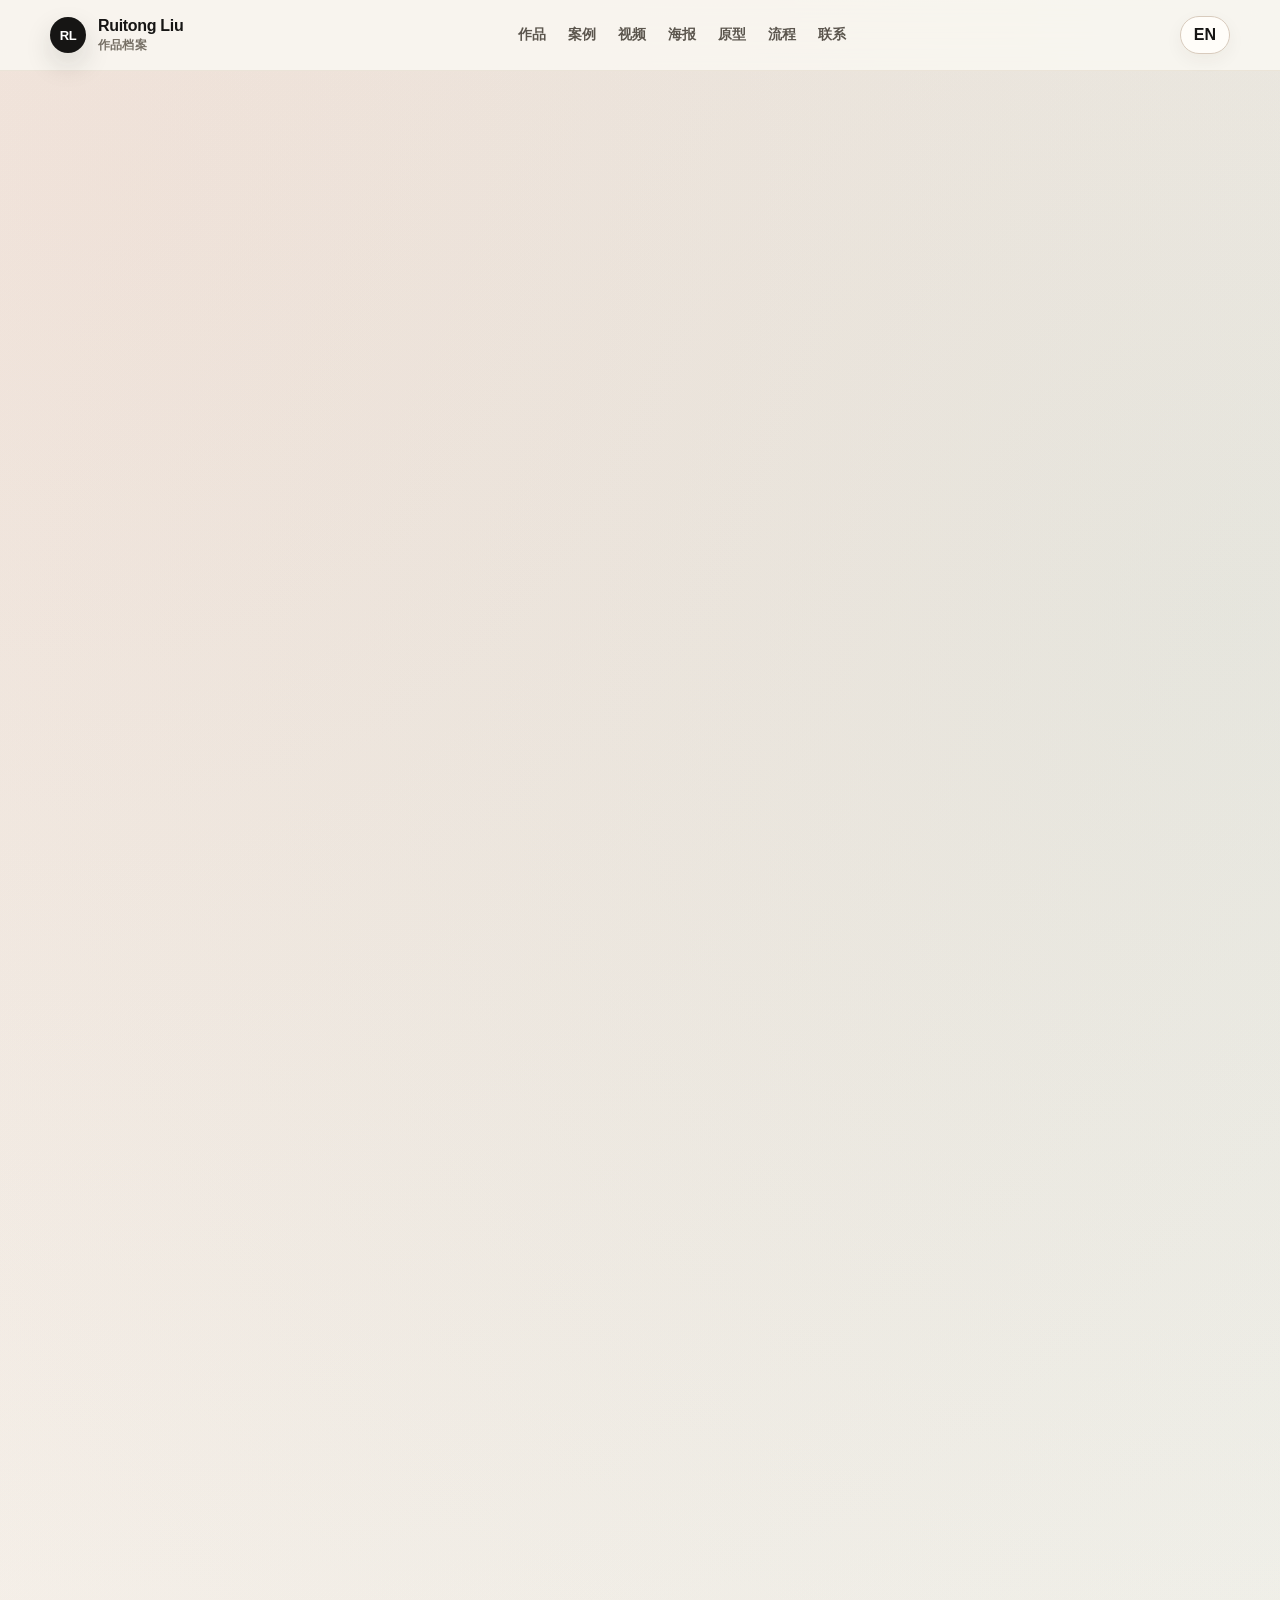
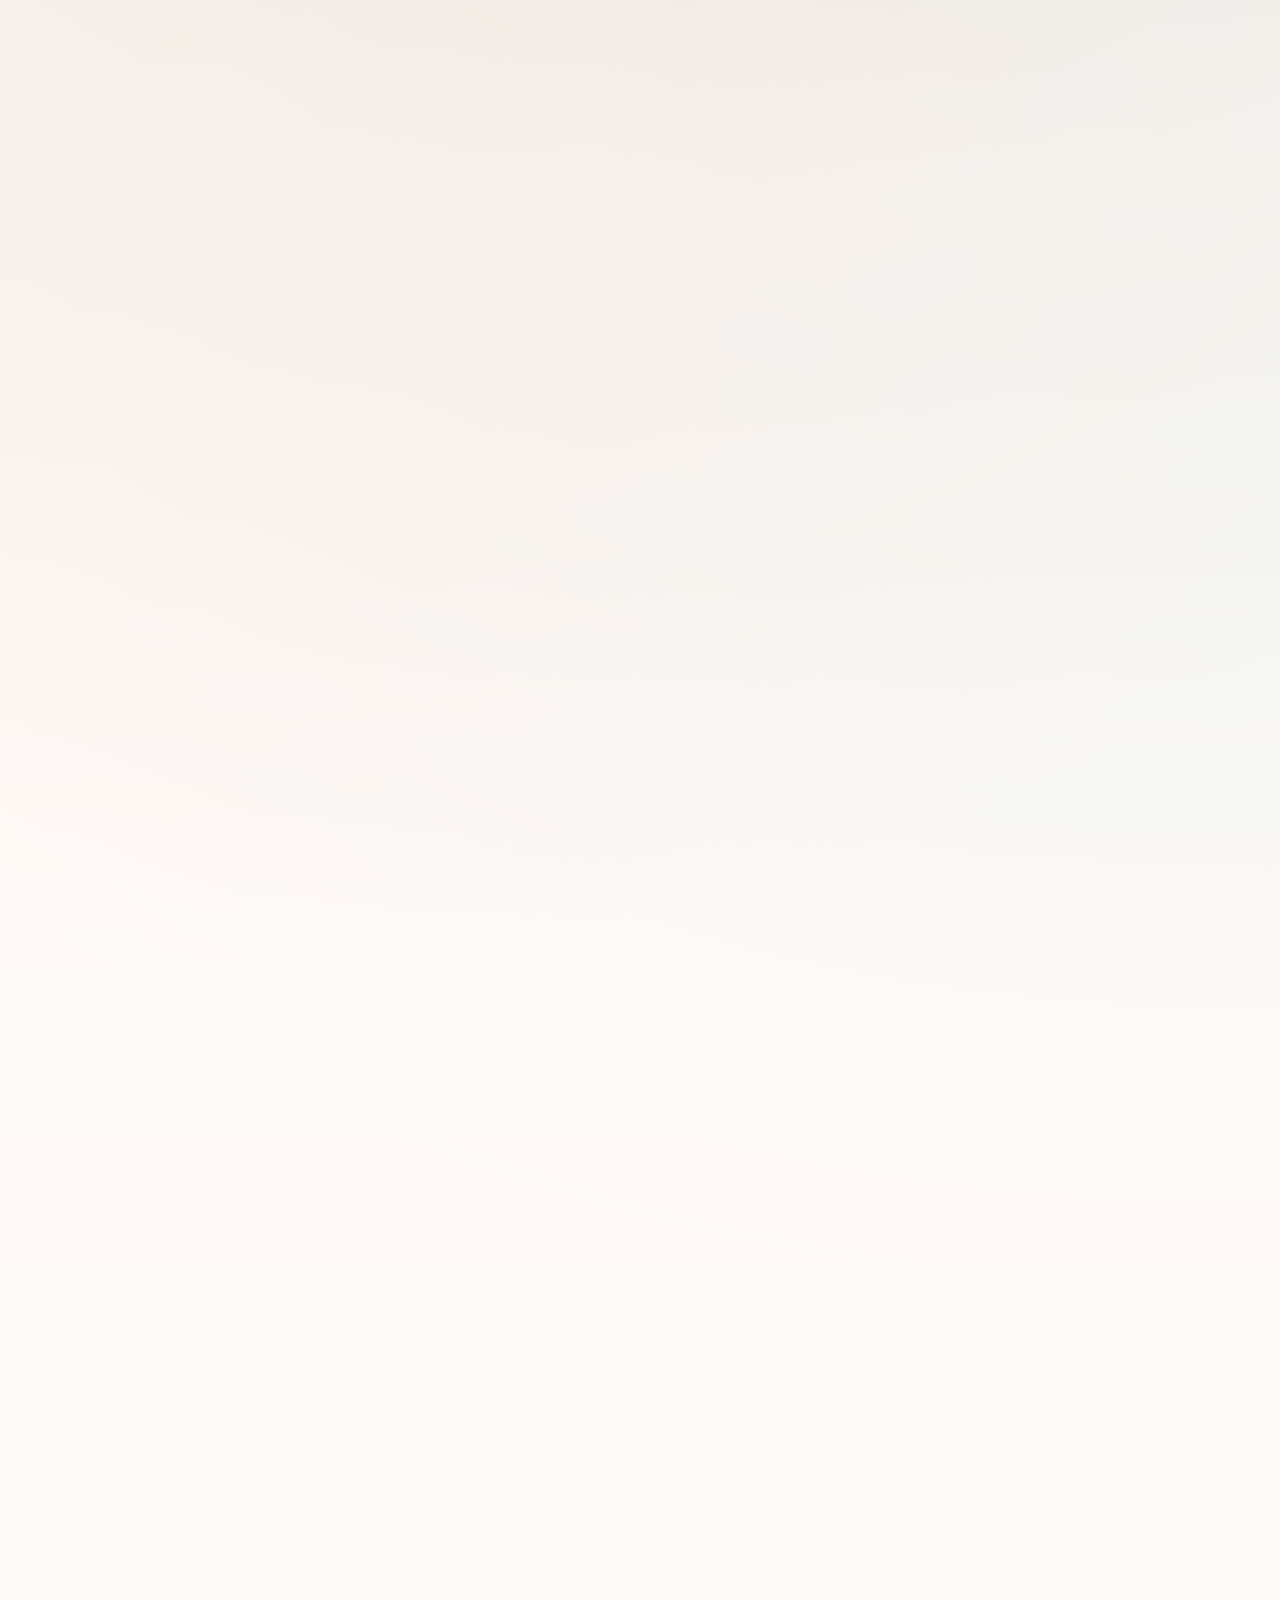
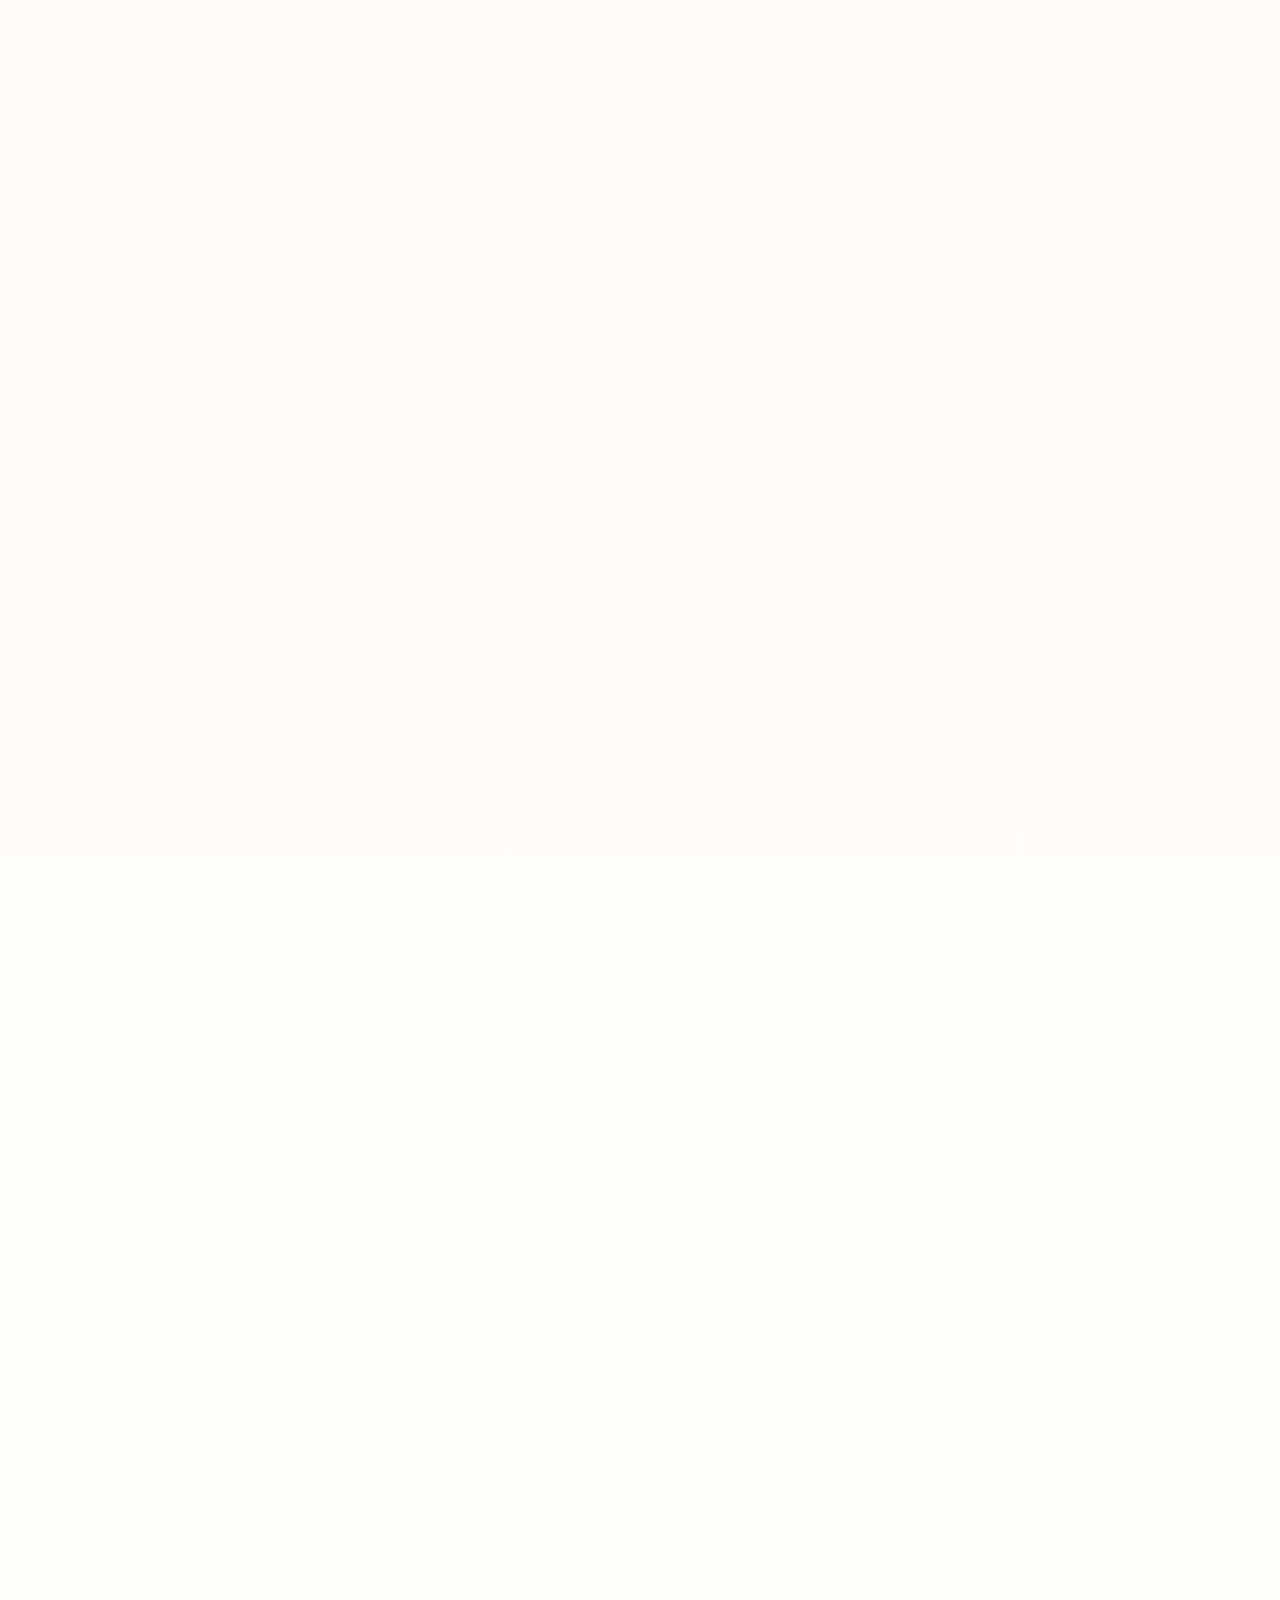
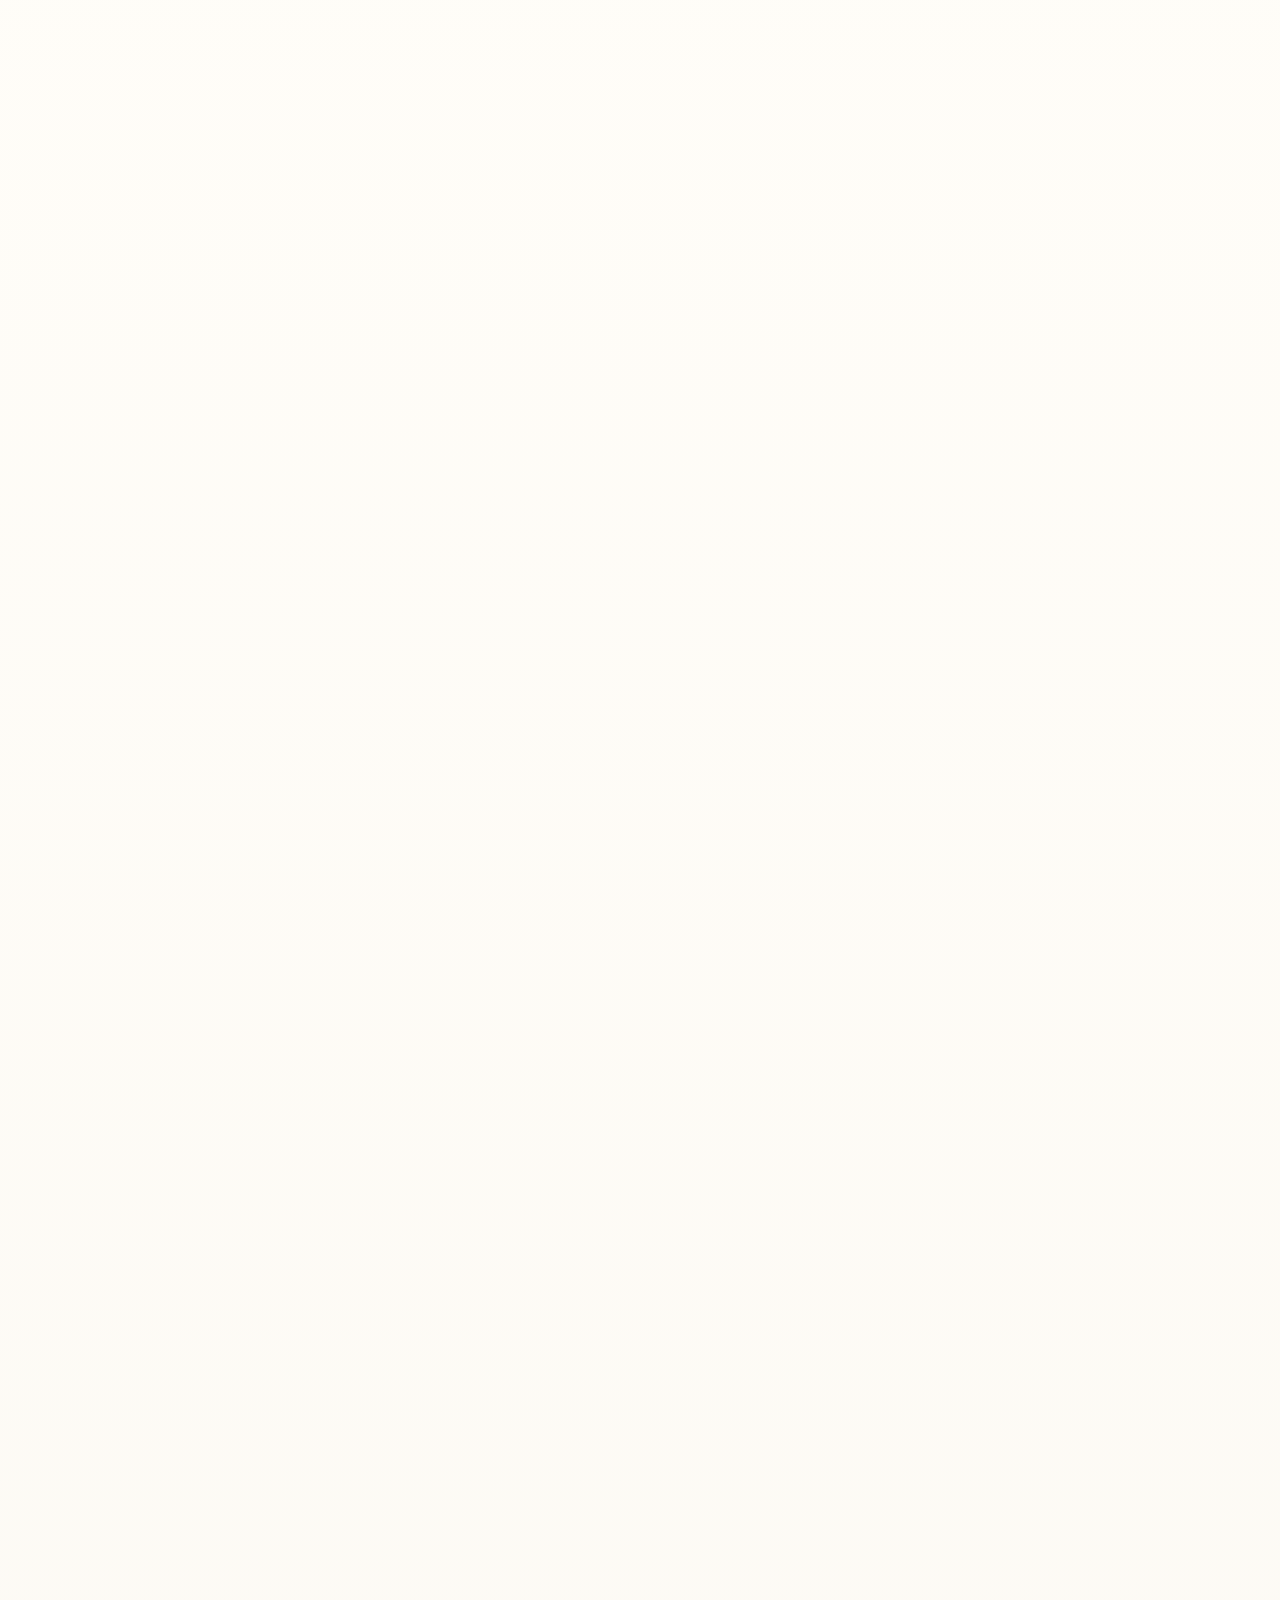
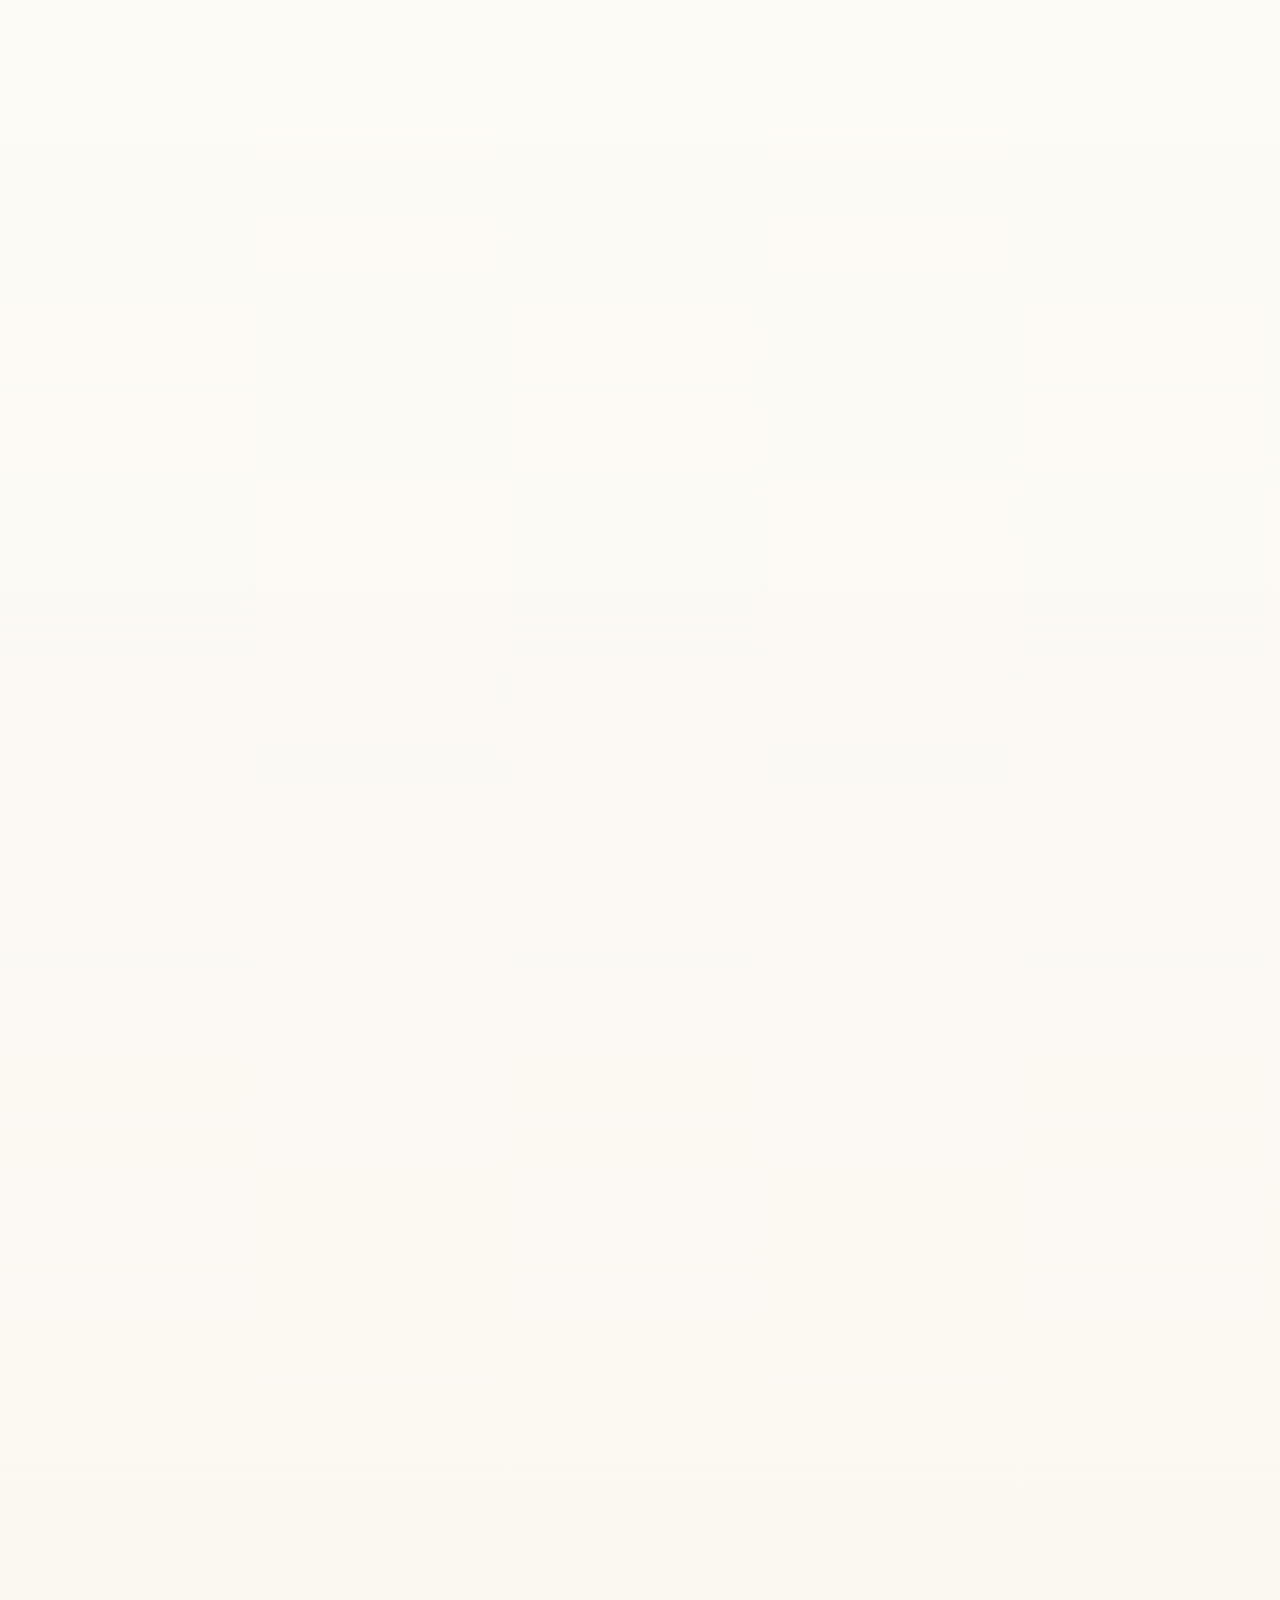
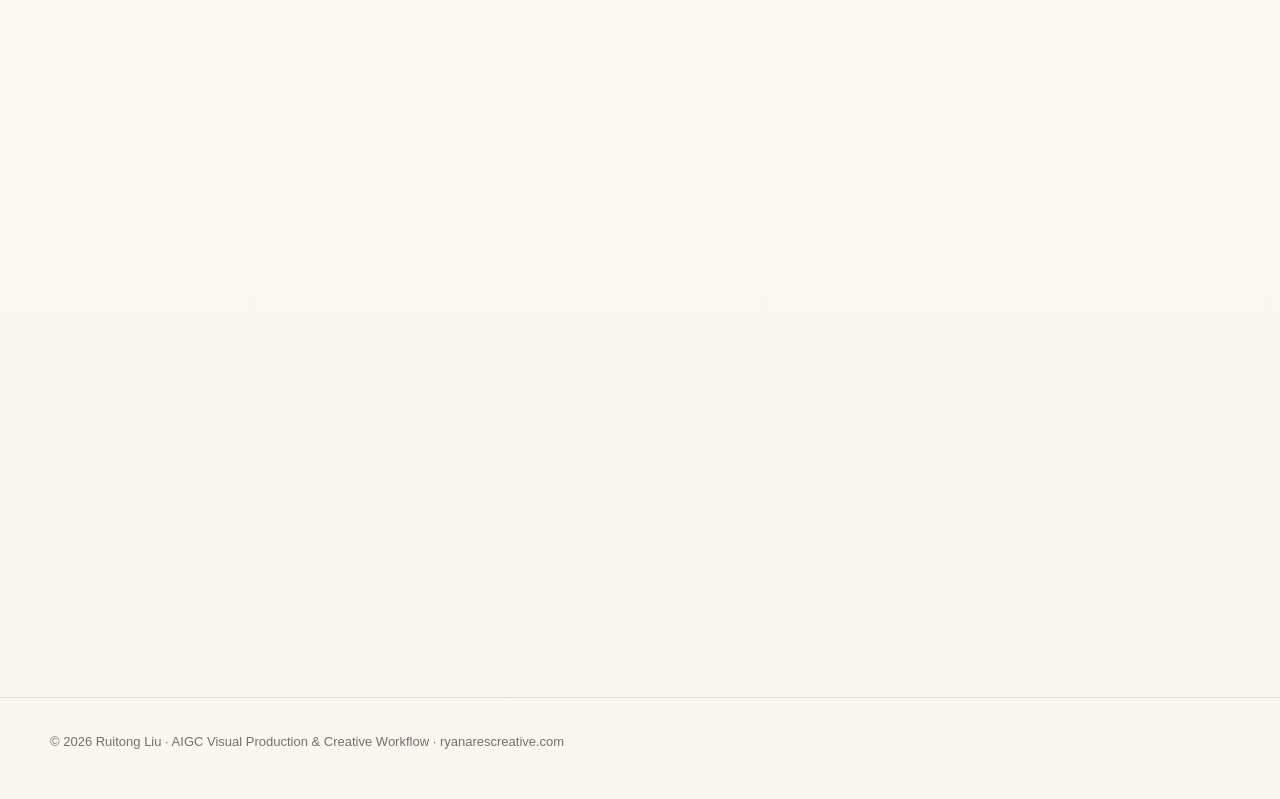
==== index.html @ 3baeb50f "Add files via upload" ====
<!doctype html>
<html lang="zh-CN">
<head>
  <meta charset="utf-8">
  <meta name="viewport" content="width=device-width, initial-scale=1">
  <title>刘瑞彤｜AIGC 视觉制作与创意工作流</title>
  <meta name="description" content="刘瑞彤的 AIGC 视觉制作个人作品档案：出海短剧视觉素材、海报 KV、视频片段、本地工具原型、桌宠 Demo 与制作流程记录。">
  <link rel="stylesheet" href="assets/css/main.css">
</head>
<body class="cn">
  <nav class="nav">
    <div class="wrap nav-inner">
      <a class="brand" href="#top" aria-label="Ruitong Liu home"><span class="brand-mark">RL</span><span>Ruitong Liu<small data-cn>作品档案</small><small data-en>Portfolio</small></span></a>
      <div class="links" aria-label="Primary navigation">
        <a data-nav href="#work" data-cn>作品</a><a data-nav href="#work" data-en>Work</a>
        <a data-nav href="#cases" data-cn>案例</a><a data-nav href="#cases" data-en>Cases</a>
        <a data-nav href="#video" data-cn>视频</a><a data-nav href="#video" data-en>Video</a>
        <a data-nav href="#visuals" data-cn>海报</a><a data-nav href="#visuals" data-en>Visuals</a>
        <a data-nav href="#tools" data-cn>原型</a><a data-nav href="#tools" data-en>Prototypes</a>
        <a data-nav href="#workflow" data-cn>流程</a><a data-nav href="#workflow" data-en>Workflow</a>
        <a data-nav href="#resume" data-cn>联系</a><a data-nav href="#resume" data-en>Contact</a>
      </div>
      <div class="nav-actions"><button class="mobile-toggle" id="menuBtn">Menu</button><button class="lang" id="langBtn">EN</button></div>
      <div class="mobile-menu" id="mobileMenu">
        <a href="#work" data-cn>作品</a><a href="#work" data-en>Work</a><a href="#cases" data-cn>案例</a><a href="#cases" data-en>Cases</a><a href="#video" data-cn>视频</a><a href="#video" data-en>Video</a><a href="#visuals" data-cn>海报</a><a href="#visuals" data-en>Visuals</a><a href="#tools" data-cn>原型</a><a href="#tools" data-en>Prototypes</a><a href="#resume" data-cn>联系</a><a href="#resume" data-en>Contact</a>
      </div>
    </div>
  </nav>

  <main id="top">
    <section class="hero">
      <div class="wrap hero-grid">
        <div class="reveal">
          <div class="kicker"><span data-cn>个人作品档案</span><span data-en>Selected Portfolio</span></div>
          <h1><span data-cn>刘瑞彤</span><span data-en>Ruitong Liu</span><span class="hero-title-sub" data-cn>AIGC 视觉制作与创意工作流</span><span class="hero-title-sub" data-en>AIGC Visual Production & Creative Workflow</span></h1>
          <p class="hero-copy" data-cn>这里整理了一组近期参与和完成的 AIGC 内容项目：出海短剧视觉素材、海报 KV、视频片段、本地工具原型，以及正在推进的 3D 桌宠工作流实验。</p>
          <p class="hero-copy" data-en>A selected archive of recent AIGC content work: global short-drama visuals, campaign posters, video clips, local tool prototypes, and an ongoing 3D desktop pet workflow experiment.</p>
          <p class="microline" data-cn>AIGC Visual Production · Short Drama Assets · Campaign Visuals · Workflow Notes</p>
          <p class="microline" data-en>Visual assets · Video materials · Campaign visuals · Lightweight prototypes</p>
          <div class="cta"><a class="btn primary" href="#work" data-cn>查看作品</a><a class="btn primary" href="#work" data-en>View Work</a><a class="btn" href="assets/downloads/resume-cn.pdf" download data-cn>下载简历</a><a class="btn" href="assets/downloads/resume-en.pdf" download data-en>Download CV</a><a class="btn ghost" href="mailto:m13126880852@163.com" data-cn>联系我</a><a class="btn ghost" href="mailto:m13126880852@163.com" data-en>Contact</a></div>
        </div>
        <div class="hero-board reveal" aria-label="作品拼贴板">
          <div class="board-note" data-cn>真实项目截图 / Demo / 视觉资产</div><div class="board-note" data-en>Project frames / demos / visuals</div>
          <div class="pin-card pin-1 float"><img src="assets/images/posters/bloodbound-fire-wide.webp" alt="血色契约横版海报"><span class="label" data-cn>《血色契约》海报视觉</span><span class="label" data-en>Bloodbound visual</span></div>
          <div class="pin-card pin-2 float"><img src="assets/images/posters/bloodbound-moon-vertical.webp" alt="血色契约竖版封面"><span class="label" data-cn>竖版封面适配</span><span class="label" data-en>Vertical cover</span></div>
          <div class="pin-card pin-3 float"><img src="assets/images/video-blood10-cover.jpg" alt="血色契约视频帧"><span class="label" data-cn>视频素材帧</span><span class="label" data-en>Video frame</span></div>
          <div class="pin-card pin-4 float"><img src="assets/images/tools/local-image-deduper.webp" alt="本地图片查重工具"><span class="label" data-cn>本地图片查重工具</span><span class="label" data-en>Local image tool</span></div>
          <div class="pin-card pin-5 float"><img src="assets/images/pets/desktop-pet-showcase.webp" alt="桌宠展示图"><span class="label" data-cn>桌宠互动 Demo</span><span class="label" data-en>Desktop pet demos</span></div>
          <div class="pin-card pin-6 float"><img src="assets/images/tools/hardware-glass.webp" alt="桌面监控组件"><span class="label" data-cn>桌面监控组件</span><span class="label" data-en>Hardware widget</span></div>
        </div>
      </div>
    </section>

    <section id="work">
      <div class="wrap">
        <div class="section-head reveal"><div><div class="kicker">Selected Work</div><h2 class="section-title" data-cn>精选作品入口</h2><h2 class="section-title" data-en>Selected Work</h2></div><p class="section-desc" data-cn>首页只保留五个主要入口：商业项目在前，个人实验在后。每个入口对应一种可迁移能力，而不是单纯把素材堆在一起。</p><p class="section-desc" data-en>Five entry points: commercial work first, personal experiments later. Each item points to a transferable production capability.</p></div>
        <div class="work-grid">
          <a class="card work-card reveal" href="#cases"><span class="work-no">01</span><h3 data-cn>出海短剧视觉制作</h3><h3 data-en>Short Drama Visuals</h3><p data-cn>剧本、分镜、角色、场景与镜头素材的视觉拆解和交付整理。</p><p data-en>Visual breakdown and delivery of characters, scenes, props, and shots.</p></a>
          <a class="card work-card reveal" href="#bloodbound"><span class="work-no">02</span><h3 data-cn>《血色契约》视觉资产</h3><h3 data-en>Bloodbound Vengeance</h3><p data-cn>哥特吸血鬼题材的海报、封面和视频素材，横竖版完整展示。</p><p data-en>Posters, covers, and video assets for a gothic vampire drama.</p></a>
          <a class="card work-card reveal" href="#video"><span class="work-no">03</span><h3 data-cn>视频素材与成片片段</h3><h3 data-en>Video Clips</h3><p data-cn>独立剧集片段、素材预览和镜头整理，保留两排六个展示位。</p><p data-en>Episode clips, video previews, and shot-material organization.</p></a>
          <a class="card work-card reveal" href="#pets"><span class="work-no">04</span><h3 data-cn>桌宠和互动 Demo</h3><h3 data-en>Desktop Pet Demos</h3><p data-cn>角色精灵图、动作配置和本地 EXE 的轻量互动验证。</p><p data-en>Sprite-based character demos with local EXE interaction tests.</p></a>
          <a class="card work-card reveal" href="#tools"><span class="work-no">05</span><h3 data-cn>本地工具原型</h3><h3 data-en>Local Tool Prototypes</h3><p data-cn>面向素材整理、运行监控和创作效率的本地小工具。</p><p data-en>Local utilities for asset sorting, desktop monitoring, and workflow support.</p></a>
        </div>
      </div>
    </section>

    <section id="capabilities">
      <div class="wrap">
        <div class="section-head reveal"><div><div class="kicker">Production Notes</div><h2 class="section-title" data-cn>能力不是工具清单</h2><h2 class="section-title" data-en>Beyond a Tool List</h2></div><p class="section-desc" data-cn>这部分不放“技能百分比条”。更重要的是：能把需求拆成素材、把素材整理成可用版本、把重复问题沉淀成流程或小工具。</p><p class="section-desc" data-en>No skill bars here. The focus is turning requirements into assets, assets into usable versions, and repeated problems into workflow notes or small tools.</p></div>
        <div class="cap-grid">
          <div class="card cap-card reveal"><div class="icon">C</div><h3 data-cn>创意生产</h3><h3 data-en>Creative Production</h3><div class="cap-list"><span data-cn>剧本 / brief 到视觉素材拆解</span><span data-en>Brief-to-visual breakdown</span><span data-cn>AIGC 镜头提示词与参考图锚定</span><span data-en>AIGC shot prompt and reference anchoring</span><span data-cn>海报 KV、封面与视频素材适配</span><span data-en>Poster, cover, and video asset adaptation</span></div></div>
          <div class="card cap-card reveal"><div class="icon">Q</div><h3 data-cn>工作流与质检</h3><h3 data-en>Workflow & QA</h3><div class="cap-list"><span data-cn>角色、场景、道具的一致性检查</span><span data-en>Consistency check for characters, scenes, and props</span><span data-cn>素材版本、返修记录与交付归档</span><span data-en>Version tracking, iteration notes, and delivery archive</span><span data-cn>把高频问题整理成可复用规则</span><span data-en>Turning repeated issues into reusable rules</span></div></div>
          <div class="card cap-card reveal"><div class="icon">P</div><h3 data-cn>原型思维</h3><h3 data-en>Prototype Thinking</h3><div class="cap-list"><span data-cn>本地图片查重与素材清理工具</span><span data-en>Local image dedupe and sorting tool</span><span data-cn>桌面监控组件与桌宠 Demo</span><span data-en>Desktop widget and pet demos</span><span data-cn>Meshy 到桌面互动 Demo 的工作流实验</span><span data-en>Meshy-to-desktop interaction workflow experiment</span></div></div>
        </div>
      </div>
    </section>

    <section id="cases">
      <div class="wrap">
        <div class="section-head reveal"><div><div class="kicker">Case Studies</div><h2 class="section-title" data-cn>案例档案</h2><h2 class="section-title" data-en>Case Notes</h2></div><p class="section-desc" data-cn>案例部分不写成长篇自我介绍，只保留项目背景、视觉重点和可展示产出。商业项目以安全预览和作品说明为主。</p><p class="section-desc" data-en>Case notes focus on project context, visual focus, and safe previews instead of long self-introductions.</p></div>
        <article class="card case-block reveal" id="bloodbound">
          <div class="case-text"><div class="kicker">Bloodbound Vengeance</div><h3 data-cn>《血色契约》海报与视频素材</h3><h3 data-en>Bloodbound Vengeance Visual Assets</h3><p data-cn>哥特吸血鬼题材短剧视觉资产，包含横版主视觉、竖版封面和视频素材。画面围绕暗夜、复仇、亲密关系和城堡空间展开，重点处理人物关系、标题安全区、横竖版适配和统一氛围。</p><p data-en>Visual assets for a gothic vampire short drama, including horizontal key visuals, vertical covers, and video materials. The work focuses on mood, character tension, title-safe layout, and format adaptation.</p><div class="note-list"><div class="note" data-cn>重点：同一题材下的多比例视觉适配，横版主视觉和竖版封面完整展示。</div><div class="note" data-en>Focus: format adaptation across horizontal key visuals and vertical covers.</div><div class="note" data-cn>产出：海报 KV、宣发封面、视频素材预览。</div><div class="note" data-en>Outputs: posters, campaign covers, and video previews.</div></div></div>
          <div class="case-visual"><div class="poster-frame wide poster-open" data-full="assets/images/posters/bloodbound-fire-wide.webp"><img src="assets/images/posters/bloodbound-fire-wide.webp" alt="血色契约火焰横版海报"></div><div class="poster-frame tall poster-open" data-full="assets/images/posters/bloodbound-fire-vertical.webp"><img src="assets/images/posters/bloodbound-fire-vertical.webp" alt="血色契约火焰竖版海报"></div></div>
        </article>
      </div>
    </section>

    <section id="video">
      <div class="wrap">
        <div class="section-head reveal"><div><div class="kicker">Video Assets & Episode Clips</div><h2 class="section-title" data-cn>视频素材与成片片段</h2><h2 class="section-title" data-en>Video Clips</h2></div><p class="section-desc" data-cn>两排六个视频位。当前放入《从课桌到王座》《夜囚她影》《血色契约》的安全预览，最后一个位置预留给周一补充素材。</p><p class="section-desc" data-en>A two-row grid reserved for six video items. Current previews include Desk to Throne, Night Prison Her Shadow, and Bloodbound Vengeance.</p></div>
        <div class="video-grid">
          <article class="card video-card reveal" data-video="assets/videos/desk-to-throne-preview.mp4" data-poster="assets/images/video-desk-cover.jpg"><img class="video-cover" src="assets/images/video-desk-cover.jpg" alt="从课桌到王座视频封面"><span class="play-badge">▶</span><div class="video-meta"><h3 data-cn>《从课桌到王座》成片片段</h3><h3 data-en>Desk to Throne Episode Clip</h3><p data-cn>独立短剧片段，展示视频素材整合、短剧节奏和结尾海报替换后的成片效果。</p><p data-en>Episode clip showing edited pacing, video-material integration, and ending poster replacement.</p></div></article>
          <article class="card video-card reveal" data-video="assets/videos/night-prison-17-preview.mp4" data-poster="assets/images/video-night17-cover.jpg"><img class="video-cover" src="assets/images/video-night17-cover.jpg" alt="夜囚她影视频素材1"><span class="play-badge">▶</span><div class="video-meta"><h3 data-cn>《夜囚她影》视频素材 01</h3><h3 data-en>Night Prison Her Shadow 01</h3><p data-cn>都市言情类短剧素材片段，重点展示人物情绪、场景氛围和镜头素材整理。</p><p data-en>Short-drama material focusing on character emotion, scene mood, and shot organization.</p></div></article>
          <article class="card video-card reveal" data-video="assets/videos/night-prison-21-preview.mp4" data-poster="assets/images/video-night21-cover.jpg"><img class="video-cover" src="assets/images/video-night21-cover.jpg" alt="夜囚她影视频素材2"><span class="play-badge">▶</span><div class="video-meta"><h3 data-cn>《夜囚她影》视频素材 02</h3><h3 data-en>Night Prison Her Shadow 02</h3><p data-cn>补充展示同一项目下的不同镜头氛围和短剧素材可用性。</p><p data-en>Additional preview showing different shot mood and production usability.</p></div></article>
          <article class="card video-card reveal" data-video="assets/videos/bloodbound-ep10-preview.mp4" data-poster="assets/images/video-blood10-cover.jpg"><img class="video-cover" src="assets/images/video-blood10-cover.jpg" alt="血色契约EP10"><span class="play-badge">▶</span><div class="video-meta"><h3 data-cn>《血色契约》EP10</h3><h3 data-en>Bloodbound Vengeance EP10</h3><p data-cn>哥特吸血鬼题材视频片段，包含暗色场景、动作镜头和奇幻氛围素材。</p><p data-en>Gothic vampire video preview with dark scenes, action shots, and fantasy mood.</p></div></article>
          <article class="card video-card reveal" data-video="assets/videos/bloodbound-ep19-preview.mp4" data-poster="assets/images/video-blood19-cover.jpg"><img class="video-cover" src="assets/images/video-blood19-cover.jpg" alt="血色契约EP19"><span class="play-badge">▶</span><div class="video-meta"><h3 data-cn>《血色契约》EP19</h3><h3 data-en>Bloodbound Vengeance EP19</h3><p data-cn>同一项目下的另一组视频素材，用于展示题材氛围和镜头风格延续。</p><p data-en>Another preview from the same project, showing continuity in genre mood and shot style.</p></div></article>
          <article class="card video-card reveal"><div class="placeholder"><span data-cn>预留：周一补充视频</span><span data-en>Reserved for next video</span></div><div class="video-meta"><h3 data-cn>更多视频素材</h3><h3 data-en>More Video Materials</h3><p data-cn>后续补充公司电脑中的安全展示片段，保持两排六个视频位。</p><p data-en>Reserved for safe preview clips to be added later.</p></div></article>
        </div>
      </div>
    </section>

    <section id="visuals">
      <div class="wrap">
        <div class="section-head reveal"><div><div class="kicker">Posters & Campaign Visuals</div><h2 class="section-title" data-cn>海报与宣发视觉</h2><h2 class="section-title" data-en>Posters & Campaign Visuals</h2></div><p class="section-desc" data-cn>海报区以“完整视觉展示”为主，不做裁切图墙。同一系列横版和竖版成组出现，方便直接看出排版、标题区和移动端适配。</p><p class="section-desc" data-en>Poster work is shown as complete visual pairs, not cropped masonry images, so layout and format adaptation remain visible.</p></div>
        <div class="visual-series">
          <article class="card series-card reveal"><div class="series-top"><h3 data-cn>月夜亲密关系主视觉</h3><h3 data-en>Moonlit Character Tension</h3><p data-cn>横版主视觉与竖版封面成组展示，重点在人物靠近、暗夜氛围和标题安全区。</p><p data-en>Horizontal and vertical versions focusing on character tension, night mood, and title-safe layout.</p></div><div class="poster-pair"><div class="poster-frame wide poster-open" data-full="assets/images/posters/bloodbound-moon-wide.webp"><img src="assets/images/posters/bloodbound-moon-wide.webp" alt="月夜横版海报"></div><div class="poster-frame tall poster-open" data-full="assets/images/posters/bloodbound-moon-vertical.webp"><img src="assets/images/posters/bloodbound-moon-vertical.webp" alt="月夜竖版海报"></div></div></article>
          <article class="card series-card reveal"><div class="series-top"><h3 data-cn>火焰城堡复仇主视觉</h3><h3 data-en>Burning Castle Revenge Visual</h3><p data-cn>火焰、城堡和人物站位形成更强的题材辨识度，横竖版保持同一视觉情绪。</p><p data-en>Fire, castle space, and character placement create a stronger genre identity across formats.</p></div><div class="poster-pair"><div class="poster-frame wide poster-open" data-full="assets/images/posters/bloodbound-fire-wide.webp"><img src="assets/images/posters/bloodbound-fire-wide.webp" alt="火焰横版海报"></div><div class="poster-frame tall poster-open" data-full="assets/images/posters/bloodbound-fire-vertical.webp"><img src="assets/images/posters/bloodbound-fire-vertical.webp" alt="火焰竖版海报"></div></div></article>
          <article class="card series-card reveal"><div class="series-top"><h3 data-cn>蓝调拱门角色视觉</h3><h3 data-en>Blue Gothic Character Visual</h3><p data-cn>补充展示偏角色海报和横版 banner 的另一组排版样式，用于体现同一项目下的视觉探索。</p><p data-en>Additional character-focused layout exploration, including poster and banner formats.</p></div><div class="poster-pair"><div class="poster-frame wide poster-open" data-full="assets/images/posters/bloodbound-banner.webp"><img src="assets/images/posters/bloodbound-banner.webp" alt="蓝调横版 banner"></div><div class="poster-frame tall poster-open" data-full="assets/images/posters/bloodbound-cover.webp"><img src="assets/images/posters/bloodbound-cover.webp" alt="蓝调竖版封面"></div></div></article>
        </div>
      </div>
    </section>

    <section id="tools">
      <div class="wrap">
        <div class="section-head reveal"><div><div class="kicker">Local Tool Prototypes</div><h2 class="section-title" data-cn>本地工具原型</h2><h2 class="section-title" data-en>Local Tool Prototypes</h2></div><p class="section-desc" data-cn>这部分作为“创作者侧原型思维”展示：不是工程师作品集，而是把素材整理、运行监控、互动 Demo 这类具体需求，做成可运行的小工具。</p><p class="section-desc" data-en>This section shows creator-side prototype thinking: small runnable tools for asset sorting, desktop monitoring, and interaction demos.</p></div>
        <div class="tools-grid">
          <article class="card reveal"><img class="cover tool-image" src="assets/images/tools/local-image-deduper.webp" alt="本地图片查重工具"><div class="card-body"><h3 data-cn>本地图片查重工具</h3><h3 data-en>Local Image Deduper</h3><p data-cn>面向 AIGC 批量素材整理的 Windows 本地工具原型，支持完全重复图与视觉相似图检测，适用于素材筛选、版本清理和项目归档前的初步整理。</p><p data-en>A local Windows tool for AIGC asset sorting, detecting exact duplicates and visually similar images before archiving.</p><div class="tags"><span class="tag">SHA256</span><span class="tag">dHash</span><span class="tag green">CSV</span></div><div class="tool-actions"><a class="btn" href="assets/downloads/local-image-deduper.zip" download data-cn>下载项目包</a><a class="btn" href="assets/downloads/local-image-deduper.zip" download data-en>Download</a></div></div></article>
          <article class="card reveal"><img class="cover tool-image" src="assets/images/tools/hardware-glass.webp" alt="Hardware Glass 桌面监控组件"><div class="card-body"><h3>Hardware Glass</h3><p data-cn>一款轻量桌面悬浮组件，用于在剪辑、游戏和 AI 工具运行场景中查看 CPU、GPU 与内存状态。支持置顶、锁定、透明度调节和鼠标穿透等桌面交互。</p><p data-en>A lightweight desktop monitor for CPU, GPU, and RAM status during editing, gaming, or AI tool usage.</p><div class="tags"><span class="tag blue">Windows</span><span class="tag">Widget</span><span class="tag green">EXE</span></div><div class="tool-actions"><a class="btn" href="assets/downloads/hardware-glass-note.txt" download data-cn>下载说明</a><a class="btn" href="assets/downloads/hardware-glass-note.txt" download data-en>Download Note</a></div></div></article>
          <article class="card reveal" id="pets"><img class="cover tool-image" src="assets/images/pets/desktop-pet-showcase.webp" alt="桌宠和互动 Demo"><div class="card-body"><h3 data-cn>桌宠和互动 Demo</h3><h3 data-en>Desktop Pet Demos</h3><p data-cn>基于角色精灵图和动作配置文件制作的 Windows 桌面宠物原型，支持拖拽、动作切换、随机动作和右键菜单，用于验证轻量互动角色从素材到本地 Demo 的落地方式。</p><p data-en>Windows desktop pet prototypes using sprite sheets and action config files, with drag, action switching, random actions, and right-click menus.</p><div class="tags"><span class="tag">EXE Demo</span><span class="tag green" data-cn>动作配置</span><span class="tag green" data-en>Action Config</span></div><div class="tool-actions"><a class="btn" href="assets/downloads/blocky-pig-desktop-pet.zip" download data-cn>下载小猪</a><a class="btn" href="assets/downloads/blocky-pig-desktop-pet.zip" download data-en>Download Pig</a><a class="btn" href="assets/downloads/siamese-cat-desktop-pet.zip" download data-cn>下载暹罗猫</a><a class="btn" href="assets/downloads/siamese-cat-desktop-pet.zip" download data-en>Download Cat</a></div></div></article>
        </div>
      </div>
    </section>

    <section id="meshy">
      <div class="wrap pet-showcase">
        <div class="reveal"><div class="kicker">Meshy 3D Workflow</div><h2 class="section-title" data-cn>Meshy 3D 桌宠实验</h2><h2 class="section-title" data-en>Meshy 3D Desktop Pet Experiment</h2><p class="section-desc" data-cn>面向 AI 3D 资产落地的个人实验项目，尝试将 Meshy 生成的 3D 模型经过文件整理、Blender 检查和 Godot 接入，推进到可互动桌面 Demo 的工作流验证。</p><p class="section-desc" data-en>A personal experiment for moving Meshy-generated 3D assets through file organization, Blender inspection, and Godot integration toward an interactive desktop demo.</p><div class="tags"><span class="tag blue">Meshy</span><span class="tag">Blender</span><span class="tag">Godot</span><span class="tag green" data-cn>进行中</span><span class="tag green" data-en>In Progress</span></div></div>
        <div class="card reveal"><div class="card-body"><h3 data-cn>当前记录方式</h3><h3 data-en>Current Record</h3><p data-cn>这里先保留工作流位置。周一补充 Meshy 模型截图、Blender 检查截图、Godot 接入截图后，会替换成完整案例板。</p><p data-en>This space is reserved for Meshy model screenshots, Blender inspection, and Godot integration screens to be added later.</p><div class="steps" style="margin-top:18px"><div class="step"><span class="num">1</span><div><b>Meshy</b><span data-cn>模型生成与文件整理</span><span data-en>Model generation and file organization</span></div></div><div class="step"><span class="num">2</span><div><b>Blender</b><span data-cn>材质、贴图、比例和导出检查</span><span data-en>Material, texture, scale, and export checks</span></div></div><div class="step"><span class="num">3</span><div><b>Godot</b><span data-cn>桌面互动 Demo 接入</span><span data-en>Desktop interaction demo integration</span></div></div></div></div></div>
      </div>
    </section>

    <section id="workflow">
      <div class="wrap workflow-grid">
        <div class="reveal"><div class="kicker">How I Work</div><h2 class="section-title" data-cn>制作流程</h2><h2 class="section-title" data-en>How I Work</h2><p class="section-desc" data-cn>这不是单张图或单条视频的展示。更重要的是把需求拆成能生成、能返修、能归档、能交付的步骤。</p><p class="section-desc" data-en>This is not just about one image or one video. The focus is turning requirements into steps that can be generated, refined, archived, and delivered.</p><div class="tags"><span class="tag">Brief</span><span class="tag">Prompt</span><span class="tag">QC</span><span class="tag">Version</span><span class="tag">Delivery</span></div></div>
        <div class="steps reveal"><div class="step"><span class="num">1</span><div><b data-cn>需求与画面拆解</b><b data-en>Brief Breakdown</b><span data-cn>先确认剧情、角色、场景、道具和交付比例。</span><span data-en>Clarify story, characters, scenes, props, and output formats.</span></div></div><div class="step"><span class="num">2</span><div><b data-cn>素材生成与版本整理</b><b data-en>Asset Generation</b><span data-cn>通过提示词、参考图和返修记录控制素材可用性。</span><span data-en>Use prompts, references, and iteration notes to keep assets usable.</span></div></div><div class="step"><span class="num">3</span><div><b data-cn>镜头返修与质量检查</b><b data-en>Shot Refinement</b><span data-cn>关注脸、动作、站位、光影、台词归属和正反打连续性。</span><span data-en>Check faces, actions, positions, lighting, dialogue alignment, and continuity.</span></div></div><div class="step"><span class="num">4</span><div><b data-cn>归档与后续复用</b><b data-en>Archive & Reuse</b><span data-cn>把资产、视频、海报和项目说明整理成后续可复用的档案。</span><span data-en>Archive assets, videos, posters, and notes for future reuse.</span></div></div></div>
      </div>
    </section>

    <section id="ip">
      <div class="wrap ip-panel">
        <div class="reveal"><div class="kicker">Other IP & Product Visuals</div><h2 class="section-title" data-cn>其他 IP 与产品视觉</h2><h2 class="section-title" data-en>Other IP & Product Visuals</h2><p class="section-desc" data-cn>给熊猫 IP、透明底角色图、产品图和后续补充素材预留的位置。这里作为视觉延展展示，不抢主案例位置。</p><p class="section-desc" data-en>A reserved section for Panda IP, transparent character assets, product visuals, and later updates.</p></div>
        <div class="ip-placeholder reveal"><div><strong data-cn>周一补充素材后更新</strong><strong data-en>To be updated with more assets</strong><p data-cn>建议放 4–8 张最完整、最能代表审美的 IP / 产品图。</p><p data-en>Recommended: 4–8 complete IP or product visuals with strong presentation value.</p></div></div>
      </div>
    </section>

    <section id="resume">
      <div class="wrap card resume-panel reveal"><div><h2 data-cn>简历与联系</h2><h2 data-en>Resume & Contact</h2><p data-cn>作品集持续更新中。商业项目仅展示安全预览和流程说明，完整作品或 Demo 可在面试沟通中进一步展示。</p><p data-en>This portfolio is still being updated. Commercial projects are shown through safe previews and workflow notes only.</p><p class="safety-note" data-cn>邮箱：m13126880852@163.com｜北京｜AIGC 视觉制作 / Creative Production 方向</p><p class="safety-note" data-en>Email: m13126880852@163.com · Beijing · AIGC Visual Production / Creative Production</p></div><div class="cta"><a class="btn primary" href="assets/downloads/resume-cn.pdf" download data-cn>下载中文简历</a><a class="btn primary" href="assets/downloads/resume-cn.pdf" download data-en>Download CN Resume</a><a class="btn" href="assets/downloads/resume-en.pdf" download>English Resume</a><a class="btn ghost" href="mailto:m13126880852@163.com" data-cn>发送邮件</a><a class="btn ghost" href="mailto:m13126880852@163.com" data-en>Email</a></div></div>
    </section>
  </main>

  <footer class="footer"><div class="wrap">© 2026 Ruitong Liu · AIGC Visual Production & Creative Workflow · ryanarescreative.com</div></footer>
  <div class="modal" id="modal" aria-hidden="true"><div class="modal-box"><button class="modal-close" id="modalClose">×</button><div id="modalContent"></div></div></div>
  <script src="assets/js/main.js"></script>
</body>
</html>
---- assets/css/main.css ----
:root{
  --bg:#faf7f1;
  --bg-2:#f4efe6;
  --paper:#fffdf9;
  --card:#ffffff;
  --ink:#161514;
  --text:#3e3932;
  --muted:#766f65;
  --line:#e7ded2;
  --line-strong:#d8cbbd;
  --accent:#e85d3f;
  --accent-dark:#b9432d;
  --green:#2f8f83;
  --blue:#3d5afe;
  --soft-orange:#fff0e9;
  --soft-green:#edf8f5;
  --soft-blue:#f0f2ff;
  --shadow:0 24px 70px rgba(65,45,25,.09);
  --shadow-soft:0 14px 34px rgba(65,45,25,.07);
  --radius:26px;
  --max:1180px;
}
*{box-sizing:border-box}
html{scroll-behavior:smooth}
body{
  margin:0;
  color:var(--ink);
  background:
    radial-gradient(circle at 9% 2%, rgba(232,93,63,.11), transparent 28%),
    radial-gradient(circle at 96% 7%, rgba(47,143,131,.10), transparent 28%),
    linear-gradient(180deg,var(--bg),#fffdf8 52%,var(--bg));
  font-family:"PingFang SC","HarmonyOS Sans SC","MiSans","Noto Sans SC","Microsoft YaHei",-apple-system,BlinkMacSystemFont,"Segoe UI",Arial,sans-serif;
  -webkit-font-smoothing:antialiased;
  text-rendering:optimizeLegibility;
}
a{color:inherit;text-decoration:none}
img,video{display:block;max-width:100%}
button,input{font:inherit}
.wrap{width:min(var(--max),calc(100% - 42px));margin:0 auto}
.cn [data-en]{display:none!important}
.en [data-cn]{display:none!important}
::selection{background:#ffd5c8;color:#111}
.nav{
  position:sticky;top:0;z-index:80;
  background:rgba(250,247,241,.86);
  backdrop-filter:blur(18px);
  border-bottom:1px solid rgba(231,222,210,.76);
}
.nav-inner{height:70px;display:flex;align-items:center;justify-content:space-between;gap:20px}
.brand{display:flex;align-items:center;gap:12px;font-weight:800;letter-spacing:-.02em}
.brand-mark{width:36px;height:36px;border-radius:50%;display:grid;place-items:center;background:var(--ink);color:#fff;font-size:13px;box-shadow:0 12px 28px rgba(22,21,20,.14)}
.brand small{display:block;font-weight:650;color:var(--muted);font-size:12px;letter-spacing:.02em;margin-top:2px}
.links{display:flex;align-items:center;gap:22px;font-size:14px;color:#5b554d}
.links a{position:relative;padding:25px 0;font-weight:650}
.links a:after{content:"";position:absolute;left:0;right:0;bottom:18px;height:2px;border-radius:99px;background:var(--accent);transform:scaleX(0);transform-origin:left;transition:.22s}
.links a:hover,.links a.active{color:var(--ink)}
.links a:hover:after,.links a.active:after{transform:scaleX(1)}
.nav-actions{display:flex;align-items:center;gap:10px}
.lang{border:1px solid var(--line-strong);background:#fffdf9;border-radius:999px;padding:9px 13px;font-weight:800;cursor:pointer;color:var(--ink);box-shadow:0 6px 18px rgba(65,45,25,.05)}
.lang:hover{border-color:var(--accent);color:var(--accent)}
.mobile-toggle{display:none;border:1px solid var(--line);background:var(--card);border-radius:999px;padding:8px 12px;cursor:pointer}
.hero{padding:86px 0 68px}
.hero-grid{display:grid;grid-template-columns:minmax(0,1fr) 500px;gap:58px;align-items:center}
.kicker{display:inline-flex;gap:9px;align-items:center;font-size:12px;text-transform:uppercase;letter-spacing:.11em;color:var(--accent-dark);font-weight:900}
.kicker:before{content:"";width:8px;height:8px;border-radius:50%;background:var(--accent)}
h1{font-family:"Inter","Geist","Satoshi","Manrope","PingFang SC","Microsoft YaHei",sans-serif;font-size:clamp(42px,6vw,76px);line-height:.96;margin:18px 0 18px;letter-spacing:-.065em;font-weight:900}
.hero-title-sub{display:block;color:#6b6258;font-size:clamp(32px,4.8vw,61px)}
.hero-copy{font-size:18px;line-height:1.86;color:var(--text);max-width:720px;margin:0 0 16px}
.microline{font-size:14px;color:var(--muted);line-height:1.65;margin:0;max-width:720px}
.cta{display:flex;gap:12px;flex-wrap:wrap;margin-top:28px}
.btn{display:inline-flex;align-items:center;justify-content:center;gap:8px;border:1px solid var(--line-strong);border-radius:999px;background:#fffdf9;color:var(--ink);font-weight:800;font-size:14px;padding:12px 18px;box-shadow:0 8px 20px rgba(65,45,25,.04);transition:.2s transform,.2s box-shadow,.2s border-color,.2s background}
.btn:hover{transform:translateY(-1px);border-color:var(--accent);box-shadow:0 12px 26px rgba(65,45,25,.08)}
.btn.primary{background:var(--ink);color:white;border-color:var(--ink)}
.btn.primary:hover{background:#2a2927}
.btn.accent{background:var(--accent);color:white;border-color:var(--accent)}
.btn.ghost{background:transparent}
.hero-board{position:relative;min-height:560px}
.pin-card{position:absolute;background:var(--card);border:1px solid var(--line);border-radius:24px;box-shadow:var(--shadow-soft);overflow:hidden;transition:.35s transform,.35s box-shadow}
.pin-card:hover{transform:translateY(-5px) rotate(0deg)!important;box-shadow:var(--shadow)}
.pin-card img{width:100%;height:100%;object-fit:cover}
.pin-card .label{position:absolute;left:12px;bottom:12px;right:12px;background:rgba(255,253,249,.88);border:1px solid rgba(231,222,210,.8);backdrop-filter:blur(10px);border-radius:14px;padding:8px 10px;font-size:12px;font-weight:800;color:var(--text)}
.pin-1{left:40px;top:0;width:300px;height:170px;transform:rotate(-2.5deg)}
.pin-2{right:12px;top:64px;width:205px;height:290px;transform:rotate(2.6deg)}
.pin-3{left:0;top:210px;width:236px;height:172px;transform:rotate(1.8deg)}
.pin-4{left:250px;top:250px;width:250px;height:152px;transform:rotate(-1.2deg)}
.pin-5{left:72px;bottom:0;width:250px;height:154px;transform:rotate(-2deg)}
.pin-6{right:34px;bottom:22px;width:185px;height:138px;transform:rotate(2.5deg)}
.board-note{position:absolute;right:0;top:0;background:var(--ink);color:#fff;border-radius:999px;padding:10px 14px;font-size:12px;font-weight:850;box-shadow:0 14px 34px rgba(22,21,20,.18);z-index:5}
section{padding:72px 0}.section-head{display:grid;grid-template-columns:.84fr 1.16fr;gap:42px;align-items:end;margin-bottom:30px}
.section-title{font-size:clamp(30px,4.2vw,54px);line-height:1.04;letter-spacing:-.045em;margin:10px 0 0;font-weight:900}
.section-desc{margin:0;color:var(--text);font-size:16px;line-height:1.9;max-width:790px}.muted{color:var(--muted)}
.card{background:rgba(255,255,255,.9);border:1px solid var(--line);border-radius:var(--radius);box-shadow:var(--shadow-soft);overflow:hidden;transition:.25s transform,.25s box-shadow,.25s border-color}
.card:hover{transform:translateY(-4px);box-shadow:var(--shadow);border-color:#decfbe}.card-body{padding:22px}.card h3{font-size:22px;line-height:1.26;margin:0 0 8px;letter-spacing:-.02em}.card p{font-size:14.5px;line-height:1.75;color:var(--text);margin:10px 0 0}.sub{font-size:13px;color:var(--muted);font-weight:760}.cover{width:100%;aspect-ratio:16/10;object-fit:cover;background:#eee7dc}.cover.contain{object-fit:contain;background:#161514}.tags{display:flex;gap:8px;flex-wrap:wrap;margin:14px 0 0}.tag{display:inline-flex;align-items:center;border-radius:999px;padding:6px 10px;font-size:12px;font-weight:800;border:1px solid #eadbcf;background:#fff5ee;color:#80402f}.tag.green{background:#eef8f5;border-color:#cfe9e4;color:#1f6d63}.tag.blue{background:#f1f2ff;border-color:#daddff;color:#3440a2}.tag.neutral{background:#faf7f1;border-color:#e7ded2;color:#6b6258}
.work-grid{display:grid;grid-template-columns:repeat(5,1fr);gap:16px}.work-card{min-height:230px;display:flex;flex-direction:column;justify-content:space-between;padding:20px;background:linear-gradient(180deg,#fff,#fffaf4)}.work-no{font-size:13px;color:var(--accent);font-weight:950}.work-card h3{font-size:20px;margin:12px 0 10px}.work-card p{font-size:14px;line-height:1.7;color:var(--text);margin:0}.cap-grid{display:grid;grid-template-columns:repeat(3,1fr);gap:20px}.cap-card{padding:26px}.cap-card .icon{width:42px;height:42px;border-radius:16px;display:grid;place-items:center;background:var(--soft-orange);color:var(--accent);font-weight:950;margin-bottom:16px}.cap-card:nth-child(2) .icon{background:var(--soft-green);color:var(--green)}.cap-card:nth-child(3) .icon{background:var(--soft-blue);color:var(--blue)}.cap-list{display:grid;gap:10px;margin-top:16px}.cap-list span{font-size:14px;color:var(--text);line-height:1.45;display:flex;gap:8px}.cap-list span:before{content:"—";color:var(--muted)}
.case-block{display:grid;grid-template-columns:.9fr 1.1fr;gap:28px;align-items:center;margin-bottom:26px}.case-text{padding:28px}.case-text h3{font-size:31px;letter-spacing:-.035em;margin:0 0 12px}.note-list{display:grid;gap:10px;margin-top:18px}.note{background:#fff7f0;border:1px solid #f0d7c8;border-radius:16px;padding:12px 14px;font-size:14px;color:#5f3d31;line-height:1.55}.case-visual{display:grid;grid-template-columns:1.25fr .72fr;gap:16px;padding:16px}.poster-frame{background:#171514;border-radius:22px;border:1px solid #282520;padding:10px;display:grid;place-items:center;overflow:hidden}.poster-frame img{width:100%;height:100%;object-fit:contain;border-radius:14px}.poster-frame.wide{aspect-ratio:16/9}.poster-frame.tall{aspect-ratio:9/16}.video-grid{display:grid;grid-template-columns:repeat(3,1fr);gap:20px}.video-card{position:relative;overflow:hidden}.video-cover{width:100%;aspect-ratio:16/10;object-fit:cover;background:#1b1a18}.video-meta{padding:18px}.play-badge{position:absolute;top:14px;right:14px;width:42px;height:42px;border-radius:50%;display:grid;place-items:center;background:rgba(255,253,249,.92);border:1px solid rgba(231,222,210,.8);box-shadow:0 12px 28px rgba(0,0,0,.14);font-size:15px}.video-card:hover .video-cover{transform:scale(1.035)}.video-cover{transition:.35s transform}.placeholder{display:grid;place-items:center;aspect-ratio:16/10;background:linear-gradient(135deg,#fff7f0,#edf8f5);border-bottom:1px solid var(--line);font-weight:850;color:var(--muted)}
.visual-series{display:grid;gap:24px}.series-card{padding:20px}.series-top{display:flex;justify-content:space-between;gap:24px;align-items:flex-end;margin-bottom:18px}.series-top h3{font-size:25px;letter-spacing:-.025em;margin:0}.series-top p{margin:0;max-width:680px;color:var(--muted);line-height:1.7}.poster-pair{display:grid;grid-template-columns:1.42fr .72fr;gap:18px}.poster-open{cursor:zoom-in}.tools-grid{display:grid;grid-template-columns:repeat(3,1fr);gap:20px}.tool-image{height:235px;object-fit:cover}.tool-actions{display:flex;flex-wrap:wrap;gap:10px;margin-top:16px}.pet-showcase{display:grid;grid-template-columns:1.05fr .95fr;gap:26px;align-items:center}.pet-image{border-radius:26px;border:1px solid var(--line);box-shadow:var(--shadow-soft);background:#fff}.workflow-grid{display:grid;grid-template-columns:.9fr 1.1fr;gap:26px;align-items:start}.steps{display:grid;gap:12px}.step{display:grid;grid-template-columns:42px 1fr;gap:14px;background:#fff;border:1px solid var(--line);border-radius:18px;padding:15px}.step b{font-size:15px}.step span{display:block;color:var(--muted);font-size:13.5px;line-height:1.6;margin-top:4px}.num{width:42px;height:42px;border-radius:15px;display:grid;place-items:center;background:var(--ink);color:#fff;font-weight:950}.ip-panel{display:grid;grid-template-columns:1fr 1fr;gap:24px;align-items:center}.ip-placeholder{min-height:290px;border:1px dashed var(--line-strong);border-radius:26px;background:linear-gradient(135deg,#fff,#f7f1e8);display:grid;place-items:center;text-align:center;color:var(--muted);padding:34px}.resume-panel{padding:32px;display:grid;grid-template-columns:1fr auto;gap:24px;align-items:center}.resume-panel h2{margin:0 0 10px;font-size:36px;letter-spacing:-.035em}.resume-panel p{margin:0;color:var(--muted);line-height:1.75}.footer{padding:36px 0 50px;color:var(--muted);font-size:13px;border-top:1px solid var(--line);margin-top:30px}
.reveal{opacity:0;transform:translateY(18px);transition:opacity .7s ease,transform .7s ease}.reveal.in{opacity:1;transform:none}.float{animation:float 7s ease-in-out infinite}.float:nth-child(2n){animation-delay:-2s}@keyframes float{0%,100%{translate:0 0}50%{translate:0 -8px}}
.modal{position:fixed;inset:0;z-index:200;display:none;align-items:center;justify-content:center;padding:24px;background:rgba(22,21,20,.72);backdrop-filter:blur(10px)}.modal.open{display:flex}.modal-box{max-width:min(1040px,96vw);max-height:92vh;background:#111;border-radius:24px;position:relative;box-shadow:0 30px 90px rgba(0,0,0,.35);overflow:hidden}.modal-box img,.modal-box video{max-width:96vw;max-height:92vh;object-fit:contain}.modal-close{position:absolute;right:12px;top:12px;z-index:3;background:rgba(255,255,255,.9);border:0;border-radius:999px;width:38px;height:38px;cursor:pointer;font-weight:900}.mobile-menu{display:none}.safety-note{font-size:12.5px;color:var(--muted);line-height:1.75;margin-top:18px}
@media(max-width:1080px){.hero-grid{grid-template-columns:1fr}.hero-board{max-width:560px;margin:20px auto 0}.work-grid{grid-template-columns:repeat(2,1fr)}.case-block,.workflow-grid,.ip-panel,.pet-showcase,.resume-panel{grid-template-columns:1fr}.section-head{grid-template-columns:1fr}.cap-grid,.tools-grid{grid-template-columns:1fr}.case-visual{grid-template-columns:1fr}.poster-pair{grid-template-columns:1fr}.links{display:none}.mobile-toggle{display:inline-flex}.mobile-menu{display:none;position:absolute;left:16px;right:16px;top:72px;background:var(--card);border:1px solid var(--line);border-radius:20px;padding:12px;box-shadow:var(--shadow)}.mobile-menu.open{display:grid;gap:8px}.mobile-menu a{padding:12px;border-radius:12px}.mobile-menu a:hover{background:var(--bg-2)}}
@media(max-width:720px){.wrap{width:min(100% - 28px,var(--max))}.hero{padding:54px 0 42px}section{padding:48px 0}h1{font-size:44px}.hero-title-sub{font-size:34px}.hero-board{min-height:470px;scale:.86;transform-origin:top center;margin-bottom:-54px}.pin-1{left:24px}.pin-2{right:28px}.pin-4{left:220px}.work-grid,.video-grid{grid-template-columns:1fr}.cta .btn,.resume-panel .btn{width:100%}.resume-panel{padding:24px}.series-top{display:block}.poster-frame.tall{max-height:620px}.card-body{padding:18px}}
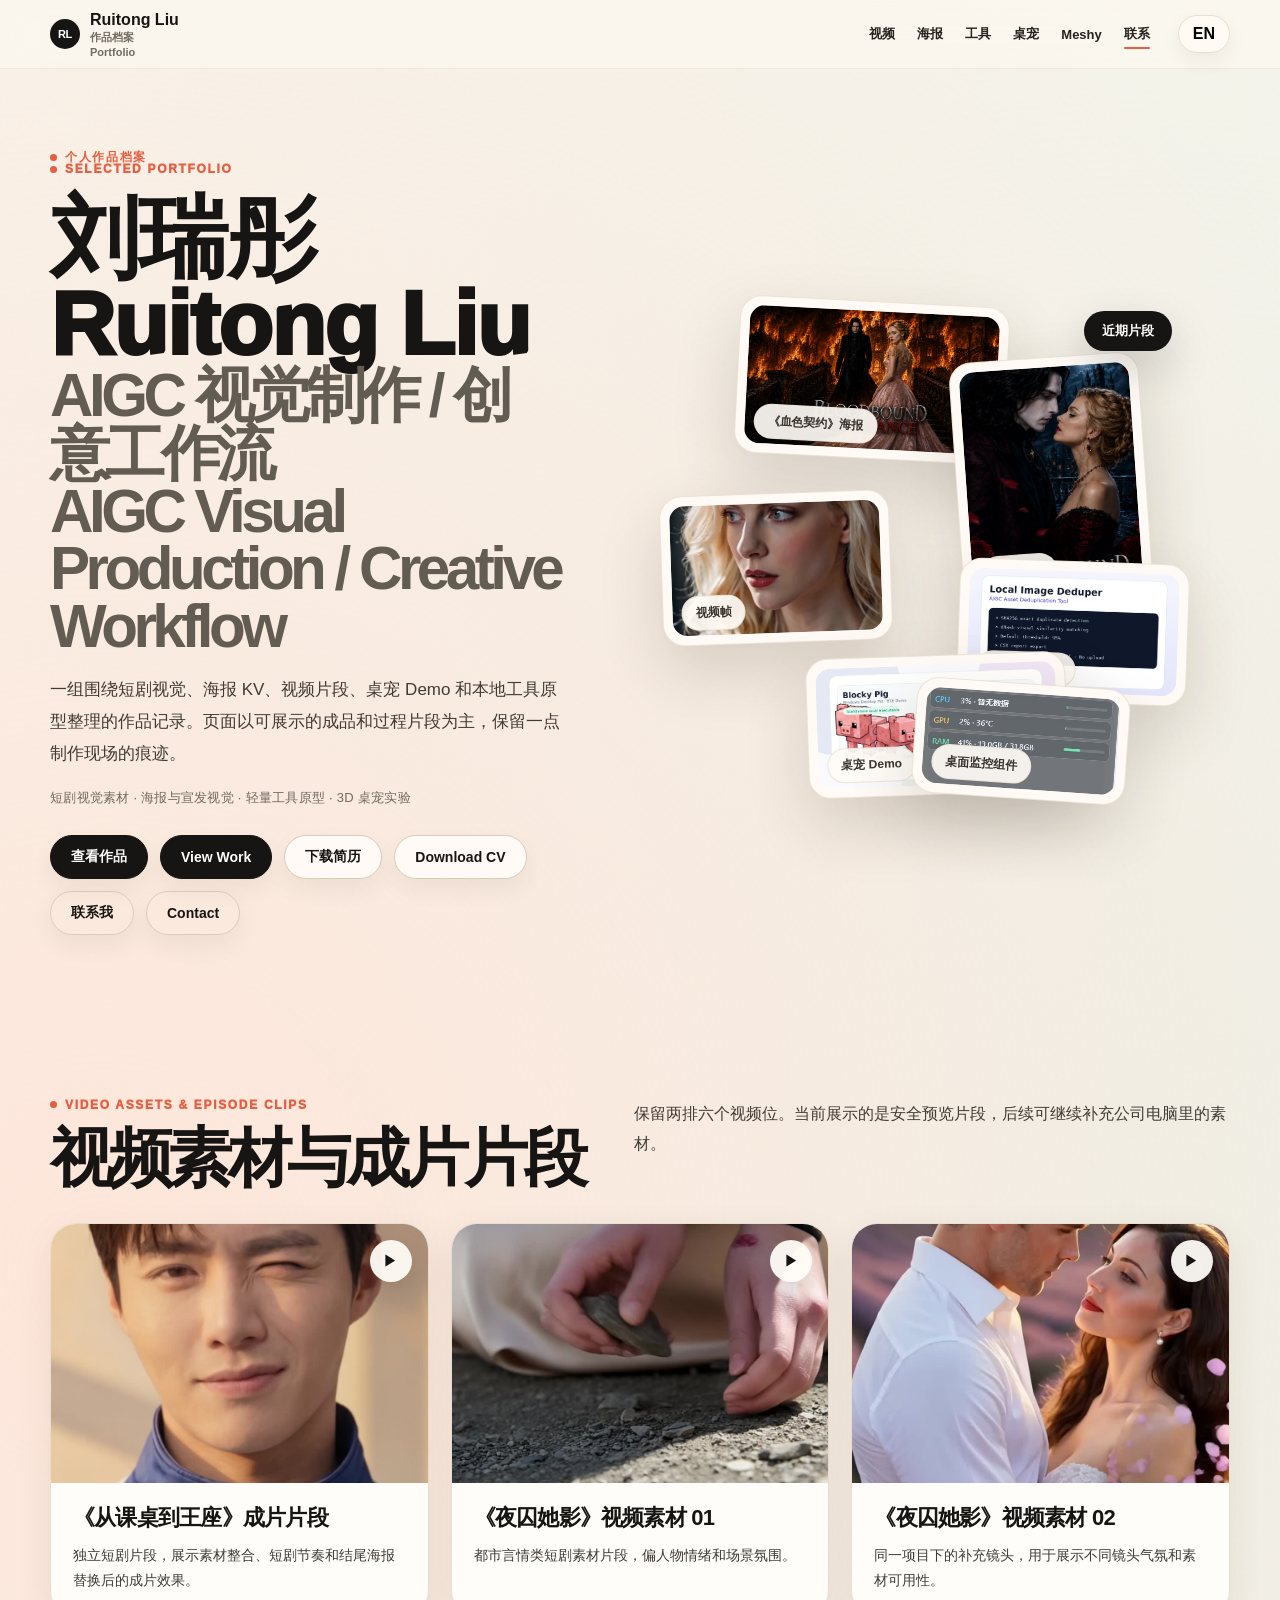
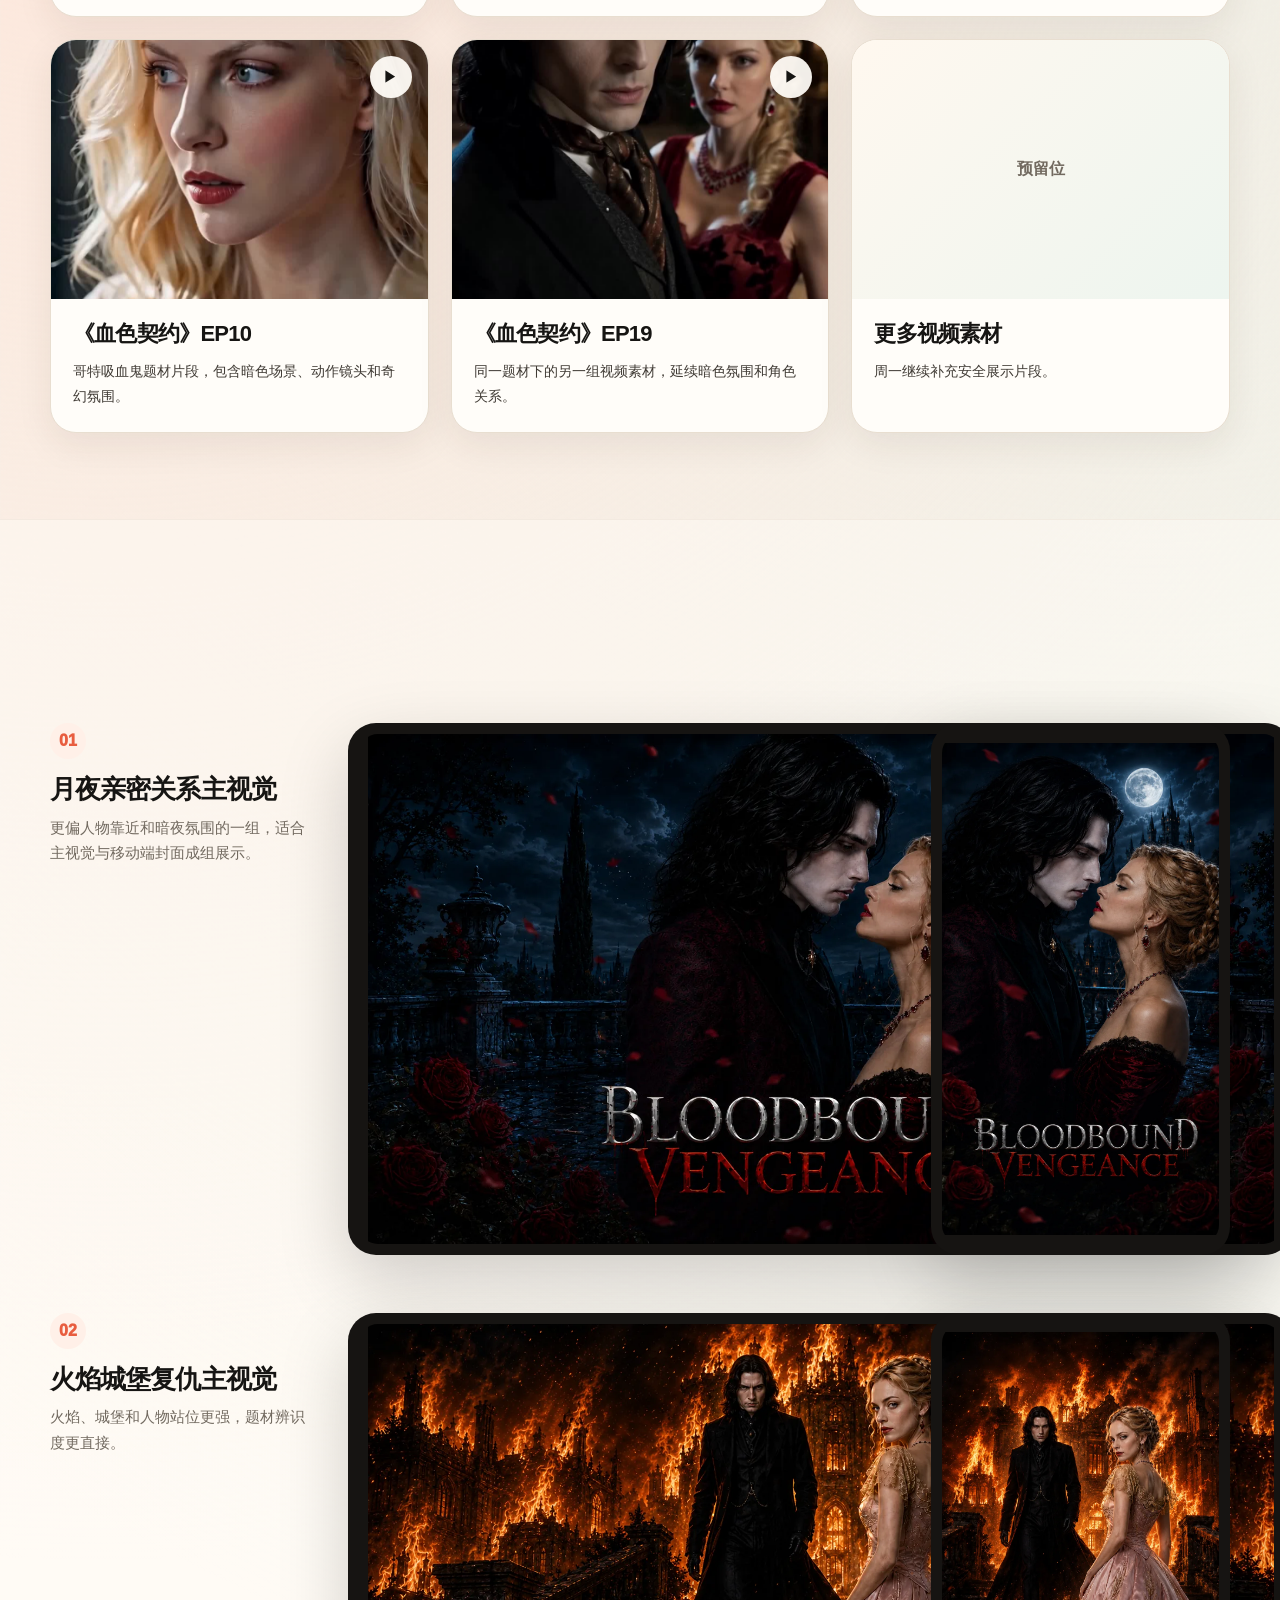
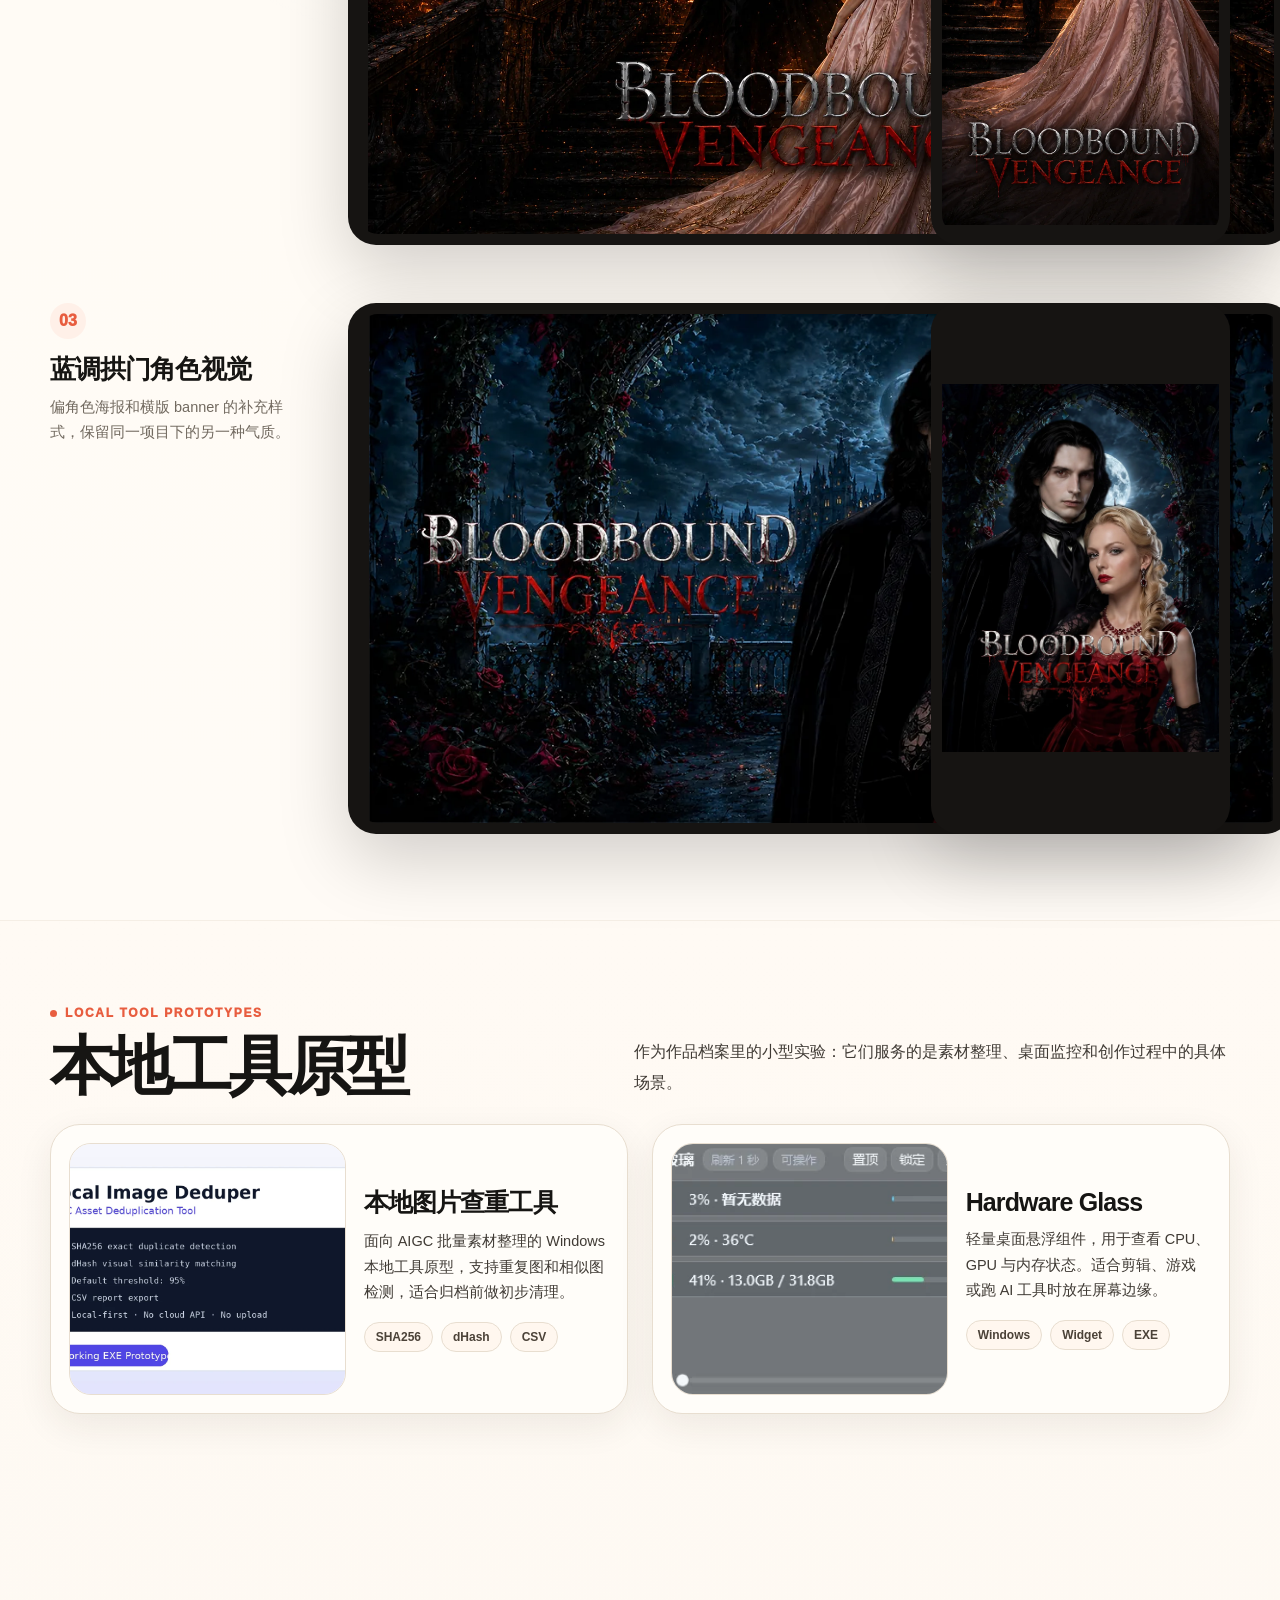
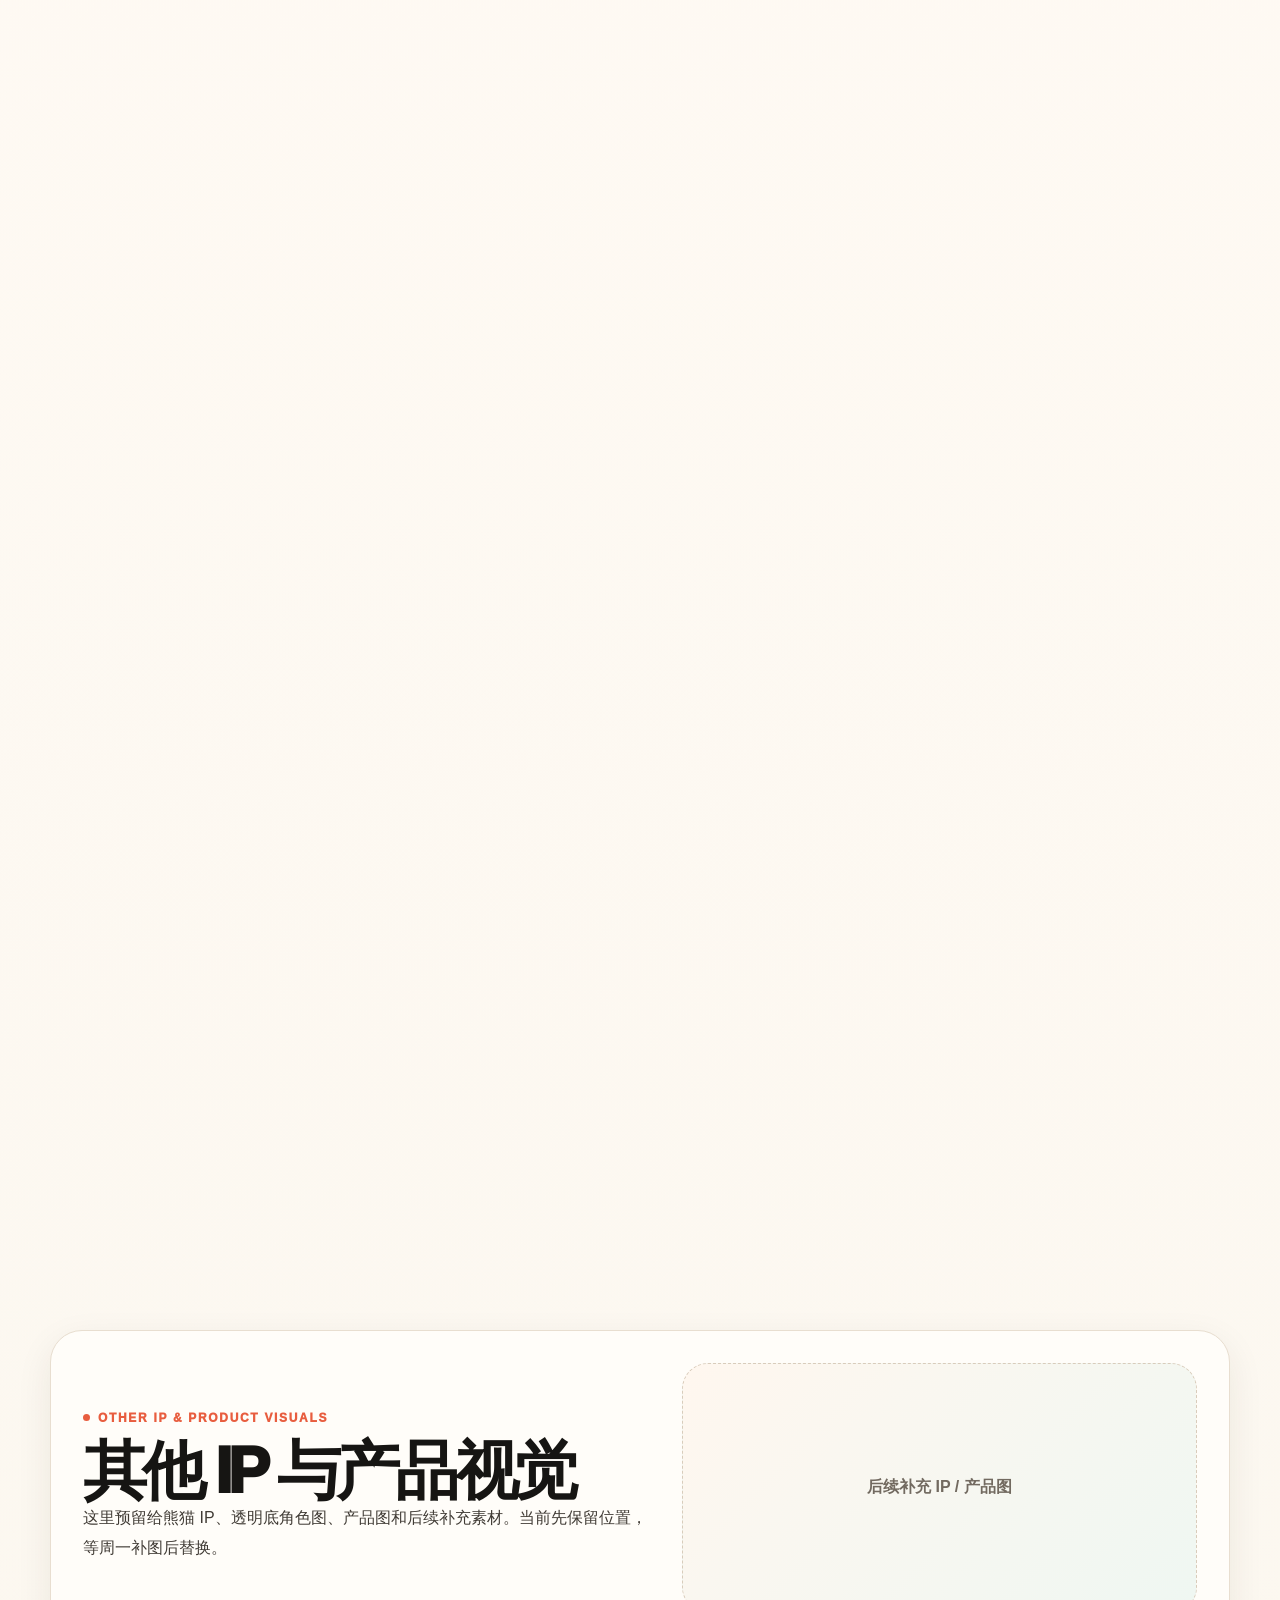
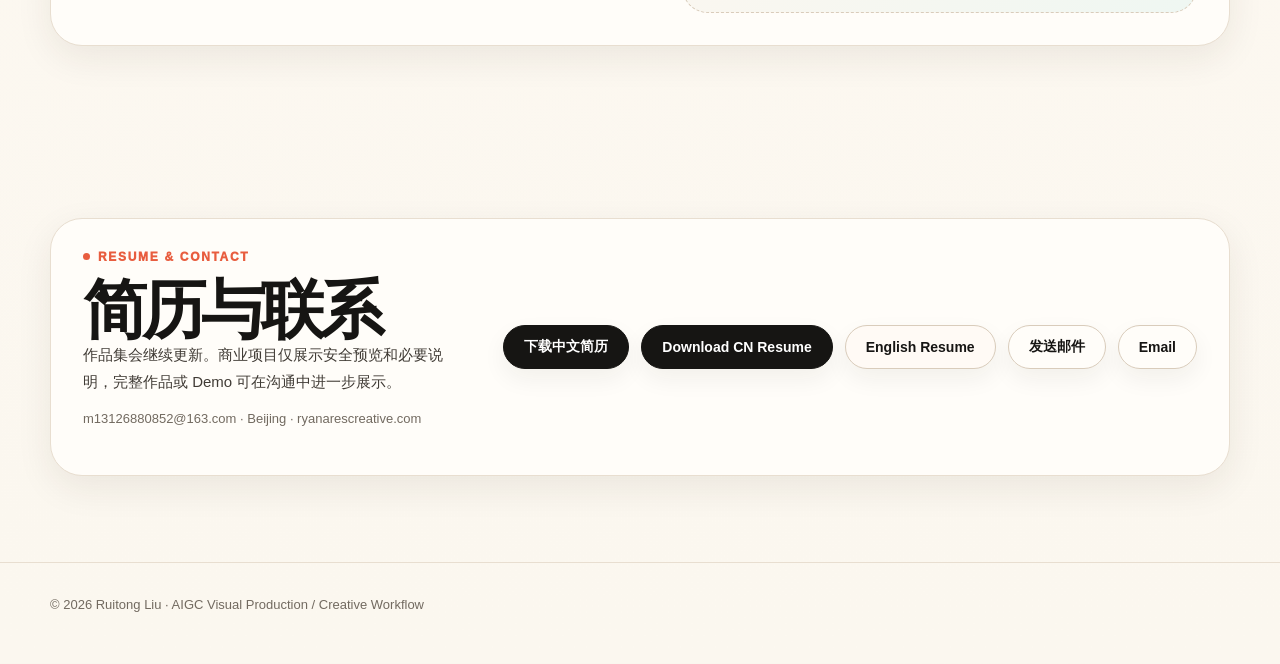
==== commit 538a872a: "Add files via upload" ====
--- a/index.html
+++ b/index.html
@@ -3,26 +3,31 @@
 <head>
   <meta charset="utf-8">
   <meta name="viewport" content="width=device-width, initial-scale=1">
-  <title>刘瑞彤｜AIGC 视觉制作与创意工作流</title>
-  <meta name="description" content="刘瑞彤的 AIGC 视觉制作个人作品档案：出海短剧视觉素材、海报 KV、视频片段、本地工具原型、桌宠 Demo 与制作流程记录。">
+  <title>刘瑞彤｜AIGC 视觉制作 / 创意工作流</title>
+  <meta name="description" content="刘瑞彤的 AIGC 作品档案：短剧视觉素材、海报 KV、视频片段、本地工具原型、桌宠 Demo 与 3D 工作流实验。">
   <link rel="stylesheet" href="assets/css/main.css">
 </head>
 <body class="cn">
-  <nav class="nav">
+  <nav class="nav" aria-label="Primary navigation">
     <div class="wrap nav-inner">
-      <a class="brand" href="#top" aria-label="Ruitong Liu home"><span class="brand-mark">RL</span><span>Ruitong Liu<small data-cn>作品档案</small><small data-en>Portfolio</small></span></a>
-      <div class="links" aria-label="Primary navigation">
-        <a data-nav href="#work" data-cn>作品</a><a data-nav href="#work" data-en>Work</a>
-        <a data-nav href="#cases" data-cn>案例</a><a data-nav href="#cases" data-en>Cases</a>
+      <a class="brand" href="#top" aria-label="Ruitong Liu portfolio"><span class="brand-mark">RL</span><span><b>Ruitong Liu</b><small data-cn>作品档案</small><small data-en>Portfolio</small></span></a>
+      <div class="links">
         <a data-nav href="#video" data-cn>视频</a><a data-nav href="#video" data-en>Video</a>
-        <a data-nav href="#visuals" data-cn>海报</a><a data-nav href="#visuals" data-en>Visuals</a>
-        <a data-nav href="#tools" data-cn>原型</a><a data-nav href="#tools" data-en>Prototypes</a>
-        <a data-nav href="#workflow" data-cn>流程</a><a data-nav href="#workflow" data-en>Workflow</a>
-        <a data-nav href="#resume" data-cn>联系</a><a data-nav href="#resume" data-en>Contact</a>
+        <a data-nav href="#visuals" data-cn>海报</a><a data-nav href="#visuals" data-en>Posters</a>
+        <a data-nav href="#tools" data-cn>工具</a><a data-nav href="#tools" data-en>Tools</a>
+        <a data-nav href="#pets" data-cn>桌宠</a><a data-nav href="#pets" data-en>Pets</a>
+        <a data-nav href="#meshy" data-cn>Meshy</a><a data-nav href="#meshy" data-en>Meshy</a>
+        <a data-nav href="#contact" data-cn>联系</a><a data-nav href="#contact" data-en>Contact</a>
       </div>
-      <div class="nav-actions"><button class="mobile-toggle" id="menuBtn">Menu</button><button class="lang" id="langBtn">EN</button></div>
+      <button class="mobile-toggle" id="menuBtn" type="button">Menu</button>
+      <button class="lang" id="langBtn" type="button">EN</button>
       <div class="mobile-menu" id="mobileMenu">
-        <a href="#work" data-cn>作品</a><a href="#work" data-en>Work</a><a href="#cases" data-cn>案例</a><a href="#cases" data-en>Cases</a><a href="#video" data-cn>视频</a><a href="#video" data-en>Video</a><a href="#visuals" data-cn>海报</a><a href="#visuals" data-en>Visuals</a><a href="#tools" data-cn>原型</a><a href="#tools" data-en>Prototypes</a><a href="#resume" data-cn>联系</a><a href="#resume" data-en>Contact</a>
+        <a href="#video" data-cn>视频</a><a href="#video" data-en>Video</a>
+        <a href="#visuals" data-cn>海报</a><a href="#visuals" data-en>Posters</a>
+        <a href="#tools" data-cn>工具</a><a href="#tools" data-en>Tools</a>
+        <a href="#pets" data-cn>桌宠</a><a href="#pets" data-en>Pets</a>
+        <a href="#meshy">Meshy</a>
+        <a href="#contact" data-cn>联系</a><a href="#contact" data-en>Contact</a>
       </div>
     </div>
   </nav>
@@ -30,125 +35,125 @@
   <main id="top">
     <section class="hero">
       <div class="wrap hero-grid">
-        <div class="reveal">
-          <div class="kicker"><span data-cn>个人作品档案</span><span data-en>Selected Portfolio</span></div>
-          <h1><span data-cn>刘瑞彤</span><span data-en>Ruitong Liu</span><span class="hero-title-sub" data-cn>AIGC 视觉制作与创意工作流</span><span class="hero-title-sub" data-en>AIGC Visual Production & Creative Workflow</span></h1>
-          <p class="hero-copy" data-cn>这里整理了一组近期参与和完成的 AIGC 内容项目：出海短剧视觉素材、海报 KV、视频片段、本地工具原型，以及正在推进的 3D 桌宠工作流实验。</p>
-          <p class="hero-copy" data-en>A selected archive of recent AIGC content work: global short-drama visuals, campaign posters, video clips, local tool prototypes, and an ongoing 3D desktop pet workflow experiment.</p>
-          <p class="microline" data-cn>AIGC Visual Production · Short Drama Assets · Campaign Visuals · Workflow Notes</p>
-          <p class="microline" data-en>Visual assets · Video materials · Campaign visuals · Lightweight prototypes</p>
-          <div class="cta"><a class="btn primary" href="#work" data-cn>查看作品</a><a class="btn primary" href="#work" data-en>View Work</a><a class="btn" href="assets/downloads/resume-cn.pdf" download data-cn>下载简历</a><a class="btn" href="assets/downloads/resume-en.pdf" download data-en>Download CV</a><a class="btn ghost" href="mailto:m13126880852@163.com" data-cn>联系我</a><a class="btn ghost" href="mailto:m13126880852@163.com" data-en>Contact</a></div>
+        <div class="hero-copy-block reveal">
+          <div class="kicker" data-cn>个人作品档案</div><div class="kicker" data-en>Selected Portfolio</div>
+          <h1>
+            <span class="name" data-cn>刘瑞彤</span><span class="name" data-en>Ruitong Liu</span>
+            <span class="title-line" data-cn>AIGC 视觉制作 / 创意工作流</span>
+            <span class="title-line" data-en>AIGC Visual Production / Creative Workflow</span>
+          </h1>
+          <p class="hero-copy" data-cn>一组围绕短剧视觉、海报 KV、视频片段、桌宠 Demo 和本地工具原型整理的作品记录。页面以可展示的成品和过程片段为主，保留一点制作现场的痕迹。</p>
+          <p class="hero-copy" data-en>A compact archive of short-drama visuals, posters, video clips, desktop pet demos, and local workflow prototypes. The page keeps the work visible and the notes practical.</p>
+          <p class="microline" data-cn>短剧视觉素材 · 海报与宣发视觉 · 轻量工具原型 · 3D 桌宠实验</p>
+          <p class="microline" data-en>Short-drama visuals · Campaign posters · Small tools · 3D desktop pet experiment</p>
+          <div class="cta">
+            <a class="btn primary" href="#video" data-cn>查看作品</a><a class="btn primary" href="#video" data-en>View Work</a>
+            <a class="btn" href="assets/downloads/resume-cn.pdf" download data-cn>下载简历</a><a class="btn" href="assets/downloads/resume-en.pdf" download data-en>Download CV</a>
+            <a class="btn ghost" href="mailto:m13126880852@163.com" data-cn>联系我</a><a class="btn ghost" href="mailto:m13126880852@163.com" data-en>Contact</a>
+          </div>
         </div>
+
         <div class="hero-board reveal" aria-label="作品拼贴板">
-          <div class="board-note" data-cn>真实项目截图 / Demo / 视觉资产</div><div class="board-note" data-en>Project frames / demos / visuals</div>
-          <div class="pin-card pin-1 float"><img src="assets/images/posters/bloodbound-fire-wide.webp" alt="血色契约横版海报"><span class="label" data-cn>《血色契约》海报视觉</span><span class="label" data-en>Bloodbound visual</span></div>
-          <div class="pin-card pin-2 float"><img src="assets/images/posters/bloodbound-moon-vertical.webp" alt="血色契约竖版封面"><span class="label" data-cn>竖版封面适配</span><span class="label" data-en>Vertical cover</span></div>
-          <div class="pin-card pin-3 float"><img src="assets/images/video-blood10-cover.jpg" alt="血色契约视频帧"><span class="label" data-cn>视频素材帧</span><span class="label" data-en>Video frame</span></div>
-          <div class="pin-card pin-4 float"><img src="assets/images/tools/local-image-deduper.webp" alt="本地图片查重工具"><span class="label" data-cn>本地图片查重工具</span><span class="label" data-en>Local image tool</span></div>
-          <div class="pin-card pin-5 float"><img src="assets/images/pets/desktop-pet-showcase.webp" alt="桌宠展示图"><span class="label" data-cn>桌宠互动 Demo</span><span class="label" data-en>Desktop pet demos</span></div>
-          <div class="pin-card pin-6 float"><img src="assets/images/tools/hardware-glass.webp" alt="桌面监控组件"><span class="label" data-cn>桌面监控组件</span><span class="label" data-en>Hardware widget</span></div>
+          <div class="board-note" data-cn>近期片段</div><div class="board-note" data-en>Recent pieces</div>
+          <figure class="pin-card pin-1 float"><img src="assets/images/posters/bloodbound-fire-wide.webp" alt="血色契约横版海报"><figcaption data-cn>《血色契约》海报</figcaption><figcaption data-en>Bloodbound poster</figcaption></figure>
+          <figure class="pin-card pin-2 float"><img src="assets/images/posters/bloodbound-moon-vertical.webp" alt="血色契约竖版封面"><figcaption data-cn>竖版封面</figcaption><figcaption data-en>Vertical cover</figcaption></figure>
+          <figure class="pin-card pin-3 float"><img src="assets/images/video-blood10-cover.jpg" alt="视频素材帧"><figcaption data-cn>视频帧</figcaption><figcaption data-en>Video frame</figcaption></figure>
+          <figure class="pin-card pin-4 float"><img src="assets/images/tools/local-image-deduper.webp" alt="本地图片查重工具"><figcaption data-cn>图片查重工具</figcaption><figcaption data-en>Image dedupe tool</figcaption></figure>
+          <figure class="pin-card pin-5 float"><img src="assets/images/pets/desktop-pet-showcase.webp" alt="桌宠展示图"><figcaption data-cn>桌宠 Demo</figcaption><figcaption data-en>Desktop pet demo</figcaption></figure>
+          <figure class="pin-card pin-6 float"><img src="assets/images/tools/hardware-glass.webp" alt="桌面监控组件"><figcaption data-cn>桌面监控组件</figcaption><figcaption data-en>Desktop widget</figcaption></figure>
         </div>
       </div>
     </section>
 
-    <section id="work">
+    <section id="video" class="section-video">
       <div class="wrap">
-        <div class="section-head reveal"><div><div class="kicker">Selected Work</div><h2 class="section-title" data-cn>精选作品入口</h2><h2 class="section-title" data-en>Selected Work</h2></div><p class="section-desc" data-cn>首页只保留五个主要入口：商业项目在前，个人实验在后。每个入口对应一种可迁移能力，而不是单纯把素材堆在一起。</p><p class="section-desc" data-en>Five entry points: commercial work first, personal experiments later. Each item points to a transferable production capability.</p></div>
-        <div class="work-grid">
-          <a class="card work-card reveal" href="#cases"><span class="work-no">01</span><h3 data-cn>出海短剧视觉制作</h3><h3 data-en>Short Drama Visuals</h3><p data-cn>剧本、分镜、角色、场景与镜头素材的视觉拆解和交付整理。</p><p data-en>Visual breakdown and delivery of characters, scenes, props, and shots.</p></a>
-          <a class="card work-card reveal" href="#bloodbound"><span class="work-no">02</span><h3 data-cn>《血色契约》视觉资产</h3><h3 data-en>Bloodbound Vengeance</h3><p data-cn>哥特吸血鬼题材的海报、封面和视频素材，横竖版完整展示。</p><p data-en>Posters, covers, and video assets for a gothic vampire drama.</p></a>
-          <a class="card work-card reveal" href="#video"><span class="work-no">03</span><h3 data-cn>视频素材与成片片段</h3><h3 data-en>Video Clips</h3><p data-cn>独立剧集片段、素材预览和镜头整理，保留两排六个展示位。</p><p data-en>Episode clips, video previews, and shot-material organization.</p></a>
-          <a class="card work-card reveal" href="#pets"><span class="work-no">04</span><h3 data-cn>桌宠和互动 Demo</h3><h3 data-en>Desktop Pet Demos</h3><p data-cn>角色精灵图、动作配置和本地 EXE 的轻量互动验证。</p><p data-en>Sprite-based character demos with local EXE interaction tests.</p></a>
-          <a class="card work-card reveal" href="#tools"><span class="work-no">05</span><h3 data-cn>本地工具原型</h3><h3 data-en>Local Tool Prototypes</h3><p data-cn>面向素材整理、运行监控和创作效率的本地小工具。</p><p data-en>Local utilities for asset sorting, desktop monitoring, and workflow support.</p></a>
+        <div class="section-head simple reveal">
+          <div>
+            <div class="kicker">Video Assets & Episode Clips</div>
+            <h2 class="section-title" data-cn>视频素材与成片片段</h2><h2 class="section-title" data-en>Video Clips</h2>
+          </div>
+          <p class="section-desc" data-cn>保留两排六个视频位。当前展示的是安全预览片段，后续可继续补充公司电脑里的素材。</p>
+          <p class="section-desc" data-en>Six slots are reserved for safe preview clips. More items can be added later without changing the layout.</p>
+        </div>
+        <div class="video-grid">
+          <article class="video-card reveal" data-video="assets/videos/desk-to-throne-preview.mp4" data-poster="assets/images/video-desk-cover.jpg"><div class="video-thumb"><img src="assets/images/video-desk-cover.jpg" alt="从课桌到王座视频封面"><span class="play-badge">▶</span></div><div class="video-meta"><h3 data-cn>《从课桌到王座》成片片段</h3><h3 data-en>Desk to Throne</h3><p data-cn>独立短剧片段，展示素材整合、短剧节奏和结尾海报替换后的成片效果。</p><p data-en>Edited episode clip with pacing, material integration, and ending poster replacement.</p></div></article>
+          <article class="video-card reveal" data-video="assets/videos/night-prison-17-preview.mp4" data-poster="assets/images/video-night17-cover.jpg"><div class="video-thumb"><img src="assets/images/video-night17-cover.jpg" alt="夜囚她影视频素材1"><span class="play-badge">▶</span></div><div class="video-meta"><h3 data-cn>《夜囚她影》视频素材 01</h3><h3 data-en>Night Prison Her Shadow 01</h3><p data-cn>都市言情类短剧素材片段，偏人物情绪和场景氛围。</p><p data-en>Short-drama material focused on character emotion and scene mood.</p></div></article>
+          <article class="video-card reveal" data-video="assets/videos/night-prison-21-preview.mp4" data-poster="assets/images/video-night21-cover.jpg"><div class="video-thumb"><img src="assets/images/video-night21-cover.jpg" alt="夜囚她影视频素材2"><span class="play-badge">▶</span></div><div class="video-meta"><h3 data-cn>《夜囚她影》视频素材 02</h3><h3 data-en>Night Prison Her Shadow 02</h3><p data-cn>同一项目下的补充镜头，用于展示不同镜头气氛和素材可用性。</p><p data-en>Additional shot preview from the same project, showing a different mood and use case.</p></div></article>
+          <article class="video-card reveal" data-video="assets/videos/bloodbound-ep10-preview.mp4" data-poster="assets/images/video-blood10-cover.jpg"><div class="video-thumb"><img src="assets/images/video-blood10-cover.jpg" alt="血色契约EP10"><span class="play-badge">▶</span></div><div class="video-meta"><h3 data-cn>《血色契约》EP10</h3><h3 data-en>Bloodbound Vengeance EP10</h3><p data-cn>哥特吸血鬼题材片段，包含暗色场景、动作镜头和奇幻氛围。</p><p data-en>Gothic vampire preview with dark scenes, action shots, and fantasy mood.</p></div></article>
+          <article class="video-card reveal" data-video="assets/videos/bloodbound-ep19-preview.mp4" data-poster="assets/images/video-blood19-cover.jpg"><div class="video-thumb"><img src="assets/images/video-blood19-cover.jpg" alt="血色契约EP19"><span class="play-badge">▶</span></div><div class="video-meta"><h3 data-cn>《血色契约》EP19</h3><h3 data-en>Bloodbound Vengeance EP19</h3><p data-cn>同一题材下的另一组视频素材，延续暗色氛围和角色关系。</p><p data-en>Another preview from the same project, keeping the dark mood and character tension.</p></div></article>
+          <article class="video-card reserved reveal"><div class="reserved-box"><span data-cn>预留位</span><span data-en>Reserved</span></div><div class="video-meta"><h3 data-cn>更多视频素材</h3><h3 data-en>More Video Materials</h3><p data-cn>周一继续补充安全展示片段。</p><p data-en>More safe preview clips can be added later.</p></div></article>
         </div>
       </div>
     </section>
 
-    <section id="capabilities">
+    <section id="visuals" class="section-visuals">
       <div class="wrap">
-        <div class="section-head reveal"><div><div class="kicker">Production Notes</div><h2 class="section-title" data-cn>能力不是工具清单</h2><h2 class="section-title" data-en>Beyond a Tool List</h2></div><p class="section-desc" data-cn>这部分不放“技能百分比条”。更重要的是：能把需求拆成素材、把素材整理成可用版本、把重复问题沉淀成流程或小工具。</p><p class="section-desc" data-en>No skill bars here. The focus is turning requirements into assets, assets into usable versions, and repeated problems into workflow notes or small tools.</p></div>
-        <div class="cap-grid">
-          <div class="card cap-card reveal"><div class="icon">C</div><h3 data-cn>创意生产</h3><h3 data-en>Creative Production</h3><div class="cap-list"><span data-cn>剧本 / brief 到视觉素材拆解</span><span data-en>Brief-to-visual breakdown</span><span data-cn>AIGC 镜头提示词与参考图锚定</span><span data-en>AIGC shot prompt and reference anchoring</span><span data-cn>海报 KV、封面与视频素材适配</span><span data-en>Poster, cover, and video asset adaptation</span></div></div>
-          <div class="card cap-card reveal"><div class="icon">Q</div><h3 data-cn>工作流与质检</h3><h3 data-en>Workflow & QA</h3><div class="cap-list"><span data-cn>角色、场景、道具的一致性检查</span><span data-en>Consistency check for characters, scenes, and props</span><span data-cn>素材版本、返修记录与交付归档</span><span data-en>Version tracking, iteration notes, and delivery archive</span><span data-cn>把高频问题整理成可复用规则</span><span data-en>Turning repeated issues into reusable rules</span></div></div>
-          <div class="card cap-card reveal"><div class="icon">P</div><h3 data-cn>原型思维</h3><h3 data-en>Prototype Thinking</h3><div class="cap-list"><span data-cn>本地图片查重与素材清理工具</span><span data-en>Local image dedupe and sorting tool</span><span data-cn>桌面监控组件与桌宠 Demo</span><span data-en>Desktop widget and pet demos</span><span data-cn>Meshy 到桌面互动 Demo 的工作流实验</span><span data-en>Meshy-to-desktop interaction workflow experiment</span></div></div>
+        <div class="section-head compact reveal">
+          <div>
+            <div class="kicker">Posters & Campaign Visuals</div>
+            <h2 class="section-title" data-cn>海报与宣发视觉</h2><h2 class="section-title" data-en>Posters & Campaign Visuals</h2>
+          </div>
+          <p class="section-desc" data-cn>这里以完整图展示为主。横版和竖版成组出现，重点看同一题材下的画面气质、标题区和移动端适配。</p>
+          <p class="section-desc" data-en>Complete visuals are shown in horizontal / vertical pairs, with attention to mood, title area, and mobile adaptation.</p>
+        </div>
+        <div class="visual-series">
+          <article class="series reveal">
+            <div class="series-copy"><span class="series-no">01</span><h3 data-cn>月夜亲密关系主视觉</h3><h3 data-en>Moonlit Character Tension</h3><p data-cn>更偏人物靠近和暗夜氛围的一组，适合主视觉与移动端封面成组展示。</p><p data-en>A pair focused on close character tension and night atmosphere.</p></div>
+            <div class="poster-pair moon"><button class="poster-frame wide" data-full="assets/images/posters/bloodbound-moon-wide.webp"><img src="assets/images/posters/bloodbound-moon-wide.webp" alt="月夜横版海报"></button><button class="poster-frame tall" data-full="assets/images/posters/bloodbound-moon-vertical.webp"><img src="assets/images/posters/bloodbound-moon-vertical.webp" alt="月夜竖版海报"></button></div>
+          </article>
+          <article class="series reveal">
+            <div class="series-copy"><span class="series-no">02</span><h3 data-cn>火焰城堡复仇主视觉</h3><h3 data-en>Burning Castle Visual</h3><p data-cn>火焰、城堡和人物站位更强，题材辨识度更直接。</p><p data-en>A stronger genre visual built around fire, castle space, and character placement.</p></div>
+            <div class="poster-pair fire"><button class="poster-frame wide" data-full="assets/images/posters/bloodbound-fire-wide.webp"><img src="assets/images/posters/bloodbound-fire-wide.webp" alt="火焰横版海报"></button><button class="poster-frame tall" data-full="assets/images/posters/bloodbound-fire-vertical.webp"><img src="assets/images/posters/bloodbound-fire-vertical.webp" alt="火焰竖版海报"></button></div>
+          </article>
+          <article class="series reveal">
+            <div class="series-copy"><span class="series-no">03</span><h3 data-cn>蓝调拱门角色视觉</h3><h3 data-en>Blue Gothic Character Visual</h3><p data-cn>偏角色海报和横版 banner 的补充样式，保留同一项目下的另一种气质。</p><p data-en>A character-focused poster and banner set with a cooler gothic tone.</p></div>
+            <div class="poster-pair blue"><button class="poster-frame wide" data-full="assets/images/posters/bloodbound-banner.webp"><img src="assets/images/posters/bloodbound-banner.webp" alt="蓝调横版 banner"></button><button class="poster-frame tall" data-full="assets/images/posters/bloodbound-cover.webp"><img src="assets/images/posters/bloodbound-cover.webp" alt="蓝调竖版封面"></button></div>
+          </article>
         </div>
       </div>
     </section>
 
-    <section id="cases">
+    <section id="tools" class="section-tools">
       <div class="wrap">
-        <div class="section-head reveal"><div><div class="kicker">Case Studies</div><h2 class="section-title" data-cn>案例档案</h2><h2 class="section-title" data-en>Case Notes</h2></div><p class="section-desc" data-cn>案例部分不写成长篇自我介绍，只保留项目背景、视觉重点和可展示产出。商业项目以安全预览和作品说明为主。</p><p class="section-desc" data-en>Case notes focus on project context, visual focus, and safe previews instead of long self-introductions.</p></div>
-        <article class="card case-block reveal" id="bloodbound">
-          <div class="case-text"><div class="kicker">Bloodbound Vengeance</div><h3 data-cn>《血色契约》海报与视频素材</h3><h3 data-en>Bloodbound Vengeance Visual Assets</h3><p data-cn>哥特吸血鬼题材短剧视觉资产，包含横版主视觉、竖版封面和视频素材。画面围绕暗夜、复仇、亲密关系和城堡空间展开，重点处理人物关系、标题安全区、横竖版适配和统一氛围。</p><p data-en>Visual assets for a gothic vampire short drama, including horizontal key visuals, vertical covers, and video materials. The work focuses on mood, character tension, title-safe layout, and format adaptation.</p><div class="note-list"><div class="note" data-cn>重点：同一题材下的多比例视觉适配，横版主视觉和竖版封面完整展示。</div><div class="note" data-en>Focus: format adaptation across horizontal key visuals and vertical covers.</div><div class="note" data-cn>产出：海报 KV、宣发封面、视频素材预览。</div><div class="note" data-en>Outputs: posters, campaign covers, and video previews.</div></div></div>
-          <div class="case-visual"><div class="poster-frame wide poster-open" data-full="assets/images/posters/bloodbound-fire-wide.webp"><img src="assets/images/posters/bloodbound-fire-wide.webp" alt="血色契约火焰横版海报"></div><div class="poster-frame tall poster-open" data-full="assets/images/posters/bloodbound-fire-vertical.webp"><img src="assets/images/posters/bloodbound-fire-vertical.webp" alt="血色契约火焰竖版海报"></div></div>
-        </article>
-      </div>
-    </section>
-
-    <section id="video">
-      <div class="wrap">
-        <div class="section-head reveal"><div><div class="kicker">Video Assets & Episode Clips</div><h2 class="section-title" data-cn>视频素材与成片片段</h2><h2 class="section-title" data-en>Video Clips</h2></div><p class="section-desc" data-cn>两排六个视频位。当前放入《从课桌到王座》《夜囚她影》《血色契约》的安全预览，最后一个位置预留给周一补充素材。</p><p class="section-desc" data-en>A two-row grid reserved for six video items. Current previews include Desk to Throne, Night Prison Her Shadow, and Bloodbound Vengeance.</p></div>
-        <div class="video-grid">
-          <article class="card video-card reveal" data-video="assets/videos/desk-to-throne-preview.mp4" data-poster="assets/images/video-desk-cover.jpg"><img class="video-cover" src="assets/images/video-desk-cover.jpg" alt="从课桌到王座视频封面"><span class="play-badge">▶</span><div class="video-meta"><h3 data-cn>《从课桌到王座》成片片段</h3><h3 data-en>Desk to Throne Episode Clip</h3><p data-cn>独立短剧片段，展示视频素材整合、短剧节奏和结尾海报替换后的成片效果。</p><p data-en>Episode clip showing edited pacing, video-material integration, and ending poster replacement.</p></div></article>
-          <article class="card video-card reveal" data-video="assets/videos/night-prison-17-preview.mp4" data-poster="assets/images/video-night17-cover.jpg"><img class="video-cover" src="assets/images/video-night17-cover.jpg" alt="夜囚她影视频素材1"><span class="play-badge">▶</span><div class="video-meta"><h3 data-cn>《夜囚她影》视频素材 01</h3><h3 data-en>Night Prison Her Shadow 01</h3><p data-cn>都市言情类短剧素材片段，重点展示人物情绪、场景氛围和镜头素材整理。</p><p data-en>Short-drama material focusing on character emotion, scene mood, and shot organization.</p></div></article>
-          <article class="card video-card reveal" data-video="assets/videos/night-prison-21-preview.mp4" data-poster="assets/images/video-night21-cover.jpg"><img class="video-cover" src="assets/images/video-night21-cover.jpg" alt="夜囚她影视频素材2"><span class="play-badge">▶</span><div class="video-meta"><h3 data-cn>《夜囚她影》视频素材 02</h3><h3 data-en>Night Prison Her Shadow 02</h3><p data-cn>补充展示同一项目下的不同镜头氛围和短剧素材可用性。</p><p data-en>Additional preview showing different shot mood and production usability.</p></div></article>
-          <article class="card video-card reveal" data-video="assets/videos/bloodbound-ep10-preview.mp4" data-poster="assets/images/video-blood10-cover.jpg"><img class="video-cover" src="assets/images/video-blood10-cover.jpg" alt="血色契约EP10"><span class="play-badge">▶</span><div class="video-meta"><h3 data-cn>《血色契约》EP10</h3><h3 data-en>Bloodbound Vengeance EP10</h3><p data-cn>哥特吸血鬼题材视频片段，包含暗色场景、动作镜头和奇幻氛围素材。</p><p data-en>Gothic vampire video preview with dark scenes, action shots, and fantasy mood.</p></div></article>
-          <article class="card video-card reveal" data-video="assets/videos/bloodbound-ep19-preview.mp4" data-poster="assets/images/video-blood19-cover.jpg"><img class="video-cover" src="assets/images/video-blood19-cover.jpg" alt="血色契约EP19"><span class="play-badge">▶</span><div class="video-meta"><h3 data-cn>《血色契约》EP19</h3><h3 data-en>Bloodbound Vengeance EP19</h3><p data-cn>同一项目下的另一组视频素材，用于展示题材氛围和镜头风格延续。</p><p data-en>Another preview from the same project, showing continuity in genre mood and shot style.</p></div></article>
-          <article class="card video-card reveal"><div class="placeholder"><span data-cn>预留：周一补充视频</span><span data-en>Reserved for next video</span></div><div class="video-meta"><h3 data-cn>更多视频素材</h3><h3 data-en>More Video Materials</h3><p data-cn>后续补充公司电脑中的安全展示片段，保持两排六个视频位。</p><p data-en>Reserved for safe preview clips to be added later.</p></div></article>
+        <div class="section-head compact reveal"><div><div class="kicker">Local Tool Prototypes</div><h2 class="section-title" data-cn>本地工具原型</h2><h2 class="section-title" data-en>Local Tool Prototypes</h2></div><p class="section-desc" data-cn>作为作品档案里的小型实验：它们服务的是素材整理、桌面监控和创作过程中的具体场景。</p><p class="section-desc" data-en>Small experiments for asset sorting, desktop monitoring, and practical production scenarios.</p></div>
+        <div class="tool-duo">
+          <article class="tool-card reveal"><div class="tool-shot"><img src="assets/images/tools/local-image-deduper.webp" alt="本地图片查重工具"></div><div class="tool-copy"><h3 data-cn>本地图片查重工具</h3><h3 data-en>Local Image Deduper</h3><p data-cn>面向 AIGC 批量素材整理的 Windows 本地工具原型，支持重复图和相似图检测，适合归档前做初步清理。</p><p data-en>A local Windows prototype for detecting duplicate and visually similar images before archiving.</p><div class="tags"><span>SHA256</span><span>dHash</span><span>CSV</span></div></div></article>
+          <article class="tool-card reveal"><div class="tool-shot"><img src="assets/images/tools/hardware-glass.webp" alt="Hardware Glass 桌面监控组件"></div><div class="tool-copy"><h3>Hardware Glass</h3><p data-cn>轻量桌面悬浮组件，用于查看 CPU、GPU 与内存状态。适合剪辑、游戏或跑 AI 工具时放在屏幕边缘。</p><p data-en>A lightweight floating widget for CPU, GPU, and RAM status during editing, gaming, or AI tool usage.</p><div class="tags"><span>Windows</span><span>Widget</span><span>EXE</span></div></div></article>
         </div>
       </div>
     </section>
 
-    <section id="visuals">
-      <div class="wrap">
-        <div class="section-head reveal"><div><div class="kicker">Posters & Campaign Visuals</div><h2 class="section-title" data-cn>海报与宣发视觉</h2><h2 class="section-title" data-en>Posters & Campaign Visuals</h2></div><p class="section-desc" data-cn>海报区以“完整视觉展示”为主，不做裁切图墙。同一系列横版和竖版成组出现，方便直接看出排版、标题区和移动端适配。</p><p class="section-desc" data-en>Poster work is shown as complete visual pairs, not cropped masonry images, so layout and format adaptation remain visible.</p></div>
-        <div class="visual-series">
-          <article class="card series-card reveal"><div class="series-top"><h3 data-cn>月夜亲密关系主视觉</h3><h3 data-en>Moonlit Character Tension</h3><p data-cn>横版主视觉与竖版封面成组展示，重点在人物靠近、暗夜氛围和标题安全区。</p><p data-en>Horizontal and vertical versions focusing on character tension, night mood, and title-safe layout.</p></div><div class="poster-pair"><div class="poster-frame wide poster-open" data-full="assets/images/posters/bloodbound-moon-wide.webp"><img src="assets/images/posters/bloodbound-moon-wide.webp" alt="月夜横版海报"></div><div class="poster-frame tall poster-open" data-full="assets/images/posters/bloodbound-moon-vertical.webp"><img src="assets/images/posters/bloodbound-moon-vertical.webp" alt="月夜竖版海报"></div></div></article>
-          <article class="card series-card reveal"><div class="series-top"><h3 data-cn>火焰城堡复仇主视觉</h3><h3 data-en>Burning Castle Revenge Visual</h3><p data-cn>火焰、城堡和人物站位形成更强的题材辨识度，横竖版保持同一视觉情绪。</p><p data-en>Fire, castle space, and character placement create a stronger genre identity across formats.</p></div><div class="poster-pair"><div class="poster-frame wide poster-open" data-full="assets/images/posters/bloodbound-fire-wide.webp"><img src="assets/images/posters/bloodbound-fire-wide.webp" alt="火焰横版海报"></div><div class="poster-frame tall poster-open" data-full="assets/images/posters/bloodbound-fire-vertical.webp"><img src="assets/images/posters/bloodbound-fire-vertical.webp" alt="火焰竖版海报"></div></div></article>
-          <article class="card series-card reveal"><div class="series-top"><h3 data-cn>蓝调拱门角色视觉</h3><h3 data-en>Blue Gothic Character Visual</h3><p data-cn>补充展示偏角色海报和横版 banner 的另一组排版样式，用于体现同一项目下的视觉探索。</p><p data-en>Additional character-focused layout exploration, including poster and banner formats.</p></div><div class="poster-pair"><div class="poster-frame wide poster-open" data-full="assets/images/posters/bloodbound-banner.webp"><img src="assets/images/posters/bloodbound-banner.webp" alt="蓝调横版 banner"></div><div class="poster-frame tall poster-open" data-full="assets/images/posters/bloodbound-cover.webp"><img src="assets/images/posters/bloodbound-cover.webp" alt="蓝调竖版封面"></div></div></article>
-        </div>
+    <section id="pets" class="section-pets">
+      <div class="wrap pet-grid">
+        <div class="pet-copy reveal"><div class="kicker">Desktop Pet Demos</div><h2 class="section-title" data-cn>桌宠与互动 Demo</h2><h2 class="section-title" data-en>Desktop Pet Demos</h2><p class="section-desc" data-cn>基于角色精灵图和动作配置文件制作的 Windows 桌宠 Demo。重点在“角色素材如何变成可拖拽、可互动的桌面小程序”。</p><p class="section-desc" data-en>Windows desktop pet demos made from sprite sheets and action config files, focused on turning character assets into small interactive programs.</p><div class="mini-list"><span data-cn>拖拽互动</span><span data-en>Drag interaction</span><span data-cn>动作切换</span><span data-en>Action switching</span><span data-cn>右键菜单</span><span data-en>Right-click menu</span><span data-cn>本地 EXE</span><span data-en>Local EXE</span></div></div>
+        <div class="pet-board reveal"><img src="assets/images/pets/desktop-pet-showcase.webp" alt="桌宠展示图"><div class="pet-thumbs"><img src="assets/images/pets/blocky-pig.webp" alt="方块小猪桌宠"><img src="assets/images/pets/sapphire-siamese.webp" alt="暹罗猫桌宠"></div></div>
       </div>
     </section>
 
-    <section id="tools">
-      <div class="wrap">
-        <div class="section-head reveal"><div><div class="kicker">Local Tool Prototypes</div><h2 class="section-title" data-cn>本地工具原型</h2><h2 class="section-title" data-en>Local Tool Prototypes</h2></div><p class="section-desc" data-cn>这部分作为“创作者侧原型思维”展示：不是工程师作品集，而是把素材整理、运行监控、互动 Demo 这类具体需求，做成可运行的小工具。</p><p class="section-desc" data-en>This section shows creator-side prototype thinking: small runnable tools for asset sorting, desktop monitoring, and interaction demos.</p></div>
-        <div class="tools-grid">
-          <article class="card reveal"><img class="cover tool-image" src="assets/images/tools/local-image-deduper.webp" alt="本地图片查重工具"><div class="card-body"><h3 data-cn>本地图片查重工具</h3><h3 data-en>Local Image Deduper</h3><p data-cn>面向 AIGC 批量素材整理的 Windows 本地工具原型，支持完全重复图与视觉相似图检测，适用于素材筛选、版本清理和项目归档前的初步整理。</p><p data-en>A local Windows tool for AIGC asset sorting, detecting exact duplicates and visually similar images before archiving.</p><div class="tags"><span class="tag">SHA256</span><span class="tag">dHash</span><span class="tag green">CSV</span></div><div class="tool-actions"><a class="btn" href="assets/downloads/local-image-deduper.zip" download data-cn>下载项目包</a><a class="btn" href="assets/downloads/local-image-deduper.zip" download data-en>Download</a></div></div></article>
-          <article class="card reveal"><img class="cover tool-image" src="assets/images/tools/hardware-glass.webp" alt="Hardware Glass 桌面监控组件"><div class="card-body"><h3>Hardware Glass</h3><p data-cn>一款轻量桌面悬浮组件，用于在剪辑、游戏和 AI 工具运行场景中查看 CPU、GPU 与内存状态。支持置顶、锁定、透明度调节和鼠标穿透等桌面交互。</p><p data-en>A lightweight desktop monitor for CPU, GPU, and RAM status during editing, gaming, or AI tool usage.</p><div class="tags"><span class="tag blue">Windows</span><span class="tag">Widget</span><span class="tag green">EXE</span></div><div class="tool-actions"><a class="btn" href="assets/downloads/hardware-glass-note.txt" download data-cn>下载说明</a><a class="btn" href="assets/downloads/hardware-glass-note.txt" download data-en>Download Note</a></div></div></article>
-          <article class="card reveal" id="pets"><img class="cover tool-image" src="assets/images/pets/desktop-pet-showcase.webp" alt="桌宠和互动 Demo"><div class="card-body"><h3 data-cn>桌宠和互动 Demo</h3><h3 data-en>Desktop Pet Demos</h3><p data-cn>基于角色精灵图和动作配置文件制作的 Windows 桌面宠物原型，支持拖拽、动作切换、随机动作和右键菜单，用于验证轻量互动角色从素材到本地 Demo 的落地方式。</p><p data-en>Windows desktop pet prototypes using sprite sheets and action config files, with drag, action switching, random actions, and right-click menus.</p><div class="tags"><span class="tag">EXE Demo</span><span class="tag green" data-cn>动作配置</span><span class="tag green" data-en>Action Config</span></div><div class="tool-actions"><a class="btn" href="assets/downloads/blocky-pig-desktop-pet.zip" download data-cn>下载小猪</a><a class="btn" href="assets/downloads/blocky-pig-desktop-pet.zip" download data-en>Download Pig</a><a class="btn" href="assets/downloads/siamese-cat-desktop-pet.zip" download data-cn>下载暹罗猫</a><a class="btn" href="assets/downloads/siamese-cat-desktop-pet.zip" download data-en>Download Cat</a></div></div></article>
-        </div>
+    <section id="meshy" class="section-meshy">
+      <div class="wrap meshy-grid">
+        <div class="meshy-card reveal"><div class="kicker">Meshy 3D Workflow</div><h2 class="section-title" data-cn>Meshy 3D 桌宠实验</h2><h2 class="section-title" data-en>Meshy 3D Desktop Pet Experiment</h2><p class="section-desc" data-cn>面向 AI 3D 资产落地的实验项目。目标是把 Meshy 生成的 3D 模型经过 Blender 检查与 Godot 接入，推进到可互动桌面 Demo。</p><p class="section-desc" data-en>An experiment for moving Meshy-generated 3D assets through Blender checks and Godot integration toward an interactive desktop demo.</p></div>
+        <div class="pipeline reveal"><div><b>Meshy</b><span data-cn>模型生成与文件整理</span><span data-en>Model generation and file organization</span></div><div><b>Blender</b><span data-cn>材质、贴图与比例检查</span><span data-en>Material, texture, and scale checks</span></div><div><b>Godot</b><span data-cn>桌面互动 Demo 接入</span><span data-en>Desktop interaction demo integration</span></div></div>
       </div>
     </section>
 
-    <section id="meshy">
-      <div class="wrap pet-showcase">
-        <div class="reveal"><div class="kicker">Meshy 3D Workflow</div><h2 class="section-title" data-cn>Meshy 3D 桌宠实验</h2><h2 class="section-title" data-en>Meshy 3D Desktop Pet Experiment</h2><p class="section-desc" data-cn>面向 AI 3D 资产落地的个人实验项目，尝试将 Meshy 生成的 3D 模型经过文件整理、Blender 检查和 Godot 接入，推进到可互动桌面 Demo 的工作流验证。</p><p class="section-desc" data-en>A personal experiment for moving Meshy-generated 3D assets through file organization, Blender inspection, and Godot integration toward an interactive desktop demo.</p><div class="tags"><span class="tag blue">Meshy</span><span class="tag">Blender</span><span class="tag">Godot</span><span class="tag green" data-cn>进行中</span><span class="tag green" data-en>In Progress</span></div></div>
-        <div class="card reveal"><div class="card-body"><h3 data-cn>当前记录方式</h3><h3 data-en>Current Record</h3><p data-cn>这里先保留工作流位置。周一补充 Meshy 模型截图、Blender 检查截图、Godot 接入截图后，会替换成完整案例板。</p><p data-en>This space is reserved for Meshy model screenshots, Blender inspection, and Godot integration screens to be added later.</p><div class="steps" style="margin-top:18px"><div class="step"><span class="num">1</span><div><b>Meshy</b><span data-cn>模型生成与文件整理</span><span data-en>Model generation and file organization</span></div></div><div class="step"><span class="num">2</span><div><b>Blender</b><span data-cn>材质、贴图、比例和导出检查</span><span data-en>Material, texture, scale, and export checks</span></div></div><div class="step"><span class="num">3</span><div><b>Godot</b><span data-cn>桌面互动 Demo 接入</span><span data-en>Desktop interaction demo integration</span></div></div></div></div></div>
+    <section id="ip" class="section-ip">
+      <div class="wrap ip-panel reveal">
+        <div><div class="kicker">Other IP & Product Visuals</div><h2 class="section-title" data-cn>其他 IP 与产品视觉</h2><h2 class="section-title" data-en>Other IP & Product Visuals</h2><p class="section-desc" data-cn>这里预留给熊猫 IP、透明底角色图、产品图和后续补充素材。当前先保留位置，等周一补图后替换。</p><p class="section-desc" data-en>Reserved for Panda IP, transparent character assets, product visuals, and later updates.</p></div>
+        <div class="ip-placeholder"><span data-cn>后续补充 IP / 产品图</span><span data-en>IP / product visuals to be added</span></div>
       </div>
     </section>
 
-    <section id="workflow">
-      <div class="wrap workflow-grid">
-        <div class="reveal"><div class="kicker">How I Work</div><h2 class="section-title" data-cn>制作流程</h2><h2 class="section-title" data-en>How I Work</h2><p class="section-desc" data-cn>这不是单张图或单条视频的展示。更重要的是把需求拆成能生成、能返修、能归档、能交付的步骤。</p><p class="section-desc" data-en>This is not just about one image or one video. The focus is turning requirements into steps that can be generated, refined, archived, and delivered.</p><div class="tags"><span class="tag">Brief</span><span class="tag">Prompt</span><span class="tag">QC</span><span class="tag">Version</span><span class="tag">Delivery</span></div></div>
-        <div class="steps reveal"><div class="step"><span class="num">1</span><div><b data-cn>需求与画面拆解</b><b data-en>Brief Breakdown</b><span data-cn>先确认剧情、角色、场景、道具和交付比例。</span><span data-en>Clarify story, characters, scenes, props, and output formats.</span></div></div><div class="step"><span class="num">2</span><div><b data-cn>素材生成与版本整理</b><b data-en>Asset Generation</b><span data-cn>通过提示词、参考图和返修记录控制素材可用性。</span><span data-en>Use prompts, references, and iteration notes to keep assets usable.</span></div></div><div class="step"><span class="num">3</span><div><b data-cn>镜头返修与质量检查</b><b data-en>Shot Refinement</b><span data-cn>关注脸、动作、站位、光影、台词归属和正反打连续性。</span><span data-en>Check faces, actions, positions, lighting, dialogue alignment, and continuity.</span></div></div><div class="step"><span class="num">4</span><div><b data-cn>归档与后续复用</b><b data-en>Archive & Reuse</b><span data-cn>把资产、视频、海报和项目说明整理成后续可复用的档案。</span><span data-en>Archive assets, videos, posters, and notes for future reuse.</span></div></div></div>
+    <section id="contact" class="section-contact">
+      <div class="wrap contact-panel reveal">
+        <div><div class="kicker">Resume & Contact</div><h2 class="section-title" data-cn>简历与联系</h2><h2 class="section-title" data-en>Resume & Contact</h2><p data-cn>作品集会继续更新。商业项目仅展示安全预览和必要说明，完整作品或 Demo 可在沟通中进一步展示。</p><p data-en>This portfolio will keep being updated. Commercial work is shown through safe previews and short notes only.</p><p class="contact-line">m13126880852@163.com · Beijing · ryanarescreative.com</p></div>
+        <div class="cta stacked"><a class="btn primary" href="assets/downloads/resume-cn.pdf" download data-cn>下载中文简历</a><a class="btn primary" href="assets/downloads/resume-cn.pdf" download data-en>Download CN Resume</a><a class="btn" href="assets/downloads/resume-en.pdf" download>English Resume</a><a class="btn ghost" href="mailto:m13126880852@163.com" data-cn>发送邮件</a><a class="btn ghost" href="mailto:m13126880852@163.com" data-en>Email</a></div>
       </div>
-    </section>
-
-    <section id="ip">
-      <div class="wrap ip-panel">
-        <div class="reveal"><div class="kicker">Other IP & Product Visuals</div><h2 class="section-title" data-cn>其他 IP 与产品视觉</h2><h2 class="section-title" data-en>Other IP & Product Visuals</h2><p class="section-desc" data-cn>给熊猫 IP、透明底角色图、产品图和后续补充素材预留的位置。这里作为视觉延展展示，不抢主案例位置。</p><p class="section-desc" data-en>A reserved section for Panda IP, transparent character assets, product visuals, and later updates.</p></div>
-        <div class="ip-placeholder reveal"><div><strong data-cn>周一补充素材后更新</strong><strong data-en>To be updated with more assets</strong><p data-cn>建议放 4–8 张最完整、最能代表审美的 IP / 产品图。</p><p data-en>Recommended: 4–8 complete IP or product visuals with strong presentation value.</p></div></div>
-      </div>
-    </section>
-
-    <section id="resume">
-      <div class="wrap card resume-panel reveal"><div><h2 data-cn>简历与联系</h2><h2 data-en>Resume & Contact</h2><p data-cn>作品集持续更新中。商业项目仅展示安全预览和流程说明，完整作品或 Demo 可在面试沟通中进一步展示。</p><p data-en>This portfolio is still being updated. Commercial projects are shown through safe previews and workflow notes only.</p><p class="safety-note" data-cn>邮箱：m13126880852@163.com｜北京｜AIGC 视觉制作 / Creative Production 方向</p><p class="safety-note" data-en>Email: m13126880852@163.com · Beijing · AIGC Visual Production / Creative Production</p></div><div class="cta"><a class="btn primary" href="assets/downloads/resume-cn.pdf" download data-cn>下载中文简历</a><a class="btn primary" href="assets/downloads/resume-cn.pdf" download data-en>Download CN Resume</a><a class="btn" href="assets/downloads/resume-en.pdf" download>English Resume</a><a class="btn ghost" href="mailto:m13126880852@163.com" data-cn>发送邮件</a><a class="btn ghost" href="mailto:m13126880852@163.com" data-en>Email</a></div></div>
     </section>
   </main>
 
-  <footer class="footer"><div class="wrap">© 2026 Ruitong Liu · AIGC Visual Production & Creative Workflow · ryanarescreative.com</div></footer>
-  <div class="modal" id="modal" aria-hidden="true"><div class="modal-box"><button class="modal-close" id="modalClose">×</button><div id="modalContent"></div></div></div>
+  <footer class="footer"><div class="wrap">© 2026 Ruitong Liu · AIGC Visual Production / Creative Workflow</div></footer>
+  <div class="modal" id="modal" aria-hidden="true"><div class="modal-box"><button class="modal-close" id="modalClose" type="button">×</button><div id="modalContent"></div></div></div>
   <script src="assets/js/main.js"></script>
 </body>
 </html>
--- a/assets/css/main.css
+++ b/assets/css/main.css
@@ -1,100 +1,3 @@
 :root{
-  --bg:#faf7f1;
-  --bg-2:#f4efe6;
-  --paper:#fffdf9;
-  --card:#ffffff;
-  --ink:#161514;
-  --text:#3e3932;
-  --muted:#766f65;
-  --line:#e7ded2;
-  --line-strong:#d8cbbd;
-  --accent:#e85d3f;
-  --accent-dark:#b9432d;
-  --green:#2f8f83;
-  --blue:#3d5afe;
-  --soft-orange:#fff0e9;
-  --soft-green:#edf8f5;
-  --soft-blue:#f0f2ff;
-  --shadow:0 24px 70px rgba(65,45,25,.09);
-  --shadow-soft:0 14px 34px rgba(65,45,25,.07);
-  --radius:26px;
-  --max:1180px;
-}
-*{box-sizing:border-box}
-html{scroll-behavior:smooth}
-body{
-  margin:0;
-  color:var(--ink);
-  background:
-    radial-gradient(circle at 9% 2%, rgba(232,93,63,.11), transparent 28%),
-    radial-gradient(circle at 96% 7%, rgba(47,143,131,.10), transparent 28%),
-    linear-gradient(180deg,var(--bg),#fffdf8 52%,var(--bg));
-  font-family:"PingFang SC","HarmonyOS Sans SC","MiSans","Noto Sans SC","Microsoft YaHei",-apple-system,BlinkMacSystemFont,"Segoe UI",Arial,sans-serif;
-  -webkit-font-smoothing:antialiased;
-  text-rendering:optimizeLegibility;
-}
-a{color:inherit;text-decoration:none}
-img,video{display:block;max-width:100%}
-button,input{font:inherit}
-.wrap{width:min(var(--max),calc(100% - 42px));margin:0 auto}
-.cn [data-en]{display:none!important}
-.en [data-cn]{display:none!important}
-::selection{background:#ffd5c8;color:#111}
-.nav{
-  position:sticky;top:0;z-index:80;
-  background:rgba(250,247,241,.86);
-  backdrop-filter:blur(18px);
-  border-bottom:1px solid rgba(231,222,210,.76);
-}
-.nav-inner{height:70px;display:flex;align-items:center;justify-content:space-between;gap:20px}
-.brand{display:flex;align-items:center;gap:12px;font-weight:800;letter-spacing:-.02em}
-.brand-mark{width:36px;height:36px;border-radius:50%;display:grid;place-items:center;background:var(--ink);color:#fff;font-size:13px;box-shadow:0 12px 28px rgba(22,21,20,.14)}
-.brand small{display:block;font-weight:650;color:var(--muted);font-size:12px;letter-spacing:.02em;margin-top:2px}
-.links{display:flex;align-items:center;gap:22px;font-size:14px;color:#5b554d}
-.links a{position:relative;padding:25px 0;font-weight:650}
-.links a:after{content:"";position:absolute;left:0;right:0;bottom:18px;height:2px;border-radius:99px;background:var(--accent);transform:scaleX(0);transform-origin:left;transition:.22s}
-.links a:hover,.links a.active{color:var(--ink)}
-.links a:hover:after,.links a.active:after{transform:scaleX(1)}
-.nav-actions{display:flex;align-items:center;gap:10px}
-.lang{border:1px solid var(--line-strong);background:#fffdf9;border-radius:999px;padding:9px 13px;font-weight:800;cursor:pointer;color:var(--ink);box-shadow:0 6px 18px rgba(65,45,25,.05)}
-.lang:hover{border-color:var(--accent);color:var(--accent)}
-.mobile-toggle{display:none;border:1px solid var(--line);background:var(--card);border-radius:999px;padding:8px 12px;cursor:pointer}
-.hero{padding:86px 0 68px}
-.hero-grid{display:grid;grid-template-columns:minmax(0,1fr) 500px;gap:58px;align-items:center}
-.kicker{display:inline-flex;gap:9px;align-items:center;font-size:12px;text-transform:uppercase;letter-spacing:.11em;color:var(--accent-dark);font-weight:900}
-.kicker:before{content:"";width:8px;height:8px;border-radius:50%;background:var(--accent)}
-h1{font-family:"Inter","Geist","Satoshi","Manrope","PingFang SC","Microsoft YaHei",sans-serif;font-size:clamp(42px,6vw,76px);line-height:.96;margin:18px 0 18px;letter-spacing:-.065em;font-weight:900}
-.hero-title-sub{display:block;color:#6b6258;font-size:clamp(32px,4.8vw,61px)}
-.hero-copy{font-size:18px;line-height:1.86;color:var(--text);max-width:720px;margin:0 0 16px}
-.microline{font-size:14px;color:var(--muted);line-height:1.65;margin:0;max-width:720px}
-.cta{display:flex;gap:12px;flex-wrap:wrap;margin-top:28px}
-.btn{display:inline-flex;align-items:center;justify-content:center;gap:8px;border:1px solid var(--line-strong);border-radius:999px;background:#fffdf9;color:var(--ink);font-weight:800;font-size:14px;padding:12px 18px;box-shadow:0 8px 20px rgba(65,45,25,.04);transition:.2s transform,.2s box-shadow,.2s border-color,.2s background}
-.btn:hover{transform:translateY(-1px);border-color:var(--accent);box-shadow:0 12px 26px rgba(65,45,25,.08)}
-.btn.primary{background:var(--ink);color:white;border-color:var(--ink)}
-.btn.primary:hover{background:#2a2927}
-.btn.accent{background:var(--accent);color:white;border-color:var(--accent)}
-.btn.ghost{background:transparent}
-.hero-board{position:relative;min-height:560px}
-.pin-card{position:absolute;background:var(--card);border:1px solid var(--line);border-radius:24px;box-shadow:var(--shadow-soft);overflow:hidden;transition:.35s transform,.35s box-shadow}
-.pin-card:hover{transform:translateY(-5px) rotate(0deg)!important;box-shadow:var(--shadow)}
-.pin-card img{width:100%;height:100%;object-fit:cover}
-.pin-card .label{position:absolute;left:12px;bottom:12px;right:12px;background:rgba(255,253,249,.88);border:1px solid rgba(231,222,210,.8);backdrop-filter:blur(10px);border-radius:14px;padding:8px 10px;font-size:12px;font-weight:800;color:var(--text)}
-.pin-1{left:40px;top:0;width:300px;height:170px;transform:rotate(-2.5deg)}
-.pin-2{right:12px;top:64px;width:205px;height:290px;transform:rotate(2.6deg)}
-.pin-3{left:0;top:210px;width:236px;height:172px;transform:rotate(1.8deg)}
-.pin-4{left:250px;top:250px;width:250px;height:152px;transform:rotate(-1.2deg)}
-.pin-5{left:72px;bottom:0;width:250px;height:154px;transform:rotate(-2deg)}
-.pin-6{right:34px;bottom:22px;width:185px;height:138px;transform:rotate(2.5deg)}
-.board-note{position:absolute;right:0;top:0;background:var(--ink);color:#fff;border-radius:999px;padding:10px 14px;font-size:12px;font-weight:850;box-shadow:0 14px 34px rgba(22,21,20,.18);z-index:5}
-section{padding:72px 0}.section-head{display:grid;grid-template-columns:.84fr 1.16fr;gap:42px;align-items:end;margin-bottom:30px}
-.section-title{font-size:clamp(30px,4.2vw,54px);line-height:1.04;letter-spacing:-.045em;margin:10px 0 0;font-weight:900}
-.section-desc{margin:0;color:var(--text);font-size:16px;line-height:1.9;max-width:790px}.muted{color:var(--muted)}
-.card{background:rgba(255,255,255,.9);border:1px solid var(--line);border-radius:var(--radius);box-shadow:var(--shadow-soft);overflow:hidden;transition:.25s transform,.25s box-shadow,.25s border-color}
-.card:hover{transform:translateY(-4px);box-shadow:var(--shadow);border-color:#decfbe}.card-body{padding:22px}.card h3{font-size:22px;line-height:1.26;margin:0 0 8px;letter-spacing:-.02em}.card p{font-size:14.5px;line-height:1.75;color:var(--text);margin:10px 0 0}.sub{font-size:13px;color:var(--muted);font-weight:760}.cover{width:100%;aspect-ratio:16/10;object-fit:cover;background:#eee7dc}.cover.contain{object-fit:contain;background:#161514}.tags{display:flex;gap:8px;flex-wrap:wrap;margin:14px 0 0}.tag{display:inline-flex;align-items:center;border-radius:999px;padding:6px 10px;font-size:12px;font-weight:800;border:1px solid #eadbcf;background:#fff5ee;color:#80402f}.tag.green{background:#eef8f5;border-color:#cfe9e4;color:#1f6d63}.tag.blue{background:#f1f2ff;border-color:#daddff;color:#3440a2}.tag.neutral{background:#faf7f1;border-color:#e7ded2;color:#6b6258}
-.work-grid{display:grid;grid-template-columns:repeat(5,1fr);gap:16px}.work-card{min-height:230px;display:flex;flex-direction:column;justify-content:space-between;padding:20px;background:linear-gradient(180deg,#fff,#fffaf4)}.work-no{font-size:13px;color:var(--accent);font-weight:950}.work-card h3{font-size:20px;margin:12px 0 10px}.work-card p{font-size:14px;line-height:1.7;color:var(--text);margin:0}.cap-grid{display:grid;grid-template-columns:repeat(3,1fr);gap:20px}.cap-card{padding:26px}.cap-card .icon{width:42px;height:42px;border-radius:16px;display:grid;place-items:center;background:var(--soft-orange);color:var(--accent);font-weight:950;margin-bottom:16px}.cap-card:nth-child(2) .icon{background:var(--soft-green);color:var(--green)}.cap-card:nth-child(3) .icon{background:var(--soft-blue);color:var(--blue)}.cap-list{display:grid;gap:10px;margin-top:16px}.cap-list span{font-size:14px;color:var(--text);line-height:1.45;display:flex;gap:8px}.cap-list span:before{content:"—";color:var(--muted)}
-.case-block{display:grid;grid-template-columns:.9fr 1.1fr;gap:28px;align-items:center;margin-bottom:26px}.case-text{padding:28px}.case-text h3{font-size:31px;letter-spacing:-.035em;margin:0 0 12px}.note-list{display:grid;gap:10px;margin-top:18px}.note{background:#fff7f0;border:1px solid #f0d7c8;border-radius:16px;padding:12px 14px;font-size:14px;color:#5f3d31;line-height:1.55}.case-visual{display:grid;grid-template-columns:1.25fr .72fr;gap:16px;padding:16px}.poster-frame{background:#171514;border-radius:22px;border:1px solid #282520;padding:10px;display:grid;place-items:center;overflow:hidden}.poster-frame img{width:100%;height:100%;object-fit:contain;border-radius:14px}.poster-frame.wide{aspect-ratio:16/9}.poster-frame.tall{aspect-ratio:9/16}.video-grid{display:grid;grid-template-columns:repeat(3,1fr);gap:20px}.video-card{position:relative;overflow:hidden}.video-cover{width:100%;aspect-ratio:16/10;object-fit:cover;background:#1b1a18}.video-meta{padding:18px}.play-badge{position:absolute;top:14px;right:14px;width:42px;height:42px;border-radius:50%;display:grid;place-items:center;background:rgba(255,253,249,.92);border:1px solid rgba(231,222,210,.8);box-shadow:0 12px 28px rgba(0,0,0,.14);font-size:15px}.video-card:hover .video-cover{transform:scale(1.035)}.video-cover{transition:.35s transform}.placeholder{display:grid;place-items:center;aspect-ratio:16/10;background:linear-gradient(135deg,#fff7f0,#edf8f5);border-bottom:1px solid var(--line);font-weight:850;color:var(--muted)}
-.visual-series{display:grid;gap:24px}.series-card{padding:20px}.series-top{display:flex;justify-content:space-between;gap:24px;align-items:flex-end;margin-bottom:18px}.series-top h3{font-size:25px;letter-spacing:-.025em;margin:0}.series-top p{margin:0;max-width:680px;color:var(--muted);line-height:1.7}.poster-pair{display:grid;grid-template-columns:1.42fr .72fr;gap:18px}.poster-open{cursor:zoom-in}.tools-grid{display:grid;grid-template-columns:repeat(3,1fr);gap:20px}.tool-image{height:235px;object-fit:cover}.tool-actions{display:flex;flex-wrap:wrap;gap:10px;margin-top:16px}.pet-showcase{display:grid;grid-template-columns:1.05fr .95fr;gap:26px;align-items:center}.pet-image{border-radius:26px;border:1px solid var(--line);box-shadow:var(--shadow-soft);background:#fff}.workflow-grid{display:grid;grid-template-columns:.9fr 1.1fr;gap:26px;align-items:start}.steps{display:grid;gap:12px}.step{display:grid;grid-template-columns:42px 1fr;gap:14px;background:#fff;border:1px solid var(--line);border-radius:18px;padding:15px}.step b{font-size:15px}.step span{display:block;color:var(--muted);font-size:13.5px;line-height:1.6;margin-top:4px}.num{width:42px;height:42px;border-radius:15px;display:grid;place-items:center;background:var(--ink);color:#fff;font-weight:950}.ip-panel{display:grid;grid-template-columns:1fr 1fr;gap:24px;align-items:center}.ip-placeholder{min-height:290px;border:1px dashed var(--line-strong);border-radius:26px;background:linear-gradient(135deg,#fff,#f7f1e8);display:grid;place-items:center;text-align:center;color:var(--muted);padding:34px}.resume-panel{padding:32px;display:grid;grid-template-columns:1fr auto;gap:24px;align-items:center}.resume-panel h2{margin:0 0 10px;font-size:36px;letter-spacing:-.035em}.resume-panel p{margin:0;color:var(--muted);line-height:1.75}.footer{padding:36px 0 50px;color:var(--muted);font-size:13px;border-top:1px solid var(--line);margin-top:30px}
-.reveal{opacity:0;transform:translateY(18px);transition:opacity .7s ease,transform .7s ease}.reveal.in{opacity:1;transform:none}.float{animation:float 7s ease-in-out infinite}.float:nth-child(2n){animation-delay:-2s}@keyframes float{0%,100%{translate:0 0}50%{translate:0 -8px}}
-.modal{position:fixed;inset:0;z-index:200;display:none;align-items:center;justify-content:center;padding:24px;background:rgba(22,21,20,.72);backdrop-filter:blur(10px)}.modal.open{display:flex}.modal-box{max-width:min(1040px,96vw);max-height:92vh;background:#111;border-radius:24px;position:relative;box-shadow:0 30px 90px rgba(0,0,0,.35);overflow:hidden}.modal-box img,.modal-box video{max-width:96vw;max-height:92vh;object-fit:contain}.modal-close{position:absolute;right:12px;top:12px;z-index:3;background:rgba(255,255,255,.9);border:0;border-radius:999px;width:38px;height:38px;cursor:pointer;font-weight:900}.mobile-menu{display:none}.safety-note{font-size:12.5px;color:var(--muted);line-height:1.75;margin-top:18px}
-@media(max-width:1080px){.hero-grid{grid-template-columns:1fr}.hero-board{max-width:560px;margin:20px auto 0}.work-grid{grid-template-columns:repeat(2,1fr)}.case-block,.workflow-grid,.ip-panel,.pet-showcase,.resume-panel{grid-template-columns:1fr}.section-head{grid-template-columns:1fr}.cap-grid,.tools-grid{grid-template-columns:1fr}.case-visual{grid-template-columns:1fr}.poster-pair{grid-template-columns:1fr}.links{display:none}.mobile-toggle{display:inline-flex}.mobile-menu{display:none;position:absolute;left:16px;right:16px;top:72px;background:var(--card);border:1px solid var(--line);border-radius:20px;padding:12px;box-shadow:var(--shadow)}.mobile-menu.open{display:grid;gap:8px}.mobile-menu a{padding:12px;border-radius:12px}.mobile-menu a:hover{background:var(--bg-2)}}
-@media(max-width:720px){.wrap{width:min(100% - 28px,var(--max))}.hero{padding:54px 0 42px}section{padding:48px 0}h1{font-size:44px}.hero-title-sub{font-size:34px}.hero-board{min-height:470px;scale:.86;transform-origin:top center;margin-bottom:-54px}.pin-1{left:24px}.pin-2{right:28px}.pin-4{left:220px}.work-grid,.video-grid{grid-template-columns:1fr}.cta .btn,.resume-panel .btn{width:100%}.resume-panel{padding:24px}.series-top{display:block}.poster-frame.tall{max-height:620px}.card-body{padding:18px}}
+  --bg:#fbf7ef;--bg2:#f4efe6;--ink:#161513;--text:#403b35;--muted:#726a60;--line:#e8ded0;--line2:#d9ccbb;--card:#fffdf9;--accent:#e85d3f;--green:#2f8f83;--blue:#4757d8;--shadow:0 22px 70px rgba(49,38,25,.10);--soft:0 12px 36px rgba(49,38,25,.08);--max:1180px
+}*{box-sizing:border-box}html{scroll-behavior:smooth}body{margin:0;background:radial-gradient(circle at 8% 18%,#fee6da 0,transparent 32%),radial-gradient(circle at 90% 18%,#e6f2ea 0,transparent 36%),linear-gradient(180deg,var(--bg),#fffaf4 58%,#fbf7ef);color:var(--ink);font-family:"PingFang SC","HarmonyOS Sans SC","MiSans","Noto Sans SC","Microsoft YaHei",-apple-system,BlinkMacSystemFont,"Segoe UI",sans-serif}a{color:inherit;text-decoration:none}img{display:block;max-width:100%}button{font:inherit}[data-en]{display:none}body.en [data-cn]{display:none!important}body.en [data-en]{display:revert!important}.wrap{width:min(100% - 56px,var(--max));margin:auto}.nav{position:sticky;top:0;z-index:80;background:rgba(251,247,239,.86);backdrop-filter:blur(18px);border-bottom:1px solid rgba(232,222,208,.72)}.nav-inner{height:68px;display:flex;align-items:center;gap:28px}.brand{display:flex;align-items:center;gap:10px;font-weight:900}.brand-mark{width:30px;height:30px;border-radius:50%;background:#171514;color:#fff;display:grid;place-items:center;font-size:11px;letter-spacing:-.02em}.brand small{display:block;font-size:11px;color:var(--muted);font-weight:650;margin-top:1px}.links{margin-left:auto;display:flex;align-items:center;gap:22px;font-size:13px;font-weight:750;color:#26231f}.links a{position:relative;padding:8px 0}.links a.active:after,.links a:hover:after{content:"";position:absolute;left:0;right:0;bottom:2px;height:2px;border-radius:999px;background:var(--accent)}.lang,.mobile-toggle{border:1px solid var(--line);background:#fffaf4;border-radius:999px;height:38px;padding:0 14px;font-weight:850;box-shadow:0 8px 20px rgba(46,37,27,.06);cursor:pointer}.mobile-toggle{display:none}.mobile-menu{display:none}.hero{min-height:680px;display:flex;align-items:center;padding:82px 0 78px}.hero-grid{display:grid;grid-template-columns:.92fr 1.08fr;gap:64px;align-items:center}.kicker{font-size:12px;line-height:1;letter-spacing:.14em;text-transform:uppercase;font-weight:950;color:var(--accent);display:flex;align-items:center;gap:8px}.kicker:before{content:"";width:7px;height:7px;background:var(--accent);border-radius:50%}h1{margin:20px 0 18px;letter-spacing:-.07em;line-height:.96}.name{display:block;font-size:clamp(56px,7vw,96px);font-weight:950}.title-line{display:block;max-width:780px;font-size:clamp(38px,4.7vw,68px);font-weight:900;color:#625c53;letter-spacing:-.075em}.hero-copy{max-width:620px;color:var(--text);font-size:17px;line-height:1.9;margin:0 0 16px}.microline{color:var(--muted);font-size:13px;margin:18px 0 28px;letter-spacing:.02em}.cta{display:flex;gap:12px;flex-wrap:wrap}.btn{height:44px;display:inline-flex;align-items:center;justify-content:center;border:1px solid var(--line2);background:#fffaf5;border-radius:999px;padding:0 20px;font-weight:900;font-size:14px;box-shadow:0 10px 24px rgba(35,28,21,.06);cursor:pointer}.btn.primary{background:var(--ink);color:#fff;border-color:var(--ink)}.btn.ghost{background:transparent}.btn:hover{transform:translateY(-2px);box-shadow:0 16px 30px rgba(35,28,21,.1)}.hero-board{position:relative;min-height:520px}.board-note{position:absolute;z-index:8;right:58px;top:28px;background:#171514;color:#fff;border-radius:999px;padding:11px 18px;font-size:13px;font-weight:900;box-shadow:0 18px 44px rgba(0,0,0,.18)}.pin-card{position:absolute;margin:0;background:#fffaf5;border:1px solid rgba(232,222,208,.82);border-radius:22px;padding:9px;box-shadow:0 26px 64px rgba(49,38,25,.16);overflow:hidden}.pin-card img{width:100%;height:100%;object-fit:cover;border-radius:15px}.pin-card figcaption{position:absolute;left:18px;bottom:14px;background:rgba(255,252,247,.92);border:1px solid rgba(232,222,208,.76);border-radius:999px;padding:8px 13px;font-size:12px;font-weight:900;color:#38332d}.pin-1{width:270px;height:158px;left:110px;top:18px;transform:rotate(3deg)}.pin-2{width:190px;height:245px;right:84px;top:74px;transform:rotate(-4deg)}.pin-3{width:230px;height:150px;left:34px;top:210px;transform:rotate(-2deg)}.pin-4{width:230px;height:142px;right:42px;top:278px;transform:rotate(2deg)}.pin-5{width:260px;height:140px;left:180px;bottom:8px;transform:rotate(-2deg)}.pin-6{width:214px;height:116px;right:102px;bottom:4px;transform:rotate(4deg)}section{padding:86px 0}.section-head{display:grid;grid-template-columns:.9fr 1fr;gap:48px;align-items:end;margin-bottom:34px}.section-head.simple{align-items:start}.section-head.compact{margin-bottom:26px}.section-title{font-size:clamp(38px,5vw,70px);line-height:.98;letter-spacing:-.075em;margin:16px 0 0;font-weight:950}.section-desc{font-size:16px;line-height:1.9;color:var(--text);max-width:650px;margin:0}.video-grid{display:grid;grid-template-columns:repeat(3,1fr);gap:22px}.video-card{background:var(--card);border:1px solid var(--line);border-radius:26px;overflow:hidden;box-shadow:var(--soft);cursor:pointer;transition:.28s ease}.video-card:hover{transform:translateY(-6px);box-shadow:var(--shadow)}.video-thumb{position:relative;aspect-ratio:16/11;background:#171514;overflow:hidden}.video-thumb img{width:100%;height:100%;object-fit:cover;transition:.35s ease}.video-card:hover .video-thumb img{transform:scale(1.045)}.play-badge{position:absolute;right:16px;top:16px;width:42px;height:42px;border-radius:50%;background:rgba(255,252,247,.94);display:grid;place-items:center;font-size:15px;box-shadow:0 14px 30px rgba(0,0,0,.16)}.video-meta{padding:20px 22px 24px}.video-meta h3{font-size:22px;letter-spacing:-.035em;margin:0 0 10px}.video-meta p{font-size:14px;line-height:1.75;color:var(--text);margin:0}.reserved-box{aspect-ratio:16/11;background:linear-gradient(135deg,#fff8ef,#edf5ef);display:grid;place-items:center;color:var(--muted);font-weight:900}.section-visuals{background:rgba(255,253,248,.4);border-top:1px solid rgba(232,222,208,.45);border-bottom:1px solid rgba(232,222,208,.45)}.visual-series{display:grid;gap:58px}.series{display:grid;grid-template-columns:260px 1fr;gap:38px;align-items:start}.series-copy{position:sticky;top:92px}.series-no{display:inline-grid;place-items:center;width:36px;height:36px;border-radius:50%;background:#fff0e8;color:var(--accent);font-weight:950;margin-bottom:16px}.series-copy h3{font-size:26px;line-height:1.1;letter-spacing:-.035em;margin:0 0 12px}.series-copy p{font-size:14.5px;line-height:1.75;color:var(--muted);margin:0}.poster-pair{display:grid;grid-template-columns:minmax(0,1.35fr) minmax(240px,.72fr);gap:22px;align-items:stretch}.poster-frame{border:0;background:#161412;border-radius:28px;padding:11px;box-shadow:0 26px 70px rgba(0,0,0,.18);cursor:zoom-in;overflow:hidden}.poster-frame img{width:100%;height:100%;object-fit:contain;border-radius:19px}.poster-frame.wide{aspect-ratio:16/9}.poster-frame.tall{aspect-ratio:9/16}.poster-frame:hover img{transform:scale(1.012)}.poster-frame img{transition:.25s ease}.tool-duo{display:grid;grid-template-columns:1fr 1fr;gap:24px}.tool-card{background:var(--card);border:1px solid var(--line);border-radius:30px;padding:18px;box-shadow:var(--soft);display:grid;grid-template-columns:1.06fr .94fr;gap:18px;align-items:center}.tool-shot{border-radius:22px;background:#f5eee4;overflow:hidden;border:1px solid var(--line)}.tool-shot img{width:100%;height:250px;object-fit:cover}.tool-copy h3{font-size:25px;margin:0 0 10px;letter-spacing:-.035em}.tool-copy p{font-size:14.5px;line-height:1.75;color:var(--text);margin:0 0 16px}.tags{display:flex;flex-wrap:wrap;gap:8px}.tags span{border:1px solid var(--line);background:#fff7ef;border-radius:999px;padding:7px 11px;font-size:12px;font-weight:850;color:#4b4238}.pet-grid{display:grid;grid-template-columns:.85fr 1.15fr;gap:48px;align-items:center}.mini-list{display:flex;flex-wrap:wrap;gap:10px;margin-top:22px}.mini-list span{background:#fff;border:1px solid var(--line);border-radius:999px;padding:9px 13px;font-weight:850;font-size:13px}.pet-board{position:relative;background:linear-gradient(135deg,#fff,#fff7ec);border:1px solid var(--line);border-radius:34px;box-shadow:var(--shadow);padding:20px;overflow:hidden}.pet-board>img{border-radius:24px;border:1px solid var(--line)}.pet-thumbs{display:grid;grid-template-columns:1fr 1fr;gap:14px;margin-top:14px}.pet-thumbs img{height:170px;width:100%;object-fit:cover;border-radius:20px;border:1px solid var(--line);background:#fff}.section-meshy{padding-top:60px}.meshy-grid{display:grid;grid-template-columns:.9fr 1.1fr;gap:28px;align-items:stretch}.meshy-card,.pipeline,.ip-panel,.contact-panel{background:var(--card);border:1px solid var(--line);border-radius:32px;box-shadow:var(--soft);padding:32px}.pipeline{display:grid;gap:14px}.pipeline div{border:1px solid var(--line);border-radius:22px;background:#fffaf5;padding:20px}.pipeline b{display:block;font-size:22px;margin-bottom:8px}.pipeline span{display:block;color:var(--muted);font-size:14px;line-height:1.6}.ip-panel{display:grid;grid-template-columns:1fr .9fr;gap:26px;align-items:center}.ip-placeholder{min-height:250px;border-radius:26px;border:1px dashed var(--line2);background:linear-gradient(135deg,#fff7ef,#eff7f2);display:grid;place-items:center;color:var(--muted);font-weight:900}.contact-panel{display:grid;grid-template-columns:1fr auto;gap:32px;align-items:center}.contact-panel p{font-size:15px;line-height:1.8;color:var(--text);margin:0 0 12px}.contact-line{color:var(--muted)!important;font-size:13px!important}.stacked{justify-content:flex-end}.footer{padding:34px 0 52px;border-top:1px solid var(--line);color:var(--muted);font-size:13px}.reveal{opacity:1;transform:none;transition:opacity .7s ease,transform .7s ease}.js-ready .reveal{opacity:0;transform:translateY(18px)}.js-ready .reveal.in{opacity:1;transform:none}.float{animation:float 7s ease-in-out infinite}.float:nth-child(2n){animation-delay:-2s}@keyframes float{0%,100%{translate:0 0}50%{translate:0 -8px}}.modal{position:fixed;inset:0;z-index:200;display:none;align-items:center;justify-content:center;padding:24px;background:rgba(22,21,20,.72);backdrop-filter:blur(10px)}.modal.open{display:flex}.modal-box{max-width:min(1100px,96vw);max-height:92vh;background:#111;border-radius:24px;position:relative;box-shadow:0 30px 90px rgba(0,0,0,.35);overflow:hidden}.modal-box img,.modal-box video{max-width:96vw;max-height:92vh;object-fit:contain}.modal-close{position:absolute;right:12px;top:12px;z-index:3;background:rgba(255,255,255,.94);border:0;border-radius:999px;width:38px;height:38px;cursor:pointer;font-weight:900}@media(max-width:1080px){.wrap{width:min(100% - 34px,var(--max))}.hero-grid,.section-head,.series,.tool-duo,.pet-grid,.meshy-grid,.ip-panel,.contact-panel{grid-template-columns:1fr}.hero-board{max-width:620px;margin:auto}.series-copy{position:static}.poster-pair{grid-template-columns:1fr}.video-grid{grid-template-columns:repeat(2,1fr)}.tool-card{grid-template-columns:1fr}.links{display:none}.mobile-toggle{display:inline-flex;margin-left:auto}.mobile-menu{display:none;position:absolute;top:74px;left:16px;right:16px;border:1px solid var(--line);border-radius:22px;background:var(--card);box-shadow:var(--shadow);padding:12px}.mobile-menu.open{display:grid;grid-template-columns:1fr 1fr;gap:8px}.mobile-menu a{padding:12px;border-radius:14px}.mobile-menu a:hover{background:#fff3ea}}@media(max-width:720px){.hero{padding:58px 0 44px;min-height:auto}.name{font-size:56px}.title-line{font-size:34px;line-height:1.06}.hero-copy{font-size:15px}.hero-board{min-height:480px;transform:scale(.82);transform-origin:top center;margin-bottom:-70px}.pin-1{left:30px}.pin-2{right:20px}.pin-4{right:18px}.pin-5{left:140px}.pin-6{right:84px}.section-title{font-size:42px}.video-grid{grid-template-columns:1fr}.poster-frame.tall{max-height:720px}.cta .btn{width:100%}.contact-panel{padding:24px}.pet-thumbs img{height:130px}}
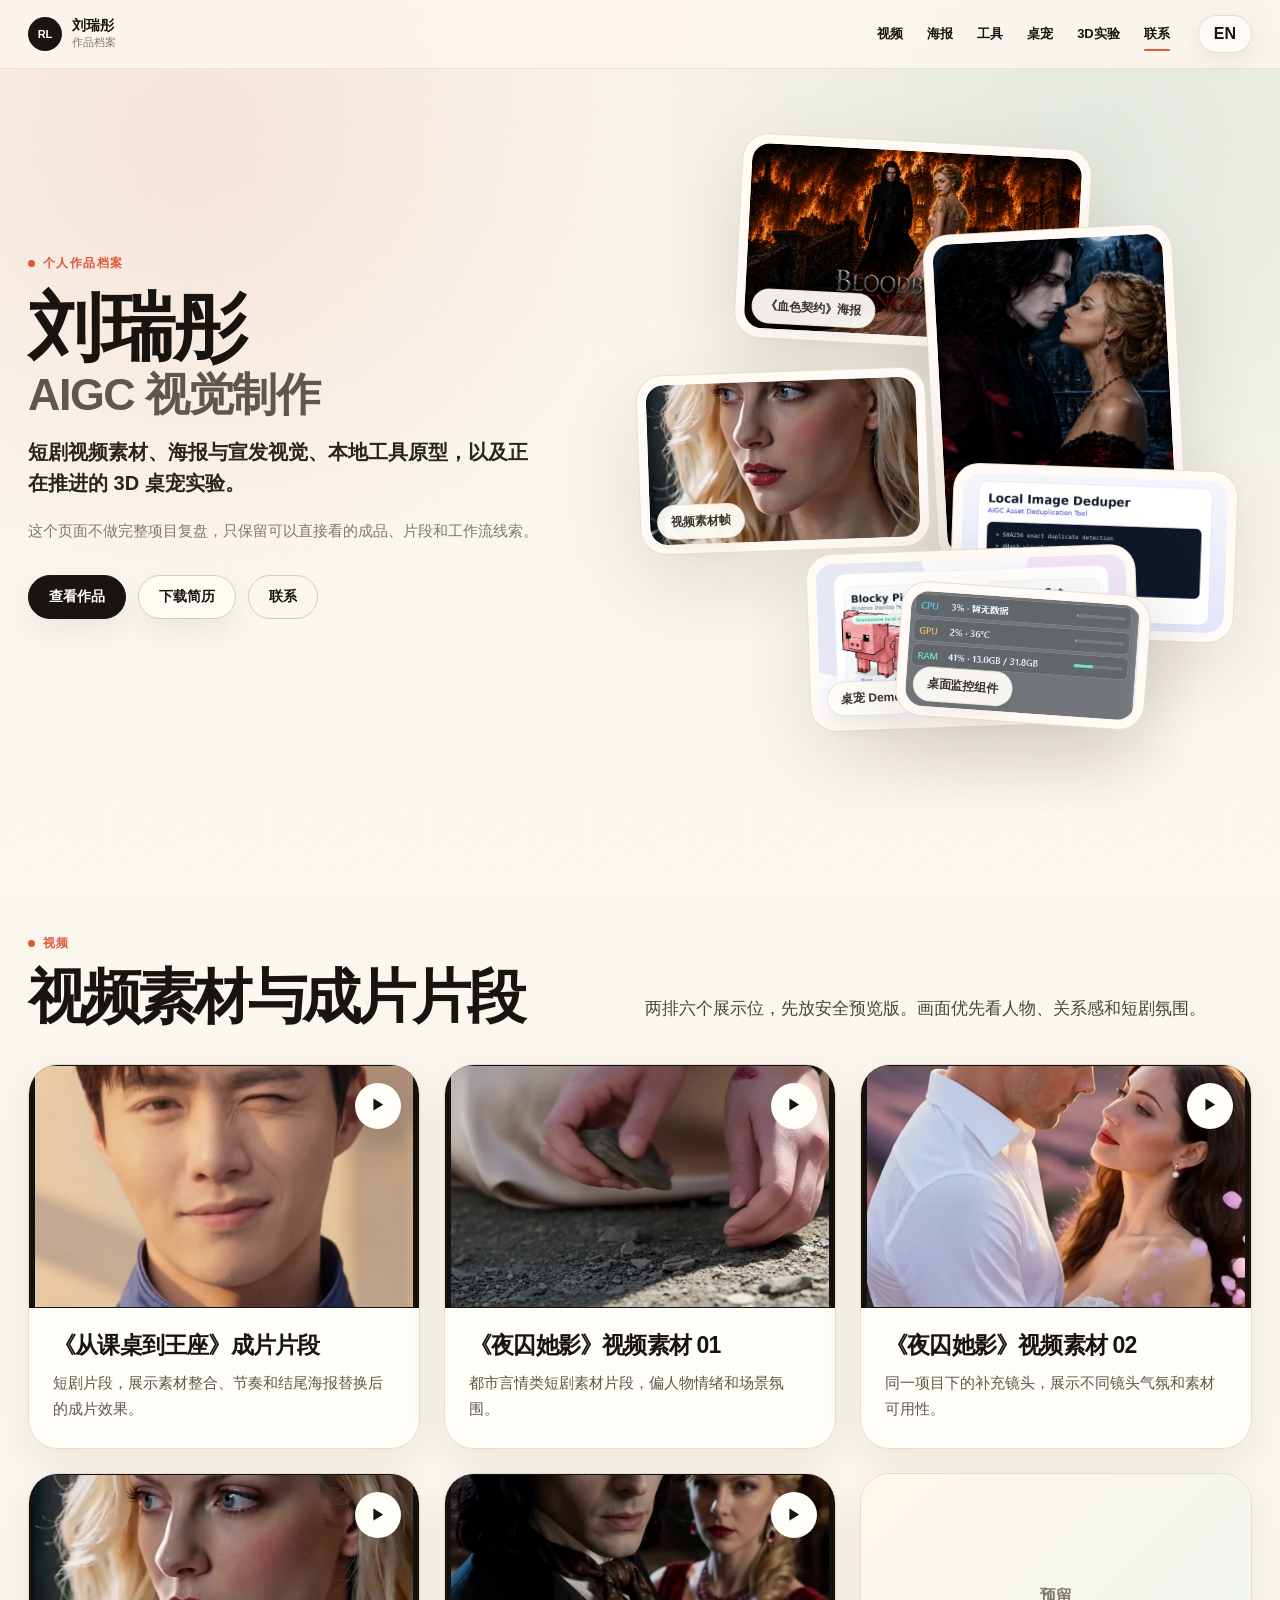
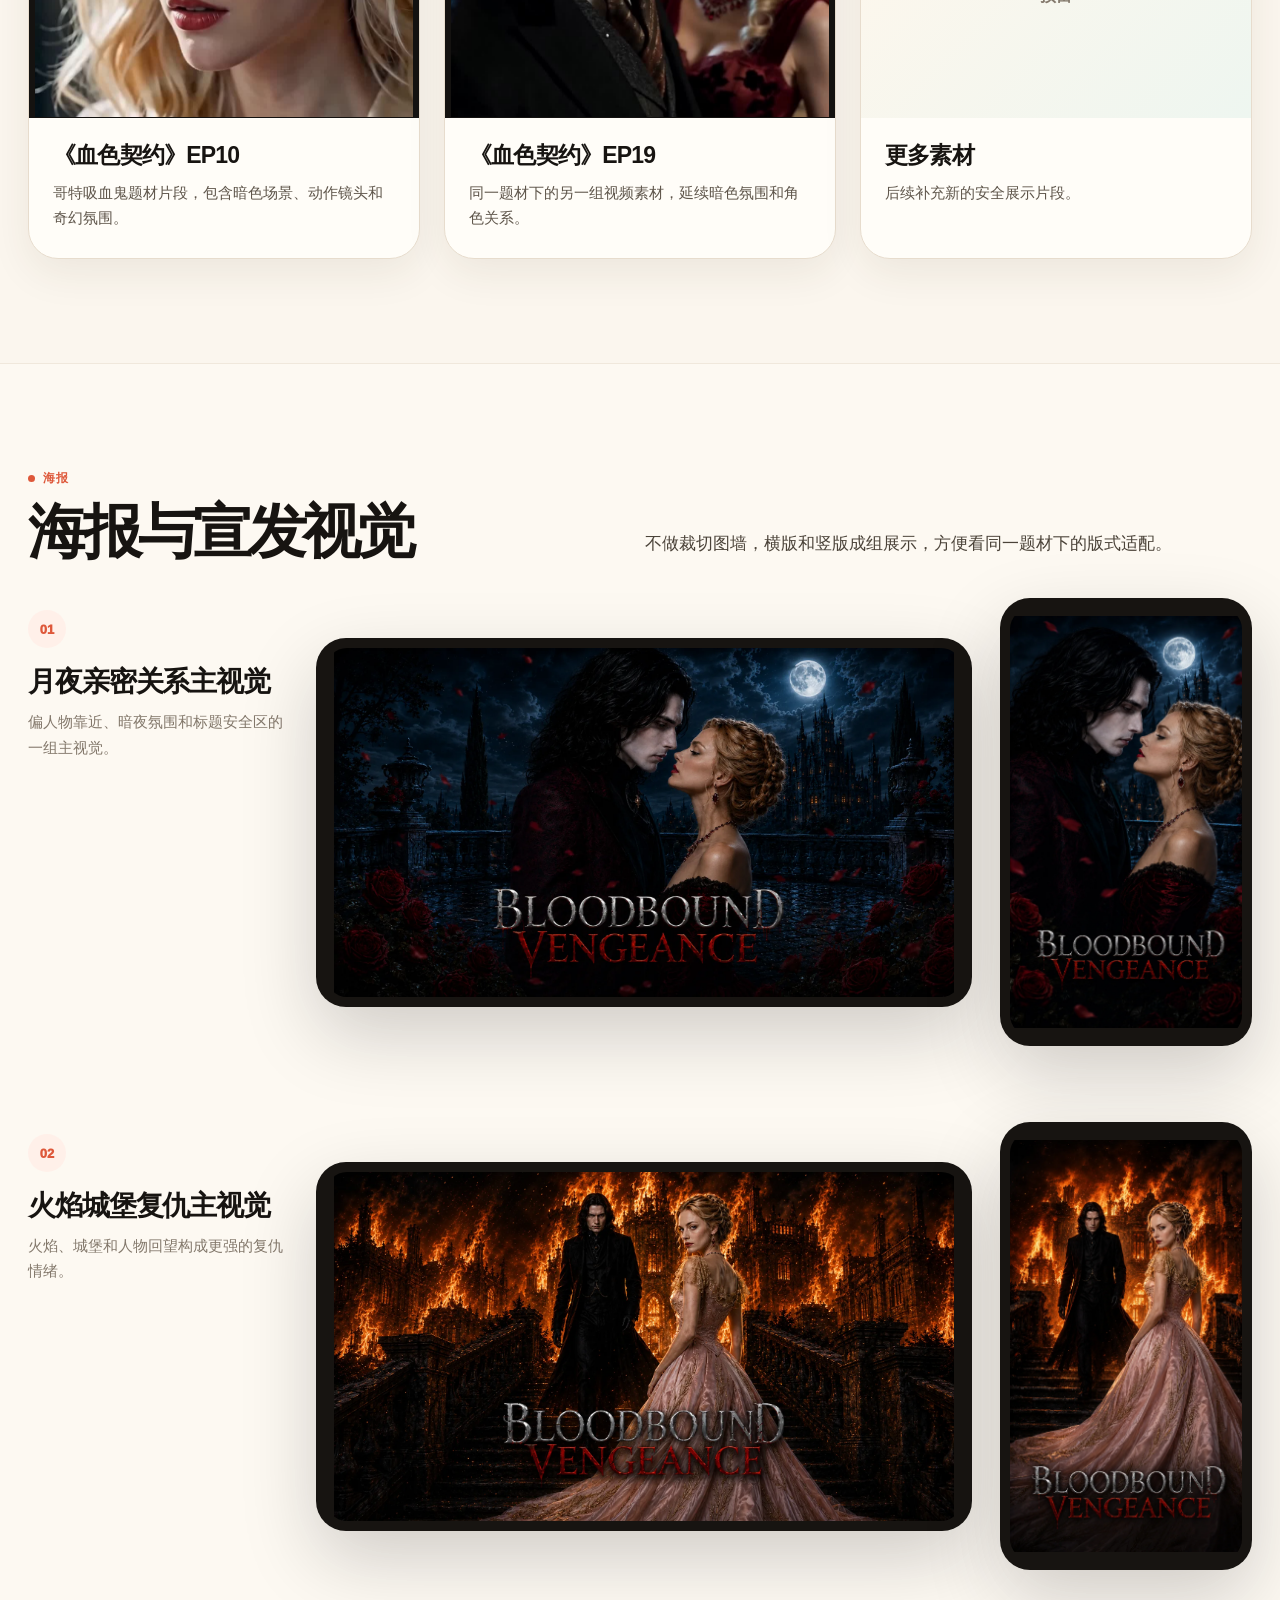
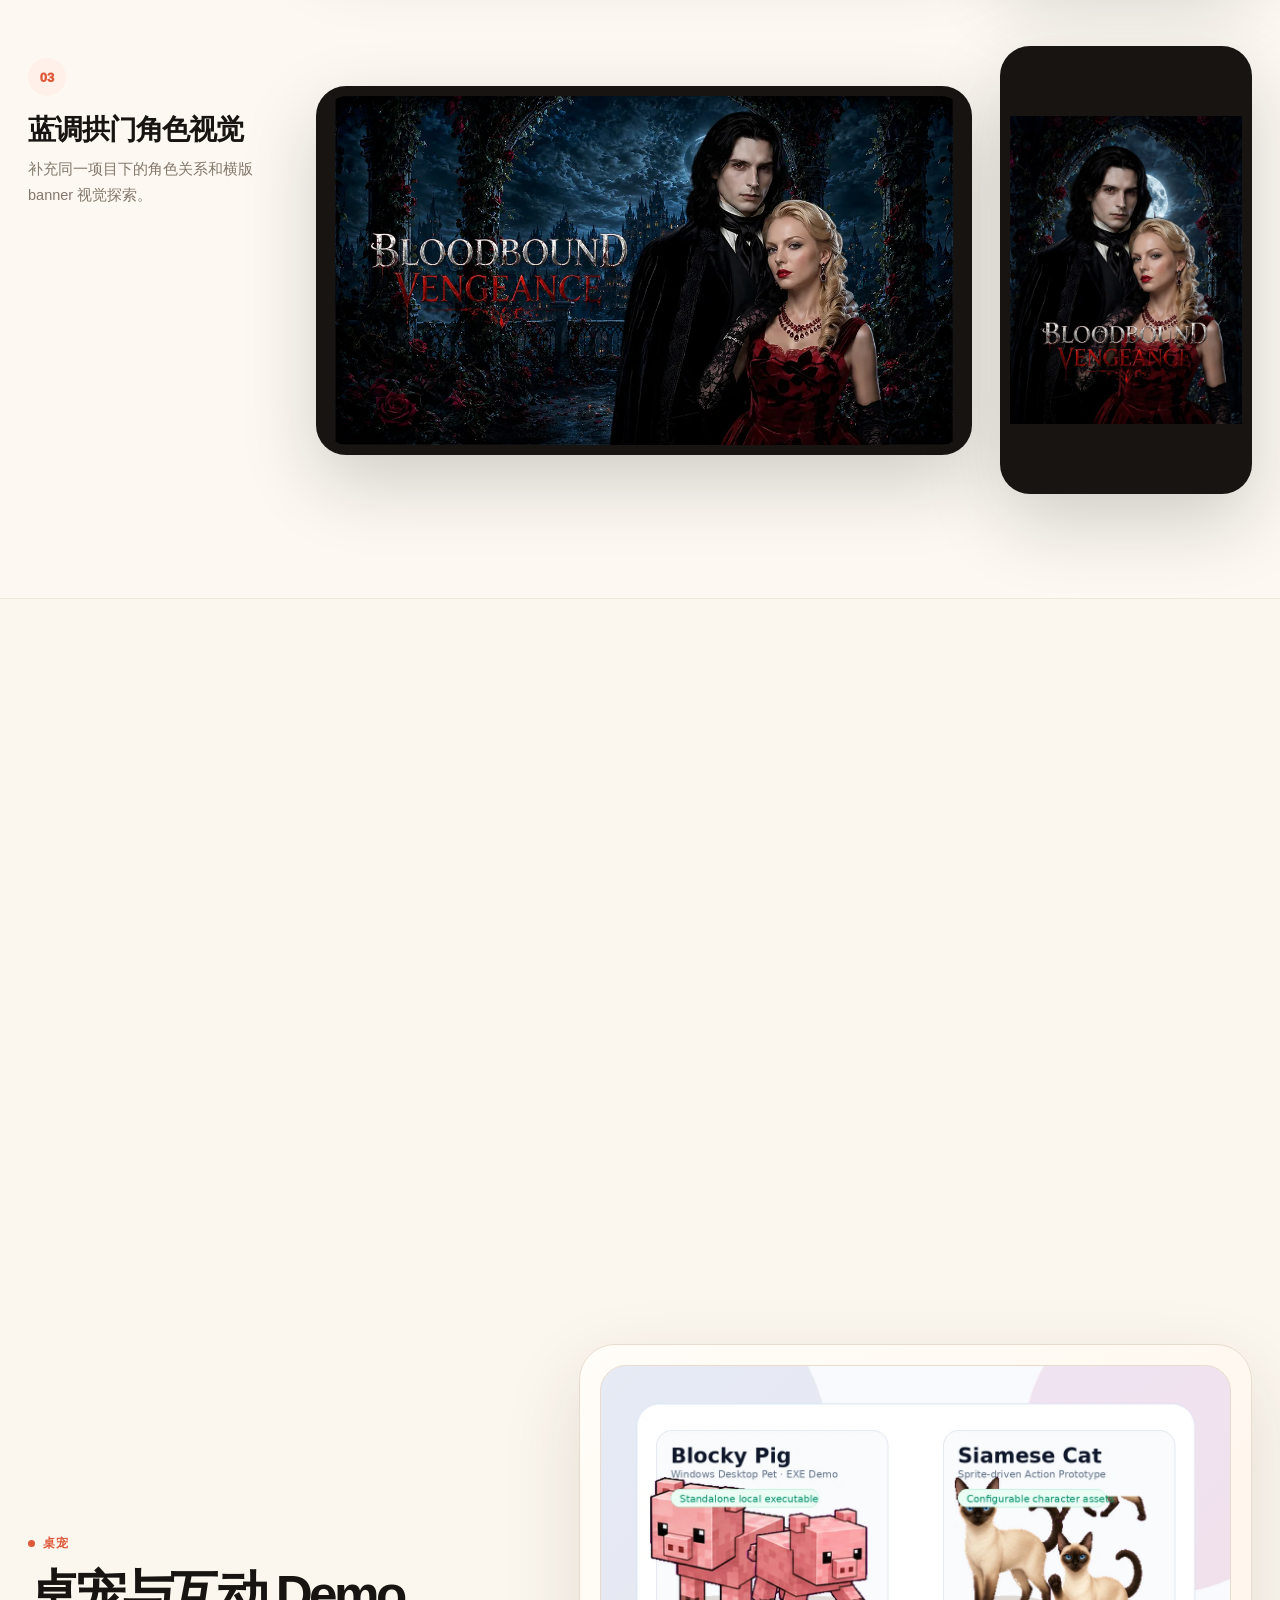
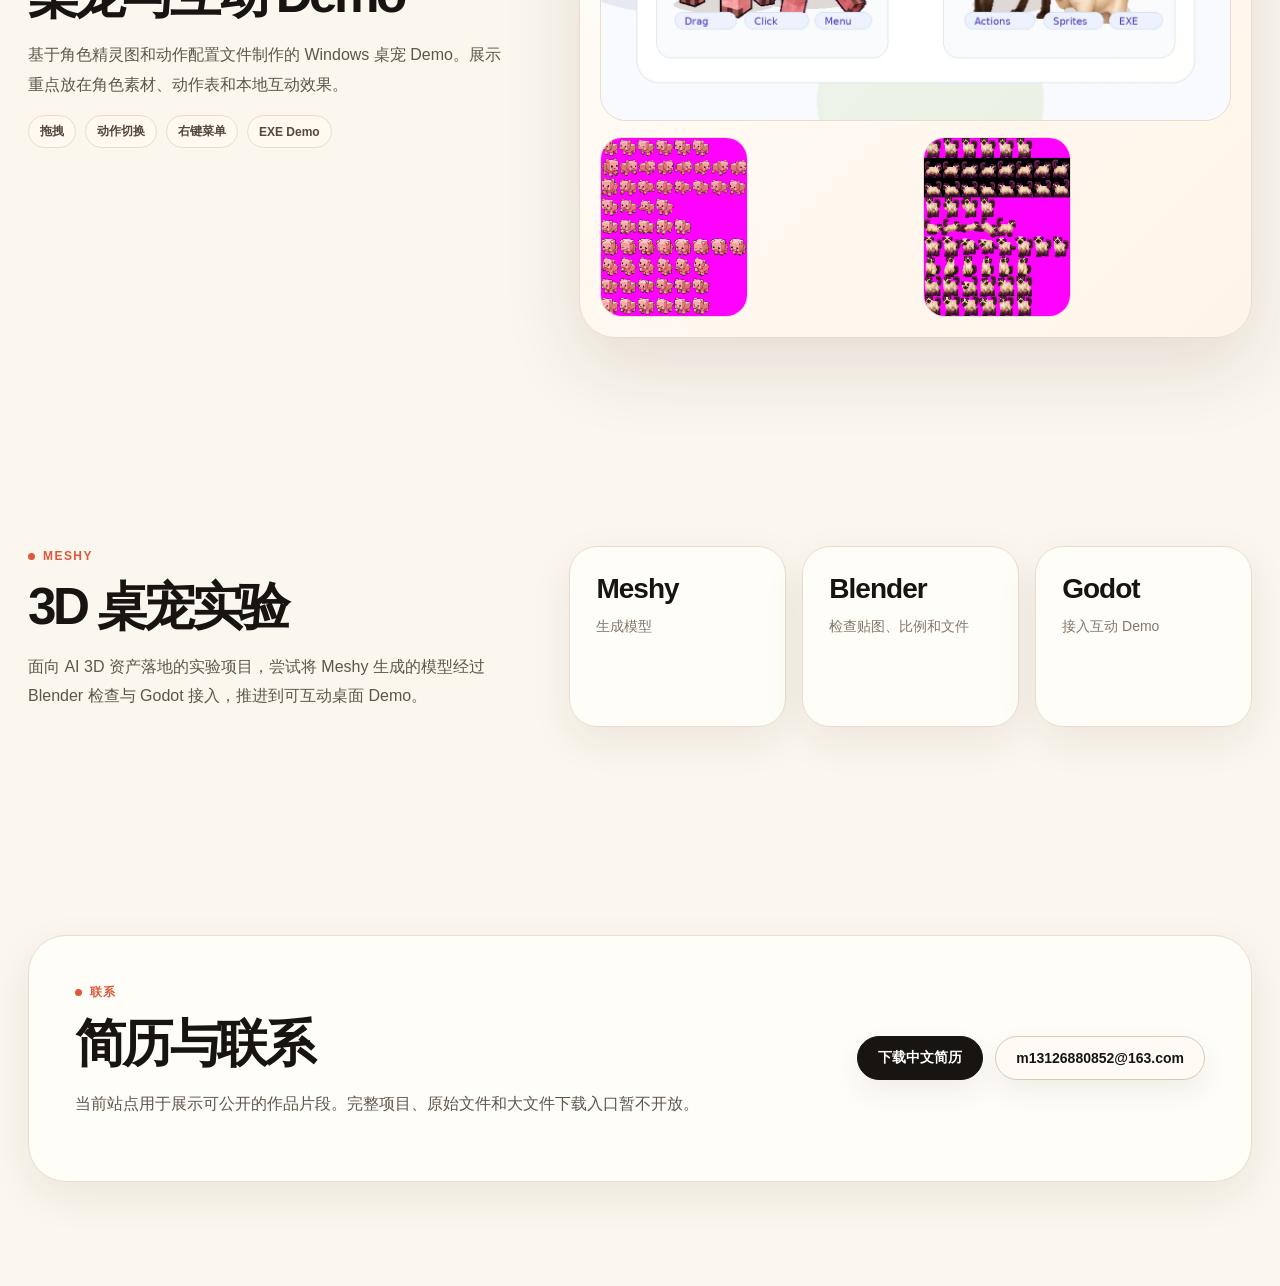
==== commit 2ae4fa6c: "Add files via upload" ====
--- a/index.html
+++ b/index.html
@@ -3,157 +3,149 @@
 <head>
   <meta charset="utf-8">
   <meta name="viewport" content="width=device-width, initial-scale=1">
-  <title>刘瑞彤｜AIGC 视觉制作 / 创意工作流</title>
-  <meta name="description" content="刘瑞彤的 AIGC 作品档案：短剧视觉素材、海报 KV、视频片段、本地工具原型、桌宠 Demo 与 3D 工作流实验。">
+  <title>刘瑞彤｜AIGC 视觉制作作品档案</title>
+  <meta name="description" content="刘瑞彤的 AIGC 视觉制作作品档案：短剧视频素材、海报与宣发视觉、本地工具原型、桌宠 Demo 与 Meshy 3D 实验。">
   <link rel="stylesheet" href="assets/css/main.css">
 </head>
 <body class="cn">
-  <nav class="nav" aria-label="Primary navigation">
-    <div class="wrap nav-inner">
-      <a class="brand" href="#top" aria-label="Ruitong Liu portfolio"><span class="brand-mark">RL</span><span><b>Ruitong Liu</b><small data-cn>作品档案</small><small data-en>Portfolio</small></span></a>
-      <div class="links">
-        <a data-nav href="#video" data-cn>视频</a><a data-nav href="#video" data-en>Video</a>
-        <a data-nav href="#visuals" data-cn>海报</a><a data-nav href="#visuals" data-en>Posters</a>
-        <a data-nav href="#tools" data-cn>工具</a><a data-nav href="#tools" data-en>Tools</a>
-        <a data-nav href="#pets" data-cn>桌宠</a><a data-nav href="#pets" data-en>Pets</a>
-        <a data-nav href="#meshy" data-cn>Meshy</a><a data-nav href="#meshy" data-en>Meshy</a>
-        <a data-nav href="#contact" data-cn>联系</a><a data-nav href="#contact" data-en>Contact</a>
+  <nav class="nav" aria-label="primary">
+    <div class="nav-wrap">
+      <a class="brand" href="#top" aria-label="刘瑞彤作品档案">
+        <span class="brand-dot">RL</span>
+        <span><b data-cn>刘瑞彤</b><b data-en>Ruitong Liu</b><small data-cn>作品档案</small><small data-en>Portfolio</small></span>
+      </a>
+      <div class="nav-links">
+        <a href="#video" data-nav data-cn>视频</a><a href="#video" data-nav data-en>Video</a>
+        <a href="#posters" data-nav data-cn>海报</a><a href="#posters" data-nav data-en>Posters</a>
+        <a href="#tools" data-nav data-cn>工具</a><a href="#tools" data-nav data-en>Tools</a>
+        <a href="#pets" data-nav data-cn>桌宠</a><a href="#pets" data-nav data-en>Pets</a>
+        <a href="#meshy" data-nav data-cn>3D实验</a><a href="#meshy" data-nav data-en>3D Lab</a>
+        <a href="#contact" data-nav data-cn>联系</a><a href="#contact" data-nav data-en>Contact</a>
       </div>
-      <button class="mobile-toggle" id="menuBtn" type="button">Menu</button>
-      <button class="lang" id="langBtn" type="button">EN</button>
-      <div class="mobile-menu" id="mobileMenu">
-        <a href="#video" data-cn>视频</a><a href="#video" data-en>Video</a>
-        <a href="#visuals" data-cn>海报</a><a href="#visuals" data-en>Posters</a>
-        <a href="#tools" data-cn>工具</a><a href="#tools" data-en>Tools</a>
-        <a href="#pets" data-cn>桌宠</a><a href="#pets" data-en>Pets</a>
-        <a href="#meshy">Meshy</a>
-        <a href="#contact" data-cn>联系</a><a href="#contact" data-en>Contact</a>
-      </div>
+      <button class="lang" id="langBtn" type="button" aria-label="toggle language">EN</button>
     </div>
   </nav>
 
   <main id="top">
-    <section class="hero">
-      <div class="wrap hero-grid">
-        <div class="hero-copy-block reveal">
-          <div class="kicker" data-cn>个人作品档案</div><div class="kicker" data-en>Selected Portfolio</div>
-          <h1>
-            <span class="name" data-cn>刘瑞彤</span><span class="name" data-en>Ruitong Liu</span>
-            <span class="title-line" data-cn>AIGC 视觉制作 / 创意工作流</span>
-            <span class="title-line" data-en>AIGC Visual Production / Creative Workflow</span>
-          </h1>
-          <p class="hero-copy" data-cn>一组围绕短剧视觉、海报 KV、视频片段、桌宠 Demo 和本地工具原型整理的作品记录。页面以可展示的成品和过程片段为主，保留一点制作现场的痕迹。</p>
-          <p class="hero-copy" data-en>A compact archive of short-drama visuals, posters, video clips, desktop pet demos, and local workflow prototypes. The page keeps the work visible and the notes practical.</p>
-          <p class="microline" data-cn>短剧视觉素材 · 海报与宣发视觉 · 轻量工具原型 · 3D 桌宠实验</p>
-          <p class="microline" data-en>Short-drama visuals · Campaign posters · Small tools · 3D desktop pet experiment</p>
-          <div class="cta">
-            <a class="btn primary" href="#video" data-cn>查看作品</a><a class="btn primary" href="#video" data-en>View Work</a>
-            <a class="btn" href="assets/downloads/resume-cn.pdf" download data-cn>下载简历</a><a class="btn" href="assets/downloads/resume-en.pdf" download data-en>Download CV</a>
-            <a class="btn ghost" href="mailto:m13126880852@163.com" data-cn>联系我</a><a class="btn ghost" href="mailto:m13126880852@163.com" data-en>Contact</a>
+    <section class="hero section-full">
+      <div class="hero-inner page-grid">
+        <div class="hero-copy reveal">
+          <div class="eyebrow" data-cn>个人作品档案</div><div class="eyebrow" data-en>Selected Portfolio</div>
+          <h1 data-cn><span>刘瑞彤</span><strong>AIGC 视觉制作</strong></h1>
+          <h1 data-en><span>Ruitong Liu</span><strong>AIGC Visual Production</strong></h1>
+          <p class="hero-lead" data-cn>短剧视频素材、海报与宣发视觉、本地工具原型，以及正在推进的 3D 桌宠实验。</p>
+          <p class="hero-lead" data-en>Short-drama video assets, campaign visuals, local tool prototypes, and an ongoing 3D desktop pet experiment.</p>
+          <p class="hero-sub" data-cn>这个页面不做完整项目复盘，只保留可以直接看的成品、片段和工作流线索。</p>
+          <p class="hero-sub" data-en>This page keeps the work visible: final visuals, preview clips, and practical workflow traces.</p>
+          <div class="hero-actions">
+            <a class="btn dark" href="#video" data-cn>查看作品</a><a class="btn dark" href="#video" data-en>View Work</a>
+            <a class="btn light" href="assets/downloads/resume-cn.pdf" download data-cn>下载简历</a><a class="btn light" href="assets/downloads/resume-en.pdf" download data-en>Download CV</a>
+            <a class="btn link" href="mailto:m13126880852@163.com" data-cn>联系</a><a class="btn link" href="mailto:m13126880852@163.com" data-en>Contact</a>
           </div>
         </div>
 
-        <div class="hero-board reveal" aria-label="作品拼贴板">
-          <div class="board-note" data-cn>近期片段</div><div class="board-note" data-en>Recent pieces</div>
-          <figure class="pin-card pin-1 float"><img src="assets/images/posters/bloodbound-fire-wide.webp" alt="血色契约横版海报"><figcaption data-cn>《血色契约》海报</figcaption><figcaption data-en>Bloodbound poster</figcaption></figure>
-          <figure class="pin-card pin-2 float"><img src="assets/images/posters/bloodbound-moon-vertical.webp" alt="血色契约竖版封面"><figcaption data-cn>竖版封面</figcaption><figcaption data-en>Vertical cover</figcaption></figure>
-          <figure class="pin-card pin-3 float"><img src="assets/images/video-blood10-cover.jpg" alt="视频素材帧"><figcaption data-cn>视频帧</figcaption><figcaption data-en>Video frame</figcaption></figure>
-          <figure class="pin-card pin-4 float"><img src="assets/images/tools/local-image-deduper.webp" alt="本地图片查重工具"><figcaption data-cn>图片查重工具</figcaption><figcaption data-en>Image dedupe tool</figcaption></figure>
-          <figure class="pin-card pin-5 float"><img src="assets/images/pets/desktop-pet-showcase.webp" alt="桌宠展示图"><figcaption data-cn>桌宠 Demo</figcaption><figcaption data-en>Desktop pet demo</figcaption></figure>
-          <figure class="pin-card pin-6 float"><img src="assets/images/tools/hardware-glass.webp" alt="桌面监控组件"><figcaption data-cn>桌面监控组件</figcaption><figcaption data-en>Desktop widget</figcaption></figure>
+        <div class="work-collage reveal" aria-label="作品拼贴">
+          <figure class="tile tile-a" data-depth="12"><img src="assets/images/posters/bloodbound-fire-wide.webp" alt="血色契约横版海报"><figcaption data-cn>《血色契约》海报</figcaption><figcaption data-en>Bloodbound poster</figcaption></figure>
+          <figure class="tile tile-b" data-depth="22"><img src="assets/images/posters/bloodbound-moon-vertical.webp" alt="血色契约竖版海报"><figcaption data-cn>竖版封面</figcaption><figcaption data-en>Vertical cover</figcaption></figure>
+          <figure class="tile tile-c" data-depth="18"><img src="assets/images/video-blood10-cover.jpg" alt="视频素材帧"><figcaption data-cn>视频素材帧</figcaption><figcaption data-en>Video frame</figcaption></figure>
+          <figure class="tile tile-d" data-depth="10"><img src="assets/images/tools/local-image-deduper.webp" alt="本地图片查重工具"><figcaption data-cn>本地图片查重</figcaption><figcaption data-en>Image dedupe</figcaption></figure>
+          <figure class="tile tile-e" data-depth="16"><img src="assets/images/pets/desktop-pet-showcase.webp" alt="桌宠展示"><figcaption data-cn>桌宠 Demo</figcaption><figcaption data-en>Desktop pet</figcaption></figure>
+          <figure class="tile tile-f" data-depth="14"><img src="assets/images/tools/hardware-glass.webp" alt="桌面监控组件"><figcaption data-cn>桌面监控组件</figcaption><figcaption data-en>Desktop widget</figcaption></figure>
         </div>
       </div>
     </section>
 
-    <section id="video" class="section-video">
-      <div class="wrap">
-        <div class="section-head simple reveal">
-          <div>
-            <div class="kicker">Video Assets & Episode Clips</div>
-            <h2 class="section-title" data-cn>视频素材与成片片段</h2><h2 class="section-title" data-en>Video Clips</h2>
-          </div>
-          <p class="section-desc" data-cn>保留两排六个视频位。当前展示的是安全预览片段，后续可继续补充公司电脑里的素材。</p>
-          <p class="section-desc" data-en>Six slots are reserved for safe preview clips. More items can be added later without changing the layout.</p>
+    <section id="video" class="section-pad">
+      <div class="section-shell">
+        <div class="section-title-row reveal">
+          <div><span class="label" data-cn>视频</span><span class="label" data-en>Video</span><h2 data-cn>视频素材与成片片段</h2><h2 data-en>Video Assets & Episode Clips</h2></div>
+          <p data-cn>两排六个展示位，先放安全预览版。画面优先看人物、关系感和短剧氛围。</p>
+          <p data-en>Six preview slots, focused on characters, mood, and usable short-drama shots.</p>
         </div>
         <div class="video-grid">
-          <article class="video-card reveal" data-video="assets/videos/desk-to-throne-preview.mp4" data-poster="assets/images/video-desk-cover.jpg"><div class="video-thumb"><img src="assets/images/video-desk-cover.jpg" alt="从课桌到王座视频封面"><span class="play-badge">▶</span></div><div class="video-meta"><h3 data-cn>《从课桌到王座》成片片段</h3><h3 data-en>Desk to Throne</h3><p data-cn>独立短剧片段，展示素材整合、短剧节奏和结尾海报替换后的成片效果。</p><p data-en>Edited episode clip with pacing, material integration, and ending poster replacement.</p></div></article>
-          <article class="video-card reveal" data-video="assets/videos/night-prison-17-preview.mp4" data-poster="assets/images/video-night17-cover.jpg"><div class="video-thumb"><img src="assets/images/video-night17-cover.jpg" alt="夜囚她影视频素材1"><span class="play-badge">▶</span></div><div class="video-meta"><h3 data-cn>《夜囚她影》视频素材 01</h3><h3 data-en>Night Prison Her Shadow 01</h3><p data-cn>都市言情类短剧素材片段，偏人物情绪和场景氛围。</p><p data-en>Short-drama material focused on character emotion and scene mood.</p></div></article>
-          <article class="video-card reveal" data-video="assets/videos/night-prison-21-preview.mp4" data-poster="assets/images/video-night21-cover.jpg"><div class="video-thumb"><img src="assets/images/video-night21-cover.jpg" alt="夜囚她影视频素材2"><span class="play-badge">▶</span></div><div class="video-meta"><h3 data-cn>《夜囚她影》视频素材 02</h3><h3 data-en>Night Prison Her Shadow 02</h3><p data-cn>同一项目下的补充镜头，用于展示不同镜头气氛和素材可用性。</p><p data-en>Additional shot preview from the same project, showing a different mood and use case.</p></div></article>
-          <article class="video-card reveal" data-video="assets/videos/bloodbound-ep10-preview.mp4" data-poster="assets/images/video-blood10-cover.jpg"><div class="video-thumb"><img src="assets/images/video-blood10-cover.jpg" alt="血色契约EP10"><span class="play-badge">▶</span></div><div class="video-meta"><h3 data-cn>《血色契约》EP10</h3><h3 data-en>Bloodbound Vengeance EP10</h3><p data-cn>哥特吸血鬼题材片段，包含暗色场景、动作镜头和奇幻氛围。</p><p data-en>Gothic vampire preview with dark scenes, action shots, and fantasy mood.</p></div></article>
-          <article class="video-card reveal" data-video="assets/videos/bloodbound-ep19-preview.mp4" data-poster="assets/images/video-blood19-cover.jpg"><div class="video-thumb"><img src="assets/images/video-blood19-cover.jpg" alt="血色契约EP19"><span class="play-badge">▶</span></div><div class="video-meta"><h3 data-cn>《血色契约》EP19</h3><h3 data-en>Bloodbound Vengeance EP19</h3><p data-cn>同一题材下的另一组视频素材，延续暗色氛围和角色关系。</p><p data-en>Another preview from the same project, keeping the dark mood and character tension.</p></div></article>
-          <article class="video-card reserved reveal"><div class="reserved-box"><span data-cn>预留位</span><span data-en>Reserved</span></div><div class="video-meta"><h3 data-cn>更多视频素材</h3><h3 data-en>More Video Materials</h3><p data-cn>周一继续补充安全展示片段。</p><p data-en>More safe preview clips can be added later.</p></div></article>
+          <article class="video-card reveal" data-video="assets/videos/desk-to-throne-preview.mp4"><button class="video-cover"><img src="assets/images/video-desk-cover.jpg" alt="从课桌到王座"><span>▶</span></button><div><h3 data-cn>《从课桌到王座》成片片段</h3><h3 data-en>Desk to Throne</h3><p data-cn>短剧片段，展示素材整合、节奏和结尾海报替换后的成片效果。</p><p data-en>Edited episode clip with material integration and ending poster replacement.</p></div></article>
+          <article class="video-card reveal" data-video="assets/videos/night-prison-17-preview.mp4"><button class="video-cover"><img src="assets/images/video-night17-cover.jpg" alt="夜囚她影 01"><span>▶</span></button><div><h3 data-cn>《夜囚她影》视频素材 01</h3><h3 data-en>Night Prison Her Shadow 01</h3><p data-cn>都市言情类短剧素材片段，偏人物情绪和场景氛围。</p><p data-en>Short-drama material focused on emotion and scene mood.</p></div></article>
+          <article class="video-card reveal" data-video="assets/videos/night-prison-21-preview.mp4"><button class="video-cover"><img src="assets/images/video-night21-cover.jpg" alt="夜囚她影 02"><span>▶</span></button><div><h3 data-cn>《夜囚她影》视频素材 02</h3><h3 data-en>Night Prison Her Shadow 02</h3><p data-cn>同一项目下的补充镜头，展示不同镜头气氛和素材可用性。</p><p data-en>Additional shot preview from the same project.</p></div></article>
+          <article class="video-card reveal" data-video="assets/videos/bloodbound-ep10-preview.mp4"><button class="video-cover"><img src="assets/images/video-blood10-cover.jpg" alt="血色契约 EP10"><span>▶</span></button><div><h3 data-cn>《血色契约》EP10</h3><h3 data-en>Bloodbound Vengeance EP10</h3><p data-cn>哥特吸血鬼题材片段，包含暗色场景、动作镜头和奇幻氛围。</p><p data-en>Gothic vampire preview with dark scenes and fantasy mood.</p></div></article>
+          <article class="video-card reveal" data-video="assets/videos/bloodbound-ep19-preview.mp4"><button class="video-cover"><img src="assets/images/video-blood19-cover.jpg" alt="血色契约 EP19"><span>▶</span></button><div><h3 data-cn>《血色契约》EP19</h3><h3 data-en>Bloodbound Vengeance EP19</h3><p data-cn>同一题材下的另一组视频素材，延续暗色氛围和角色关系。</p><p data-en>Another preview from the same project.</p></div></article>
+          <article class="video-card placeholder reveal"><div class="placeholder-box"><span data-cn>预留</span><span data-en>Reserved</span></div><div><h3 data-cn>更多素材</h3><h3 data-en>More Clips</h3><p data-cn>后续补充新的安全展示片段。</p><p data-en>More safe preview clips can be added later.</p></div></article>
         </div>
       </div>
     </section>
 
-    <section id="visuals" class="section-visuals">
-      <div class="wrap">
-        <div class="section-head compact reveal">
-          <div>
-            <div class="kicker">Posters & Campaign Visuals</div>
-            <h2 class="section-title" data-cn>海报与宣发视觉</h2><h2 class="section-title" data-en>Posters & Campaign Visuals</h2>
-          </div>
-          <p class="section-desc" data-cn>这里以完整图展示为主。横版和竖版成组出现，重点看同一题材下的画面气质、标题区和移动端适配。</p>
-          <p class="section-desc" data-en>Complete visuals are shown in horizontal / vertical pairs, with attention to mood, title area, and mobile adaptation.</p>
+    <section id="posters" class="section-pad posters-section">
+      <div class="section-shell">
+        <div class="section-title-row reveal">
+          <div><span class="label" data-cn>海报</span><span class="label" data-en>Posters</span><h2 data-cn>海报与宣发视觉</h2><h2 data-en>Posters & Campaign Visuals</h2></div>
+          <p data-cn>不做裁切图墙，横版和竖版成组展示，方便看同一题材下的版式适配。</p>
+          <p data-en>Horizontal and vertical visuals are shown together to keep the layout adaptation clear.</p>
         </div>
-        <div class="visual-series">
-          <article class="series reveal">
-            <div class="series-copy"><span class="series-no">01</span><h3 data-cn>月夜亲密关系主视觉</h3><h3 data-en>Moonlit Character Tension</h3><p data-cn>更偏人物靠近和暗夜氛围的一组，适合主视觉与移动端封面成组展示。</p><p data-en>A pair focused on close character tension and night atmosphere.</p></div>
-            <div class="poster-pair moon"><button class="poster-frame wide" data-full="assets/images/posters/bloodbound-moon-wide.webp"><img src="assets/images/posters/bloodbound-moon-wide.webp" alt="月夜横版海报"></button><button class="poster-frame tall" data-full="assets/images/posters/bloodbound-moon-vertical.webp"><img src="assets/images/posters/bloodbound-moon-vertical.webp" alt="月夜竖版海报"></button></div>
+        <div class="poster-showcase">
+          <article class="poster-row reveal">
+            <div class="poster-text"><span>01</span><h3 data-cn>月夜亲密关系主视觉</h3><h3 data-en>Moonlit Character Tension</h3><p data-cn>偏人物靠近、暗夜氛围和标题安全区的一组主视觉。</p><p data-en>A pair focused on character tension, night mood, and title-safe layout.</p></div>
+            <button class="poster-frame wide" data-full="assets/images/posters/bloodbound-moon-wide.webp"><img src="assets/images/posters/bloodbound-moon-wide.webp" alt="月夜横版"></button>
+            <button class="poster-frame tall" data-full="assets/images/posters/bloodbound-moon-vertical.webp"><img src="assets/images/posters/bloodbound-moon-vertical.webp" alt="月夜竖版"></button>
           </article>
-          <article class="series reveal">
-            <div class="series-copy"><span class="series-no">02</span><h3 data-cn>火焰城堡复仇主视觉</h3><h3 data-en>Burning Castle Visual</h3><p data-cn>火焰、城堡和人物站位更强，题材辨识度更直接。</p><p data-en>A stronger genre visual built around fire, castle space, and character placement.</p></div>
-            <div class="poster-pair fire"><button class="poster-frame wide" data-full="assets/images/posters/bloodbound-fire-wide.webp"><img src="assets/images/posters/bloodbound-fire-wide.webp" alt="火焰横版海报"></button><button class="poster-frame tall" data-full="assets/images/posters/bloodbound-fire-vertical.webp"><img src="assets/images/posters/bloodbound-fire-vertical.webp" alt="火焰竖版海报"></button></div>
+          <article class="poster-row reveal reverse">
+            <div class="poster-text"><span>02</span><h3 data-cn>火焰城堡复仇主视觉</h3><h3 data-en>Burning Castle Visuals</h3><p data-cn>火焰、城堡和人物回望构成更强的复仇情绪。</p><p data-en>A stronger revenge mood built around fire, castle space, and character posture.</p></div>
+            <button class="poster-frame wide" data-full="assets/images/posters/bloodbound-fire-wide.webp"><img src="assets/images/posters/bloodbound-fire-wide.webp" alt="火焰横版"></button>
+            <button class="poster-frame tall" data-full="assets/images/posters/bloodbound-fire-vertical.webp"><img src="assets/images/posters/bloodbound-fire-vertical.webp" alt="火焰竖版"></button>
           </article>
-          <article class="series reveal">
-            <div class="series-copy"><span class="series-no">03</span><h3 data-cn>蓝调拱门角色视觉</h3><h3 data-en>Blue Gothic Character Visual</h3><p data-cn>偏角色海报和横版 banner 的补充样式，保留同一项目下的另一种气质。</p><p data-en>A character-focused poster and banner set with a cooler gothic tone.</p></div>
-            <div class="poster-pair blue"><button class="poster-frame wide" data-full="assets/images/posters/bloodbound-banner.webp"><img src="assets/images/posters/bloodbound-banner.webp" alt="蓝调横版 banner"></button><button class="poster-frame tall" data-full="assets/images/posters/bloodbound-cover.webp"><img src="assets/images/posters/bloodbound-cover.webp" alt="蓝调竖版封面"></button></div>
+          <article class="poster-row reveal">
+            <div class="poster-text"><span>03</span><h3 data-cn>蓝调拱门角色视觉</h3><h3 data-en>Blue Gothic Character Visuals</h3><p data-cn>补充同一项目下的角色关系和横版 banner 视觉探索。</p><p data-en>Additional banner and cover exploration for the same visual world.</p></div>
+            <button class="poster-frame wide" data-full="assets/images/posters/bloodbound-banner.webp"><img src="assets/images/posters/bloodbound-banner.webp" alt="蓝调横版"></button>
+            <button class="poster-frame tall" data-full="assets/images/posters/bloodbound-cover.webp"><img src="assets/images/posters/bloodbound-cover.webp" alt="蓝调竖版"></button>
           </article>
         </div>
       </div>
     </section>
 
-    <section id="tools" class="section-tools">
-      <div class="wrap">
-        <div class="section-head compact reveal"><div><div class="kicker">Local Tool Prototypes</div><h2 class="section-title" data-cn>本地工具原型</h2><h2 class="section-title" data-en>Local Tool Prototypes</h2></div><p class="section-desc" data-cn>作为作品档案里的小型实验：它们服务的是素材整理、桌面监控和创作过程中的具体场景。</p><p class="section-desc" data-en>Small experiments for asset sorting, desktop monitoring, and practical production scenarios.</p></div>
-        <div class="tool-duo">
-          <article class="tool-card reveal"><div class="tool-shot"><img src="assets/images/tools/local-image-deduper.webp" alt="本地图片查重工具"></div><div class="tool-copy"><h3 data-cn>本地图片查重工具</h3><h3 data-en>Local Image Deduper</h3><p data-cn>面向 AIGC 批量素材整理的 Windows 本地工具原型，支持重复图和相似图检测，适合归档前做初步清理。</p><p data-en>A local Windows prototype for detecting duplicate and visually similar images before archiving.</p><div class="tags"><span>SHA256</span><span>dHash</span><span>CSV</span></div></div></article>
-          <article class="tool-card reveal"><div class="tool-shot"><img src="assets/images/tools/hardware-glass.webp" alt="Hardware Glass 桌面监控组件"></div><div class="tool-copy"><h3>Hardware Glass</h3><p data-cn>轻量桌面悬浮组件，用于查看 CPU、GPU 与内存状态。适合剪辑、游戏或跑 AI 工具时放在屏幕边缘。</p><p data-en>A lightweight floating widget for CPU, GPU, and RAM status during editing, gaming, or AI tool usage.</p><div class="tags"><span>Windows</span><span>Widget</span><span>EXE</span></div></div></article>
+    <section id="tools" class="section-pad tools-section">
+      <div class="section-shell">
+        <div class="section-title-row reveal">
+          <div><span class="label" data-cn>工具</span><span class="label" data-en>Tools</span><h2 data-cn>本地工具原型</h2><h2 data-en>Local Tool Prototypes</h2></div>
+          <p data-cn>这里保留工具的用途和界面，不做工程包装；除简历外暂不开放下载入口。</p>
+          <p data-en>Tool previews are shown as workflow prototypes. Downloads are closed except resumes.</p>
+        </div>
+        <div class="tool-layout">
+          <article class="tool-card reveal"><img src="assets/images/tools/local-image-deduper.webp" alt="本地图片查重工具"><div><h3 data-cn>本地图片查重工具</h3><h3 data-en>Local Image Deduper</h3><p data-cn>面向 AIGC 批量素材整理的本地工具原型，覆盖重复图检测、相似图筛选和项目归档前的初步清理。</p><p data-en>A local prototype for AIGC asset sorting, duplicate detection, and early-stage cleanup.</p><div class="chip-row"><span>SHA256</span><span>dHash</span><span>CSV</span></div></div></article>
+          <article class="tool-card reveal"><img src="assets/images/tools/hardware-glass.webp" alt="Hardware Glass"><div><h3 data-cn>Hardware Glass 桌面监控组件</h3><h3 data-en>Hardware Glass</h3><p data-cn>轻量桌面悬浮组件，用于在剪辑、游戏和 AI 工具运行场景中查看 CPU、GPU 与内存状态。</p><p data-en>A lightweight floating desktop widget for CPU, GPU, and memory status.</p><div class="chip-row"><span>Windows</span><span>悬浮窗口</span><span>Prototype</span></div></div></article>
         </div>
       </div>
     </section>
 
-    <section id="pets" class="section-pets">
-      <div class="wrap pet-grid">
-        <div class="pet-copy reveal"><div class="kicker">Desktop Pet Demos</div><h2 class="section-title" data-cn>桌宠与互动 Demo</h2><h2 class="section-title" data-en>Desktop Pet Demos</h2><p class="section-desc" data-cn>基于角色精灵图和动作配置文件制作的 Windows 桌宠 Demo。重点在“角色素材如何变成可拖拽、可互动的桌面小程序”。</p><p class="section-desc" data-en>Windows desktop pet demos made from sprite sheets and action config files, focused on turning character assets into small interactive programs.</p><div class="mini-list"><span data-cn>拖拽互动</span><span data-en>Drag interaction</span><span data-cn>动作切换</span><span data-en>Action switching</span><span data-cn>右键菜单</span><span data-en>Right-click menu</span><span data-cn>本地 EXE</span><span data-en>Local EXE</span></div></div>
-        <div class="pet-board reveal"><img src="assets/images/pets/desktop-pet-showcase.webp" alt="桌宠展示图"><div class="pet-thumbs"><img src="assets/images/pets/blocky-pig.webp" alt="方块小猪桌宠"><img src="assets/images/pets/sapphire-siamese.webp" alt="暹罗猫桌宠"></div></div>
+    <section id="pets" class="section-pad pets-section">
+      <div class="section-shell pet-shell">
+        <div class="pet-copy reveal">
+          <span class="label" data-cn>桌宠</span><span class="label" data-en>Pets</span>
+          <h2 data-cn>桌宠与互动 Demo</h2><h2 data-en>Desktop Pet Demos</h2>
+          <p data-cn>基于角色精灵图和动作配置文件制作的 Windows 桌宠 Demo。展示重点放在角色素材、动作表和本地互动效果。</p>
+          <p data-en>Windows desktop pet demos built from sprite sheets and action configs, focused on character assets and local interaction.</p>
+          <div class="chip-row"><span>拖拽</span><span>动作切换</span><span>右键菜单</span><span>EXE Demo</span></div>
+        </div>
+        <div class="pet-visual reveal">
+          <img class="pet-main" src="assets/images/pets/desktop-pet-showcase.webp" alt="桌宠展示图">
+          <div class="pet-mini"><img src="assets/images/pets/blocky-pig.webp" alt="方块小猪"><img src="assets/images/pets/sapphire-siamese.webp" alt="暹罗猫"></div>
+        </div>
       </div>
     </section>
 
-    <section id="meshy" class="section-meshy">
-      <div class="wrap meshy-grid">
-        <div class="meshy-card reveal"><div class="kicker">Meshy 3D Workflow</div><h2 class="section-title" data-cn>Meshy 3D 桌宠实验</h2><h2 class="section-title" data-en>Meshy 3D Desktop Pet Experiment</h2><p class="section-desc" data-cn>面向 AI 3D 资产落地的实验项目。目标是把 Meshy 生成的 3D 模型经过 Blender 检查与 Godot 接入，推进到可互动桌面 Demo。</p><p class="section-desc" data-en>An experiment for moving Meshy-generated 3D assets through Blender checks and Godot integration toward an interactive desktop demo.</p></div>
-        <div class="pipeline reveal"><div><b>Meshy</b><span data-cn>模型生成与文件整理</span><span data-en>Model generation and file organization</span></div><div><b>Blender</b><span data-cn>材质、贴图与比例检查</span><span data-en>Material, texture, and scale checks</span></div><div><b>Godot</b><span data-cn>桌面互动 Demo 接入</span><span data-en>Desktop interaction demo integration</span></div></div>
+    <section id="meshy" class="section-pad meshy-section">
+      <div class="section-shell split-shell">
+        <div class="reveal"><span class="label">Meshy</span><h2 data-cn>3D 桌宠实验</h2><h2 data-en>3D Desktop Pet Experiment</h2><p data-cn>面向 AI 3D 资产落地的实验项目，尝试将 Meshy 生成的模型经过 Blender 检查与 Godot 接入，推进到可互动桌面 Demo。</p><p data-en>An ongoing experiment to move Meshy-generated 3D assets through Blender inspection and Godot integration into an interactive desktop demo.</p></div>
+        <div class="workflow-line reveal"><div><b>Meshy</b><span data-cn>生成模型</span><span data-en>Model generation</span></div><div><b>Blender</b><span data-cn>检查贴图、比例和文件</span><span data-en>Inspect materials, scale, and files</span></div><div><b>Godot</b><span data-cn>接入互动 Demo</span><span data-en>Prototype desktop interaction</span></div></div>
       </div>
     </section>
 
-    <section id="ip" class="section-ip">
-      <div class="wrap ip-panel reveal">
-        <div><div class="kicker">Other IP & Product Visuals</div><h2 class="section-title" data-cn>其他 IP 与产品视觉</h2><h2 class="section-title" data-en>Other IP & Product Visuals</h2><p class="section-desc" data-cn>这里预留给熊猫 IP、透明底角色图、产品图和后续补充素材。当前先保留位置，等周一补图后替换。</p><p class="section-desc" data-en>Reserved for Panda IP, transparent character assets, product visuals, and later updates.</p></div>
-        <div class="ip-placeholder"><span data-cn>后续补充 IP / 产品图</span><span data-en>IP / product visuals to be added</span></div>
-      </div>
-    </section>
-
-    <section id="contact" class="section-contact">
-      <div class="wrap contact-panel reveal">
-        <div><div class="kicker">Resume & Contact</div><h2 class="section-title" data-cn>简历与联系</h2><h2 class="section-title" data-en>Resume & Contact</h2><p data-cn>作品集会继续更新。商业项目仅展示安全预览和必要说明，完整作品或 Demo 可在沟通中进一步展示。</p><p data-en>This portfolio will keep being updated. Commercial work is shown through safe previews and short notes only.</p><p class="contact-line">m13126880852@163.com · Beijing · ryanarescreative.com</p></div>
-        <div class="cta stacked"><a class="btn primary" href="assets/downloads/resume-cn.pdf" download data-cn>下载中文简历</a><a class="btn primary" href="assets/downloads/resume-cn.pdf" download data-en>Download CN Resume</a><a class="btn" href="assets/downloads/resume-en.pdf" download>English Resume</a><a class="btn ghost" href="mailto:m13126880852@163.com" data-cn>发送邮件</a><a class="btn ghost" href="mailto:m13126880852@163.com" data-en>Email</a></div>
+    <section id="contact" class="section-pad contact-section">
+      <div class="section-shell contact-shell reveal">
+        <div><span class="label" data-cn>联系</span><span class="label" data-en>Contact</span><h2 data-cn>简历与联系</h2><h2 data-en>Resume & Contact</h2><p data-cn>当前站点用于展示可公开的作品片段。完整项目、原始文件和大文件下载入口暂不开放。</p><p data-en>This site shows public-safe previews. Full projects, source files, and large downloads are not public.</p></div>
+        <div class="contact-actions"><a class="btn dark" href="assets/downloads/resume-cn.pdf" download data-cn>下载中文简历</a><a class="btn dark" href="assets/downloads/resume-en.pdf" download data-en>Download English CV</a><a class="btn light" href="mailto:m13126880852@163.com">m13126880852@163.com</a></div>
       </div>
     </section>
   </main>
 
-  <footer class="footer"><div class="wrap">© 2026 Ruitong Liu · AIGC Visual Production / Creative Workflow</div></footer>
-  <div class="modal" id="modal" aria-hidden="true"><div class="modal-box"><button class="modal-close" id="modalClose" type="button">×</button><div id="modalContent"></div></div></div>
+  <div class="modal" id="modal" aria-hidden="true"><button class="modal-close" id="modalClose">×</button><div class="modal-inner" id="modalInner"></div></div>
   <script src="assets/js/main.js"></script>
 </body>
 </html>
--- a/assets/css/main.css
+++ b/assets/css/main.css
@@ -1,3 +1,7 @@
 :root{
-  --bg:#fbf7ef;--bg2:#f4efe6;--ink:#161513;--text:#403b35;--muted:#726a60;--line:#e8ded0;--line2:#d9ccbb;--card:#fffdf9;--accent:#e85d3f;--green:#2f8f83;--blue:#4757d8;--shadow:0 22px 70px rgba(49,38,25,.10);--soft:0 12px 36px rgba(49,38,25,.08);--max:1180px
-}*{box-sizing:border-box}html{scroll-behavior:smooth}body{margin:0;background:radial-gradient(circle at 8% 18%,#fee6da 0,transparent 32%),radial-gradient(circle at 90% 18%,#e6f2ea 0,transparent 36%),linear-gradient(180deg,var(--bg),#fffaf4 58%,#fbf7ef);color:var(--ink);font-family:"PingFang SC","HarmonyOS Sans SC","MiSans","Noto Sans SC","Microsoft YaHei",-apple-system,BlinkMacSystemFont,"Segoe UI",sans-serif}a{color:inherit;text-decoration:none}img{display:block;max-width:100%}button{font:inherit}[data-en]{display:none}body.en [data-cn]{display:none!important}body.en [data-en]{display:revert!important}.wrap{width:min(100% - 56px,var(--max));margin:auto}.nav{position:sticky;top:0;z-index:80;background:rgba(251,247,239,.86);backdrop-filter:blur(18px);border-bottom:1px solid rgba(232,222,208,.72)}.nav-inner{height:68px;display:flex;align-items:center;gap:28px}.brand{display:flex;align-items:center;gap:10px;font-weight:900}.brand-mark{width:30px;height:30px;border-radius:50%;background:#171514;color:#fff;display:grid;place-items:center;font-size:11px;letter-spacing:-.02em}.brand small{display:block;font-size:11px;color:var(--muted);font-weight:650;margin-top:1px}.links{margin-left:auto;display:flex;align-items:center;gap:22px;font-size:13px;font-weight:750;color:#26231f}.links a{position:relative;padding:8px 0}.links a.active:after,.links a:hover:after{content:"";position:absolute;left:0;right:0;bottom:2px;height:2px;border-radius:999px;background:var(--accent)}.lang,.mobile-toggle{border:1px solid var(--line);background:#fffaf4;border-radius:999px;height:38px;padding:0 14px;font-weight:850;box-shadow:0 8px 20px rgba(46,37,27,.06);cursor:pointer}.mobile-toggle{display:none}.mobile-menu{display:none}.hero{min-height:680px;display:flex;align-items:center;padding:82px 0 78px}.hero-grid{display:grid;grid-template-columns:.92fr 1.08fr;gap:64px;align-items:center}.kicker{font-size:12px;line-height:1;letter-spacing:.14em;text-transform:uppercase;font-weight:950;color:var(--accent);display:flex;align-items:center;gap:8px}.kicker:before{content:"";width:7px;height:7px;background:var(--accent);border-radius:50%}h1{margin:20px 0 18px;letter-spacing:-.07em;line-height:.96}.name{display:block;font-size:clamp(56px,7vw,96px);font-weight:950}.title-line{display:block;max-width:780px;font-size:clamp(38px,4.7vw,68px);font-weight:900;color:#625c53;letter-spacing:-.075em}.hero-copy{max-width:620px;color:var(--text);font-size:17px;line-height:1.9;margin:0 0 16px}.microline{color:var(--muted);font-size:13px;margin:18px 0 28px;letter-spacing:.02em}.cta{display:flex;gap:12px;flex-wrap:wrap}.btn{height:44px;display:inline-flex;align-items:center;justify-content:center;border:1px solid var(--line2);background:#fffaf5;border-radius:999px;padding:0 20px;font-weight:900;font-size:14px;box-shadow:0 10px 24px rgba(35,28,21,.06);cursor:pointer}.btn.primary{background:var(--ink);color:#fff;border-color:var(--ink)}.btn.ghost{background:transparent}.btn:hover{transform:translateY(-2px);box-shadow:0 16px 30px rgba(35,28,21,.1)}.hero-board{position:relative;min-height:520px}.board-note{position:absolute;z-index:8;right:58px;top:28px;background:#171514;color:#fff;border-radius:999px;padding:11px 18px;font-size:13px;font-weight:900;box-shadow:0 18px 44px rgba(0,0,0,.18)}.pin-card{position:absolute;margin:0;background:#fffaf5;border:1px solid rgba(232,222,208,.82);border-radius:22px;padding:9px;box-shadow:0 26px 64px rgba(49,38,25,.16);overflow:hidden}.pin-card img{width:100%;height:100%;object-fit:cover;border-radius:15px}.pin-card figcaption{position:absolute;left:18px;bottom:14px;background:rgba(255,252,247,.92);border:1px solid rgba(232,222,208,.76);border-radius:999px;padding:8px 13px;font-size:12px;font-weight:900;color:#38332d}.pin-1{width:270px;height:158px;left:110px;top:18px;transform:rotate(3deg)}.pin-2{width:190px;height:245px;right:84px;top:74px;transform:rotate(-4deg)}.pin-3{width:230px;height:150px;left:34px;top:210px;transform:rotate(-2deg)}.pin-4{width:230px;height:142px;right:42px;top:278px;transform:rotate(2deg)}.pin-5{width:260px;height:140px;left:180px;bottom:8px;transform:rotate(-2deg)}.pin-6{width:214px;height:116px;right:102px;bottom:4px;transform:rotate(4deg)}section{padding:86px 0}.section-head{display:grid;grid-template-columns:.9fr 1fr;gap:48px;align-items:end;margin-bottom:34px}.section-head.simple{align-items:start}.section-head.compact{margin-bottom:26px}.section-title{font-size:clamp(38px,5vw,70px);line-height:.98;letter-spacing:-.075em;margin:16px 0 0;font-weight:950}.section-desc{font-size:16px;line-height:1.9;color:var(--text);max-width:650px;margin:0}.video-grid{display:grid;grid-template-columns:repeat(3,1fr);gap:22px}.video-card{background:var(--card);border:1px solid var(--line);border-radius:26px;overflow:hidden;box-shadow:var(--soft);cursor:pointer;transition:.28s ease}.video-card:hover{transform:translateY(-6px);box-shadow:var(--shadow)}.video-thumb{position:relative;aspect-ratio:16/11;background:#171514;overflow:hidden}.video-thumb img{width:100%;height:100%;object-fit:cover;transition:.35s ease}.video-card:hover .video-thumb img{transform:scale(1.045)}.play-badge{position:absolute;right:16px;top:16px;width:42px;height:42px;border-radius:50%;background:rgba(255,252,247,.94);display:grid;place-items:center;font-size:15px;box-shadow:0 14px 30px rgba(0,0,0,.16)}.video-meta{padding:20px 22px 24px}.video-meta h3{font-size:22px;letter-spacing:-.035em;margin:0 0 10px}.video-meta p{font-size:14px;line-height:1.75;color:var(--text);margin:0}.reserved-box{aspect-ratio:16/11;background:linear-gradient(135deg,#fff8ef,#edf5ef);display:grid;place-items:center;color:var(--muted);font-weight:900}.section-visuals{background:rgba(255,253,248,.4);border-top:1px solid rgba(232,222,208,.45);border-bottom:1px solid rgba(232,222,208,.45)}.visual-series{display:grid;gap:58px}.series{display:grid;grid-template-columns:260px 1fr;gap:38px;align-items:start}.series-copy{position:sticky;top:92px}.series-no{display:inline-grid;place-items:center;width:36px;height:36px;border-radius:50%;background:#fff0e8;color:var(--accent);font-weight:950;margin-bottom:16px}.series-copy h3{font-size:26px;line-height:1.1;letter-spacing:-.035em;margin:0 0 12px}.series-copy p{font-size:14.5px;line-height:1.75;color:var(--muted);margin:0}.poster-pair{display:grid;grid-template-columns:minmax(0,1.35fr) minmax(240px,.72fr);gap:22px;align-items:stretch}.poster-frame{border:0;background:#161412;border-radius:28px;padding:11px;box-shadow:0 26px 70px rgba(0,0,0,.18);cursor:zoom-in;overflow:hidden}.poster-frame img{width:100%;height:100%;object-fit:contain;border-radius:19px}.poster-frame.wide{aspect-ratio:16/9}.poster-frame.tall{aspect-ratio:9/16}.poster-frame:hover img{transform:scale(1.012)}.poster-frame img{transition:.25s ease}.tool-duo{display:grid;grid-template-columns:1fr 1fr;gap:24px}.tool-card{background:var(--card);border:1px solid var(--line);border-radius:30px;padding:18px;box-shadow:var(--soft);display:grid;grid-template-columns:1.06fr .94fr;gap:18px;align-items:center}.tool-shot{border-radius:22px;background:#f5eee4;overflow:hidden;border:1px solid var(--line)}.tool-shot img{width:100%;height:250px;object-fit:cover}.tool-copy h3{font-size:25px;margin:0 0 10px;letter-spacing:-.035em}.tool-copy p{font-size:14.5px;line-height:1.75;color:var(--text);margin:0 0 16px}.tags{display:flex;flex-wrap:wrap;gap:8px}.tags span{border:1px solid var(--line);background:#fff7ef;border-radius:999px;padding:7px 11px;font-size:12px;font-weight:850;color:#4b4238}.pet-grid{display:grid;grid-template-columns:.85fr 1.15fr;gap:48px;align-items:center}.mini-list{display:flex;flex-wrap:wrap;gap:10px;margin-top:22px}.mini-list span{background:#fff;border:1px solid var(--line);border-radius:999px;padding:9px 13px;font-weight:850;font-size:13px}.pet-board{position:relative;background:linear-gradient(135deg,#fff,#fff7ec);border:1px solid var(--line);border-radius:34px;box-shadow:var(--shadow);padding:20px;overflow:hidden}.pet-board>img{border-radius:24px;border:1px solid var(--line)}.pet-thumbs{display:grid;grid-template-columns:1fr 1fr;gap:14px;margin-top:14px}.pet-thumbs img{height:170px;width:100%;object-fit:cover;border-radius:20px;border:1px solid var(--line);background:#fff}.section-meshy{padding-top:60px}.meshy-grid{display:grid;grid-template-columns:.9fr 1.1fr;gap:28px;align-items:stretch}.meshy-card,.pipeline,.ip-panel,.contact-panel{background:var(--card);border:1px solid var(--line);border-radius:32px;box-shadow:var(--soft);padding:32px}.pipeline{display:grid;gap:14px}.pipeline div{border:1px solid var(--line);border-radius:22px;background:#fffaf5;padding:20px}.pipeline b{display:block;font-size:22px;margin-bottom:8px}.pipeline span{display:block;color:var(--muted);font-size:14px;line-height:1.6}.ip-panel{display:grid;grid-template-columns:1fr .9fr;gap:26px;align-items:center}.ip-placeholder{min-height:250px;border-radius:26px;border:1px dashed var(--line2);background:linear-gradient(135deg,#fff7ef,#eff7f2);display:grid;place-items:center;color:var(--muted);font-weight:900}.contact-panel{display:grid;grid-template-columns:1fr auto;gap:32px;align-items:center}.contact-panel p{font-size:15px;line-height:1.8;color:var(--text);margin:0 0 12px}.contact-line{color:var(--muted)!important;font-size:13px!important}.stacked{justify-content:flex-end}.footer{padding:34px 0 52px;border-top:1px solid var(--line);color:var(--muted);font-size:13px}.reveal{opacity:1;transform:none;transition:opacity .7s ease,transform .7s ease}.js-ready .reveal{opacity:0;transform:translateY(18px)}.js-ready .reveal.in{opacity:1;transform:none}.float{animation:float 7s ease-in-out infinite}.float:nth-child(2n){animation-delay:-2s}@keyframes float{0%,100%{translate:0 0}50%{translate:0 -8px}}.modal{position:fixed;inset:0;z-index:200;display:none;align-items:center;justify-content:center;padding:24px;background:rgba(22,21,20,.72);backdrop-filter:blur(10px)}.modal.open{display:flex}.modal-box{max-width:min(1100px,96vw);max-height:92vh;background:#111;border-radius:24px;position:relative;box-shadow:0 30px 90px rgba(0,0,0,.35);overflow:hidden}.modal-box img,.modal-box video{max-width:96vw;max-height:92vh;object-fit:contain}.modal-close{position:absolute;right:12px;top:12px;z-index:3;background:rgba(255,255,255,.94);border:0;border-radius:999px;width:38px;height:38px;cursor:pointer;font-weight:900}@media(max-width:1080px){.wrap{width:min(100% - 34px,var(--max))}.hero-grid,.section-head,.series,.tool-duo,.pet-grid,.meshy-grid,.ip-panel,.contact-panel{grid-template-columns:1fr}.hero-board{max-width:620px;margin:auto}.series-copy{position:static}.poster-pair{grid-template-columns:1fr}.video-grid{grid-template-columns:repeat(2,1fr)}.tool-card{grid-template-columns:1fr}.links{display:none}.mobile-toggle{display:inline-flex;margin-left:auto}.mobile-menu{display:none;position:absolute;top:74px;left:16px;right:16px;border:1px solid var(--line);border-radius:22px;background:var(--card);box-shadow:var(--shadow);padding:12px}.mobile-menu.open{display:grid;grid-template-columns:1fr 1fr;gap:8px}.mobile-menu a{padding:12px;border-radius:14px}.mobile-menu a:hover{background:#fff3ea}}@media(max-width:720px){.hero{padding:58px 0 44px;min-height:auto}.name{font-size:56px}.title-line{font-size:34px;line-height:1.06}.hero-copy{font-size:15px}.hero-board{min-height:480px;transform:scale(.82);transform-origin:top center;margin-bottom:-70px}.pin-1{left:30px}.pin-2{right:20px}.pin-4{right:18px}.pin-5{left:140px}.pin-6{right:84px}.section-title{font-size:42px}.video-grid{grid-template-columns:1fr}.poster-frame.tall{max-height:720px}.cta .btn{width:100%}.contact-panel{padding:24px}.pet-thumbs img{height:130px}}
+  --bg:#fbf6ee; --paper:#fffdf8; --paper2:#fff8ef; --ink:#171411; --soft:#5f564b; --muted:#83786b;
+  --line:#e7dccd; --line2:#d8cbb9; --accent:#de583a; --green:#2e8a72;
+  --shadow:0 28px 80px rgba(58,45,31,.12); --softshadow:0 14px 42px rgba(58,45,31,.08);
+  --max:1500px;
+}
+*{box-sizing:border-box}html{scroll-behavior:smooth}body{margin:0;background:var(--bg);color:var(--ink);font-family:"PingFang SC","HarmonyOS Sans SC","MiSans","Noto Sans SC","Microsoft YaHei",-apple-system,BlinkMacSystemFont,"Segoe UI",sans-serif}body:before{content:"";position:fixed;inset:0;z-index:-2;background:radial-gradient(circle at 15% 16%,rgba(227,103,72,.12),transparent 34%),radial-gradient(circle at 86% 18%,rgba(46,138,114,.11),transparent 36%),linear-gradient(180deg,#fbf6ee 0%,#fcf8f0 48%,#fffaf2 100%)}body:after{content:"";position:fixed;inset:0;z-index:-1;opacity:.22;background-image:url("data:image/svg+xml,%3Csvg xmlns='http://www.w3.org/2000/svg' width='160' height='160' viewBox='0 0 160 160'%3E%3Cfilter id='n'%3E%3CfeTurbulence type='fractalNoise' baseFrequency='.9' numOctaves='2' stitchTiles='stitch'/%3E%3C/filter%3E%3Crect width='160' height='160' filter='url(%23n)' opacity='.35'/%3E%3C/svg%3E")}a{color:inherit;text-decoration:none}img{display:block;max-width:100%}button{font:inherit;color:inherit}body.cn [data-en],body.en [data-cn]{display:none!important}.nav{position:sticky;top:0;z-index:50;background:rgba(251,246,238,.9);backdrop-filter:blur(18px);border-bottom:1px solid rgba(231,220,205,.78)}.nav-wrap{width:min(calc(100% - 56px),var(--max));height:68px;margin:auto;display:flex;align-items:center;gap:28px}.brand{display:flex;gap:10px;align-items:center;min-width:210px}.brand-dot{width:34px;height:34px;border-radius:50%;background:#181512;color:#fff;display:grid;place-items:center;font-size:11px;font-weight:900}.brand b{display:block;font-size:14px;line-height:1}.brand small{display:block;color:var(--muted);font-size:11px;margin-top:3px}.nav-links{margin-left:auto;display:flex;gap:24px;align-items:center;font-size:13px;font-weight:760}.nav-links a{padding:8px 0;position:relative}.nav-links a:after{content:"";position:absolute;left:0;right:0;bottom:0;height:2px;opacity:0;background:var(--accent);border-radius:999px}.nav-links a:hover:after,.nav-links a.active:after{opacity:1}.lang{border:1px solid var(--line);background:#fffaf5;border-radius:999px;padding:9px 15px;font-weight:850;cursor:pointer;box-shadow:0 8px 22px rgba(58,45,31,.08)}.section-full{width:min(calc(100% - 56px),var(--max));margin:auto}.section-shell{width:min(calc(100% - 56px),var(--max));margin:auto}.hero{min-height:760px;padding:64px 0 90px;display:flex;align-items:center}.page-grid{display:grid;grid-template-columns:minmax(480px,.9fr) minmax(620px,1.1fr);gap:72px;align-items:center}.eyebrow,.label{display:inline-flex;align-items:center;gap:8px;color:var(--accent);font-size:12px;font-weight:900;letter-spacing:.12em;text-transform:uppercase}.eyebrow:before,.label:before{content:"";width:7px;height:7px;border-radius:50%;background:var(--accent)}.hero h1{margin:20px 0 20px;line-height:.98;letter-spacing:-.06em}.hero h1 span{display:block;font-size:clamp(58px,5.8vw,108px);font-weight:950}.hero h1 strong{display:block;margin-top:8px;font-size:clamp(38px,3.5vw,68px);font-weight:900;color:#5f574d;max-width:760px}.hero-lead{font-size:clamp(20px,1.55vw,28px);line-height:1.55;max-width:760px;margin:0 0 18px;color:#29241f;font-weight:620}.hero-sub{font-size:15px;line-height:1.85;color:var(--muted);max-width:660px;margin:0 0 30px}.hero-actions{display:flex;gap:12px;flex-wrap:wrap}.btn{display:inline-flex;align-items:center;justify-content:center;height:44px;padding:0 20px;border-radius:999px;border:1px solid var(--line2);font-size:14px;font-weight:850;background:#fffaf4;box-shadow:0 12px 28px rgba(58,45,31,.07);transition:.24s ease}.btn:hover{transform:translateY(-2px);box-shadow:0 18px 38px rgba(58,45,31,.11)}.btn.dark{background:#171411;color:#fff;border-color:#171411}.btn.link{background:transparent;box-shadow:none}.work-collage{position:relative;height:590px;perspective:1200px}.tile{position:absolute;margin:0;background:#fffaf5;border:1px solid rgba(231,220,205,.9);border-radius:26px;padding:9px;box-shadow:var(--shadow);transition:transform .25s ease,box-shadow .25s ease}.tile:hover{box-shadow:0 36px 95px rgba(58,45,31,.18)}.tile img{width:100%;height:100%;object-fit:cover;border-radius:18px}.tile figcaption{position:absolute;left:16px;bottom:14px;background:rgba(255,253,248,.94);border:1px solid rgba(231,220,205,.8);border-radius:999px;padding:8px 13px;font-size:12px;font-weight:850;color:#38322b;box-shadow:0 8px 20px rgba(58,45,31,.08)}.tile-a{width:350px;height:205px;left:120px;top:0;transform:rotate(3deg)}.tile-b{width:250px;height:330px;right:72px;top:88px;transform:rotate(-3deg)}.tile-c{width:290px;height:180px;left:20px;top:230px;transform:rotate(-2deg)}.tile-d{width:285px;height:172px;right:16px;top:326px;transform:rotate(2deg)}.tile-e{width:330px;height:178px;left:190px;bottom:4px;transform:rotate(-2deg)}.tile-f{width:250px;height:135px;right:104px;bottom:8px;transform:rotate(4deg)}.float{animation:float 8s ease-in-out infinite}.tile:nth-child(2n){animation-delay:-2.5s}@keyframes float{0%,100%{translate:0 0}50%{translate:0 -8px}}.section-pad{padding:104px 0}.section-title-row{display:grid;grid-template-columns:minmax(420px,.72fr) minmax(480px,.8fr);gap:70px;align-items:end;margin-bottom:38px}.section-title-row h2{font-size:clamp(46px,4.6vw,82px);letter-spacing:-.07em;line-height:.98;margin:16px 0 0}.section-title-row p{margin:0;color:#4b4339;font-size:17px;line-height:1.9;max-width:680px}.video-grid{display:grid;grid-template-columns:repeat(3,1fr);gap:24px}.video-card{background:var(--paper);border:1px solid var(--line);border-radius:30px;overflow:hidden;box-shadow:var(--softshadow);transition:.26s ease}.video-card:hover{transform:translateY(-6px);box-shadow:var(--shadow)}.video-cover{position:relative;width:100%;aspect-ratio:16/10;border:0;background:#141210;display:block;overflow:hidden;cursor:pointer}.video-cover img{width:100%;height:100%;object-fit:cover;transition:.35s ease}.video-card:hover .video-cover img{transform:scale(1.045)}.video-cover span{position:absolute;right:18px;top:18px;width:46px;height:46px;border-radius:50%;background:#fffdf8;display:grid;place-items:center;font-size:15px;box-shadow:0 16px 38px rgba(0,0,0,.2)}.video-card div:last-child{padding:22px 24px 26px}.video-card h3{font-size:23px;letter-spacing:-.035em;margin:0 0 10px}.video-card p{margin:0;font-size:14.5px;line-height:1.75;color:var(--soft)}.placeholder-box{aspect-ratio:16/10;display:grid;place-items:center;background:linear-gradient(135deg,#fff7ec,#eef6f0);color:var(--muted);font-weight:900}.posters-section{background:rgba(255,252,247,.42);border-top:1px solid rgba(231,220,205,.58);border-bottom:1px solid rgba(231,220,205,.58)}.poster-showcase{display:grid;gap:76px}.poster-row{display:grid;grid-template-columns:260px minmax(520px,1.25fr) minmax(240px,.48fr);gap:28px;align-items:center}.poster-row.reverse{grid-template-columns:260px minmax(520px,1.25fr) minmax(240px,.48fr)}.poster-text{align-self:start;padding-top:12px}.poster-text span{display:grid;place-items:center;width:38px;height:38px;border-radius:50%;background:#fff0e9;color:var(--accent);font-size:13px;font-weight:950;margin-bottom:18px}.poster-text h3{font-size:28px;line-height:1.12;letter-spacing:-.04em;margin:0 0 12px}.poster-text p{margin:0;color:var(--muted);font-size:14.5px;line-height:1.78}.poster-frame{border:0;background:#171411;border-radius:30px;padding:10px;box-shadow:0 28px 76px rgba(0,0,0,.18);overflow:hidden;cursor:zoom-in;transition:.25s ease}.poster-frame:hover{transform:translateY(-4px)}.poster-frame img{width:100%;height:100%;object-fit:contain;border-radius:21px}.poster-frame.wide{aspect-ratio:16/9}.poster-frame.tall{aspect-ratio:9/16;max-height:660px}.tool-layout{display:grid;grid-template-columns:1fr 1fr;gap:26px}.tool-card{background:var(--paper);border:1px solid var(--line);border-radius:32px;padding:20px;box-shadow:var(--softshadow);display:grid;grid-template-columns:.98fr 1.02fr;gap:22px;align-items:center}.tool-card img{width:100%;height:260px;object-fit:cover;border-radius:24px;border:1px solid var(--line);background:#fff}.tool-card h3{font-size:27px;line-height:1.15;letter-spacing:-.04em;margin:0 0 12px}.tool-card p{font-size:15px;line-height:1.78;color:var(--soft);margin:0 0 16px}.chip-row{display:flex;gap:9px;flex-wrap:wrap}.chip-row span{display:inline-flex;align-items:center;border:1px solid var(--line);background:#fff9f2;border-radius:999px;padding:7px 11px;font-size:12px;font-weight:850;color:#52483d}.pet-shell{display:grid;grid-template-columns:.72fr 1fr;gap:66px;align-items:center}.pet-copy h2,.split-shell h2,.contact-shell h2{font-size:clamp(44px,4vw,76px);line-height:.98;letter-spacing:-.07em;margin:18px 0 20px}.pet-copy p,.split-shell p,.contact-shell p{font-size:16px;line-height:1.85;color:var(--soft);max-width:640px}.pet-visual{background:linear-gradient(135deg,#fffdf8,#fff4e9);border:1px solid var(--line);border-radius:36px;padding:20px;box-shadow:var(--shadow)}.pet-main{width:100%;border-radius:26px;border:1px solid var(--line)}.pet-mini{display:grid;grid-template-columns:1fr 1fr;gap:16px;margin-top:16px}.pet-mini img{height:180px;object-fit:cover;border-radius:22px;border:1px solid var(--line);background:#fff}.split-shell{display:grid;grid-template-columns:.72fr 1fr;gap:50px;align-items:stretch}.workflow-line{display:grid;grid-template-columns:repeat(3,1fr);gap:16px}.workflow-line div{background:var(--paper);border:1px solid var(--line);border-radius:28px;padding:26px;box-shadow:var(--softshadow)}.workflow-line b{display:block;font-size:28px;letter-spacing:-.035em;margin-bottom:10px}.workflow-line span{font-size:14px;color:var(--muted);line-height:1.6}.contact-shell{background:var(--paper);border:1px solid var(--line);border-radius:38px;padding:46px;box-shadow:var(--softshadow);display:grid;grid-template-columns:1fr auto;gap:40px;align-items:center}.contact-actions{display:flex;gap:12px;flex-wrap:wrap;justify-content:flex-end}.reveal{opacity:1;transform:none;transition:opacity .7s ease, transform .7s ease}.js-ready .reveal{opacity:0;transform:translateY(22px)}.js-ready .reveal.in{opacity:1;transform:none}.modal{position:fixed;inset:0;background:rgba(18,15,13,.76);z-index:200;display:none;align-items:center;justify-content:center;padding:24px;backdrop-filter:blur(10px)}.modal.open{display:flex}.modal-inner{max-width:min(1200px,96vw);max-height:92vh;background:#111;border-radius:26px;overflow:hidden;box-shadow:0 30px 90px rgba(0,0,0,.35)}.modal-inner img,.modal-inner video{max-width:96vw;max-height:92vh;object-fit:contain}.modal-close{position:absolute;right:24px;top:24px;width:42px;height:42px;border:0;border-radius:50%;background:#fff;cursor:pointer;font-size:25px;z-index:3}@media(max-width:1180px){.page-grid,.section-title-row,.pet-shell,.split-shell,.contact-shell{grid-template-columns:1fr}.work-collage{max-width:720px;margin:auto}.video-grid,.tool-layout{grid-template-columns:1fr 1fr}.poster-row,.poster-row.reverse{grid-template-columns:1fr}.poster-text{max-width:560px}.workflow-line{grid-template-columns:1fr}.nav-links{gap:14px}.section-pad{padding:82px 0}}@media(max-width:760px){.nav-wrap,.section-full,.section-shell{width:min(calc(100% - 32px),var(--max))}.nav-links{display:none}.hero{min-height:auto;padding:54px 0}.hero h1 span{font-size:58px}.hero h1 strong{font-size:36px}.hero-lead{font-size:19px}.work-collage{height:520px;transform:scale(.82);transform-origin:top center;margin-bottom:-90px}.tile-a{left:42px}.tile-b{right:20px}.tile-c{left:4px}.tile-d{right:4px}.tile-e{left:118px}.tile-f{right:80px}.section-title-row h2,.pet-copy h2,.split-shell h2,.contact-shell h2{font-size:42px}.video-grid,.tool-layout{grid-template-columns:1fr}.tool-card{grid-template-columns:1fr}.poster-frame.tall{max-height:780px}.pet-mini{grid-template-columns:1fr}.contact-shell{padding:28px}.contact-actions{justify-content:flex-start}.btn{width:100%}}
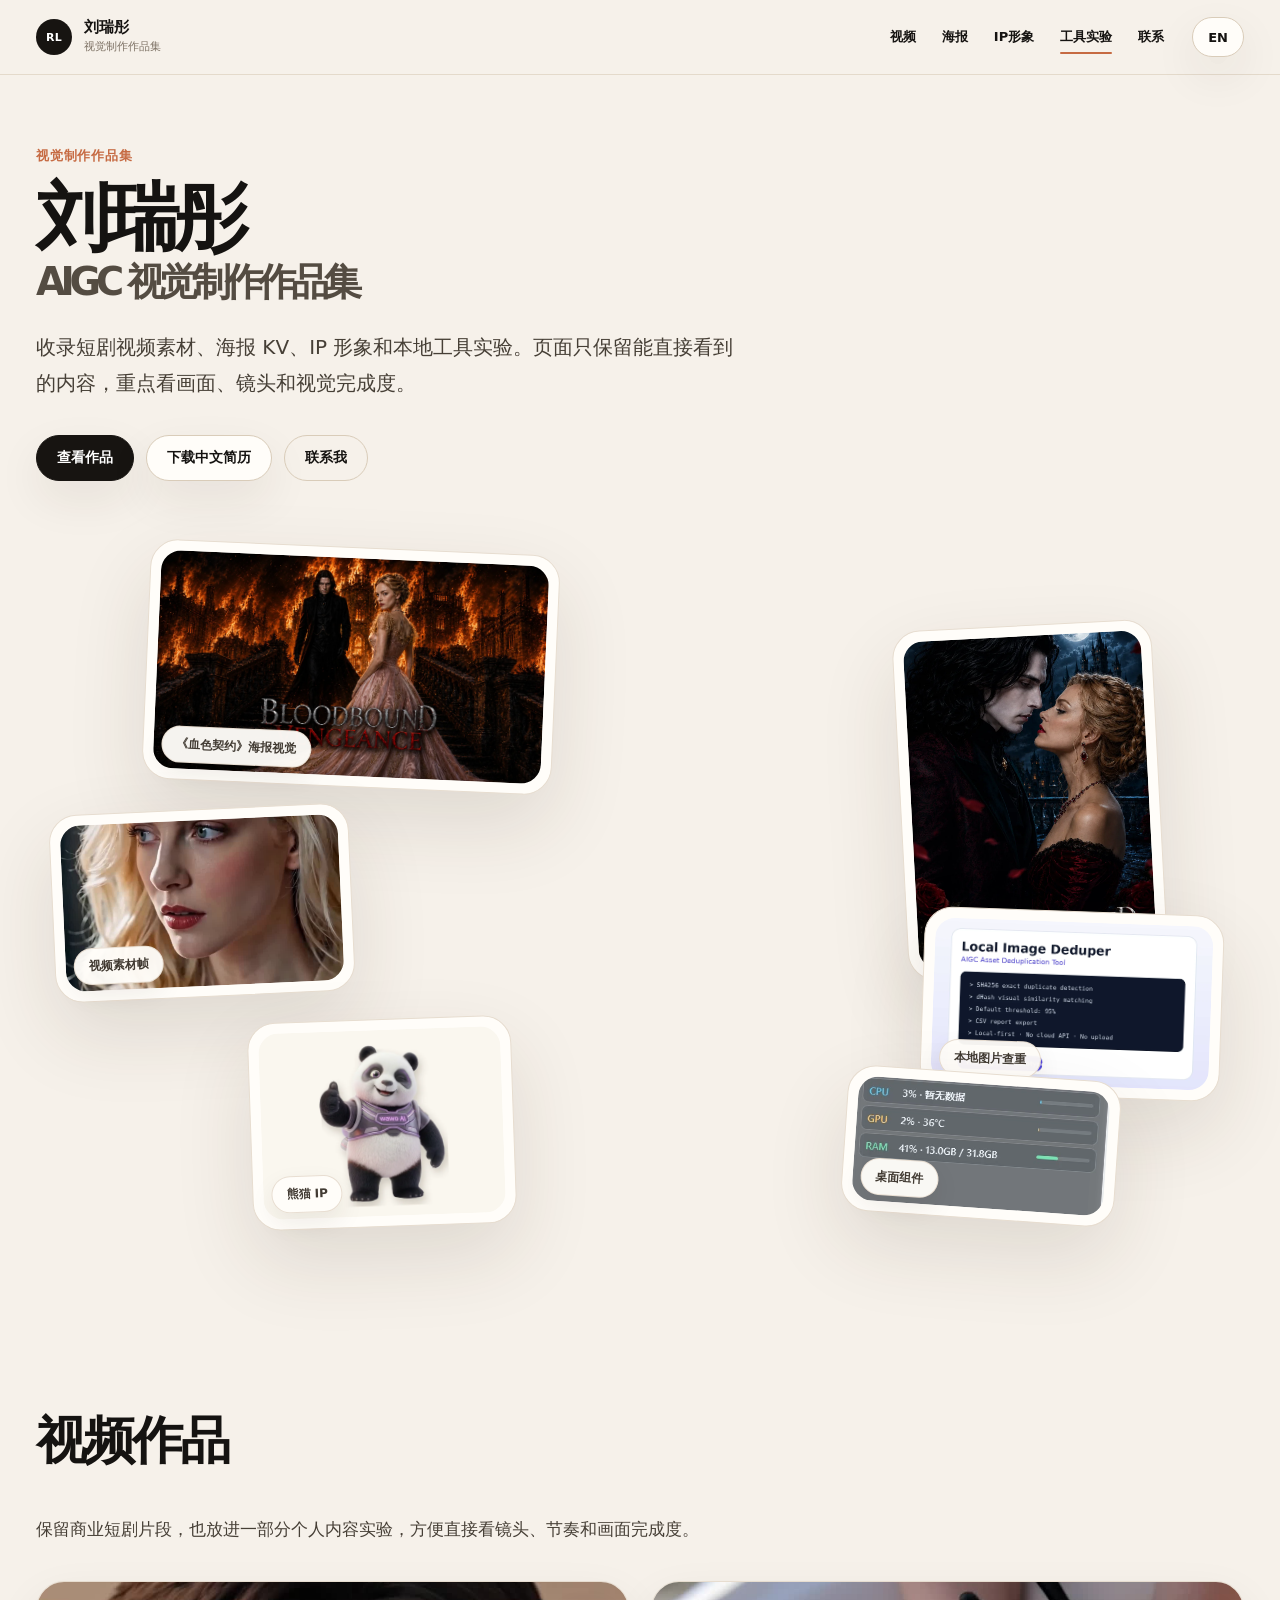
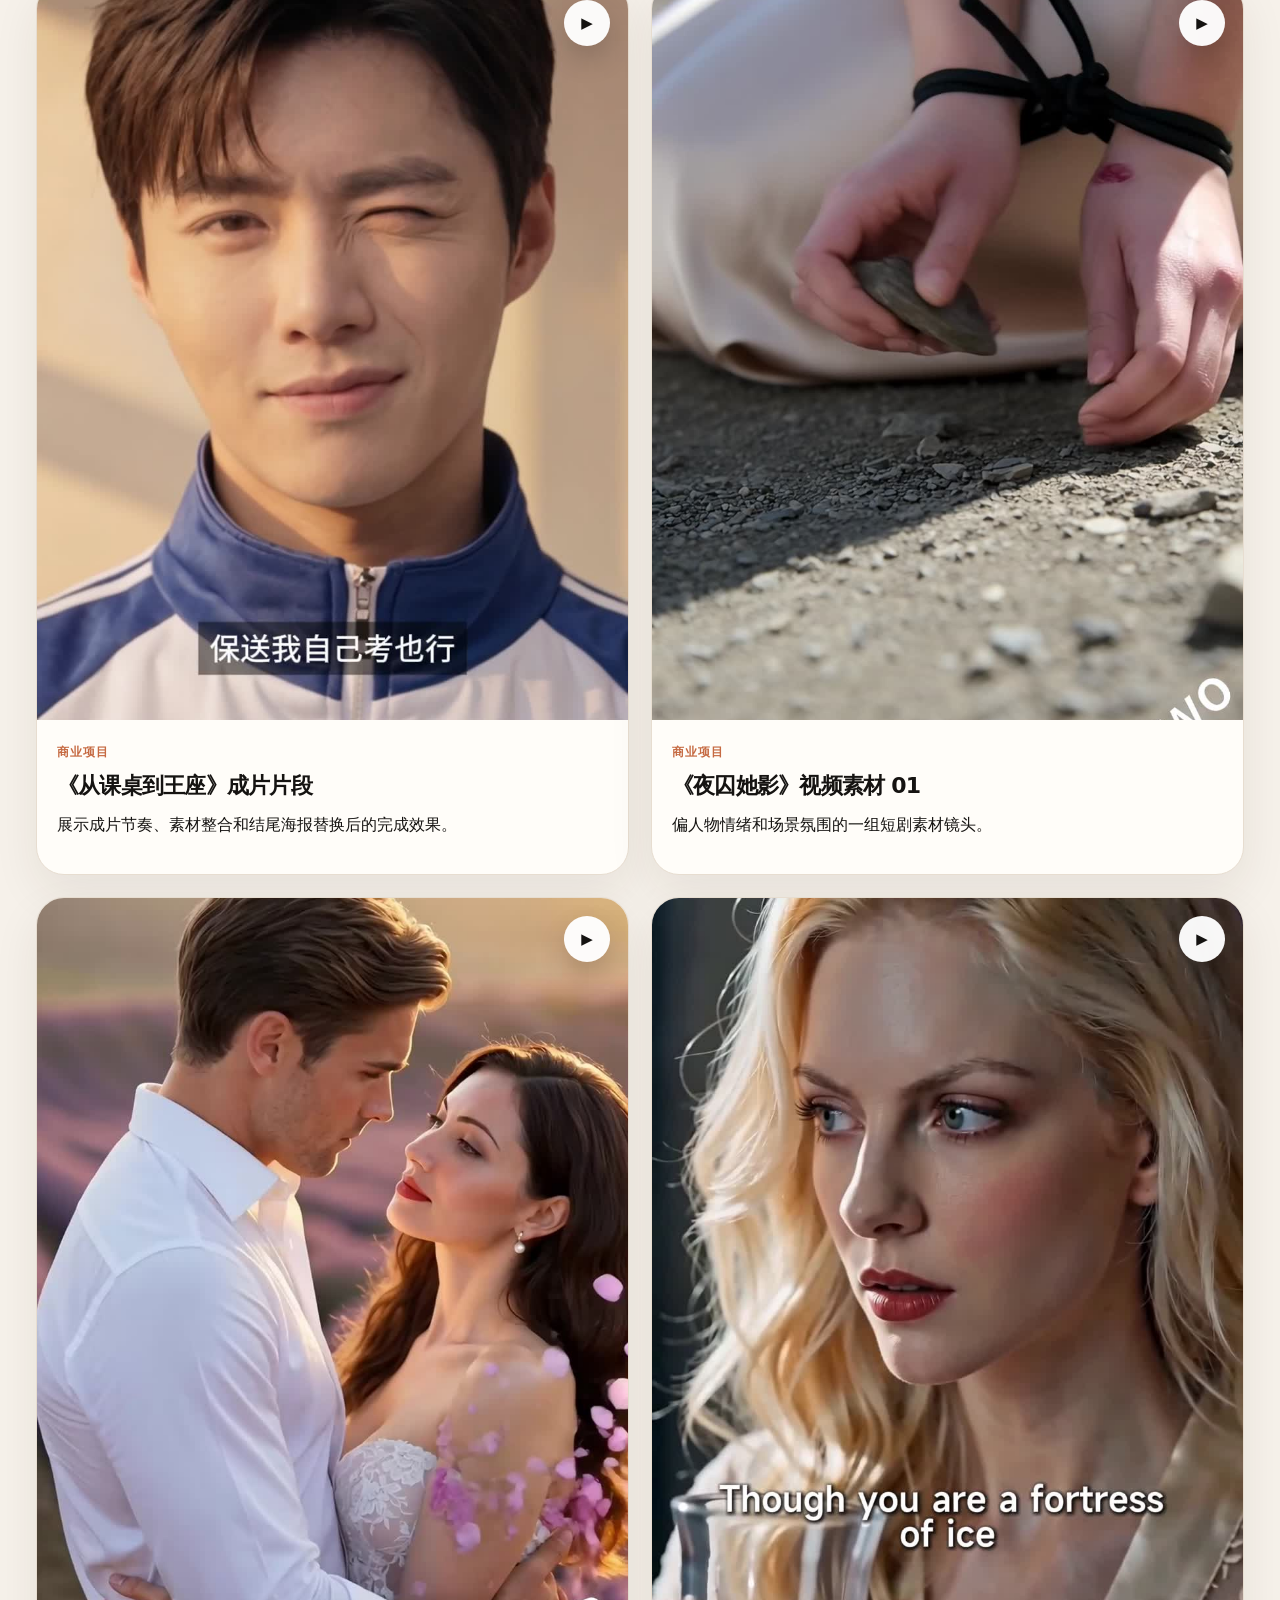
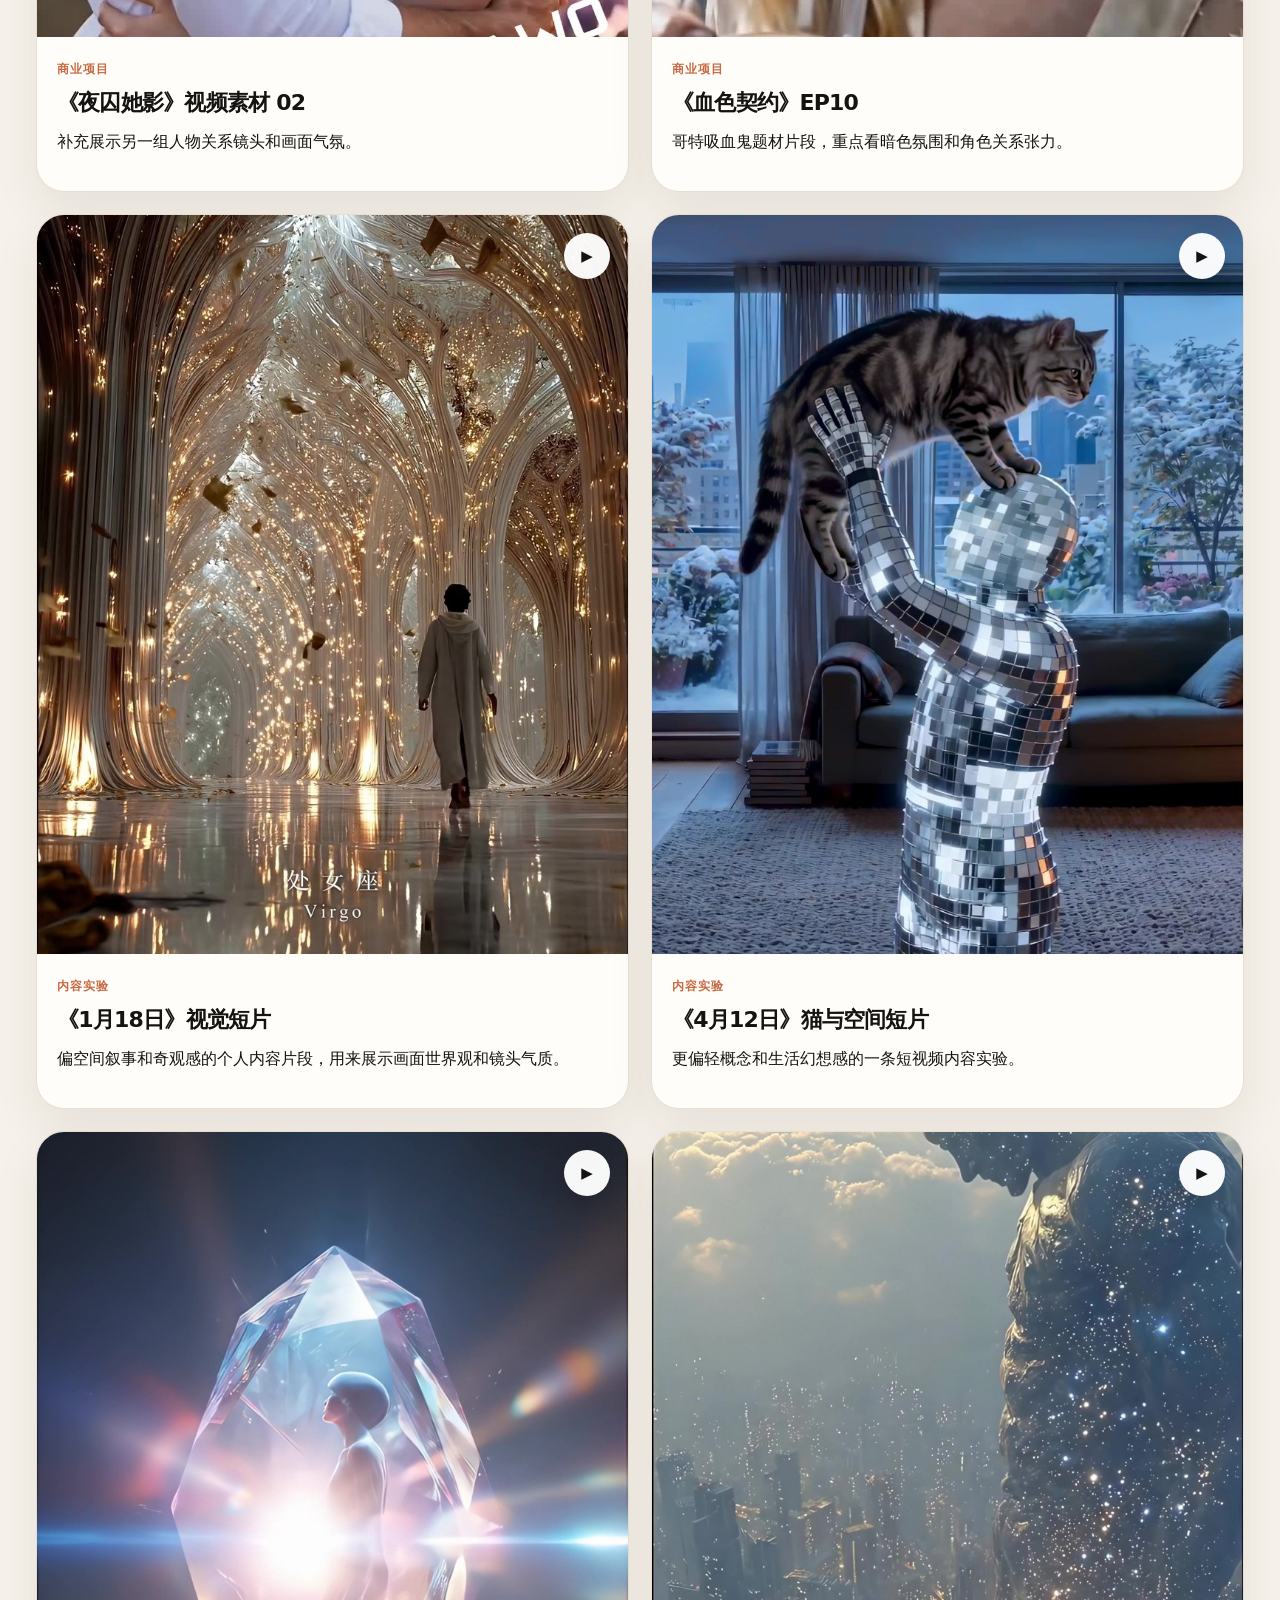
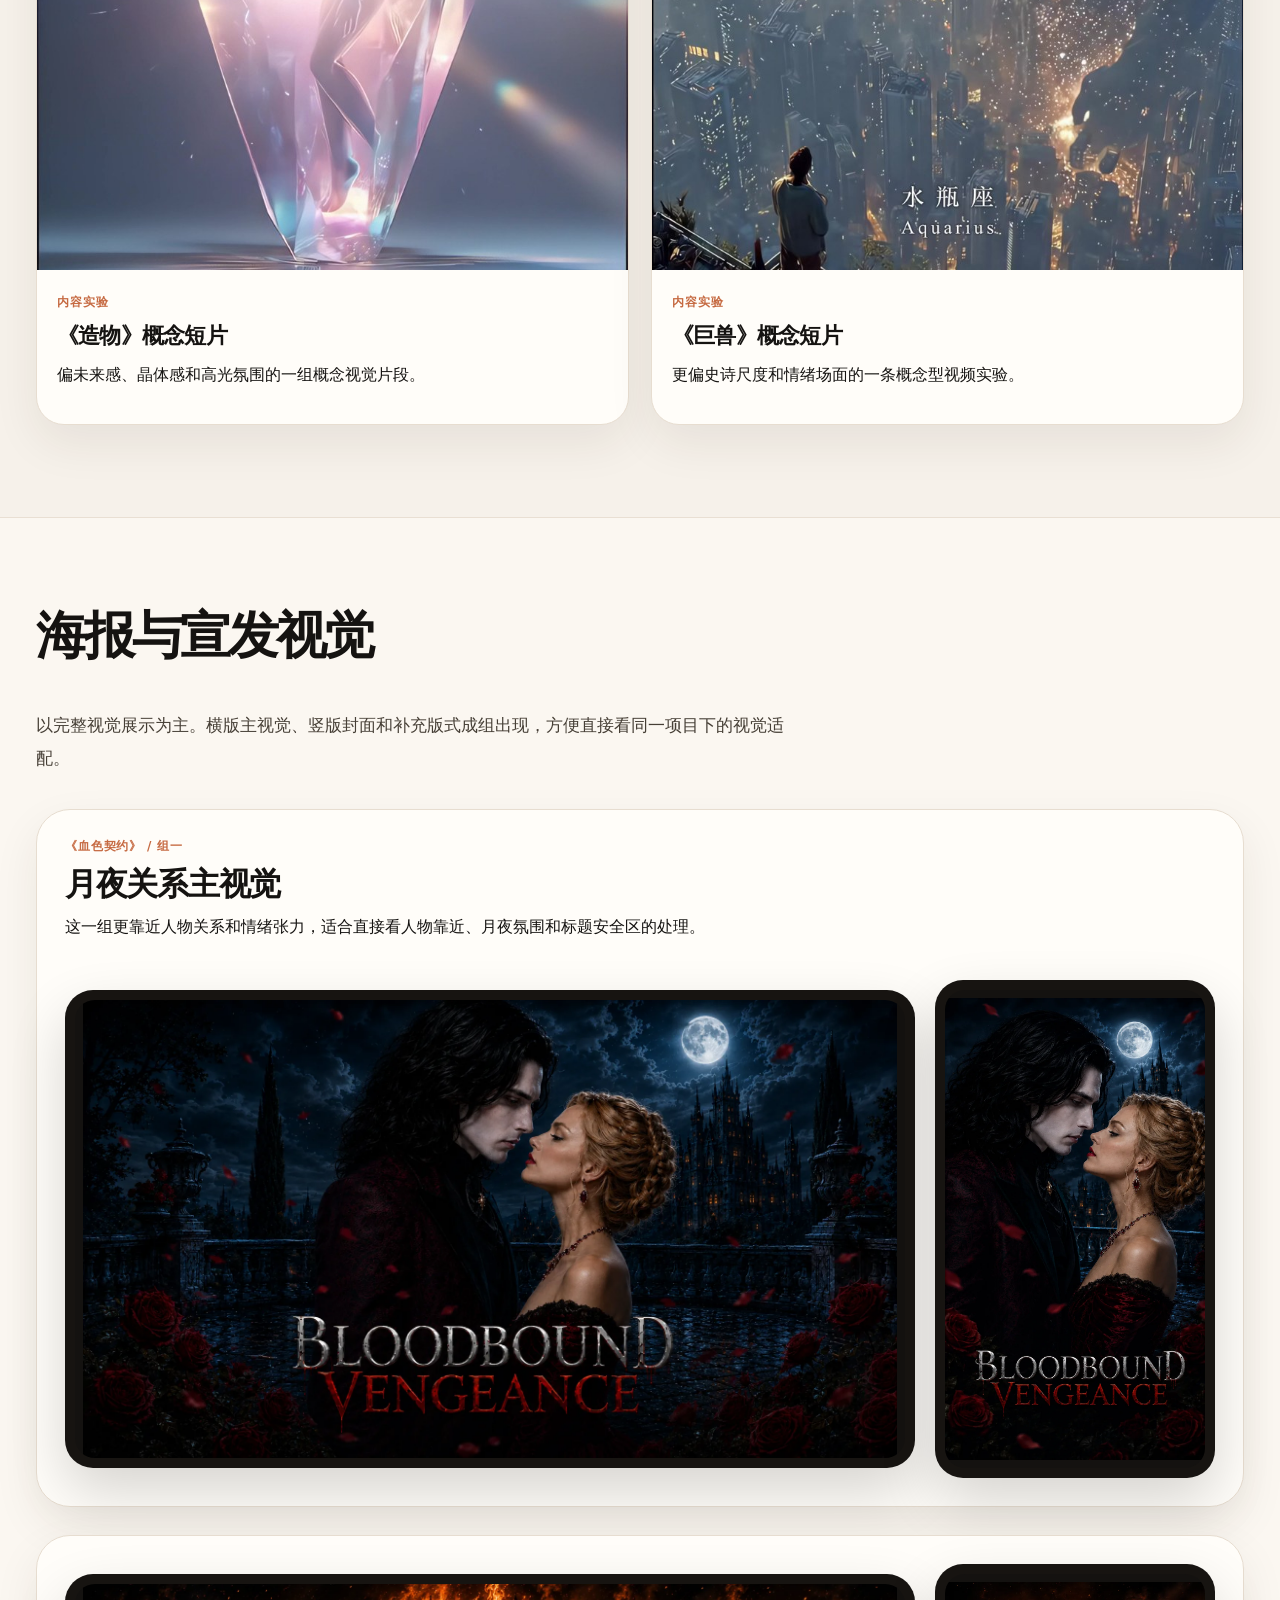
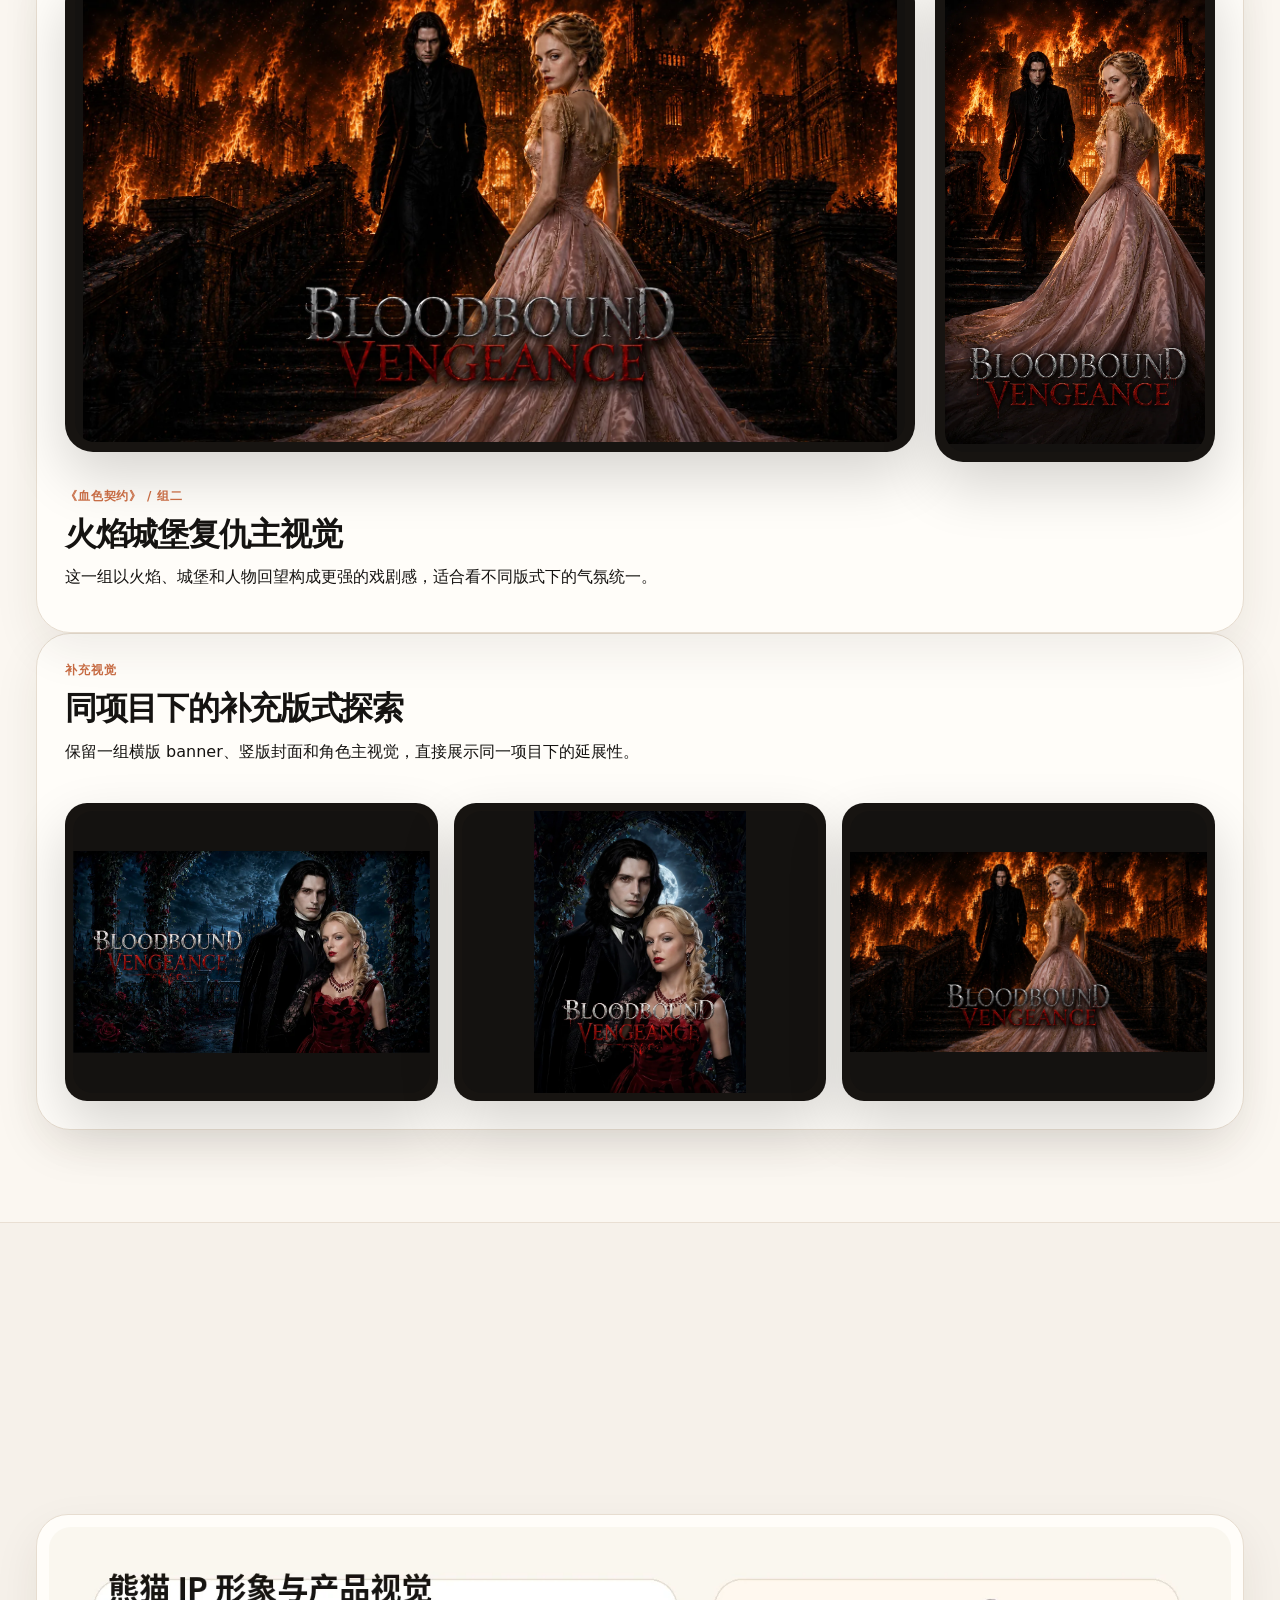
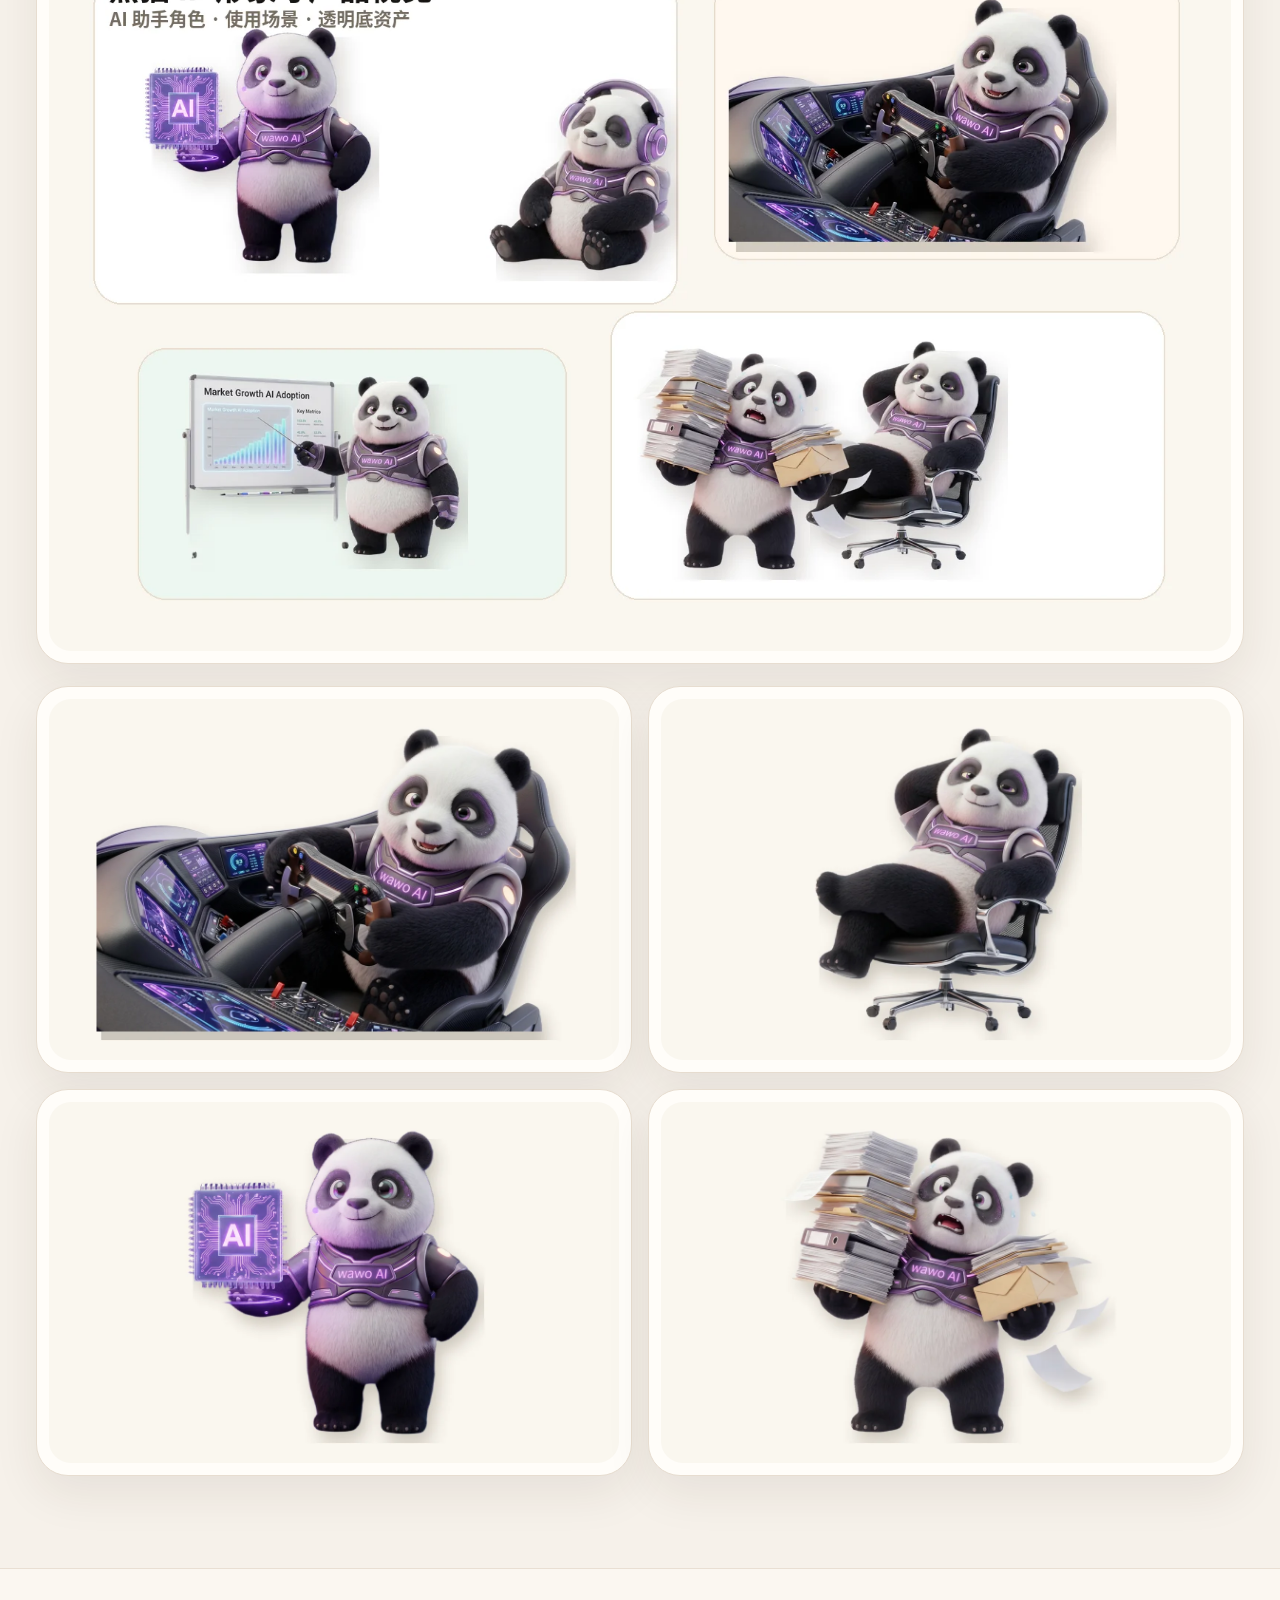
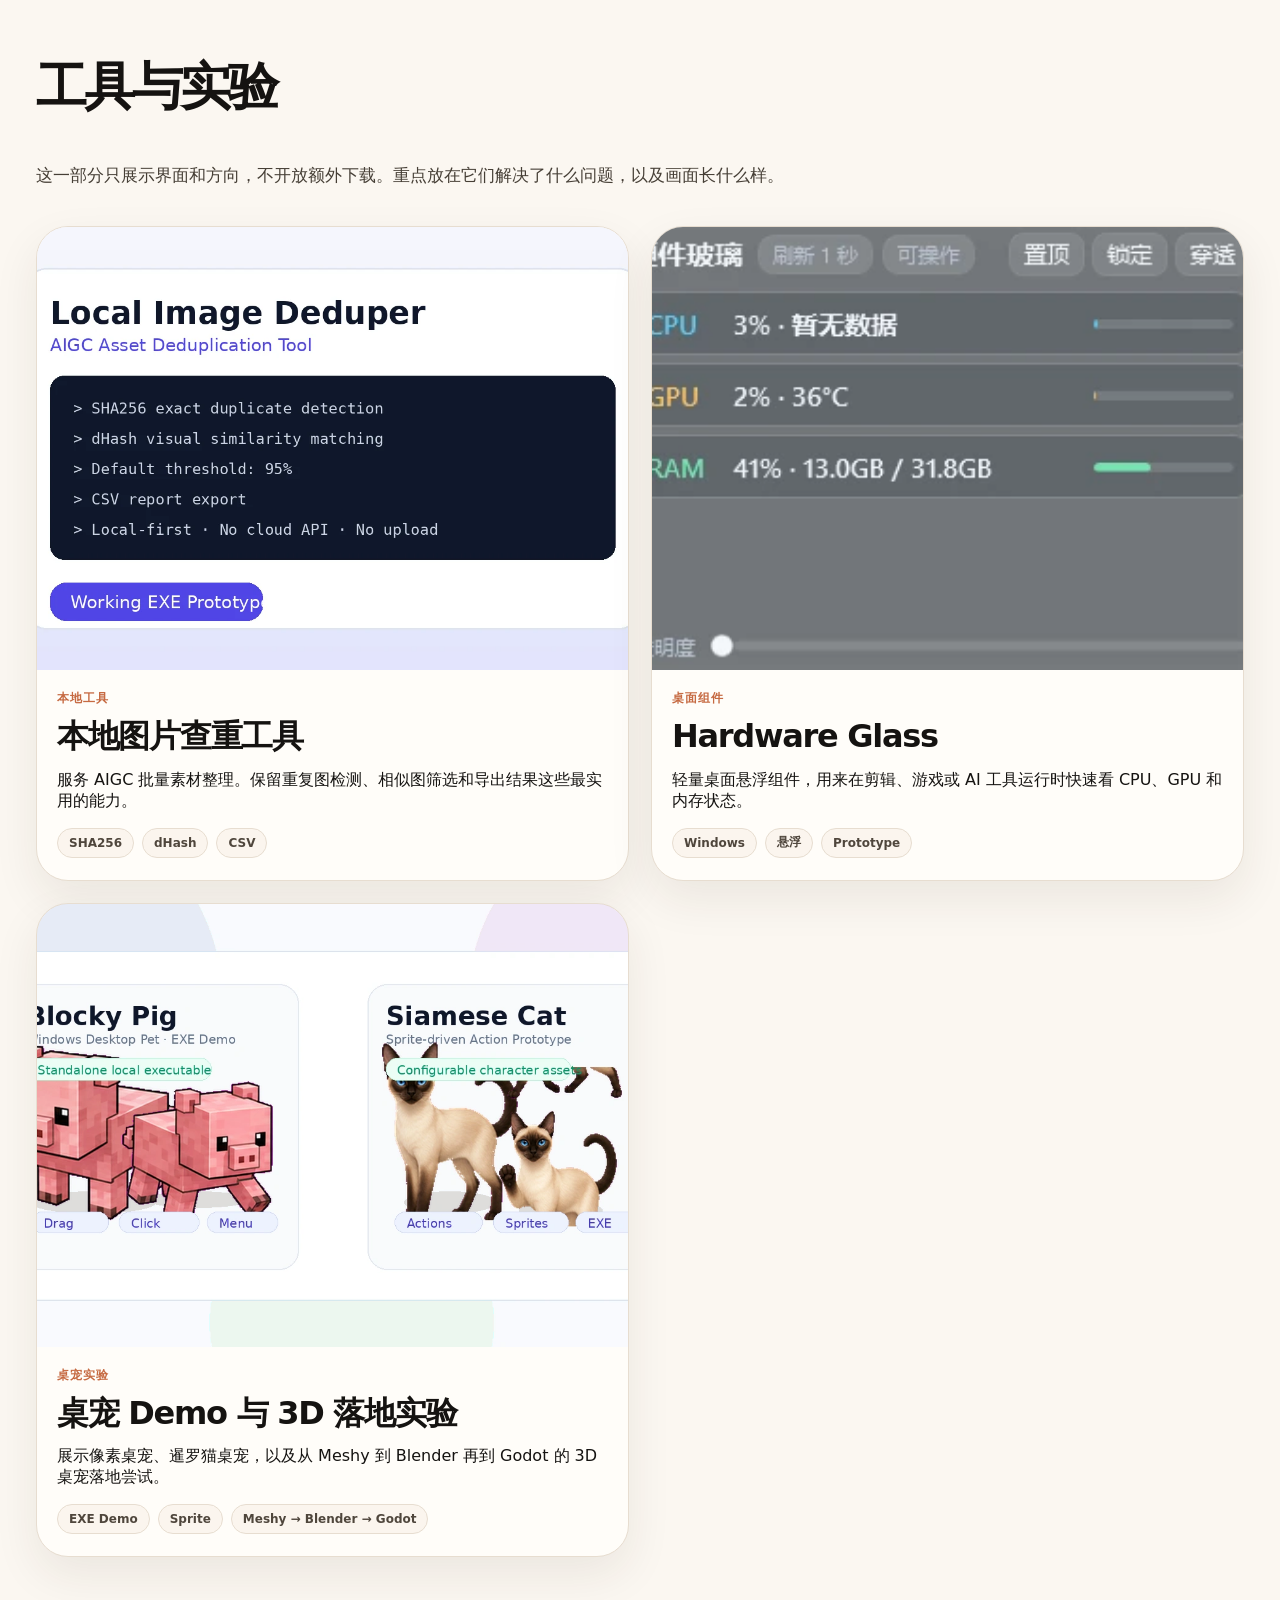
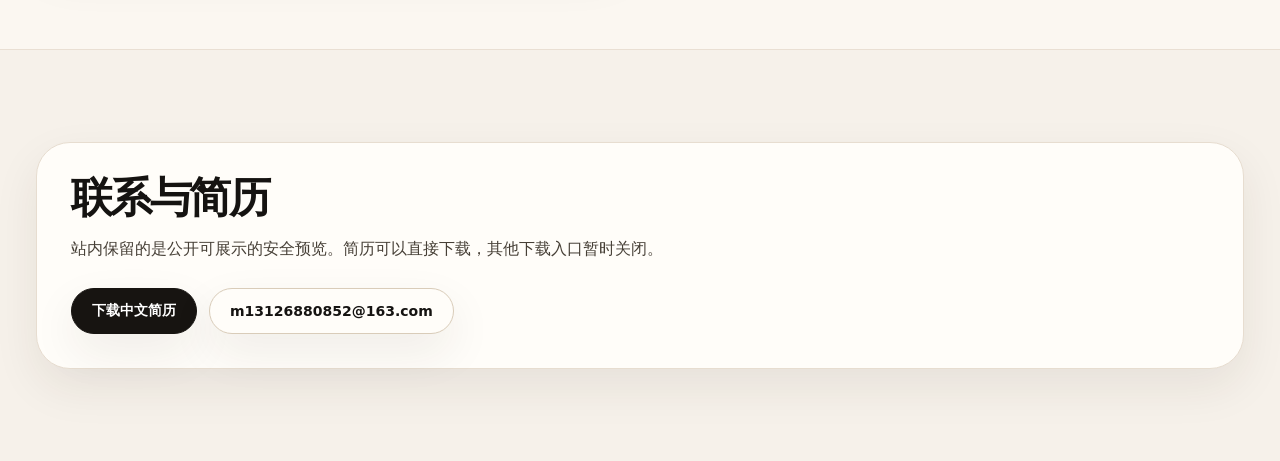
==== commit d171d818: "Add files via upload" ====
--- a/index.html
+++ b/index.html
@@ -3,23 +3,25 @@
 <head>
   <meta charset="utf-8">
   <meta name="viewport" content="width=device-width, initial-scale=1">
-  <title>刘瑞彤｜AIGC 视觉制作作品档案</title>
-  <meta name="description" content="刘瑞彤的 AIGC 视觉制作作品档案：短剧视频素材、海报与宣发视觉、本地工具原型、桌宠 Demo 与 Meshy 3D 实验。">
+  <title>刘瑞彤｜AIGC 视觉制作作品集</title>
+  <meta name="description" content="刘瑞彤的 AIGC 视觉制作作品集，包含短剧视频素材、海报与宣发视觉、IP 形象和本地工具实验。">
   <link rel="stylesheet" href="assets/css/main.css">
 </head>
 <body class="cn">
   <nav class="nav" aria-label="primary">
     <div class="nav-wrap">
-      <a class="brand" href="#top" aria-label="刘瑞彤作品档案">
-        <span class="brand-dot">RL</span>
-        <span><b data-cn>刘瑞彤</b><b data-en>Ruitong Liu</b><small data-cn>作品档案</small><small data-en>Portfolio</small></span>
+      <a class="brand" href="#top" aria-label="刘瑞彤作品集">
+        <span class="brand-mark">RL</span>
+        <span class="brand-text">
+          <b data-cn>刘瑞彤</b><b data-en>Ruitong Liu</b>
+          <small data-cn>视觉制作作品集</small><small data-en>Visual Production Portfolio</small>
+        </span>
       </a>
       <div class="nav-links">
         <a href="#video" data-nav data-cn>视频</a><a href="#video" data-nav data-en>Video</a>
         <a href="#posters" data-nav data-cn>海报</a><a href="#posters" data-nav data-en>Posters</a>
-        <a href="#tools" data-nav data-cn>工具</a><a href="#tools" data-nav data-en>Tools</a>
-        <a href="#pets" data-nav data-cn>桌宠</a><a href="#pets" data-nav data-en>Pets</a>
-        <a href="#meshy" data-nav data-cn>3D实验</a><a href="#meshy" data-nav data-en>3D Lab</a>
+        <a href="#ip" data-nav data-cn>IP形象</a><a href="#ip" data-nav data-en>IP</a>
+        <a href="#lab" data-nav data-cn>工具实验</a><a href="#lab" data-nav data-en>Lab</a>
         <a href="#contact" data-nav data-cn>联系</a><a href="#contact" data-nav data-en>Contact</a>
       </div>
       <button class="lang" id="langBtn" type="button" aria-label="toggle language">EN</button>
@@ -27,125 +29,283 @@
   </nav>
 
   <main id="top">
-    <section class="hero section-full">
-      <div class="hero-inner page-grid">
+    <section class="hero section">
+      <div class="shell hero-grid">
         <div class="hero-copy reveal">
-          <div class="eyebrow" data-cn>个人作品档案</div><div class="eyebrow" data-en>Selected Portfolio</div>
-          <h1 data-cn><span>刘瑞彤</span><strong>AIGC 视觉制作</strong></h1>
-          <h1 data-en><span>Ruitong Liu</span><strong>AIGC Visual Production</strong></h1>
-          <p class="hero-lead" data-cn>短剧视频素材、海报与宣发视觉、本地工具原型，以及正在推进的 3D 桌宠实验。</p>
-          <p class="hero-lead" data-en>Short-drama video assets, campaign visuals, local tool prototypes, and an ongoing 3D desktop pet experiment.</p>
-          <p class="hero-sub" data-cn>这个页面不做完整项目复盘，只保留可以直接看的成品、片段和工作流线索。</p>
-          <p class="hero-sub" data-en>This page keeps the work visible: final visuals, preview clips, and practical workflow traces.</p>
+          <p class="kicker" data-cn>视觉制作作品集</p>
+          <p class="kicker" data-en>Visual Production Portfolio</p>
+          <h1 data-cn>刘瑞彤<br><span>AIGC 视觉制作作品集</span></h1>
+          <h1 data-en>Ruitong Liu<br><span>AIGC Visual Production Portfolio</span></h1>
+          <p class="hero-lead" data-cn>收录短剧视频素材、海报 KV、IP 形象和本地工具实验。页面只保留能直接看到的内容，重点看画面、镜头和视觉完成度。</p>
+          <p class="hero-lead" data-en>Selected short-drama clips, campaign visuals, IP design work, and local tool experiments — focused on the work itself, not a resume layout.</p>
           <div class="hero-actions">
-            <a class="btn dark" href="#video" data-cn>查看作品</a><a class="btn dark" href="#video" data-en>View Work</a>
-            <a class="btn light" href="assets/downloads/resume-cn.pdf" download data-cn>下载简历</a><a class="btn light" href="assets/downloads/resume-en.pdf" download data-en>Download CV</a>
-            <a class="btn link" href="mailto:m13126880852@163.com" data-cn>联系</a><a class="btn link" href="mailto:m13126880852@163.com" data-en>Contact</a>
-          </div>
-        </div>
-
-        <div class="work-collage reveal" aria-label="作品拼贴">
-          <figure class="tile tile-a" data-depth="12"><img src="assets/images/posters/bloodbound-fire-wide.webp" alt="血色契约横版海报"><figcaption data-cn>《血色契约》海报</figcaption><figcaption data-en>Bloodbound poster</figcaption></figure>
-          <figure class="tile tile-b" data-depth="22"><img src="assets/images/posters/bloodbound-moon-vertical.webp" alt="血色契约竖版海报"><figcaption data-cn>竖版封面</figcaption><figcaption data-en>Vertical cover</figcaption></figure>
-          <figure class="tile tile-c" data-depth="18"><img src="assets/images/video-blood10-cover.jpg" alt="视频素材帧"><figcaption data-cn>视频素材帧</figcaption><figcaption data-en>Video frame</figcaption></figure>
-          <figure class="tile tile-d" data-depth="10"><img src="assets/images/tools/local-image-deduper.webp" alt="本地图片查重工具"><figcaption data-cn>本地图片查重</figcaption><figcaption data-en>Image dedupe</figcaption></figure>
-          <figure class="tile tile-e" data-depth="16"><img src="assets/images/pets/desktop-pet-showcase.webp" alt="桌宠展示"><figcaption data-cn>桌宠 Demo</figcaption><figcaption data-en>Desktop pet</figcaption></figure>
-          <figure class="tile tile-f" data-depth="14"><img src="assets/images/tools/hardware-glass.webp" alt="桌面监控组件"><figcaption data-cn>桌面监控组件</figcaption><figcaption data-en>Desktop widget</figcaption></figure>
-        </div>
-      </div>
-    </section>
-
-    <section id="video" class="section-pad">
-      <div class="section-shell">
-        <div class="section-title-row reveal">
-          <div><span class="label" data-cn>视频</span><span class="label" data-en>Video</span><h2 data-cn>视频素材与成片片段</h2><h2 data-en>Video Assets & Episode Clips</h2></div>
-          <p data-cn>两排六个展示位，先放安全预览版。画面优先看人物、关系感和短剧氛围。</p>
-          <p data-en>Six preview slots, focused on characters, mood, and usable short-drama shots.</p>
-        </div>
+            <a class="btn btn-dark" href="#video" data-cn>查看作品</a><a class="btn btn-dark" href="#video" data-en>View Work</a>
+            <a class="btn btn-light" href="assets/downloads/resume-cn.pdf" download data-cn>下载中文简历</a>
+            <a class="btn btn-light" href="assets/downloads/resume-en.pdf" download data-en>Download CV</a>
+            <a class="btn btn-ghost" href="mailto:m13126880852@163.com" data-cn>联系我</a><a class="btn btn-ghost" href="mailto:m13126880852@163.com" data-en>Contact</a>
+          </div>
+        </div>
+
+        <div class="hero-collage reveal" aria-label="作品拼贴">
+          <figure class="collage-item c1" data-depth="18">
+            <img src="assets/images/posters/bloodbound-fire-wide.webp" alt="血色契约海报">
+            <figcaption data-cn>《血色契约》海报视觉</figcaption><figcaption data-en>Bloodbound campaign visual</figcaption>
+          </figure>
+          <figure class="collage-item c2" data-depth="24">
+            <img src="assets/images/posters/bloodbound-moon-vertical.webp" alt="竖版海报">
+            <figcaption data-cn>竖版封面</figcaption><figcaption data-en>Vertical cover</figcaption>
+          </figure>
+          <figure class="collage-item c3" data-depth="14">
+            <img src="assets/images/video-blood10-cover.jpg" alt="视频素材">
+            <figcaption data-cn>视频素材帧</figcaption><figcaption data-en>Video frame</figcaption>
+          </figure>
+          <figure class="collage-item c4" data-depth="10">
+            <img src="assets/images/tools/local-image-deduper.webp" alt="本地图片查重工具">
+            <figcaption data-cn>本地图片查重</figcaption><figcaption data-en>Image deduper</figcaption>
+          </figure>
+          <figure class="collage-item c5" data-depth="12">
+            <img src="assets/images/ip/panda-thumb.webp" alt="熊猫IP">
+            <figcaption data-cn>熊猫 IP</figcaption><figcaption data-en>Panda IP</figcaption>
+          </figure>
+          <figure class="collage-item c6" data-depth="16">
+            <img src="assets/images/tools/hardware-glass.webp" alt="桌面监控组件">
+            <figcaption data-cn>桌面组件</figcaption><figcaption data-en>Desktop widget</figcaption>
+          </figure>
+        </div>
+      </div>
+    </section>
+
+    <section id="video" class="section">
+      <div class="shell">
+        <div class="section-head reveal">
+          <div>
+            <h2 data-cn>视频作品</h2>
+            <h2 data-en>Video Work</h2>
+          </div>
+          <p data-cn>保留商业短剧片段，也放进一部分个人内容实验，方便直接看镜头、节奏和画面完成度。</p>
+          <p data-en>Commercial short-drama clips alongside selected personal motion pieces, focused on image quality, rhythm, and usable visual output.</p>
+        </div>
+
         <div class="video-grid">
-          <article class="video-card reveal" data-video="assets/videos/desk-to-throne-preview.mp4"><button class="video-cover"><img src="assets/images/video-desk-cover.jpg" alt="从课桌到王座"><span>▶</span></button><div><h3 data-cn>《从课桌到王座》成片片段</h3><h3 data-en>Desk to Throne</h3><p data-cn>短剧片段，展示素材整合、节奏和结尾海报替换后的成片效果。</p><p data-en>Edited episode clip with material integration and ending poster replacement.</p></div></article>
-          <article class="video-card reveal" data-video="assets/videos/night-prison-17-preview.mp4"><button class="video-cover"><img src="assets/images/video-night17-cover.jpg" alt="夜囚她影 01"><span>▶</span></button><div><h3 data-cn>《夜囚她影》视频素材 01</h3><h3 data-en>Night Prison Her Shadow 01</h3><p data-cn>都市言情类短剧素材片段，偏人物情绪和场景氛围。</p><p data-en>Short-drama material focused on emotion and scene mood.</p></div></article>
-          <article class="video-card reveal" data-video="assets/videos/night-prison-21-preview.mp4"><button class="video-cover"><img src="assets/images/video-night21-cover.jpg" alt="夜囚她影 02"><span>▶</span></button><div><h3 data-cn>《夜囚她影》视频素材 02</h3><h3 data-en>Night Prison Her Shadow 02</h3><p data-cn>同一项目下的补充镜头，展示不同镜头气氛和素材可用性。</p><p data-en>Additional shot preview from the same project.</p></div></article>
-          <article class="video-card reveal" data-video="assets/videos/bloodbound-ep10-preview.mp4"><button class="video-cover"><img src="assets/images/video-blood10-cover.jpg" alt="血色契约 EP10"><span>▶</span></button><div><h3 data-cn>《血色契约》EP10</h3><h3 data-en>Bloodbound Vengeance EP10</h3><p data-cn>哥特吸血鬼题材片段，包含暗色场景、动作镜头和奇幻氛围。</p><p data-en>Gothic vampire preview with dark scenes and fantasy mood.</p></div></article>
-          <article class="video-card reveal" data-video="assets/videos/bloodbound-ep19-preview.mp4"><button class="video-cover"><img src="assets/images/video-blood19-cover.jpg" alt="血色契约 EP19"><span>▶</span></button><div><h3 data-cn>《血色契约》EP19</h3><h3 data-en>Bloodbound Vengeance EP19</h3><p data-cn>同一题材下的另一组视频素材，延续暗色氛围和角色关系。</p><p data-en>Another preview from the same project.</p></div></article>
-          <article class="video-card placeholder reveal"><div class="placeholder-box"><span data-cn>预留</span><span data-en>Reserved</span></div><div><h3 data-cn>更多素材</h3><h3 data-en>More Clips</h3><p data-cn>后续补充新的安全展示片段。</p><p data-en>More safe preview clips can be added later.</p></div></article>
-        </div>
-      </div>
-    </section>
-
-    <section id="posters" class="section-pad posters-section">
-      <div class="section-shell">
-        <div class="section-title-row reveal">
-          <div><span class="label" data-cn>海报</span><span class="label" data-en>Posters</span><h2 data-cn>海报与宣发视觉</h2><h2 data-en>Posters & Campaign Visuals</h2></div>
-          <p data-cn>不做裁切图墙，横版和竖版成组展示，方便看同一题材下的版式适配。</p>
-          <p data-en>Horizontal and vertical visuals are shown together to keep the layout adaptation clear.</p>
-        </div>
-        <div class="poster-showcase">
-          <article class="poster-row reveal">
-            <div class="poster-text"><span>01</span><h3 data-cn>月夜亲密关系主视觉</h3><h3 data-en>Moonlit Character Tension</h3><p data-cn>偏人物靠近、暗夜氛围和标题安全区的一组主视觉。</p><p data-en>A pair focused on character tension, night mood, and title-safe layout.</p></div>
-            <button class="poster-frame wide" data-full="assets/images/posters/bloodbound-moon-wide.webp"><img src="assets/images/posters/bloodbound-moon-wide.webp" alt="月夜横版"></button>
-            <button class="poster-frame tall" data-full="assets/images/posters/bloodbound-moon-vertical.webp"><img src="assets/images/posters/bloodbound-moon-vertical.webp" alt="月夜竖版"></button>
-          </article>
-          <article class="poster-row reveal reverse">
-            <div class="poster-text"><span>02</span><h3 data-cn>火焰城堡复仇主视觉</h3><h3 data-en>Burning Castle Visuals</h3><p data-cn>火焰、城堡和人物回望构成更强的复仇情绪。</p><p data-en>A stronger revenge mood built around fire, castle space, and character posture.</p></div>
-            <button class="poster-frame wide" data-full="assets/images/posters/bloodbound-fire-wide.webp"><img src="assets/images/posters/bloodbound-fire-wide.webp" alt="火焰横版"></button>
-            <button class="poster-frame tall" data-full="assets/images/posters/bloodbound-fire-vertical.webp"><img src="assets/images/posters/bloodbound-fire-vertical.webp" alt="火焰竖版"></button>
-          </article>
-          <article class="poster-row reveal">
-            <div class="poster-text"><span>03</span><h3 data-cn>蓝调拱门角色视觉</h3><h3 data-en>Blue Gothic Character Visuals</h3><p data-cn>补充同一项目下的角色关系和横版 banner 视觉探索。</p><p data-en>Additional banner and cover exploration for the same visual world.</p></div>
-            <button class="poster-frame wide" data-full="assets/images/posters/bloodbound-banner.webp"><img src="assets/images/posters/bloodbound-banner.webp" alt="蓝调横版"></button>
-            <button class="poster-frame tall" data-full="assets/images/posters/bloodbound-cover.webp"><img src="assets/images/posters/bloodbound-cover.webp" alt="蓝调竖版"></button>
-          </article>
-        </div>
-      </div>
-    </section>
-
-    <section id="tools" class="section-pad tools-section">
-      <div class="section-shell">
-        <div class="section-title-row reveal">
-          <div><span class="label" data-cn>工具</span><span class="label" data-en>Tools</span><h2 data-cn>本地工具原型</h2><h2 data-en>Local Tool Prototypes</h2></div>
-          <p data-cn>这里保留工具的用途和界面，不做工程包装；除简历外暂不开放下载入口。</p>
-          <p data-en>Tool previews are shown as workflow prototypes. Downloads are closed except resumes.</p>
-        </div>
-        <div class="tool-layout">
-          <article class="tool-card reveal"><img src="assets/images/tools/local-image-deduper.webp" alt="本地图片查重工具"><div><h3 data-cn>本地图片查重工具</h3><h3 data-en>Local Image Deduper</h3><p data-cn>面向 AIGC 批量素材整理的本地工具原型，覆盖重复图检测、相似图筛选和项目归档前的初步清理。</p><p data-en>A local prototype for AIGC asset sorting, duplicate detection, and early-stage cleanup.</p><div class="chip-row"><span>SHA256</span><span>dHash</span><span>CSV</span></div></div></article>
-          <article class="tool-card reveal"><img src="assets/images/tools/hardware-glass.webp" alt="Hardware Glass"><div><h3 data-cn>Hardware Glass 桌面监控组件</h3><h3 data-en>Hardware Glass</h3><p data-cn>轻量桌面悬浮组件，用于在剪辑、游戏和 AI 工具运行场景中查看 CPU、GPU 与内存状态。</p><p data-en>A lightweight floating desktop widget for CPU, GPU, and memory status.</p><div class="chip-row"><span>Windows</span><span>悬浮窗口</span><span>Prototype</span></div></div></article>
-        </div>
-      </div>
-    </section>
-
-    <section id="pets" class="section-pad pets-section">
-      <div class="section-shell pet-shell">
-        <div class="pet-copy reveal">
-          <span class="label" data-cn>桌宠</span><span class="label" data-en>Pets</span>
-          <h2 data-cn>桌宠与互动 Demo</h2><h2 data-en>Desktop Pet Demos</h2>
-          <p data-cn>基于角色精灵图和动作配置文件制作的 Windows 桌宠 Demo。展示重点放在角色素材、动作表和本地互动效果。</p>
-          <p data-en>Windows desktop pet demos built from sprite sheets and action configs, focused on character assets and local interaction.</p>
-          <div class="chip-row"><span>拖拽</span><span>动作切换</span><span>右键菜单</span><span>EXE Demo</span></div>
-        </div>
-        <div class="pet-visual reveal">
-          <img class="pet-main" src="assets/images/pets/desktop-pet-showcase.webp" alt="桌宠展示图">
-          <div class="pet-mini"><img src="assets/images/pets/blocky-pig.webp" alt="方块小猪"><img src="assets/images/pets/sapphire-siamese.webp" alt="暹罗猫"></div>
-        </div>
-      </div>
-    </section>
-
-    <section id="meshy" class="section-pad meshy-section">
-      <div class="section-shell split-shell">
-        <div class="reveal"><span class="label">Meshy</span><h2 data-cn>3D 桌宠实验</h2><h2 data-en>3D Desktop Pet Experiment</h2><p data-cn>面向 AI 3D 资产落地的实验项目，尝试将 Meshy 生成的模型经过 Blender 检查与 Godot 接入，推进到可互动桌面 Demo。</p><p data-en>An ongoing experiment to move Meshy-generated 3D assets through Blender inspection and Godot integration into an interactive desktop demo.</p></div>
-        <div class="workflow-line reveal"><div><b>Meshy</b><span data-cn>生成模型</span><span data-en>Model generation</span></div><div><b>Blender</b><span data-cn>检查贴图、比例和文件</span><span data-en>Inspect materials, scale, and files</span></div><div><b>Godot</b><span data-cn>接入互动 Demo</span><span data-en>Prototype desktop interaction</span></div></div>
-      </div>
-    </section>
-
-    <section id="contact" class="section-pad contact-section">
-      <div class="section-shell contact-shell reveal">
-        <div><span class="label" data-cn>联系</span><span class="label" data-en>Contact</span><h2 data-cn>简历与联系</h2><h2 data-en>Resume & Contact</h2><p data-cn>当前站点用于展示可公开的作品片段。完整项目、原始文件和大文件下载入口暂不开放。</p><p data-en>This site shows public-safe previews. Full projects, source files, and large downloads are not public.</p></div>
-        <div class="contact-actions"><a class="btn dark" href="assets/downloads/resume-cn.pdf" download data-cn>下载中文简历</a><a class="btn dark" href="assets/downloads/resume-en.pdf" download data-en>Download English CV</a><a class="btn light" href="mailto:m13126880852@163.com">m13126880852@163.com</a></div>
+          <article class="video-card reveal" data-video="assets/videos/desk-to-throne-preview.mp4">
+            <button class="video-cover"><img src="assets/images/video-desk-cover.jpg" alt="从课桌到王座"><span>▶</span></button>
+            <div class="card-copy">
+              <p class="meta" data-cn>商业项目</p><p class="meta" data-en>Commercial</p>
+              <h3 data-cn>《从课桌到王座》成片片段</h3><h3 data-en>Desk to Throne</h3>
+              <p data-cn>展示成片节奏、素材整合和结尾海报替换后的完成效果。</p><p data-en>Edited episode clip with pacing, integration, and ending poster replacement.</p>
+            </div>
+          </article>
+
+          <article class="video-card reveal" data-video="assets/videos/night-prison-17-preview.mp4">
+            <button class="video-cover"><img src="assets/images/video-night17-cover.jpg" alt="夜囚她影 01"><span>▶</span></button>
+            <div class="card-copy">
+              <p class="meta" data-cn>商业项目</p><p class="meta" data-en>Commercial</p>
+              <h3 data-cn>《夜囚她影》视频素材 01</h3><h3 data-en>Night Prison Her Shadow 01</h3>
+              <p data-cn>偏人物情绪和场景氛围的一组短剧素材镜头。</p><p data-en>Character-driven drama material focused on mood and atmosphere.</p>
+            </div>
+          </article>
+
+          <article class="video-card reveal" data-video="assets/videos/night-prison-21-preview.mp4">
+            <button class="video-cover"><img src="assets/images/video-night21-cover.jpg" alt="夜囚她影 02"><span>▶</span></button>
+            <div class="card-copy">
+              <p class="meta" data-cn>商业项目</p><p class="meta" data-en>Commercial</p>
+              <h3 data-cn>《夜囚她影》视频素材 02</h3><h3 data-en>Night Prison Her Shadow 02</h3>
+              <p data-cn>补充展示另一组人物关系镜头和画面气氛。</p><p data-en>Additional character and mood shots from the same project.</p>
+            </div>
+          </article>
+
+          <article class="video-card reveal" data-video="assets/videos/bloodbound-ep10-preview.mp4">
+            <button class="video-cover"><img src="assets/images/video-blood10-cover.jpg" alt="血色契约 EP10"><span>▶</span></button>
+            <div class="card-copy">
+              <p class="meta" data-cn>商业项目</p><p class="meta" data-en>Commercial</p>
+              <h3 data-cn>《血色契约》EP10</h3><h3 data-en>Bloodbound Vengeance EP10</h3>
+              <p data-cn>哥特吸血鬼题材片段，重点看暗色氛围和角色关系张力。</p><p data-en>Gothic vampire preview built around dark atmosphere and character tension.</p>
+            </div>
+          </article>
+
+          <article class="video-card reveal" data-video="assets/videos/reels/reel-0118.mp4">
+            <button class="video-cover"><img src="assets/images/reels/reel-0118.jpg" alt="1月18日内容实验"><span>▶</span></button>
+            <div class="card-copy">
+              <p class="meta" data-cn>内容实验</p><p class="meta" data-en>Personal Reel</p>
+              <h3 data-cn>《1月18日》视觉短片</h3><h3 data-en>Jan 18 Visual Reel</h3>
+              <p data-cn>偏空间叙事和奇观感的个人内容片段，用来展示画面世界观和镜头气质。</p><p data-en>A personal motion piece built around spatial storytelling and spectacle.</p>
+            </div>
+          </article>
+
+          <article class="video-card reveal" data-video="assets/videos/reels/reel-0412.mp4">
+            <button class="video-cover"><img src="assets/images/reels/reel-0412.jpg" alt="4月12日内容实验"><span>▶</span></button>
+            <div class="card-copy">
+              <p class="meta" data-cn>内容实验</p><p class="meta" data-en>Personal Reel</p>
+              <h3 data-cn>《4月12日》猫与空间短片</h3><h3 data-en>Apr 12 Cat Motion Piece</h3>
+              <p data-cn>更偏轻概念和生活幻想感的一条短视频内容实验。</p><p data-en>A lighter concept piece mixing domestic space and surreal motion.</p>
+            </div>
+          </article>
+
+          <article class="video-card reveal" data-video="assets/videos/reels/reel-zaowu.mp4">
+            <button class="video-cover"><img src="assets/images/reels/reel-zaowu.jpg" alt="造物"><span>▶</span></button>
+            <div class="card-copy">
+              <p class="meta" data-cn>内容实验</p><p class="meta" data-en>Personal Reel</p>
+              <h3 data-cn>《造物》概念短片</h3><h3 data-en>Creation Concept Reel</h3>
+              <p data-cn>偏未来感、晶体感和高光氛围的一组概念视觉片段。</p><p data-en>Concept visuals driven by crystalline forms, light, and future-facing imagery.</p>
+            </div>
+          </article>
+
+          <article class="video-card reveal" data-video="assets/videos/reels/reel-beast.mp4">
+            <button class="video-cover"><img src="assets/images/reels/reel-beast.jpg" alt="巨兽下"><span>▶</span></button>
+            <div class="card-copy">
+              <p class="meta" data-cn>内容实验</p><p class="meta" data-en>Personal Reel</p>
+              <h3 data-cn>《巨兽》概念短片</h3><h3 data-en>Colossus Concept Reel</h3>
+              <p data-cn>更偏史诗尺度和情绪场面的一条概念型视频实验。</p><p data-en>An epic-scale concept piece centered on mood, scale, and dramatic imagery.</p>
+            </div>
+          </article>
+        </div>
+      </div>
+    </section>
+
+    <section id="posters" class="section section-soft">
+      <div class="shell">
+        <div class="section-head reveal">
+          <div>
+            <h2 data-cn>海报与宣发视觉</h2>
+            <h2 data-en>Posters & Campaign Visuals</h2>
+          </div>
+          <p data-cn>以完整视觉展示为主。横版主视觉、竖版封面和补充版式成组出现，方便直接看同一项目下的视觉适配。</p>
+          <p data-en>Shown as complete visuals: wides, vertical covers, and supporting layouts grouped together for easy comparison.</p>
+        </div>
+
+        <div class="poster-stack">
+          <article class="poster-block reveal">
+            <div class="poster-copy">
+              <p class="meta" data-cn>《血色契约》 / 组一</p><p class="meta" data-en>Bloodbound / Set 01</p>
+              <h3 data-cn>月夜关系主视觉</h3><h3 data-en>Moonlit Character Visuals</h3>
+              <p data-cn>这一组更靠近人物关系和情绪张力，适合直接看人物靠近、月夜氛围和标题安全区的处理。</p><p data-en>A pair focused on character tension, close emotional framing, and the title-safe zone.</p>
+            </div>
+            <div class="poster-pair">
+              <button class="poster-frame wide" data-full="assets/images/posters/bloodbound-moon-wide.webp"><img src="assets/images/posters/bloodbound-moon-wide.webp" alt="月夜横版海报"></button>
+              <button class="poster-frame tall" data-full="assets/images/posters/bloodbound-moon-vertical.webp"><img src="assets/images/posters/bloodbound-moon-vertical.webp" alt="月夜竖版海报"></button>
+            </div>
+          </article>
+
+          <article class="poster-block reveal reverse">
+            <div class="poster-copy">
+              <p class="meta" data-cn>《血色契约》 / 组二</p><p class="meta" data-en>Bloodbound / Set 02</p>
+              <h3 data-cn>火焰城堡复仇主视觉</h3><h3 data-en>Burning Castle Visuals</h3>
+              <p data-cn>这一组以火焰、城堡和人物回望构成更强的戏剧感，适合看不同版式下的气氛统一。</p><p data-en>This set leans into fire, castle architecture, and dramatic revenge energy across formats.</p>
+            </div>
+            <div class="poster-pair">
+              <button class="poster-frame wide" data-full="assets/images/posters/bloodbound-fire-wide.webp"><img src="assets/images/posters/bloodbound-fire-wide.webp" alt="火焰横版海报"></button>
+              <button class="poster-frame tall" data-full="assets/images/posters/bloodbound-fire-vertical.webp"><img src="assets/images/posters/bloodbound-fire-vertical.webp" alt="火焰竖版海报"></button>
+            </div>
+          </article>
+        </div>
+
+        <div class="poster-extra reveal">
+          <div class="poster-extra-copy">
+            <p class="meta" data-cn>补充视觉</p><p class="meta" data-en>Additional Visuals</p>
+            <h3 data-cn>同项目下的补充版式探索</h3><h3 data-en>Additional Layout Exploration</h3>
+            <p data-cn>保留一组横版 banner、竖版封面和角色主视觉，直接展示同一项目下的延展性。</p><p data-en>A smaller set showing banner, cover, and character-led variations within the same project world.</p>
+          </div>
+          <div class="poster-mini-grid">
+            <button class="poster-frame mini" data-full="assets/images/posters/bloodbound-banner.webp"><img src="assets/images/posters/bloodbound-banner.webp" alt="蓝调横版"></button>
+            <button class="poster-frame mini" data-full="assets/images/posters/bloodbound-cover.webp"><img src="assets/images/posters/bloodbound-cover.webp" alt="蓝调竖版"></button>
+            <button class="poster-frame mini" data-full="assets/images/posters/bloodbound-fire-wide.webp"><img src="assets/images/posters/bloodbound-fire-wide.webp" alt="补充海报"></button>
+          </div>
+        </div>
+      </div>
+    </section>
+
+    <section id="ip" class="section">
+      <div class="shell">
+        <div class="section-head reveal">
+          <div>
+            <h2 data-cn>IP 形象与产品视觉</h2>
+            <h2 data-en>IP Character & Product Visuals</h2>
+          </div>
+          <p data-cn>以熊猫 IP 为例，保留角色形象、透明底资产和应用场景图。既能看单体角色，也能看它在产品里的使用方式。</p>
+          <p data-en>The panda IP section shows character assets, transparent cutouts, and product-use visuals in one place.</p>
+        </div>
+
+        <div class="ip-layout">
+          <button class="ip-hero reveal" data-full="assets/images/ip/panda-ip-showcase.webp"><img src="assets/images/ip/panda-ip-showcase.webp" alt="熊猫IP展示板"></button>
+          <div class="ip-grid">
+            <button class="ip-card reveal" data-full="assets/images/ip/panda-cockpit.webp"><img src="assets/images/ip/panda-cockpit.webp" alt="熊猫驾驶场景"></button>
+            <button class="ip-card reveal" data-full="assets/images/ip/panda-chair.webp"><img src="assets/images/ip/panda-chair.webp" alt="熊猫坐姿"></button>
+            <button class="ip-card reveal" data-full="assets/images/ip/panda-chip.webp"><img src="assets/images/ip/panda-chip.webp" alt="熊猫芯片"></button>
+            <button class="ip-card reveal" data-full="assets/images/ip/panda-files.webp"><img src="assets/images/ip/panda-files.webp" alt="熊猫文件"></button>
+          </div>
+        </div>
+      </div>
+    </section>
+
+    <section id="lab" class="section section-soft">
+      <div class="shell">
+        <div class="section-head reveal">
+          <div>
+            <h2 data-cn>工具与实验</h2>
+            <h2 data-en>Tools & Experiments</h2>
+          </div>
+          <p data-cn>这一部分只展示界面和方向，不开放额外下载。重点放在它们解决了什么问题，以及画面长什么样。</p>
+          <p data-en>Shown as practical experiments rather than download-heavy products — focused on what each piece solves and how it looks.</p>
+        </div>
+
+        <div class="lab-grid">
+          <article class="lab-card reveal">
+            <img src="assets/images/tools/local-image-deduper.webp" alt="本地图片查重工具">
+            <div class="lab-copy">
+              <p class="meta" data-cn>本地工具</p><p class="meta" data-en>Local Tool</p>
+              <h3 data-cn>本地图片查重工具</h3><h3 data-en>Local Image Deduper</h3>
+              <p data-cn>服务 AIGC 批量素材整理。保留重复图检测、相似图筛选和导出结果这些最实用的能力。</p><p data-en>A local utility for AIGC asset cleanup, focused on duplicate detection and similarity filtering.</p>
+              <div class="chip-row"><span>SHA256</span><span>dHash</span><span>CSV</span></div>
+            </div>
+          </article>
+
+          <article class="lab-card reveal">
+            <img src="assets/images/tools/hardware-glass.webp" alt="桌面监控组件">
+            <div class="lab-copy">
+              <p class="meta" data-cn>桌面组件</p><p class="meta" data-en>Desktop Widget</p>
+              <h3 data-cn>Hardware Glass</h3><h3 data-en>Hardware Glass</h3>
+              <p data-cn>轻量桌面悬浮组件，用来在剪辑、游戏或 AI 工具运行时快速看 CPU、GPU 和内存状态。</p><p data-en>A lightweight floating widget for CPU, GPU, and memory monitoring while working or gaming.</p>
+              <div class="chip-row"><span>Windows</span><span>悬浮</span><span>Prototype</span></div>
+            </div>
+          </article>
+
+          <article class="lab-card reveal">
+            <img src="assets/images/pets/desktop-pet-showcase.webp" alt="桌宠与3D实验">
+            <div class="lab-copy">
+              <p class="meta" data-cn>桌宠实验</p><p class="meta" data-en>Desktop Pet Lab</p>
+              <h3 data-cn>桌宠 Demo 与 3D 落地实验</h3><h3 data-en>Desktop Pet & 3D Pipeline</h3>
+              <p data-cn>展示像素桌宠、暹罗猫桌宠，以及从 Meshy 到 Blender 再到 Godot 的 3D 桌宠落地尝试。</p><p data-en>Includes 2D pet demos and an ongoing 3D desktop pet pipeline from Meshy to Blender to Godot.</p>
+              <div class="chip-row"><span>EXE Demo</span><span>Sprite</span><span>Meshy → Blender → Godot</span></div>
+            </div>
+          </article>
+        </div>
+      </div>
+    </section>
+
+    <section id="contact" class="section">
+      <div class="shell">
+        <div class="contact-card reveal">
+          <div>
+            <h2 data-cn>联系与简历</h2>
+            <h2 data-en>Contact & Resume</h2>
+            <p data-cn>站内保留的是公开可展示的安全预览。简历可以直接下载，其他下载入口暂时关闭。</p>
+            <p data-en>This site keeps only public-safe previews. Resume downloads stay open; other downloads remain closed for now.</p>
+          </div>
+          <div class="contact-actions">
+            <a class="btn btn-dark" href="assets/downloads/resume-cn.pdf" download data-cn>下载中文简历</a>
+            <a class="btn btn-dark" href="assets/downloads/resume-en.pdf" download data-en>Download CV</a>
+            <a class="btn btn-light" href="mailto:m13126880852@163.com">m13126880852@163.com</a>
+          </div>
+        </div>
       </div>
     </section>
   </main>
 
-  <div class="modal" id="modal" aria-hidden="true"><button class="modal-close" id="modalClose">×</button><div class="modal-inner" id="modalInner"></div></div>
+  <div class="modal" id="modal" aria-hidden="true">
+    <button class="modal-close" id="modalClose" aria-label="close">×</button>
+    <div class="modal-inner" id="modalInner"></div>
+  </div>
+
   <script src="assets/js/main.js"></script>
 </body>
 </html>
--- a/assets/css/main.css
+++ b/assets/css/main.css
@@ -1,7 +1,154 @@
 :root{
-  --bg:#fbf6ee; --paper:#fffdf8; --paper2:#fff8ef; --ink:#171411; --soft:#5f564b; --muted:#83786b;
-  --line:#e7dccd; --line2:#d8cbb9; --accent:#de583a; --green:#2e8a72;
-  --shadow:0 28px 80px rgba(58,45,31,.12); --softshadow:0 14px 42px rgba(58,45,31,.08);
-  --max:1500px;
+  --bg:#f6f1ea;
+  --bg-soft:#fcf8f2;
+  --card:#fffdf9;
+  --ink:#151311;
+  --text:#463f36;
+  --muted:#7d7265;
+  --line:#e7ddd0;
+  --line-strong:#d9ccb9;
+  --accent:#c66a42;
+  --shadow:0 18px 46px rgba(54,40,25,.08);
+  --shadow-lg:0 32px 80px rgba(54,40,25,.12);
+  --radius:30px;
+  --max:1720px;
 }
-*{box-sizing:border-box}html{scroll-behavior:smooth}body{margin:0;background:var(--bg);color:var(--ink);font-family:"PingFang SC","HarmonyOS Sans SC","MiSans","Noto Sans SC","Microsoft YaHei",-apple-system,BlinkMacSystemFont,"Segoe UI",sans-serif}body:before{content:"";position:fixed;inset:0;z-index:-2;background:radial-gradient(circle at 15% 16%,rgba(227,103,72,.12),transparent 34%),radial-gradient(circle at 86% 18%,rgba(46,138,114,.11),transparent 36%),linear-gradient(180deg,#fbf6ee 0%,#fcf8f0 48%,#fffaf2 100%)}body:after{content:"";position:fixed;inset:0;z-index:-1;opacity:.22;background-image:url("data:image/svg+xml,%3Csvg xmlns='http://www.w3.org/2000/svg' width='160' height='160' viewBox='0 0 160 160'%3E%3Cfilter id='n'%3E%3CfeTurbulence type='fractalNoise' baseFrequency='.9' numOctaves='2' stitchTiles='stitch'/%3E%3C/filter%3E%3Crect width='160' height='160' filter='url(%23n)' opacity='.35'/%3E%3C/svg%3E")}a{color:inherit;text-decoration:none}img{display:block;max-width:100%}button{font:inherit;color:inherit}body.cn [data-en],body.en [data-cn]{display:none!important}.nav{position:sticky;top:0;z-index:50;background:rgba(251,246,238,.9);backdrop-filter:blur(18px);border-bottom:1px solid rgba(231,220,205,.78)}.nav-wrap{width:min(calc(100% - 56px),var(--max));height:68px;margin:auto;display:flex;align-items:center;gap:28px}.brand{display:flex;gap:10px;align-items:center;min-width:210px}.brand-dot{width:34px;height:34px;border-radius:50%;background:#181512;color:#fff;display:grid;place-items:center;font-size:11px;font-weight:900}.brand b{display:block;font-size:14px;line-height:1}.brand small{display:block;color:var(--muted);font-size:11px;margin-top:3px}.nav-links{margin-left:auto;display:flex;gap:24px;align-items:center;font-size:13px;font-weight:760}.nav-links a{padding:8px 0;position:relative}.nav-links a:after{content:"";position:absolute;left:0;right:0;bottom:0;height:2px;opacity:0;background:var(--accent);border-radius:999px}.nav-links a:hover:after,.nav-links a.active:after{opacity:1}.lang{border:1px solid var(--line);background:#fffaf5;border-radius:999px;padding:9px 15px;font-weight:850;cursor:pointer;box-shadow:0 8px 22px rgba(58,45,31,.08)}.section-full{width:min(calc(100% - 56px),var(--max));margin:auto}.section-shell{width:min(calc(100% - 56px),var(--max));margin:auto}.hero{min-height:760px;padding:64px 0 90px;display:flex;align-items:center}.page-grid{display:grid;grid-template-columns:minmax(480px,.9fr) minmax(620px,1.1fr);gap:72px;align-items:center}.eyebrow,.label{display:inline-flex;align-items:center;gap:8px;color:var(--accent);font-size:12px;font-weight:900;letter-spacing:.12em;text-transform:uppercase}.eyebrow:before,.label:before{content:"";width:7px;height:7px;border-radius:50%;background:var(--accent)}.hero h1{margin:20px 0 20px;line-height:.98;letter-spacing:-.06em}.hero h1 span{display:block;font-size:clamp(58px,5.8vw,108px);font-weight:950}.hero h1 strong{display:block;margin-top:8px;font-size:clamp(38px,3.5vw,68px);font-weight:900;color:#5f574d;max-width:760px}.hero-lead{font-size:clamp(20px,1.55vw,28px);line-height:1.55;max-width:760px;margin:0 0 18px;color:#29241f;font-weight:620}.hero-sub{font-size:15px;line-height:1.85;color:var(--muted);max-width:660px;margin:0 0 30px}.hero-actions{display:flex;gap:12px;flex-wrap:wrap}.btn{display:inline-flex;align-items:center;justify-content:center;height:44px;padding:0 20px;border-radius:999px;border:1px solid var(--line2);font-size:14px;font-weight:850;background:#fffaf4;box-shadow:0 12px 28px rgba(58,45,31,.07);transition:.24s ease}.btn:hover{transform:translateY(-2px);box-shadow:0 18px 38px rgba(58,45,31,.11)}.btn.dark{background:#171411;color:#fff;border-color:#171411}.btn.link{background:transparent;box-shadow:none}.work-collage{position:relative;height:590px;perspective:1200px}.tile{position:absolute;margin:0;background:#fffaf5;border:1px solid rgba(231,220,205,.9);border-radius:26px;padding:9px;box-shadow:var(--shadow);transition:transform .25s ease,box-shadow .25s ease}.tile:hover{box-shadow:0 36px 95px rgba(58,45,31,.18)}.tile img{width:100%;height:100%;object-fit:cover;border-radius:18px}.tile figcaption{position:absolute;left:16px;bottom:14px;background:rgba(255,253,248,.94);border:1px solid rgba(231,220,205,.8);border-radius:999px;padding:8px 13px;font-size:12px;font-weight:850;color:#38322b;box-shadow:0 8px 20px rgba(58,45,31,.08)}.tile-a{width:350px;height:205px;left:120px;top:0;transform:rotate(3deg)}.tile-b{width:250px;height:330px;right:72px;top:88px;transform:rotate(-3deg)}.tile-c{width:290px;height:180px;left:20px;top:230px;transform:rotate(-2deg)}.tile-d{width:285px;height:172px;right:16px;top:326px;transform:rotate(2deg)}.tile-e{width:330px;height:178px;left:190px;bottom:4px;transform:rotate(-2deg)}.tile-f{width:250px;height:135px;right:104px;bottom:8px;transform:rotate(4deg)}.float{animation:float 8s ease-in-out infinite}.tile:nth-child(2n){animation-delay:-2.5s}@keyframes float{0%,100%{translate:0 0}50%{translate:0 -8px}}.section-pad{padding:104px 0}.section-title-row{display:grid;grid-template-columns:minmax(420px,.72fr) minmax(480px,.8fr);gap:70px;align-items:end;margin-bottom:38px}.section-title-row h2{font-size:clamp(46px,4.6vw,82px);letter-spacing:-.07em;line-height:.98;margin:16px 0 0}.section-title-row p{margin:0;color:#4b4339;font-size:17px;line-height:1.9;max-width:680px}.video-grid{display:grid;grid-template-columns:repeat(3,1fr);gap:24px}.video-card{background:var(--paper);border:1px solid var(--line);border-radius:30px;overflow:hidden;box-shadow:var(--softshadow);transition:.26s ease}.video-card:hover{transform:translateY(-6px);box-shadow:var(--shadow)}.video-cover{position:relative;width:100%;aspect-ratio:16/10;border:0;background:#141210;display:block;overflow:hidden;cursor:pointer}.video-cover img{width:100%;height:100%;object-fit:cover;transition:.35s ease}.video-card:hover .video-cover img{transform:scale(1.045)}.video-cover span{position:absolute;right:18px;top:18px;width:46px;height:46px;border-radius:50%;background:#fffdf8;display:grid;place-items:center;font-size:15px;box-shadow:0 16px 38px rgba(0,0,0,.2)}.video-card div:last-child{padding:22px 24px 26px}.video-card h3{font-size:23px;letter-spacing:-.035em;margin:0 0 10px}.video-card p{margin:0;font-size:14.5px;line-height:1.75;color:var(--soft)}.placeholder-box{aspect-ratio:16/10;display:grid;place-items:center;background:linear-gradient(135deg,#fff7ec,#eef6f0);color:var(--muted);font-weight:900}.posters-section{background:rgba(255,252,247,.42);border-top:1px solid rgba(231,220,205,.58);border-bottom:1px solid rgba(231,220,205,.58)}.poster-showcase{display:grid;gap:76px}.poster-row{display:grid;grid-template-columns:260px minmax(520px,1.25fr) minmax(240px,.48fr);gap:28px;align-items:center}.poster-row.reverse{grid-template-columns:260px minmax(520px,1.25fr) minmax(240px,.48fr)}.poster-text{align-self:start;padding-top:12px}.poster-text span{display:grid;place-items:center;width:38px;height:38px;border-radius:50%;background:#fff0e9;color:var(--accent);font-size:13px;font-weight:950;margin-bottom:18px}.poster-text h3{font-size:28px;line-height:1.12;letter-spacing:-.04em;margin:0 0 12px}.poster-text p{margin:0;color:var(--muted);font-size:14.5px;line-height:1.78}.poster-frame{border:0;background:#171411;border-radius:30px;padding:10px;box-shadow:0 28px 76px rgba(0,0,0,.18);overflow:hidden;cursor:zoom-in;transition:.25s ease}.poster-frame:hover{transform:translateY(-4px)}.poster-frame img{width:100%;height:100%;object-fit:contain;border-radius:21px}.poster-frame.wide{aspect-ratio:16/9}.poster-frame.tall{aspect-ratio:9/16;max-height:660px}.tool-layout{display:grid;grid-template-columns:1fr 1fr;gap:26px}.tool-card{background:var(--paper);border:1px solid var(--line);border-radius:32px;padding:20px;box-shadow:var(--softshadow);display:grid;grid-template-columns:.98fr 1.02fr;gap:22px;align-items:center}.tool-card img{width:100%;height:260px;object-fit:cover;border-radius:24px;border:1px solid var(--line);background:#fff}.tool-card h3{font-size:27px;line-height:1.15;letter-spacing:-.04em;margin:0 0 12px}.tool-card p{font-size:15px;line-height:1.78;color:var(--soft);margin:0 0 16px}.chip-row{display:flex;gap:9px;flex-wrap:wrap}.chip-row span{display:inline-flex;align-items:center;border:1px solid var(--line);background:#fff9f2;border-radius:999px;padding:7px 11px;font-size:12px;font-weight:850;color:#52483d}.pet-shell{display:grid;grid-template-columns:.72fr 1fr;gap:66px;align-items:center}.pet-copy h2,.split-shell h2,.contact-shell h2{font-size:clamp(44px,4vw,76px);line-height:.98;letter-spacing:-.07em;margin:18px 0 20px}.pet-copy p,.split-shell p,.contact-shell p{font-size:16px;line-height:1.85;color:var(--soft);max-width:640px}.pet-visual{background:linear-gradient(135deg,#fffdf8,#fff4e9);border:1px solid var(--line);border-radius:36px;padding:20px;box-shadow:var(--shadow)}.pet-main{width:100%;border-radius:26px;border:1px solid var(--line)}.pet-mini{display:grid;grid-template-columns:1fr 1fr;gap:16px;margin-top:16px}.pet-mini img{height:180px;object-fit:cover;border-radius:22px;border:1px solid var(--line);background:#fff}.split-shell{display:grid;grid-template-columns:.72fr 1fr;gap:50px;align-items:stretch}.workflow-line{display:grid;grid-template-columns:repeat(3,1fr);gap:16px}.workflow-line div{background:var(--paper);border:1px solid var(--line);border-radius:28px;padding:26px;box-shadow:var(--softshadow)}.workflow-line b{display:block;font-size:28px;letter-spacing:-.035em;margin-bottom:10px}.workflow-line span{font-size:14px;color:var(--muted);line-height:1.6}.contact-shell{background:var(--paper);border:1px solid var(--line);border-radius:38px;padding:46px;box-shadow:var(--softshadow);display:grid;grid-template-columns:1fr auto;gap:40px;align-items:center}.contact-actions{display:flex;gap:12px;flex-wrap:wrap;justify-content:flex-end}.reveal{opacity:1;transform:none;transition:opacity .7s ease, transform .7s ease}.js-ready .reveal{opacity:0;transform:translateY(22px)}.js-ready .reveal.in{opacity:1;transform:none}.modal{position:fixed;inset:0;background:rgba(18,15,13,.76);z-index:200;display:none;align-items:center;justify-content:center;padding:24px;backdrop-filter:blur(10px)}.modal.open{display:flex}.modal-inner{max-width:min(1200px,96vw);max-height:92vh;background:#111;border-radius:26px;overflow:hidden;box-shadow:0 30px 90px rgba(0,0,0,.35)}.modal-inner img,.modal-inner video{max-width:96vw;max-height:92vh;object-fit:contain}.modal-close{position:absolute;right:24px;top:24px;width:42px;height:42px;border:0;border-radius:50%;background:#fff;cursor:pointer;font-size:25px;z-index:3}@media(max-width:1180px){.page-grid,.section-title-row,.pet-shell,.split-shell,.contact-shell{grid-template-columns:1fr}.work-collage{max-width:720px;margin:auto}.video-grid,.tool-layout{grid-template-columns:1fr 1fr}.poster-row,.poster-row.reverse{grid-template-columns:1fr}.poster-text{max-width:560px}.workflow-line{grid-template-columns:1fr}.nav-links{gap:14px}.section-pad{padding:82px 0}}@media(max-width:760px){.nav-wrap,.section-full,.section-shell{width:min(calc(100% - 32px),var(--max))}.nav-links{display:none}.hero{min-height:auto;padding:54px 0}.hero h1 span{font-size:58px}.hero h1 strong{font-size:36px}.hero-lead{font-size:19px}.work-collage{height:520px;transform:scale(.82);transform-origin:top center;margin-bottom:-90px}.tile-a{left:42px}.tile-b{right:20px}.tile-c{left:4px}.tile-d{right:4px}.tile-e{left:118px}.tile-f{right:80px}.section-title-row h2,.pet-copy h2,.split-shell h2,.contact-shell h2{font-size:42px}.video-grid,.tool-layout{grid-template-columns:1fr}.tool-card{grid-template-columns:1fr}.poster-frame.tall{max-height:780px}.pet-mini{grid-template-columns:1fr}.contact-shell{padding:28px}.contact-actions{justify-content:flex-start}.btn{width:100%}}
+*{box-sizing:border-box}
+html{scroll-behavior:smooth}
+body{margin:0;background:var(--bg);color:var(--ink);font-family:"PingFang SC","HarmonyOS Sans SC","MiSans","Noto Sans SC","Microsoft YaHei",system-ui,-apple-system,sans-serif;-webkit-font-smoothing:antialiased}
+a{text-decoration:none;color:inherit}
+img{display:block;max-width:100%}
+button{font:inherit;color:inherit}
+body.cn [data-en],body.en [data-cn]{display:none!important}
+
+.nav{position:sticky;top:0;z-index:40;background:rgba(246,241,234,.88);backdrop-filter:blur(14px);border-bottom:1px solid rgba(217,204,185,.62)}
+.nav-wrap,.shell{width:min(calc(100% - 72px),var(--max));margin:0 auto}
+.nav-wrap{height:74px;display:flex;align-items:center;gap:28px}
+.brand{display:flex;align-items:center;gap:12px;min-width:240px}
+.brand-mark{width:36px;height:36px;border-radius:50%;display:grid;place-items:center;background:#171411;color:#fff;font-size:11px;font-weight:800;letter-spacing:.03em}
+.brand-text b{display:block;font-size:15px;line-height:1.05;font-weight:760}
+.brand-text small{display:block;font-size:11px;color:var(--muted);margin-top:3px}
+.nav-links{margin-left:auto;display:flex;align-items:center;gap:26px}
+.nav-links a{position:relative;font-size:13px;font-weight:650;padding:8px 0}
+.nav-links a::after{content:"";position:absolute;left:0;right:0;bottom:0;height:2px;border-radius:999px;background:var(--accent);opacity:0;transform:scaleX(.5);transition:.2s ease}
+.nav-links a:hover::after,.nav-links a.active::after{opacity:1;transform:scaleX(1)}
+.lang{border:1px solid var(--line-strong);background:var(--card);height:40px;padding:0 15px;border-radius:999px;font-size:13px;font-weight:800;cursor:pointer;box-shadow:var(--shadow)}
+
+.section{padding:92px 0}
+.section-soft{background:rgba(255,252,247,.58);border-top:1px solid rgba(231,221,208,.9);border-bottom:1px solid rgba(231,221,208,.9)}
+
+.kicker{margin:0 0 18px;color:var(--accent);font-size:13px;letter-spacing:.06em;font-weight:800}
+.hero{padding:72px 0 86px}
+.hero-grid{display:grid;grid-template-columns:minmax(520px,.92fr) minmax(620px,1.08fr);gap:56px;align-items:center}
+.hero-copy h1{margin:0;font-size:clamp(56px,5.8vw,104px);line-height:.93;letter-spacing:-.07em;font-weight:900}
+.hero-copy h1 span{display:block;margin-top:10px;font-size:clamp(36px,3vw,58px);color:#544c42;font-weight:800;line-height:1.02}
+.hero-lead{max-width:700px;margin:28px 0 0;font-size:20px;line-height:1.8;color:var(--text)}
+.hero-actions{display:flex;flex-wrap:wrap;gap:12px;margin-top:34px}
+.btn{display:inline-flex;align-items:center;justify-content:center;height:46px;padding:0 20px;border-radius:999px;border:1px solid var(--line-strong);font-size:14px;font-weight:760;transition:.22s ease;cursor:pointer}
+.btn:hover{transform:translateY(-2px)}
+.btn-dark{background:#171411;color:#fff;border-color:#171411;box-shadow:var(--shadow)}
+.btn-light{background:var(--card);box-shadow:var(--shadow)}
+.btn-ghost{background:transparent}
+
+.hero-collage{position:relative;height:700px}
+.collage-item{position:absolute;background:var(--card);border:1px solid var(--line);border-radius:28px;padding:10px;box-shadow:var(--shadow-lg);margin:0;transition:transform .24s ease, box-shadow .24s ease}
+.collage-item:hover{box-shadow:0 38px 90px rgba(54,40,25,.16)}
+.collage-item img{width:100%;height:100%;object-fit:cover;border-radius:20px}
+.collage-item figcaption{position:absolute;left:18px;bottom:16px;background:rgba(255,253,249,.96);border:1px solid rgba(231,221,208,.95);border-radius:999px;padding:9px 14px;font-size:12px;font-weight:760;color:#413a32;box-shadow:0 10px 24px rgba(54,40,25,.08)}
+.c1{width:410px;height:240px;left:110px;top:10px;transform:rotate(2.5deg)}
+.c2{width:260px;height:350px;right:84px;top:88px;transform:rotate(-3deg)}
+.c3{width:300px;height:188px;left:16px;top:272px;transform:rotate(-2.6deg)}
+.c4{width:300px;height:186px;right:22px;top:374px;transform:rotate(2deg)}
+.c5{width:264px;height:208px;left:214px;bottom:10px;transform:rotate(-2deg)}
+.c6{width:274px;height:146px;right:126px;bottom:18px;transform:rotate(4deg)}
+
+.section-head{display:grid;grid-template-columns:minmax(360px,.66fr) minmax(520px,.9fr);gap:48px;align-items:end;margin-bottom:34px}
+.section-head h2{margin:0;font-size:clamp(42px,4vw,74px);line-height:.98;letter-spacing:-.06em}
+.section-head p{margin:0;max-width:760px;font-size:17px;line-height:1.95;color:var(--text)}
+.meta{margin:0 0 12px;color:var(--accent);font-size:12px;font-weight:800;letter-spacing:.07em;text-transform:uppercase}
+
+.video-grid{display:grid;grid-template-columns:repeat(4,minmax(0,1fr));gap:22px}
+.video-card{background:var(--card);border:1px solid var(--line);border-radius:28px;overflow:hidden;box-shadow:var(--shadow);transition:.24s ease;cursor:pointer}
+.video-card:hover{transform:translateY(-5px);box-shadow:var(--shadow-lg)}
+.video-cover{width:100%;aspect-ratio:4/5;background:#111;border:0;padding:0;position:relative;cursor:pointer;overflow:hidden}
+.video-cover img{width:100%;height:100%;object-fit:cover;transition:transform .35s ease}
+.video-card:hover .video-cover img{transform:scale(1.04)}
+.video-cover span{position:absolute;right:18px;top:18px;width:46px;height:46px;border-radius:50%;display:grid;place-items:center;background:rgba(255,255,255,.96);font-size:15px;box-shadow:0 14px 28px rgba(0,0,0,.16)}
+.card-copy{padding:20px 20px 22px}
+.card-copy h3{margin:0 0 10px;font-size:22px;line-height:1.18;letter-spacing:-.035em}
+.card-copy p:last-child{margin:0;font-size:14.5px;line-height:1.82;color:var(--text)}
+
+.poster-stack{display:grid;gap:28px}
+.poster-block,.poster-extra{background:var(--card);border:1px solid var(--line);border-radius:34px;padding:28px;box-shadow:var(--shadow)}
+.poster-block{display:grid;grid-template-columns:minmax(300px,.55fr) minmax(0,1fr);gap:26px;align-items:center}
+.poster-block.reverse .poster-copy{order:2}
+.poster-copy h3,.poster-extra-copy h3,.lab-copy h3{margin:0 0 12px;font-size:32px;letter-spacing:-.04em;line-height:1.08}
+.poster-copy p:last-child,.poster-extra-copy p:last-child,.lab-copy p:last-child{margin:0;font-size:15px;line-height:1.86;color:var(--text)}
+.poster-pair{display:grid;grid-template-columns:minmax(0,1fr) 280px;gap:20px;align-items:center}
+.poster-frame{border:0;background:#171411;padding:10px;border-radius:28px;box-shadow:0 24px 56px rgba(0,0,0,.16);cursor:zoom-in;overflow:hidden;transition:.24s ease}
+.poster-frame:hover{transform:translateY(-4px)}
+.poster-frame img{width:100%;height:100%;object-fit:contain;border-radius:20px;background:#141210}
+.poster-frame.wide{aspect-ratio:16/9}
+.poster-frame.tall{aspect-ratio:9/16}
+.poster-extra{display:grid;grid-template-columns:minmax(300px,.58fr) minmax(0,1fr);gap:24px;align-items:center}
+.poster-mini-grid{display:grid;grid-template-columns:repeat(3,1fr);gap:16px}
+.poster-frame.mini{aspect-ratio:5/4;padding:8px;border-radius:22px}
+
+.ip-layout{display:grid;grid-template-columns:minmax(0,1.05fr) 420px;gap:22px;align-items:stretch}
+.ip-hero,.ip-card{border:1px solid var(--line);background:var(--card);border-radius:32px;padding:12px;box-shadow:var(--shadow);cursor:zoom-in;transition:.24s ease}
+.ip-hero:hover,.ip-card:hover{transform:translateY(-4px);box-shadow:var(--shadow-lg)}
+.ip-hero img,.ip-card img{width:100%;height:100%;object-fit:cover;border-radius:22px}
+.ip-grid{display:grid;grid-template-columns:1fr 1fr;gap:16px}
+
+.lab-grid{display:grid;grid-template-columns:repeat(3,minmax(0,1fr));gap:22px}
+.lab-card{background:var(--card);border:1px solid var(--line);border-radius:32px;overflow:hidden;box-shadow:var(--shadow);display:grid;grid-template-rows:auto 1fr}
+.lab-card img{width:100%;aspect-ratio:4/3;object-fit:cover}
+.lab-copy{padding:20px 20px 22px}
+.chip-row{display:flex;gap:8px;flex-wrap:wrap;margin-top:16px}
+.chip-row span{display:inline-flex;align-items:center;min-height:30px;padding:0 11px;border-radius:999px;background:#fbf5ee;border:1px solid var(--line);font-size:12px;font-weight:760;color:#4f463c}
+
+.contact-card{background:var(--card);border:1px solid var(--line);border-radius:34px;padding:34px;box-shadow:var(--shadow);display:grid;grid-template-columns:minmax(0,1fr) auto;gap:24px;align-items:center}
+.contact-card h2{margin:0 0 14px;font-size:clamp(40px,3.3vw,60px);line-height:1;letter-spacing:-.06em}
+.contact-card p{margin:0;max-width:720px;font-size:16px;line-height:1.9;color:var(--text)}
+.contact-actions{display:flex;gap:12px;flex-wrap:wrap;justify-content:flex-end}
+
+.modal{position:fixed;inset:0;z-index:100;display:none;align-items:center;justify-content:center;background:rgba(18,15,12,.78);backdrop-filter:blur(10px);padding:28px}
+.modal.open{display:flex}
+.modal-inner{max-width:min(1280px,94vw);max-height:90vh;background:#111;border-radius:24px;overflow:hidden;box-shadow:0 30px 90px rgba(0,0,0,.35)}
+.modal-inner img,.modal-inner video{max-width:94vw;max-height:90vh;object-fit:contain}
+.modal-close{position:absolute;right:24px;top:24px;width:42px;height:42px;border:0;border-radius:50%;background:#fff;display:grid;place-items:center;font-size:24px;cursor:pointer}
+
+.reveal{opacity:1;transform:none;transition:opacity .68s ease, transform .68s ease}
+.js-ready .reveal{opacity:0;transform:translateY(22px)}
+.js-ready .reveal.in{opacity:1;transform:none}
+
+@media (max-width:1380px){
+  .hero-grid,.section-head,.ip-layout{grid-template-columns:1fr}
+  .video-grid{grid-template-columns:repeat(2,minmax(0,1fr))}
+  .lab-grid{grid-template-columns:1fr 1fr}
+  .poster-block,.poster-extra{grid-template-columns:1fr}
+  .contact-card{grid-template-columns:1fr}
+  .contact-actions{justify-content:flex-start}
+}
+@media (max-width:980px){
+  .nav-wrap,.shell{width:min(calc(100% - 36px),var(--max))}
+  .nav-links{display:none}
+  .hero{padding:54px 0 70px}
+  .hero-collage{height:600px;max-width:720px;margin-inline:auto;transform:scale(.92);transform-origin:top center}
+  .section{padding:74px 0}
+  .video-grid,.lab-grid,.poster-mini-grid,.ip-grid{grid-template-columns:1fr}
+  .poster-pair{grid-template-columns:1fr}
+  .ip-layout{gap:18px}
+  .lab-card img{aspect-ratio:16/11}
+}
+@media (max-width:720px){
+  .hero-copy h1{font-size:54px}
+  .hero-copy h1 span{font-size:34px}
+  .hero-lead{font-size:18px;line-height:1.72}
+  .hero-actions,.contact-actions{flex-direction:column;align-items:stretch}
+  .btn{width:100%}
+  .hero-collage{height:520px;transform:scale(.78);margin-bottom:-70px}
+  .c1{left:34px}.c2{right:16px}.c3{left:0}.c4{right:0}.c5{left:118px}.c6{right:74px}
+  .section-head h2,.contact-card h2{font-size:40px}
+  .poster-copy h3,.poster-extra-copy h3,.lab-copy h3,.card-copy h3{font-size:26px}
+}
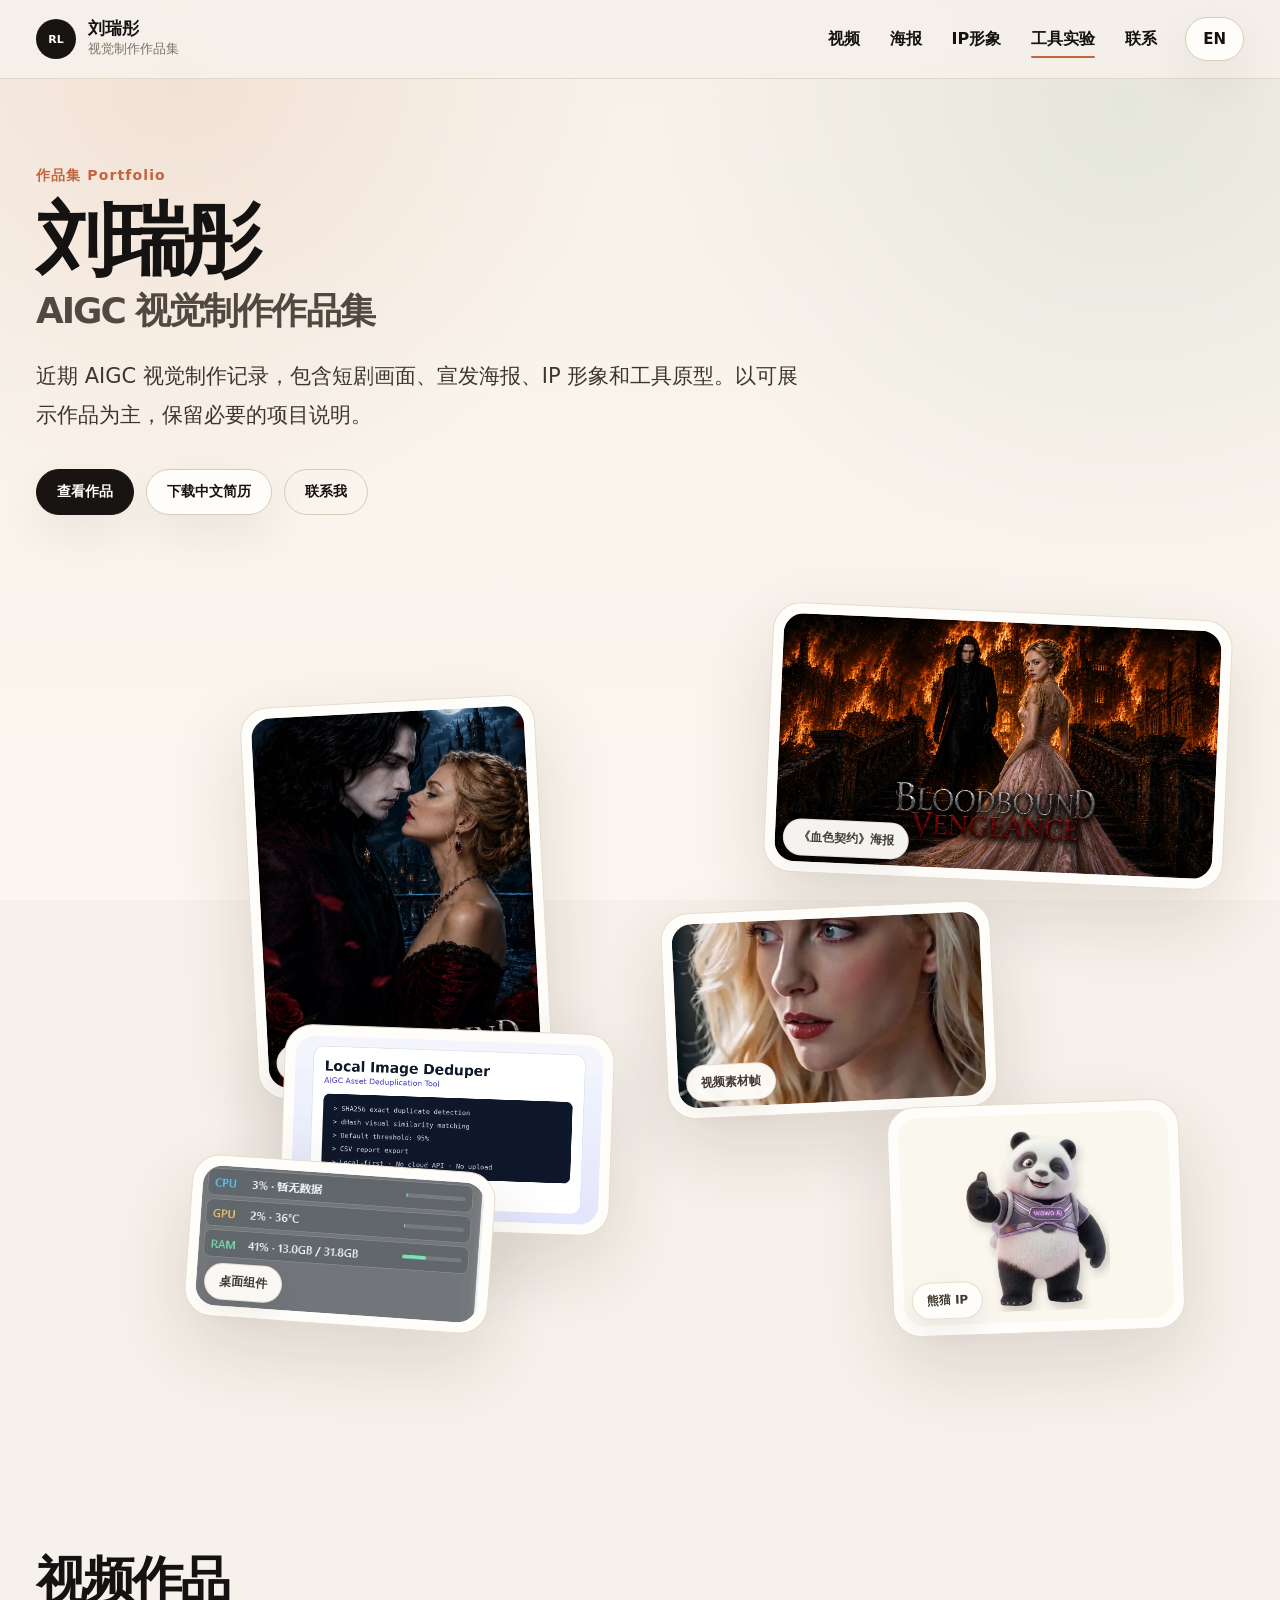
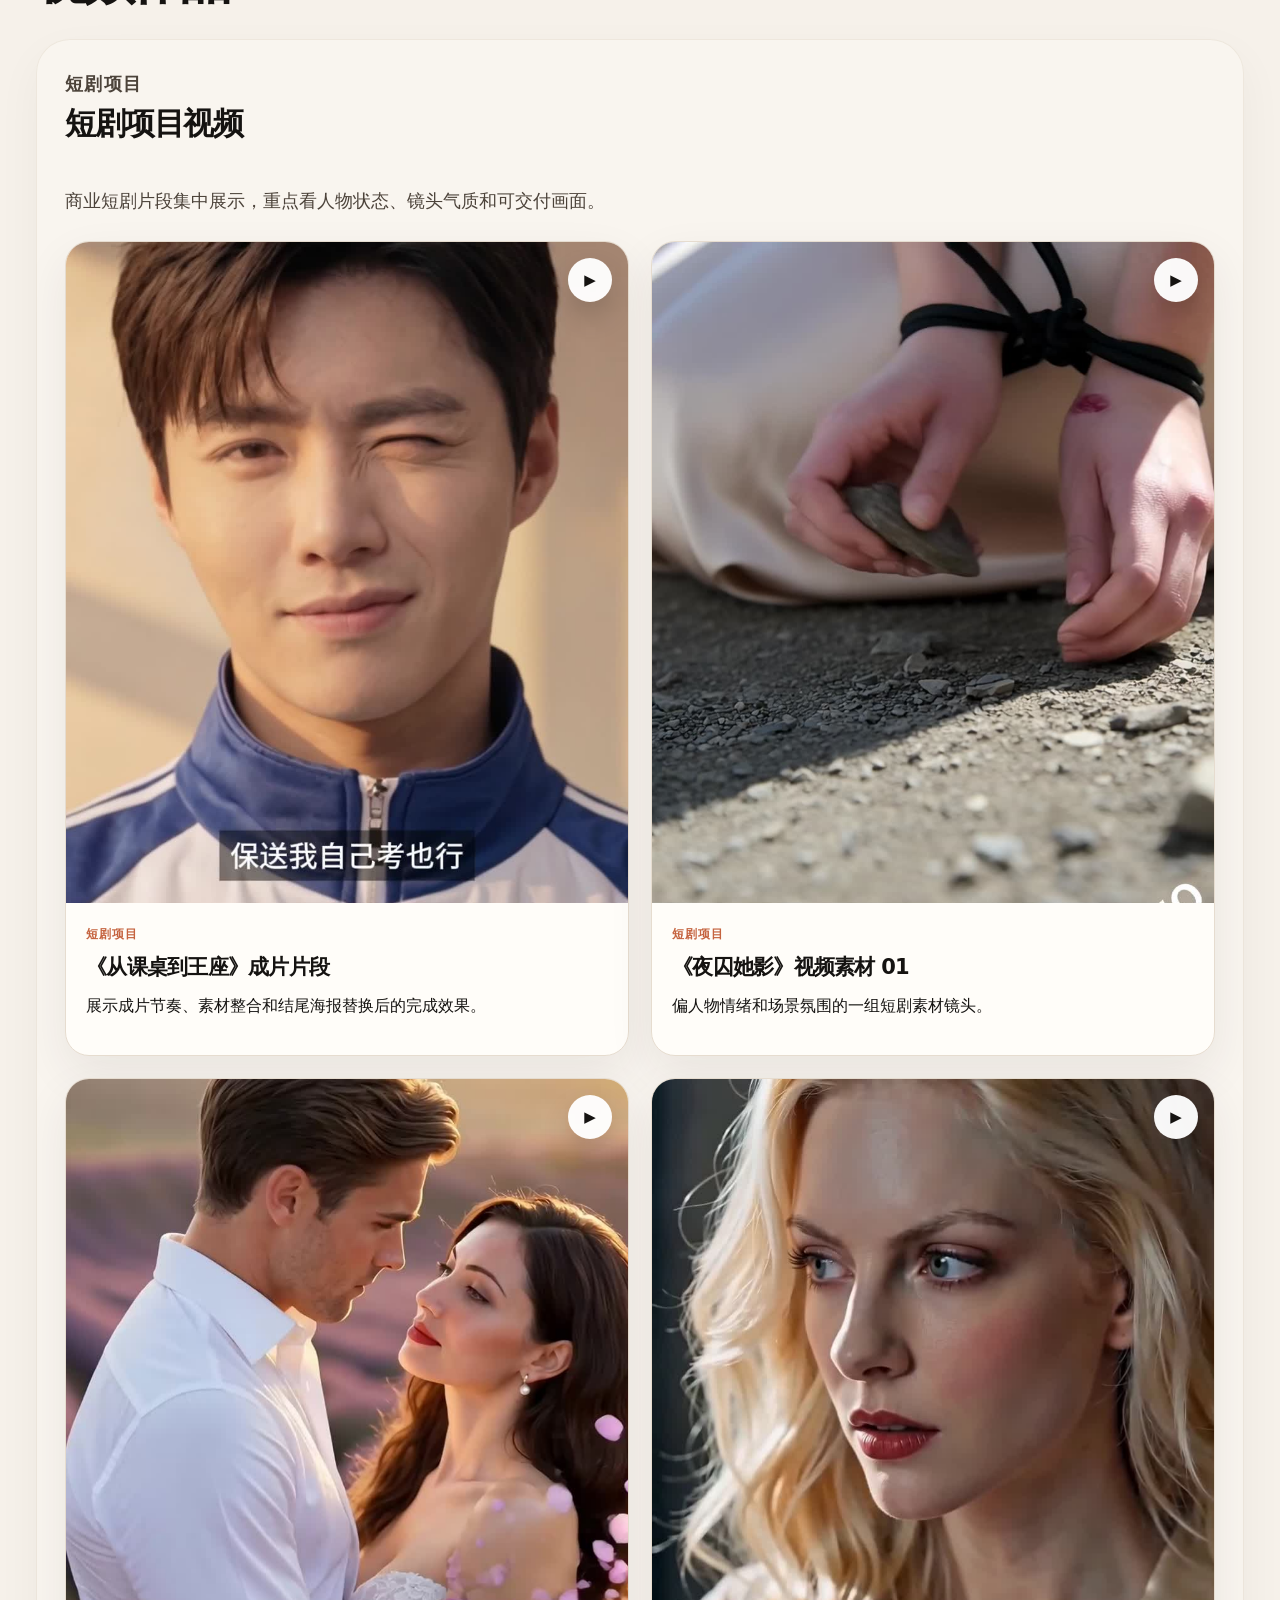
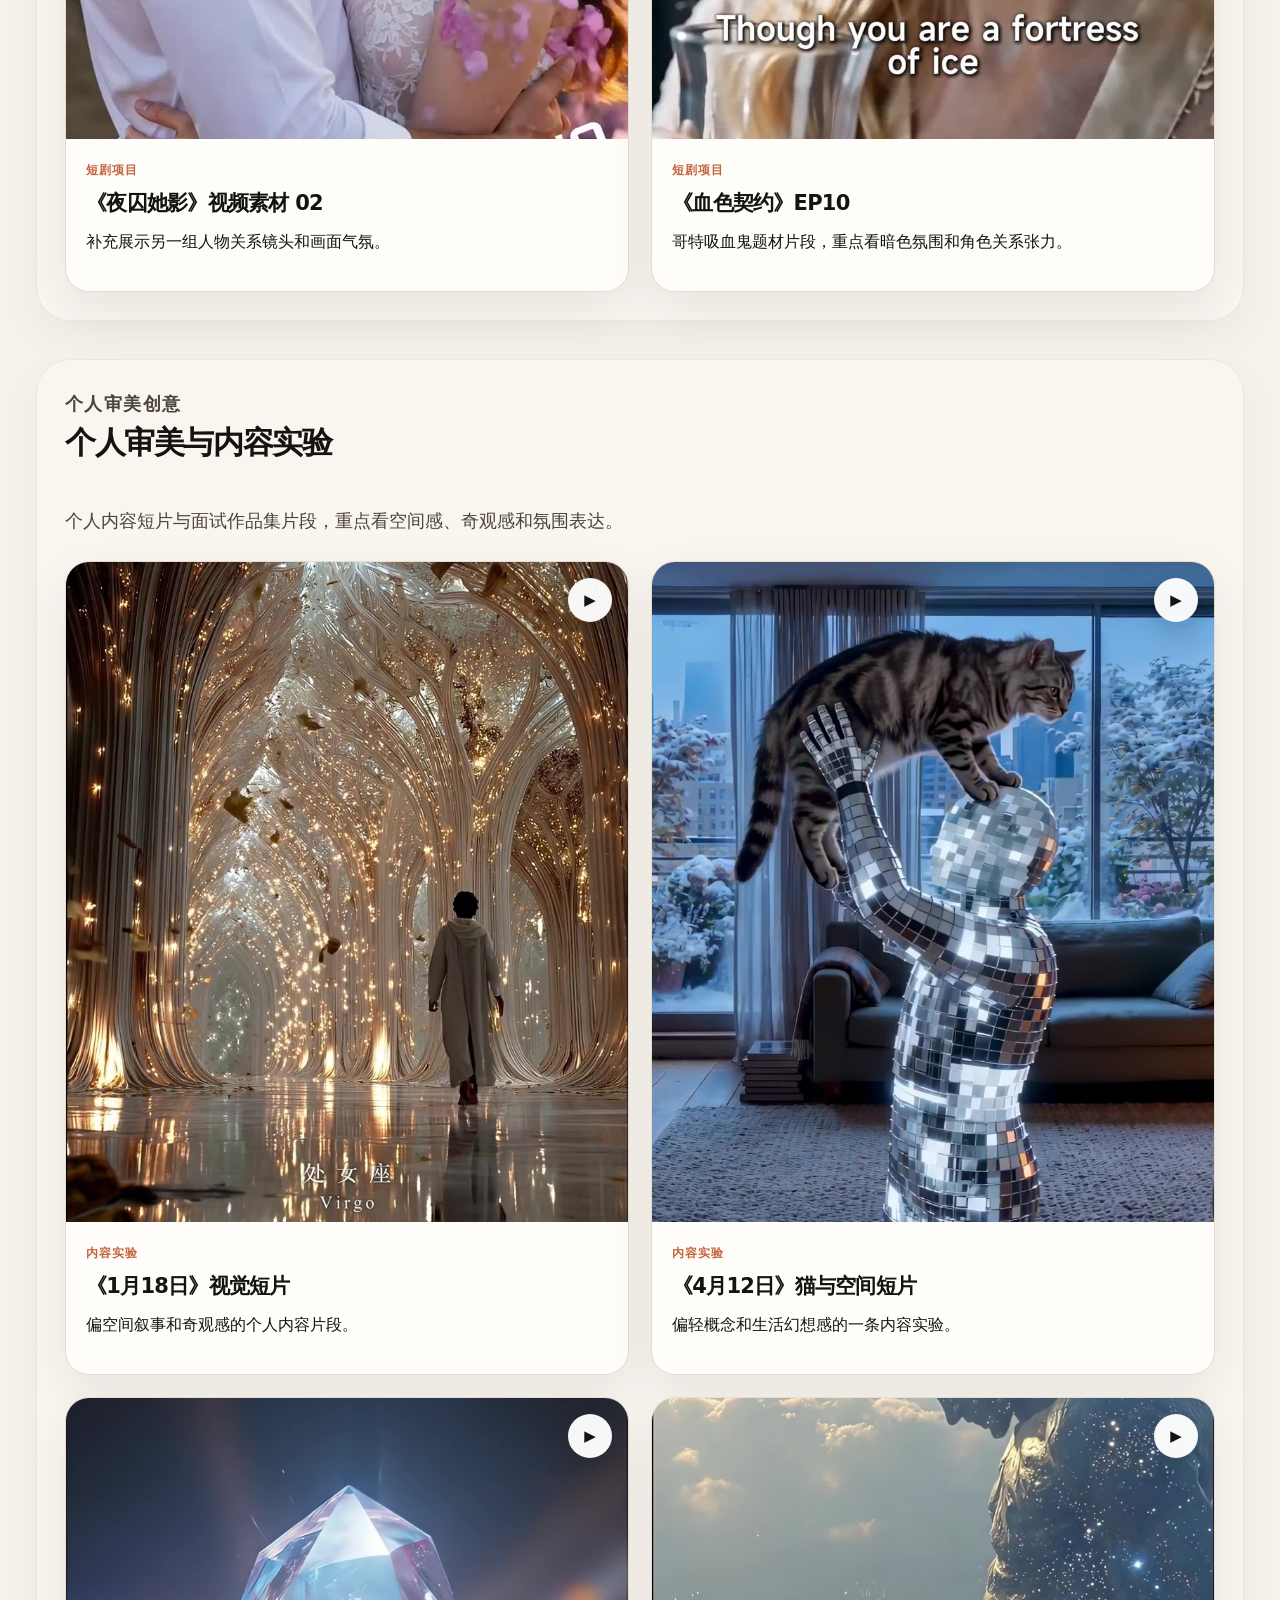
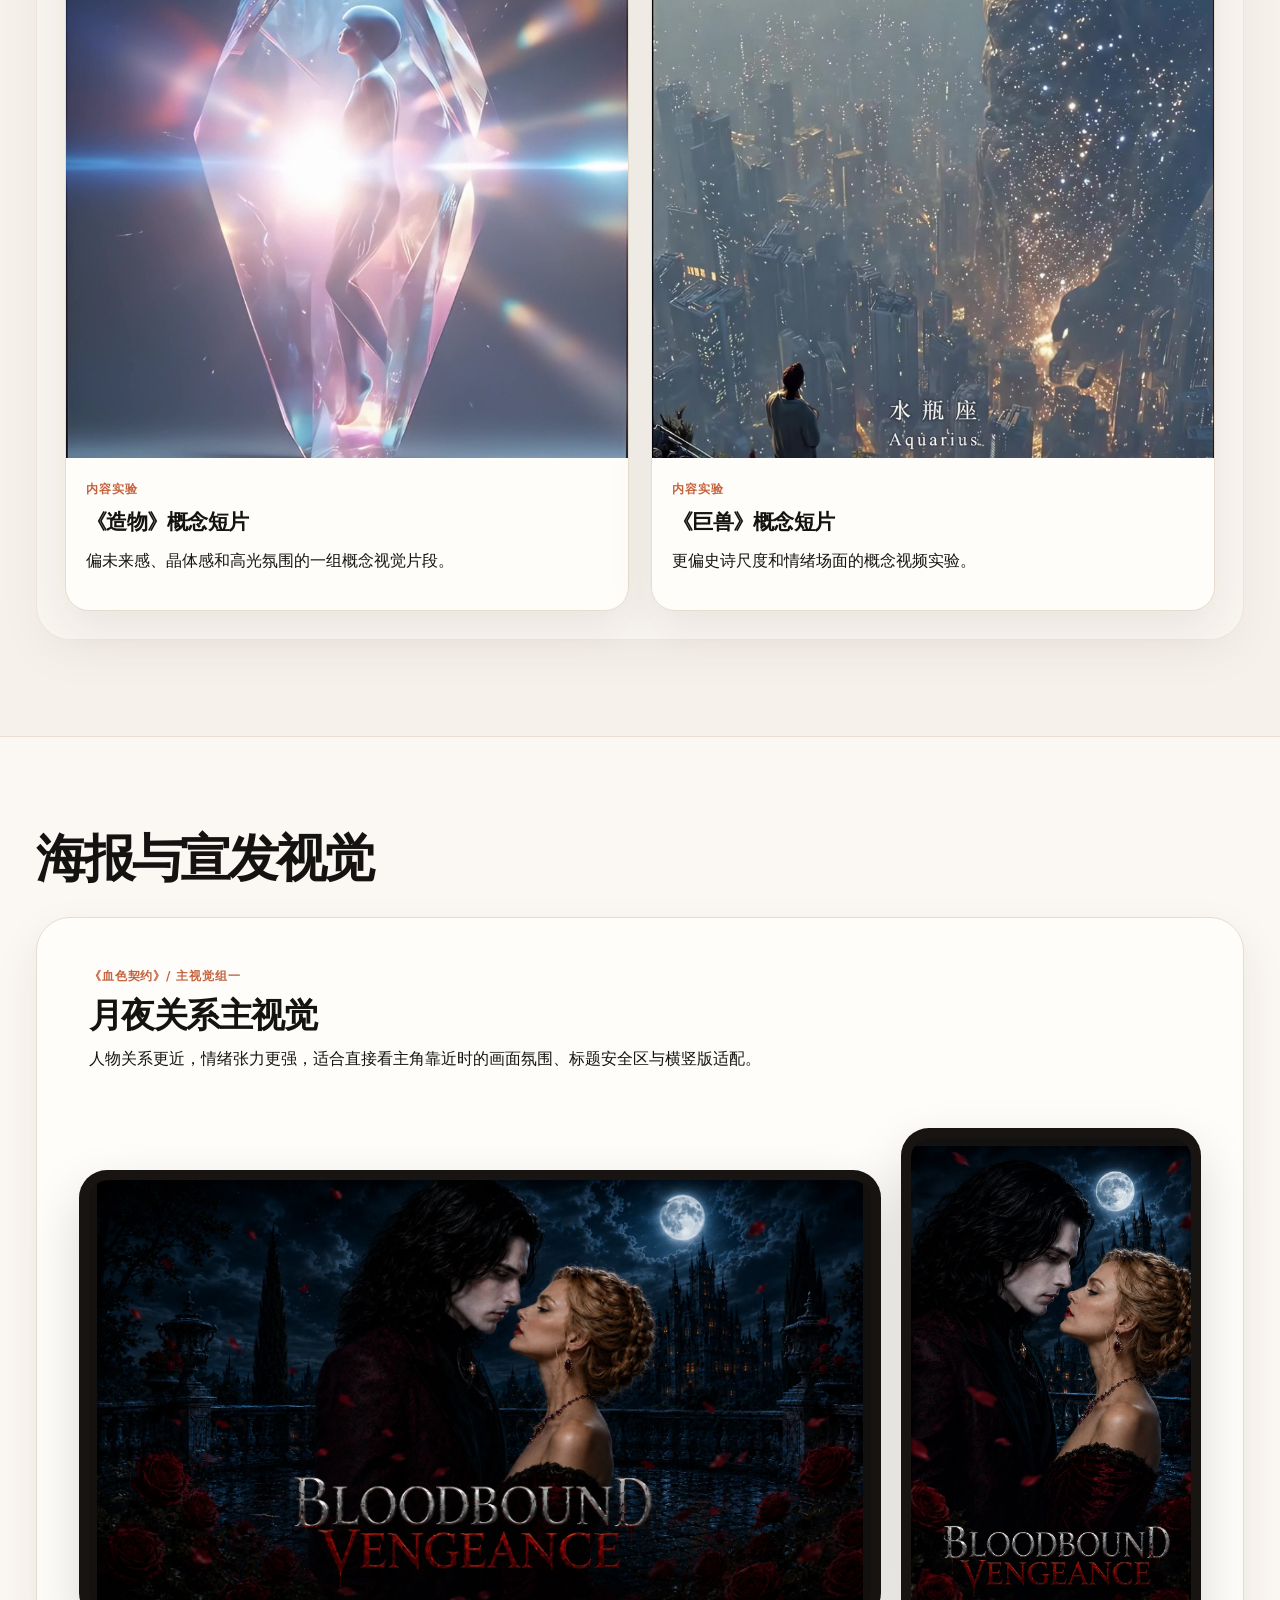
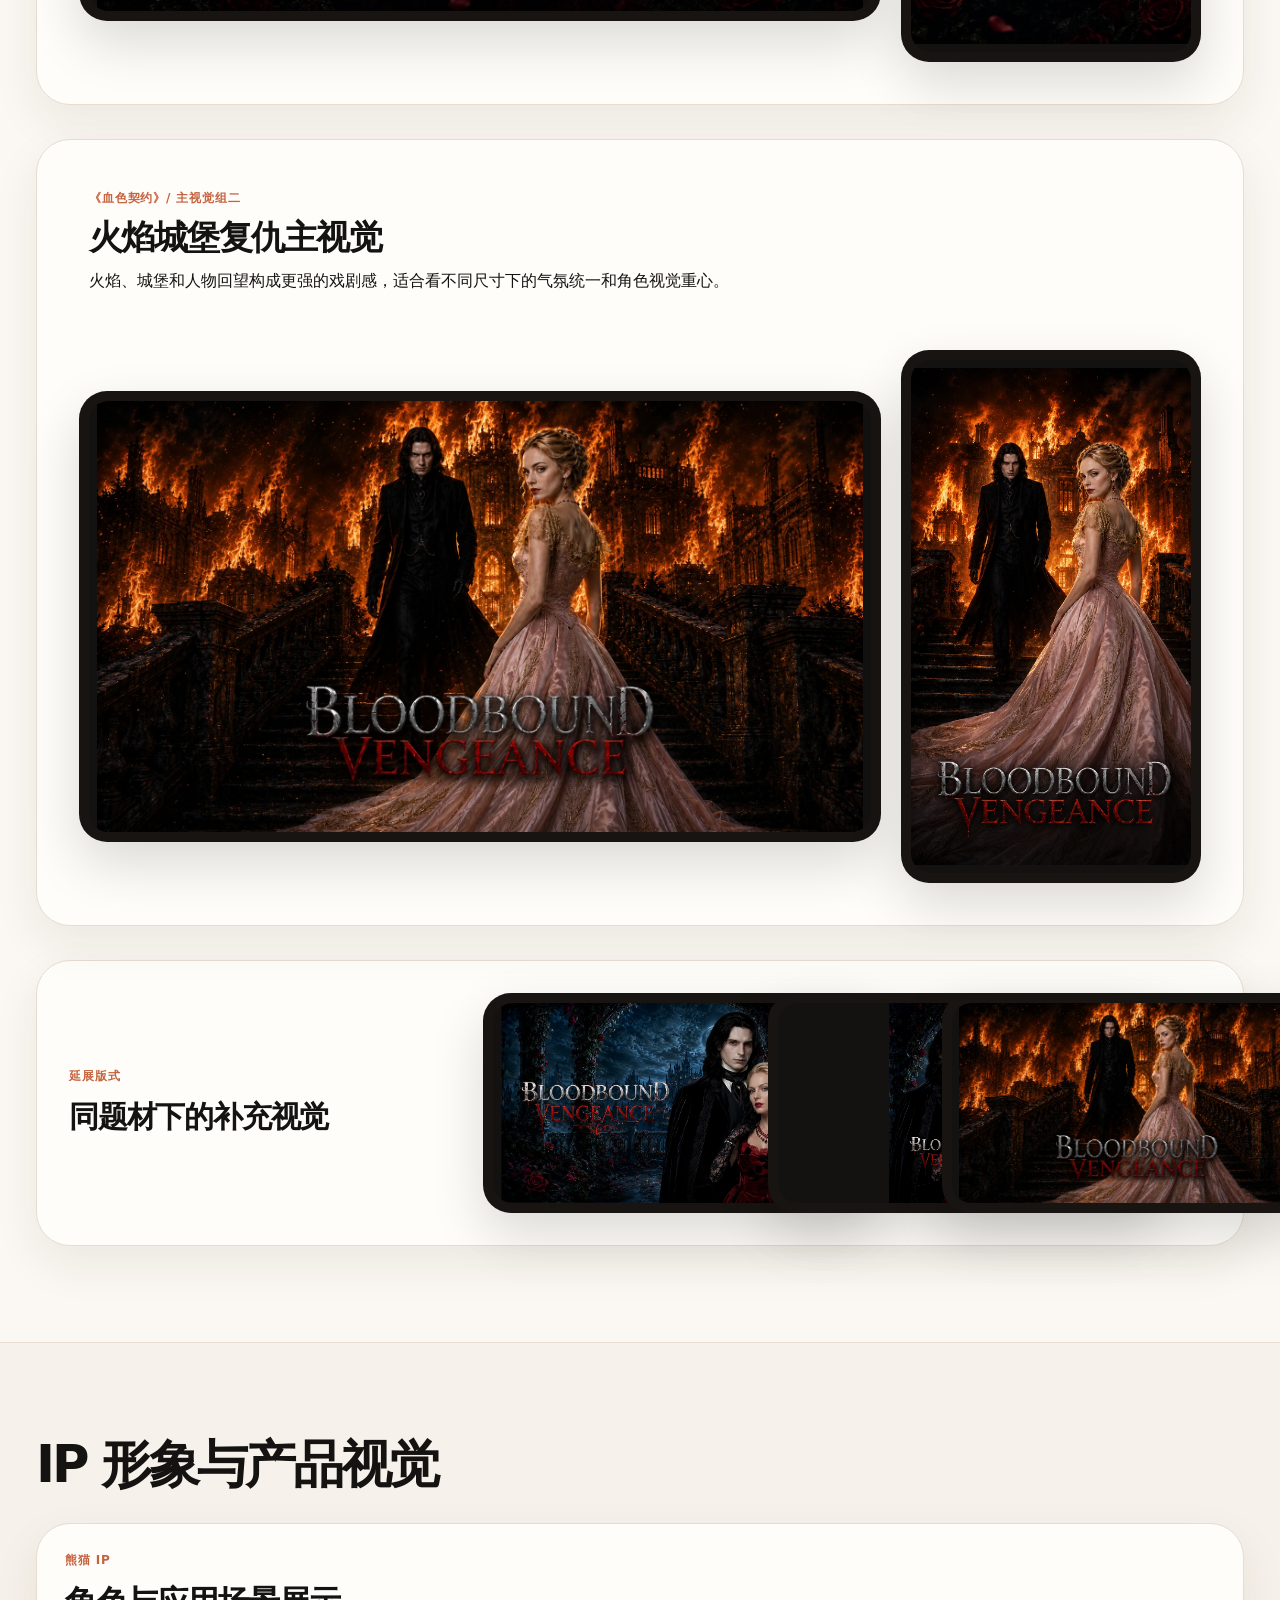
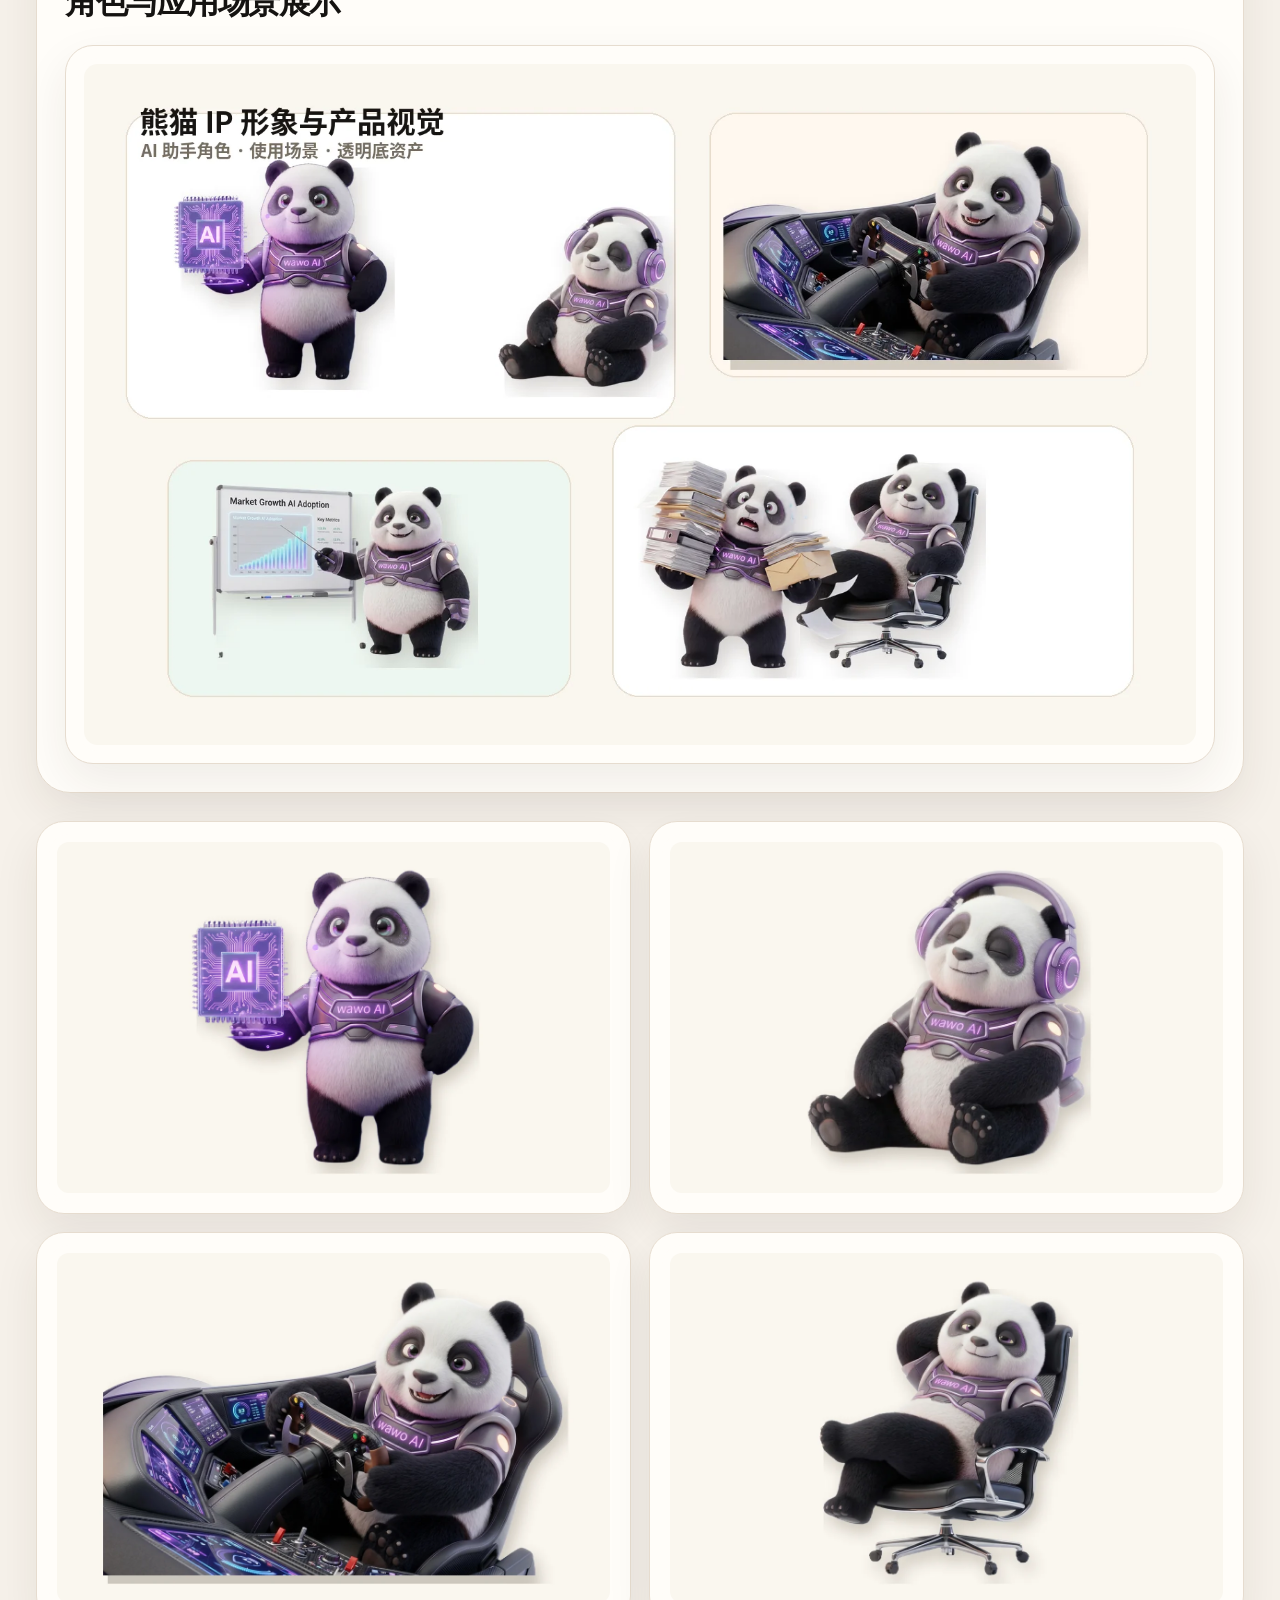
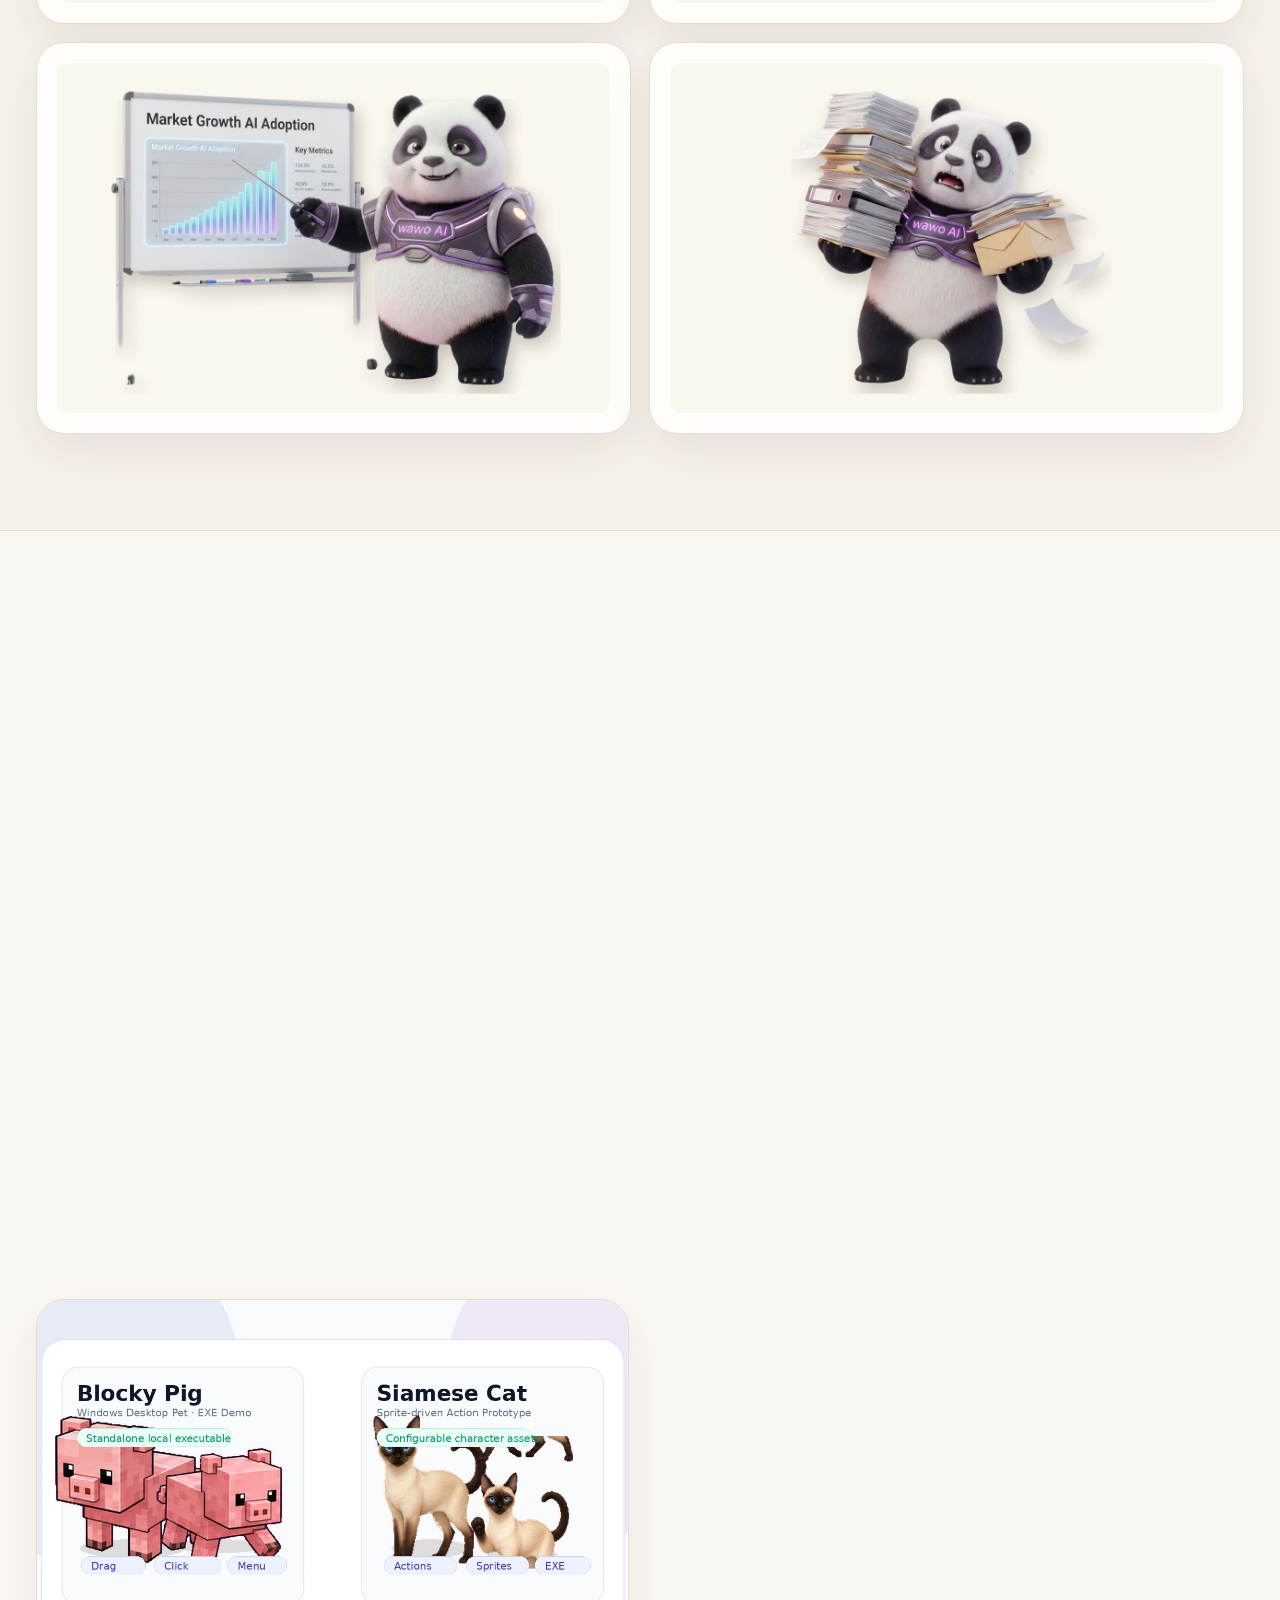
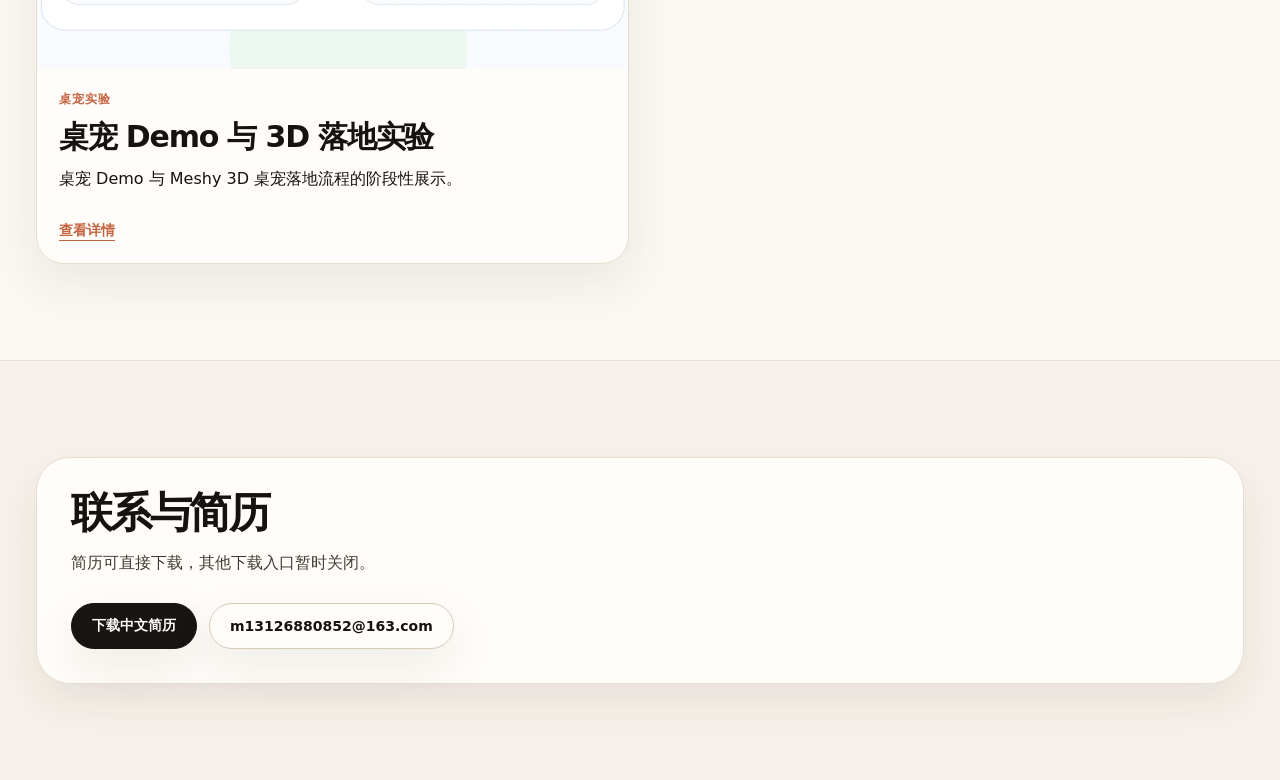
==== commit 65234612: "Add files via upload" ====
--- a/index.html
+++ b/index.html
@@ -4,7 +4,7 @@
   <meta charset="utf-8">
   <meta name="viewport" content="width=device-width, initial-scale=1">
   <title>刘瑞彤｜AIGC 视觉制作作品集</title>
-  <meta name="description" content="刘瑞彤的 AIGC 视觉制作作品集，包含短剧视频素材、海报与宣发视觉、IP 形象和本地工具实验。">
+  <meta name="description" content="刘瑞彤的 AIGC 视觉制作作品集，包含短剧项目视频、个人审美实验、海报视觉、IP 形象与工具原型。">
   <link rel="stylesheet" href="assets/css/main.css">
 </head>
 <body class="cn">
@@ -32,12 +32,14 @@
     <section class="hero section">
       <div class="shell hero-grid">
         <div class="hero-copy reveal">
-          <p class="kicker" data-cn>视觉制作作品集</p>
-          <p class="kicker" data-en>Visual Production Portfolio</p>
-          <h1 data-cn>刘瑞彤<br><span>AIGC 视觉制作作品集</span></h1>
-          <h1 data-en>Ruitong Liu<br><span>AIGC Visual Production Portfolio</span></h1>
-          <p class="hero-lead" data-cn>收录短剧视频素材、海报 KV、IP 形象和本地工具实验。页面只保留能直接看到的内容，重点看画面、镜头和视觉完成度。</p>
-          <p class="hero-lead" data-en>Selected short-drama clips, campaign visuals, IP design work, and local tool experiments — focused on the work itself, not a resume layout.</p>
+          <p class="eyebrow" data-cn>作品集 Portfolio</p>
+          <p class="eyebrow" data-en>Portfolio</p>
+          <h1 data-cn>刘瑞彤</h1>
+          <h1 data-en>Ruitong Liu</h1>
+          <p class="hero-title" data-cn>AIGC 视觉制作作品集</p>
+          <p class="hero-title" data-en>AIGC Visual Production Portfolio</p>
+          <p class="hero-lead" data-cn>近期 AIGC 视觉制作记录，包含短剧画面、宣发海报、IP 形象和工具原型。以可展示作品为主，保留必要的项目说明。</p>
+          <p class="hero-lead" data-en>Selected AIGC visual production work, including short-drama footage, campaign visuals, IP character design, and practical tool prototypes.</p>
           <div class="hero-actions">
             <a class="btn btn-dark" href="#video" data-cn>查看作品</a><a class="btn btn-dark" href="#video" data-en>View Work</a>
             <a class="btn btn-light" href="assets/downloads/resume-cn.pdf" download data-cn>下载中文简历</a>
@@ -49,7 +51,7 @@
         <div class="hero-collage reveal" aria-label="作品拼贴">
           <figure class="collage-item c1" data-depth="18">
             <img src="assets/images/posters/bloodbound-fire-wide.webp" alt="血色契约海报">
-            <figcaption data-cn>《血色契约》海报视觉</figcaption><figcaption data-en>Bloodbound campaign visual</figcaption>
+            <figcaption data-cn>《血色契约》海报</figcaption><figcaption data-en>Bloodbound poster</figcaption>
           </figure>
           <figure class="collage-item c2" data-depth="24">
             <img src="assets/images/posters/bloodbound-moon-vertical.webp" alt="竖版海报">
@@ -61,7 +63,7 @@
           </figure>
           <figure class="collage-item c4" data-depth="10">
             <img src="assets/images/tools/local-image-deduper.webp" alt="本地图片查重工具">
-            <figcaption data-cn>本地图片查重</figcaption><figcaption data-en>Image deduper</figcaption>
+            <figcaption data-cn>本地工具</figcaption><figcaption data-en>Local tool</figcaption>
           </figure>
           <figure class="collage-item c5" data-depth="12">
             <img src="assets/images/ip/panda-thumb.webp" alt="熊猫IP">
@@ -77,135 +79,142 @@
 
     <section id="video" class="section">
       <div class="shell">
-        <div class="section-head reveal">
-          <div>
-            <h2 data-cn>视频作品</h2>
-            <h2 data-en>Video Work</h2>
-          </div>
-          <p data-cn>保留商业短剧片段，也放进一部分个人内容实验，方便直接看镜头、节奏和画面完成度。</p>
-          <p data-en>Commercial short-drama clips alongside selected personal motion pieces, focused on image quality, rhythm, and usable visual output.</p>
-        </div>
-
-        <div class="video-grid">
-          <article class="video-card reveal" data-video="assets/videos/desk-to-throne-preview.mp4">
-            <button class="video-cover"><img src="assets/images/video-desk-cover.jpg" alt="从课桌到王座"><span>▶</span></button>
-            <div class="card-copy">
-              <p class="meta" data-cn>商业项目</p><p class="meta" data-en>Commercial</p>
-              <h3 data-cn>《从课桌到王座》成片片段</h3><h3 data-en>Desk to Throne</h3>
-              <p data-cn>展示成片节奏、素材整合和结尾海报替换后的完成效果。</p><p data-en>Edited episode clip with pacing, integration, and ending poster replacement.</p>
-            </div>
-          </article>
-
-          <article class="video-card reveal" data-video="assets/videos/night-prison-17-preview.mp4">
-            <button class="video-cover"><img src="assets/images/video-night17-cover.jpg" alt="夜囚她影 01"><span>▶</span></button>
-            <div class="card-copy">
-              <p class="meta" data-cn>商业项目</p><p class="meta" data-en>Commercial</p>
-              <h3 data-cn>《夜囚她影》视频素材 01</h3><h3 data-en>Night Prison Her Shadow 01</h3>
-              <p data-cn>偏人物情绪和场景氛围的一组短剧素材镜头。</p><p data-en>Character-driven drama material focused on mood and atmosphere.</p>
-            </div>
-          </article>
-
-          <article class="video-card reveal" data-video="assets/videos/night-prison-21-preview.mp4">
-            <button class="video-cover"><img src="assets/images/video-night21-cover.jpg" alt="夜囚她影 02"><span>▶</span></button>
-            <div class="card-copy">
-              <p class="meta" data-cn>商业项目</p><p class="meta" data-en>Commercial</p>
-              <h3 data-cn>《夜囚她影》视频素材 02</h3><h3 data-en>Night Prison Her Shadow 02</h3>
-              <p data-cn>补充展示另一组人物关系镜头和画面气氛。</p><p data-en>Additional character and mood shots from the same project.</p>
-            </div>
-          </article>
-
-          <article class="video-card reveal" data-video="assets/videos/bloodbound-ep10-preview.mp4">
-            <button class="video-cover"><img src="assets/images/video-blood10-cover.jpg" alt="血色契约 EP10"><span>▶</span></button>
-            <div class="card-copy">
-              <p class="meta" data-cn>商业项目</p><p class="meta" data-en>Commercial</p>
-              <h3 data-cn>《血色契约》EP10</h3><h3 data-en>Bloodbound Vengeance EP10</h3>
-              <p data-cn>哥特吸血鬼题材片段，重点看暗色氛围和角色关系张力。</p><p data-en>Gothic vampire preview built around dark atmosphere and character tension.</p>
-            </div>
-          </article>
-
-          <article class="video-card reveal" data-video="assets/videos/reels/reel-0118.mp4">
-            <button class="video-cover"><img src="assets/images/reels/reel-0118.jpg" alt="1月18日内容实验"><span>▶</span></button>
-            <div class="card-copy">
-              <p class="meta" data-cn>内容实验</p><p class="meta" data-en>Personal Reel</p>
-              <h3 data-cn>《1月18日》视觉短片</h3><h3 data-en>Jan 18 Visual Reel</h3>
-              <p data-cn>偏空间叙事和奇观感的个人内容片段，用来展示画面世界观和镜头气质。</p><p data-en>A personal motion piece built around spatial storytelling and spectacle.</p>
-            </div>
-          </article>
-
-          <article class="video-card reveal" data-video="assets/videos/reels/reel-0412.mp4">
-            <button class="video-cover"><img src="assets/images/reels/reel-0412.jpg" alt="4月12日内容实验"><span>▶</span></button>
-            <div class="card-copy">
-              <p class="meta" data-cn>内容实验</p><p class="meta" data-en>Personal Reel</p>
-              <h3 data-cn>《4月12日》猫与空间短片</h3><h3 data-en>Apr 12 Cat Motion Piece</h3>
-              <p data-cn>更偏轻概念和生活幻想感的一条短视频内容实验。</p><p data-en>A lighter concept piece mixing domestic space and surreal motion.</p>
-            </div>
-          </article>
-
-          <article class="video-card reveal" data-video="assets/videos/reels/reel-zaowu.mp4">
-            <button class="video-cover"><img src="assets/images/reels/reel-zaowu.jpg" alt="造物"><span>▶</span></button>
-            <div class="card-copy">
-              <p class="meta" data-cn>内容实验</p><p class="meta" data-en>Personal Reel</p>
-              <h3 data-cn>《造物》概念短片</h3><h3 data-en>Creation Concept Reel</h3>
-              <p data-cn>偏未来感、晶体感和高光氛围的一组概念视觉片段。</p><p data-en>Concept visuals driven by crystalline forms, light, and future-facing imagery.</p>
-            </div>
-          </article>
-
-          <article class="video-card reveal" data-video="assets/videos/reels/reel-beast.mp4">
-            <button class="video-cover"><img src="assets/images/reels/reel-beast.jpg" alt="巨兽下"><span>▶</span></button>
-            <div class="card-copy">
-              <p class="meta" data-cn>内容实验</p><p class="meta" data-en>Personal Reel</p>
-              <h3 data-cn>《巨兽》概念短片</h3><h3 data-en>Colossus Concept Reel</h3>
-              <p data-cn>更偏史诗尺度和情绪场面的一条概念型视频实验。</p><p data-en>An epic-scale concept piece centered on mood, scale, and dramatic imagery.</p>
-            </div>
-          </article>
+        <div class="section-head minimal-head reveal">
+          <h2 data-cn>视频作品</h2>
+          <h2 data-en>Video Work</h2>
+        </div>
+
+        <div class="content-group reveal">
+          <div class="group-head">
+            <div>
+              <p class="group-kicker" data-cn>短剧项目</p><p class="group-kicker" data-en>Short Drama</p>
+              <h3 data-cn>短剧项目视频</h3><h3 data-en>Short-Drama Clips</h3>
+            </div>
+            <p data-cn>商业短剧片段集中展示，重点看人物状态、镜头气质和可交付画面。</p>
+            <p data-en>Commercial short-drama excerpts focused on character staging, visual tone, and delivery-ready output.</p>
+          </div>
+          <div class="video-grid four">
+            <article class="video-card reveal" data-video="assets/videos/desk-to-throne-preview.mp4">
+              <button class="video-cover"><img src="assets/images/video-desk-cover.jpg" alt="从课桌到王座"><span>▶</span></button>
+              <div class="card-copy">
+                <p class="meta" data-cn>短剧项目</p><p class="meta" data-en>Drama Project</p>
+                <h3 data-cn>《从课桌到王座》成片片段</h3><h3 data-en>Desk to Throne</h3>
+                <p data-cn>展示成片节奏、素材整合和结尾海报替换后的完成效果。</p><p data-en>Edited episode clip with pacing, integration, and ending poster replacement.</p>
+              </div>
+            </article>
+            <article class="video-card reveal" data-video="assets/videos/night-prison-17-preview.mp4">
+              <button class="video-cover"><img src="assets/images/video-night17-cover.jpg" alt="夜囚她影 01"><span>▶</span></button>
+              <div class="card-copy">
+                <p class="meta" data-cn>短剧项目</p><p class="meta" data-en>Drama Project</p>
+                <h3 data-cn>《夜囚她影》视频素材 01</h3><h3 data-en>Night Prison 01</h3>
+                <p data-cn>偏人物情绪和场景氛围的一组短剧素材镜头。</p><p data-en>Character-driven drama material focused on mood and atmosphere.</p>
+              </div>
+            </article>
+            <article class="video-card reveal" data-video="assets/videos/night-prison-21-preview.mp4">
+              <button class="video-cover"><img src="assets/images/video-night21-cover.jpg" alt="夜囚她影 02"><span>▶</span></button>
+              <div class="card-copy">
+                <p class="meta" data-cn>短剧项目</p><p class="meta" data-en>Drama Project</p>
+                <h3 data-cn>《夜囚她影》视频素材 02</h3><h3 data-en>Night Prison 02</h3>
+                <p data-cn>补充展示另一组人物关系镜头和画面气氛。</p><p data-en>Additional character and mood shots from the same project.</p>
+              </div>
+            </article>
+            <article class="video-card reveal" data-video="assets/videos/bloodbound-ep10-preview.mp4">
+              <button class="video-cover"><img src="assets/images/video-blood10-cover.jpg" alt="血色契约 EP10"><span>▶</span></button>
+              <div class="card-copy">
+                <p class="meta" data-cn>短剧项目</p><p class="meta" data-en>Drama Project</p>
+                <h3 data-cn>《血色契约》EP10</h3><h3 data-en>Bloodbound Vengeance EP10</h3>
+                <p data-cn>哥特吸血鬼题材片段，重点看暗色氛围和角色关系张力。</p><p data-en>Gothic vampire preview built around dark atmosphere and character tension.</p>
+              </div>
+            </article>
+          </div>
+        </div>
+
+        <div class="content-group reveal group-offset">
+          <div class="group-head">
+            <div>
+              <p class="group-kicker" data-cn>个人审美创意</p><p class="group-kicker" data-en>Personal Visuals</p>
+              <h3 data-cn>个人审美与内容实验</h3><h3 data-en>Personal Visual Experiments</h3>
+            </div>
+            <p data-cn>个人内容短片与面试作品集片段，重点看空间感、奇观感和氛围表达。</p>
+            <p data-en>Personal motion pieces and portfolio reels focused on atmosphere, spectacle, and spatial imagination.</p>
+          </div>
+          <div class="video-grid four">
+            <article class="video-card reveal" data-video="assets/videos/reels/reel-0118.mp4">
+              <button class="video-cover"><img src="assets/images/reels/reel-0118.jpg" alt="1月18日内容实验"><span>▶</span></button>
+              <div class="card-copy">
+                <p class="meta" data-cn>内容实验</p><p class="meta" data-en>Personal Reel</p>
+                <h3 data-cn>《1月18日》视觉短片</h3><h3 data-en>Jan 18 Visual Reel</h3>
+                <p data-cn>偏空间叙事和奇观感的个人内容片段。</p><p data-en>A personal motion piece built around spatial storytelling and spectacle.</p>
+              </div>
+            </article>
+            <article class="video-card reveal" data-video="assets/videos/reels/reel-0412.mp4">
+              <button class="video-cover"><img src="assets/images/reels/reel-0412.jpg" alt="4月12日内容实验"><span>▶</span></button>
+              <div class="card-copy">
+                <p class="meta" data-cn>内容实验</p><p class="meta" data-en>Personal Reel</p>
+                <h3 data-cn>《4月12日》猫与空间短片</h3><h3 data-en>Apr 12 Cat Motion Piece</h3>
+                <p data-cn>偏轻概念和生活幻想感的一条内容实验。</p><p data-en>A lighter concept piece mixing domestic space and surreal motion.</p>
+              </div>
+            </article>
+            <article class="video-card reveal" data-video="assets/videos/reels/reel-zaowu.mp4">
+              <button class="video-cover"><img src="assets/images/reels/reel-zaowu.jpg" alt="造物"><span>▶</span></button>
+              <div class="card-copy">
+                <p class="meta" data-cn>内容实验</p><p class="meta" data-en>Personal Reel</p>
+                <h3 data-cn>《造物》概念短片</h3><h3 data-en>Creation Concept Reel</h3>
+                <p data-cn>偏未来感、晶体感和高光氛围的一组概念视觉片段。</p><p data-en>Concept visuals driven by crystalline forms, light, and future-facing imagery.</p>
+              </div>
+            </article>
+            <article class="video-card reveal" data-video="assets/videos/reels/reel-beast.mp4">
+              <button class="video-cover"><img src="assets/images/reels/reel-beast.jpg" alt="巨兽"><span>▶</span></button>
+              <div class="card-copy">
+                <p class="meta" data-cn>内容实验</p><p class="meta" data-en>Personal Reel</p>
+                <h3 data-cn>《巨兽》概念短片</h3><h3 data-en>Colossus Concept Reel</h3>
+                <p data-cn>更偏史诗尺度和情绪场面的概念视频实验。</p><p data-en>An epic-scale concept piece centered on mood, scale, and dramatic imagery.</p>
+              </div>
+            </article>
+          </div>
         </div>
       </div>
     </section>
 
     <section id="posters" class="section section-soft">
       <div class="shell">
-        <div class="section-head reveal">
-          <div>
-            <h2 data-cn>海报与宣发视觉</h2>
-            <h2 data-en>Posters & Campaign Visuals</h2>
-          </div>
-          <p data-cn>以完整视觉展示为主。横版主视觉、竖版封面和补充版式成组出现，方便直接看同一项目下的视觉适配。</p>
-          <p data-en>Shown as complete visuals: wides, vertical covers, and supporting layouts grouped together for easy comparison.</p>
-        </div>
-
-        <div class="poster-stack">
-          <article class="poster-block reveal">
-            <div class="poster-copy">
-              <p class="meta" data-cn>《血色契约》 / 组一</p><p class="meta" data-en>Bloodbound / Set 01</p>
+        <div class="section-head minimal-head reveal">
+          <h2 data-cn>海报与宣发视觉</h2>
+          <h2 data-en>Posters & Campaign Visuals</h2>
+        </div>
+
+        <div class="poster-editorial">
+          <article class="poster-feature reveal poster-feature-clean">
+            <div class="poster-copy editorial-copy">
+              <p class="meta" data-cn>《血色契约》/ 主视觉组一</p><p class="meta" data-en>Bloodbound / Set 01</p>
               <h3 data-cn>月夜关系主视觉</h3><h3 data-en>Moonlit Character Visuals</h3>
-              <p data-cn>这一组更靠近人物关系和情绪张力，适合直接看人物靠近、月夜氛围和标题安全区的处理。</p><p data-en>A pair focused on character tension, close emotional framing, and the title-safe zone.</p>
-            </div>
-            <div class="poster-pair">
+              <p data-cn>人物关系更近，情绪张力更强，适合直接看主角靠近时的画面氛围、标题安全区与横竖版适配。</p><p data-en>A closer, more intimate set built around emotional tension, title placement, and wide-to-vertical adaptation.</p>
+            </div>
+            <div class="poster-visuals poster-visuals-main">
               <button class="poster-frame wide" data-full="assets/images/posters/bloodbound-moon-wide.webp"><img src="assets/images/posters/bloodbound-moon-wide.webp" alt="月夜横版海报"></button>
               <button class="poster-frame tall" data-full="assets/images/posters/bloodbound-moon-vertical.webp"><img src="assets/images/posters/bloodbound-moon-vertical.webp" alt="月夜竖版海报"></button>
             </div>
           </article>
 
-          <article class="poster-block reveal reverse">
-            <div class="poster-copy">
-              <p class="meta" data-cn>《血色契约》 / 组二</p><p class="meta" data-en>Bloodbound / Set 02</p>
+          <article class="poster-feature reveal poster-feature-clean poster-feature-fire">
+            <div class="poster-copy editorial-copy">
+              <p class="meta" data-cn>《血色契约》/ 主视觉组二</p><p class="meta" data-en>Bloodbound / Set 02</p>
               <h3 data-cn>火焰城堡复仇主视觉</h3><h3 data-en>Burning Castle Visuals</h3>
-              <p data-cn>这一组以火焰、城堡和人物回望构成更强的戏剧感，适合看不同版式下的气氛统一。</p><p data-en>This set leans into fire, castle architecture, and dramatic revenge energy across formats.</p>
-            </div>
-            <div class="poster-pair">
+              <p data-cn>火焰、城堡和人物回望构成更强的戏剧感，适合看不同尺寸下的气氛统一和角色视觉重心。</p><p data-en>Fire, architecture, and the backward glance create a more dramatic tone across multiple display ratios.</p>
+            </div>
+            <div class="poster-visuals poster-visuals-fire">
               <button class="poster-frame wide" data-full="assets/images/posters/bloodbound-fire-wide.webp"><img src="assets/images/posters/bloodbound-fire-wide.webp" alt="火焰横版海报"></button>
-              <button class="poster-frame tall" data-full="assets/images/posters/bloodbound-fire-vertical.webp"><img src="assets/images/posters/bloodbound-fire-vertical.webp" alt="火焰竖版海报"></button>
+              <button class="poster-frame tall large-tall" data-full="assets/images/posters/bloodbound-fire-vertical.webp"><img src="assets/images/posters/bloodbound-fire-vertical.webp" alt="火焰竖版海报"></button>
             </div>
           </article>
         </div>
 
-        <div class="poster-extra reveal">
-          <div class="poster-extra-copy">
-            <p class="meta" data-cn>补充视觉</p><p class="meta" data-en>Additional Visuals</p>
-            <h3 data-cn>同项目下的补充版式探索</h3><h3 data-en>Additional Layout Exploration</h3>
-            <p data-cn>保留一组横版 banner、竖版封面和角色主视觉，直接展示同一项目下的延展性。</p><p data-en>A smaller set showing banner, cover, and character-led variations within the same project world.</p>
-          </div>
-          <div class="poster-mini-grid">
+        <div class="poster-ribbon reveal">
+          <div class="poster-ribbon-copy">
+            <p class="meta" data-cn>延展版式</p><p class="meta" data-en>Supporting Layouts</p>
+            <h3 data-cn>同题材下的补充视觉</h3><h3 data-en>Additional Campaign Variations</h3>
+          </div>
+          <div class="poster-ribbon-grid">
             <button class="poster-frame mini" data-full="assets/images/posters/bloodbound-banner.webp"><img src="assets/images/posters/bloodbound-banner.webp" alt="蓝调横版"></button>
             <button class="poster-frame mini" data-full="assets/images/posters/bloodbound-cover.webp"><img src="assets/images/posters/bloodbound-cover.webp" alt="蓝调竖版"></button>
             <button class="poster-frame mini" data-full="assets/images/posters/bloodbound-fire-wide.webp"><img src="assets/images/posters/bloodbound-fire-wide.webp" alt="补充海报"></button>
@@ -216,21 +225,25 @@
 
     <section id="ip" class="section">
       <div class="shell">
-        <div class="section-head reveal">
-          <div>
-            <h2 data-cn>IP 形象与产品视觉</h2>
-            <h2 data-en>IP Character & Product Visuals</h2>
-          </div>
-          <p data-cn>以熊猫 IP 为例，保留角色形象、透明底资产和应用场景图。既能看单体角色，也能看它在产品里的使用方式。</p>
-          <p data-en>The panda IP section shows character assets, transparent cutouts, and product-use visuals in one place.</p>
-        </div>
-
-        <div class="ip-layout">
-          <button class="ip-hero reveal" data-full="assets/images/ip/panda-ip-showcase.webp"><img src="assets/images/ip/panda-ip-showcase.webp" alt="熊猫IP展示板"></button>
-          <div class="ip-grid">
+        <div class="section-head minimal-head reveal">
+          <h2 data-cn>IP 形象与产品视觉</h2>
+          <h2 data-en>IP Character & Product Visuals</h2>
+        </div>
+
+        <div class="ip-showcase reveal">
+          <div class="ip-main-card">
+            <div class="ip-main-head">
+              <p class="meta" data-cn>熊猫 IP</p><p class="meta" data-en>Panda IP</p>
+              <h3 data-cn>角色与应用场景展示</h3><h3 data-en>Character and Application Showcase</h3>
+            </div>
+            <button class="ip-hero" data-full="assets/images/ip/panda-ip-showcase.webp"><img src="assets/images/ip/panda-ip-showcase.webp" alt="熊猫IP展示板"></button>
+          </div>
+          <div class="ip-grid editorial-grid">
+            <button class="ip-card reveal" data-full="assets/images/ip/panda-chip.webp"><img src="assets/images/ip/panda-chip.webp" alt="熊猫芯片"></button>
+            <button class="ip-card reveal" data-full="assets/images/ip/panda-headset.webp"><img src="assets/images/ip/panda-headset.webp" alt="熊猫耳机"></button>
             <button class="ip-card reveal" data-full="assets/images/ip/panda-cockpit.webp"><img src="assets/images/ip/panda-cockpit.webp" alt="熊猫驾驶场景"></button>
             <button class="ip-card reveal" data-full="assets/images/ip/panda-chair.webp"><img src="assets/images/ip/panda-chair.webp" alt="熊猫坐姿"></button>
-            <button class="ip-card reveal" data-full="assets/images/ip/panda-chip.webp"><img src="assets/images/ip/panda-chip.webp" alt="熊猫芯片"></button>
+            <button class="ip-card reveal" data-full="assets/images/ip/panda-board.webp"><img src="assets/images/ip/panda-board.webp" alt="熊猫看板"></button>
             <button class="ip-card reveal" data-full="assets/images/ip/panda-files.webp"><img src="assets/images/ip/panda-files.webp" alt="熊猫文件"></button>
           </div>
         </div>
@@ -239,45 +252,41 @@
 
     <section id="lab" class="section section-soft">
       <div class="shell">
-        <div class="section-head reveal">
-          <div>
-            <h2 data-cn>工具与实验</h2>
-            <h2 data-en>Tools & Experiments</h2>
-          </div>
-          <p data-cn>这一部分只展示界面和方向，不开放额外下载。重点放在它们解决了什么问题，以及画面长什么样。</p>
-          <p data-en>Shown as practical experiments rather than download-heavy products — focused on what each piece solves and how it looks.</p>
-        </div>
-
-        <div class="lab-grid">
-          <article class="lab-card reveal">
+        <div class="section-head minimal-head reveal">
+          <h2 data-cn>工具与实验</h2>
+          <h2 data-en>Tools & Experiments</h2>
+        </div>
+
+        <div class="lab-grid clean-lab-grid">
+          <a class="lab-card reveal" href="tool-deduper.html">
             <img src="assets/images/tools/local-image-deduper.webp" alt="本地图片查重工具">
             <div class="lab-copy">
               <p class="meta" data-cn>本地工具</p><p class="meta" data-en>Local Tool</p>
               <h3 data-cn>本地图片查重工具</h3><h3 data-en>Local Image Deduper</h3>
-              <p data-cn>服务 AIGC 批量素材整理。保留重复图检测、相似图筛选和导出结果这些最实用的能力。</p><p data-en>A local utility for AIGC asset cleanup, focused on duplicate detection and similarity filtering.</p>
-              <div class="chip-row"><span>SHA256</span><span>dHash</span><span>CSV</span></div>
-            </div>
-          </article>
-
-          <article class="lab-card reveal">
+              <p data-cn>面向 AIGC 批量素材整理的本地工具原型。</p><p data-en>A local utility prototype for AIGC asset cleanup.</p>
+              <span class="lab-link" data-cn>查看详情</span><span class="lab-link" data-en>View detail</span>
+            </div>
+          </a>
+
+          <a class="lab-card reveal" href="tool-hardware.html">
             <img src="assets/images/tools/hardware-glass.webp" alt="桌面监控组件">
             <div class="lab-copy">
               <p class="meta" data-cn>桌面组件</p><p class="meta" data-en>Desktop Widget</p>
-              <h3 data-cn>Hardware Glass</h3><h3 data-en>Hardware Glass</h3>
-              <p data-cn>轻量桌面悬浮组件，用来在剪辑、游戏或 AI 工具运行时快速看 CPU、GPU 和内存状态。</p><p data-en>A lightweight floating widget for CPU, GPU, and memory monitoring while working or gaming.</p>
-              <div class="chip-row"><span>Windows</span><span>悬浮</span><span>Prototype</span></div>
-            </div>
-          </article>
-
-          <article class="lab-card reveal">
+              <h3 data-cn>硬件监控组件</h3><h3 data-en>Hardware Glass</h3>
+              <p data-cn>悬浮式桌面监控组件的界面与交互方向。</p><p data-en>A lightweight floating widget for hardware monitoring.</p>
+              <span class="lab-link" data-cn>查看详情</span><span class="lab-link" data-en>View detail</span>
+            </div>
+          </a>
+
+          <a class="lab-card reveal" href="tool-pet.html">
             <img src="assets/images/pets/desktop-pet-showcase.webp" alt="桌宠与3D实验">
             <div class="lab-copy">
               <p class="meta" data-cn>桌宠实验</p><p class="meta" data-en>Desktop Pet Lab</p>
               <h3 data-cn>桌宠 Demo 与 3D 落地实验</h3><h3 data-en>Desktop Pet & 3D Pipeline</h3>
-              <p data-cn>展示像素桌宠、暹罗猫桌宠，以及从 Meshy 到 Blender 再到 Godot 的 3D 桌宠落地尝试。</p><p data-en>Includes 2D pet demos and an ongoing 3D desktop pet pipeline from Meshy to Blender to Godot.</p>
-              <div class="chip-row"><span>EXE Demo</span><span>Sprite</span><span>Meshy → Blender → Godot</span></div>
-            </div>
-          </article>
+              <p data-cn>桌宠 Demo 与 Meshy 3D 桌宠落地流程的阶段性展示。</p><p data-en>A staged preview of desktop pet demos and the Meshy 3D pipeline.</p>
+              <span class="lab-link" data-cn>查看详情</span><span class="lab-link" data-en>View detail</span>
+            </div>
+          </a>
         </div>
       </div>
     </section>
@@ -288,8 +297,8 @@
           <div>
             <h2 data-cn>联系与简历</h2>
             <h2 data-en>Contact & Resume</h2>
-            <p data-cn>站内保留的是公开可展示的安全预览。简历可以直接下载，其他下载入口暂时关闭。</p>
-            <p data-en>This site keeps only public-safe previews. Resume downloads stay open; other downloads remain closed for now.</p>
+            <p data-cn>简历可直接下载，其他下载入口暂时关闭。</p>
+            <p data-en>Resume downloads stay open; other download entry points remain closed for now.</p>
           </div>
           <div class="contact-actions">
             <a class="btn btn-dark" href="assets/downloads/resume-cn.pdf" download data-cn>下载中文简历</a>
--- a/assets/css/main.css
+++ b/assets/css/main.css
@@ -1,154 +1,4 @@
-:root{
-  --bg:#f6f1ea;
-  --bg-soft:#fcf8f2;
-  --card:#fffdf9;
-  --ink:#151311;
-  --text:#463f36;
-  --muted:#7d7265;
-  --line:#e7ddd0;
-  --line-strong:#d9ccb9;
-  --accent:#c66a42;
-  --shadow:0 18px 46px rgba(54,40,25,.08);
-  --shadow-lg:0 32px 80px rgba(54,40,25,.12);
-  --radius:30px;
-  --max:1720px;
-}
-*{box-sizing:border-box}
-html{scroll-behavior:smooth}
-body{margin:0;background:var(--bg);color:var(--ink);font-family:"PingFang SC","HarmonyOS Sans SC","MiSans","Noto Sans SC","Microsoft YaHei",system-ui,-apple-system,sans-serif;-webkit-font-smoothing:antialiased}
-a{text-decoration:none;color:inherit}
-img{display:block;max-width:100%}
-button{font:inherit;color:inherit}
-body.cn [data-en],body.en [data-cn]{display:none!important}
+:root{--bg:#f6f1ea;--card:#fffdf9;--ink:#151311;--text:#443c34;--muted:#7d7265;--line:#e6dccf;--line2:#d7cab9;--accent:#c5633f;--shadow:0 18px 46px rgba(54,40,25,.08);--shadow-lg:0 30px 80px rgba(54,40,25,.14);--max:1840px}*{box-sizing:border-box}html{scroll-behavior:smooth}body{margin:0;background:var(--bg);color:var(--ink);font-family:"PingFang SC","HarmonyOS Sans SC","MiSans","Noto Sans SC","Microsoft YaHei",system-ui,-apple-system,sans-serif;-webkit-font-smoothing:antialiased}body:before{content:"";position:fixed;inset:0;z-index:-2;background:radial-gradient(circle at 14% 10%,rgba(205,111,72,.12),transparent 32%),radial-gradient(circle at 88% 12%,rgba(72,130,104,.1),transparent 34%),linear-gradient(180deg,#f7f1e9,#fbf6ef)}a{text-decoration:none;color:inherit}img{display:block;max-width:100%}button{font:inherit;color:inherit}body.cn [data-en],body.en [data-cn]{display:none!important}.shell,.nav-wrap{width:min(calc(100% - 72px),var(--max));margin:auto}.nav{position:sticky;top:0;z-index:50;background:rgba(246,241,234,.9);border-bottom:1px solid rgba(215,202,185,.7);backdrop-filter:blur(16px)}.nav-wrap{height:70px;display:flex;align-items:center;gap:28px}.brand{display:flex;align-items:center;gap:12px;min-width:250px}.brand-mark{width:36px;height:36px;border-radius:50%;display:grid;place-items:center;background:#171411;color:#fff;font-size:11px;font-weight:850}.brand-text b{display:block;font-size:16px;line-height:1.05}.brand-text small{display:block;font-size:12px;color:var(--muted);margin-top:3px}.nav-links{margin-left:auto;display:flex;gap:30px;align-items:center}.nav-links a{position:relative;padding:8px 0;font-size:15px;font-weight:760}.nav-links a:after{content:"";position:absolute;left:0;right:0;bottom:0;height:2px;border-radius:999px;background:var(--accent);opacity:0;transform:scaleX(.5);transition:.2s ease}.nav-links a:hover:after,.nav-links a.active:after{opacity:1;transform:scaleX(1)}.lang{height:42px;padding:0 17px;border-radius:999px;border:1px solid var(--line2);background:var(--card);font-size:14px;font-weight:850;cursor:pointer;box-shadow:var(--shadow)}.section{padding:96px 0}.section-soft{background:rgba(255,253,249,.52);border-top:1px solid rgba(230,220,207,.9);border-bottom:1px solid rgba(230,220,207,.9)}.reveal{opacity:1;transform:none;transition:opacity .65s ease,transform .65s ease}.js-ready .reveal{opacity:0;transform:translateY(20px)}.js-ready .reveal.in{opacity:1;transform:none}.hero{padding:88px 0 110px}.hero-grid{display:grid;grid-template-columns:minmax(560px,.82fr) minmax(760px,1.18fr);gap:74px;align-items:center}.hero-copy{padding-left:min(3vw,56px)}.eyebrow{margin:0 0 18px;color:var(--accent);font-size:14px;letter-spacing:.08em;font-weight:850}.hero-copy h1{margin:0;font-size:clamp(76px,6.2vw,122px);line-height:.94;letter-spacing:-.075em;font-weight:900}.hero-title{margin:14px 0 0;font-size:clamp(34px,2.8vw,56px);line-height:1.04;letter-spacing:-.055em;color:#51493f;font-weight:850}.hero-lead{max-width:780px;margin:28px 0 0;font-size:21px;line-height:1.86;color:#3d362f}.hero-actions{display:flex;flex-wrap:wrap;gap:12px;margin-top:34px}.btn{display:inline-flex;align-items:center;justify-content:center;height:46px;padding:0 20px;border-radius:999px;border:1px solid var(--line2);font-size:14px;font-weight:780;transition:.22s ease;cursor:pointer}.btn:hover{transform:translateY(-2px)}.btn-dark{background:#171411;color:#fff;border-color:#171411;box-shadow:var(--shadow)}.btn-light{background:var(--card);box-shadow:var(--shadow)}.btn-ghost{background:transparent}.hero-collage{position:relative;height:760px;transform:scale(1.08);transform-origin:center center}.collage-item{position:absolute;margin:0;background:var(--card);border:1px solid var(--line);border-radius:28px;padding:10px;box-shadow:var(--shadow-lg);transition:box-shadow .24s ease}.collage-item:hover{box-shadow:0 40px 90px rgba(54,40,25,.18)}.collage-item img{width:100%;height:100%;object-fit:cover;border-radius:20px}.collage-item figcaption{position:absolute;left:18px;bottom:16px;background:rgba(255,253,249,.96);border:1px solid rgba(230,220,207,.95);border-radius:999px;padding:9px 14px;font-size:12px;font-weight:760;color:#413a32;box-shadow:0 10px 24px rgba(54,40,25,.08)}.c1{width:460px;height:270px;left:128px;top:22px;transform:rotate(2.5deg)}.c2{width:295px;height:392px;right:96px;top:112px;transform:rotate(-3deg)}.c3{width:330px;height:206px;left:24px;top:318px;transform:rotate(-2.6deg)}.c4{width:330px;height:202px;right:28px;top:440px;transform:rotate(2deg)}.c5{width:292px;height:230px;left:250px;bottom:16px;transform:rotate(-2deg)}.c6{width:304px;height:162px;right:148px;bottom:24px;transform:rotate(4deg)}.section-head{margin-bottom:34px}.section-head h2{margin:0;font-size:clamp(46px,4vw,78px);line-height:.98;letter-spacing:-.06em}.section-head p{margin:14px 0 0;max-width:820px;font-size:17px;line-height:1.9;color:var(--text)}.editorial-head{display:grid;grid-template-columns:minmax(360px,.66fr) minmax(520px,.9fr);gap:60px;align-items:end}.minimal-head{display:block}.meta{margin:0 0 12px;color:var(--accent);font-size:12px;font-weight:850;letter-spacing:.07em;text-transform:uppercase}.content-group+.content-group{margin-top:62px}.group-head{display:grid;grid-template-columns:minmax(300px,.55fr) minmax(520px,.8fr);gap:46px;align-items:end;margin:0 0 24px}.group-head h3{margin:6px 0 0;font-size:clamp(30px,2.4vw,44px);letter-spacing:-.045em;line-height:1.06}.group-kicker{margin:0;color:var(--accent);font-size:13px;letter-spacing:.08em;font-weight:850}.group-head p{margin:0;max-width:720px;color:#4c433a;font-size:17px;line-height:1.8}.video-grid{display:grid;gap:22px}.video-grid.four{grid-template-columns:repeat(4,minmax(0,1fr))}.video-card{background:var(--card);border:1px solid var(--line);border-radius:24px;overflow:hidden;box-shadow:var(--shadow);transition:.24s ease;cursor:pointer}.video-card:hover{transform:translateY(-5px);box-shadow:var(--shadow-lg)}.video-cover{width:100%;aspect-ratio:4/4.7;background:#111;border:0;padding:0;position:relative;cursor:pointer;overflow:hidden}.video-cover img{width:100%;height:100%;object-fit:cover;transition:transform .35s ease}.video-card:hover .video-cover img{transform:scale(1.04)}.video-cover span{position:absolute;right:16px;top:16px;width:44px;height:44px;border-radius:50%;display:grid;place-items:center;background:rgba(255,255,255,.96);font-size:15px;box-shadow:0 14px 28px rgba(0,0,0,.16)}.card-copy{padding:19px 20px 22px}.card-copy h3{margin:0 0 10px;font-size:21px;line-height:1.18;letter-spacing:-.035em}.card-copy p:last-child{margin:0;font-size:14px;line-height:1.76;color:var(--text)}.poster-editorial{display:grid;gap:34px}.poster-feature{background:var(--card);border:1px solid var(--line);border-radius:34px;padding:34px;box-shadow:var(--shadow);display:grid;grid-template-columns:minmax(0,1.28fr) minmax(360px,.52fr);gap:34px;align-items:center}.poster-feature.reverse-layout{grid-template-columns:minmax(0,1.05fr) minmax(360px,.62fr)}.poster-feature.reverse-layout .poster-copy{order:1}.poster-feature.reverse-layout .poster-visuals{order:2}.poster-visuals{display:grid;grid-template-columns:minmax(0,1fr) 300px;gap:20px;align-items:center}.poster-visuals.duo-left{grid-template-columns:360px 300px;justify-content:center}.poster-frame{border:0;background:#171411;padding:10px;border-radius:28px;box-shadow:0 22px 54px rgba(0,0,0,.14);cursor:zoom-in;overflow:hidden;transition:.24s ease}.poster-frame:hover{transform:translateY(-4px)}.poster-frame img{width:100%;height:100%;object-fit:contain;border-radius:20px;background:#141210}.poster-frame.wide{aspect-ratio:16/9}.poster-frame.tall{aspect-ratio:9/16}.poster-frame.mini-wide{aspect-ratio:16/9}.poster-frame.large-tall{max-height:570px}.editorial-copy{padding:8px 10px}.editorial-copy h3{margin:0 0 14px;font-size:clamp(34px,2.6vw,50px);line-height:1.06;letter-spacing:-.045em}.editorial-copy p:last-child{font-size:17px;line-height:1.9;color:#3d362f;margin:0}.poster-ribbon{margin-top:34px;background:var(--card);border:1px solid var(--line);border-radius:34px;padding:28px;box-shadow:var(--shadow);display:grid;grid-template-columns:360px minmax(0,1fr);gap:24px;align-items:center}.poster-ribbon-copy h3{margin:0;font-size:30px;letter-spacing:-.04em}.poster-ribbon-grid{display:grid;grid-template-columns:1.2fr .7fr 1.2fr;gap:16px}.poster-frame.mini{aspect-ratio:16/9}.ip-showcase{display:grid;grid-template-columns:minmax(0,1.15fr) minmax(520px,.85fr);gap:28px;align-items:stretch}.ip-main-card{background:var(--card);border:1px solid var(--line);border-radius:34px;padding:28px;box-shadow:var(--shadow)}.ip-main-head{margin-bottom:20px}.ip-main-head h3{margin:0;font-size:clamp(30px,2.5vw,46px);letter-spacing:-.045em}.ip-hero,.ip-card{border:1px solid var(--line);background:var(--card);border-radius:28px;padding:12px;box-shadow:var(--shadow);cursor:zoom-in;transition:.24s ease}.ip-hero:hover,.ip-card:hover{transform:translateY(-4px);box-shadow:var(--shadow-lg)}.ip-hero img{width:100%;height:auto;object-fit:contain;border-radius:20px;background:#fffdf9}.ip-grid.editorial-grid{display:grid;grid-template-columns:repeat(2,minmax(0,1fr));gap:18px}.ip-card{min-height:300px;overflow:hidden}.ip-card img{width:100%;height:100%;min-height:300px;object-fit:contain;border-radius:20px;background:#fffdf9}.lab-grid{display:grid;gap:22px}.clean-lab-grid{grid-template-columns:repeat(3,minmax(0,1fr))}.lab-card{background:var(--card);border:1px solid var(--line);border-radius:28px;overflow:hidden;box-shadow:var(--shadow);transition:.24s ease}.lab-card:hover{transform:translateY(-5px);box-shadow:var(--shadow-lg)}.lab-card img{width:100%;aspect-ratio:16/10;object-fit:cover}.lab-copy{padding:22px}.lab-copy h3{margin:0 0 12px;font-size:30px;letter-spacing:-.04em;line-height:1.1}.lab-copy p:last-child{margin:0;font-size:15.5px;line-height:1.82;color:#3d362f}.lab-link{display:inline-flex;margin-top:16px;border-bottom:1px solid var(--accent);color:var(--accent);font-size:14px;font-weight:780}.contact-card{background:var(--card);border:1px solid var(--line);border-radius:34px;padding:34px;box-shadow:var(--shadow);display:grid;grid-template-columns:minmax(0,1fr) auto;gap:24px;align-items:center}.contact-card h2{margin:0 0 14px;font-size:clamp(40px,3.3vw,60px);line-height:1;letter-spacing:-.06em}.contact-card p{margin:0;max-width:720px;font-size:16px;line-height:1.9;color:var(--text)}.contact-actions{display:flex;gap:12px;flex-wrap:wrap;justify-content:flex-end}.modal{position:fixed;inset:0;z-index:100;display:none;align-items:center;justify-content:center;background:rgba(18,15,12,.78);backdrop-filter:blur(10px);padding:28px}.modal.open{display:flex}.modal-inner{max-width:min(1280px,94vw);max-height:90vh;background:#111;border-radius:24px;overflow:hidden;box-shadow:0 30px 90px rgba(0,0,0,.35)}.modal-inner img,.modal-inner video{max-width:94vw;max-height:90vh;object-fit:contain}.modal-close{position:absolute;right:24px;top:24px;width:42px;height:42px;border:0;border-radius:50%;background:#fff;display:grid;place-items:center;font-size:24px;cursor:pointer}@media(max-width:1500px){.hero-grid{grid-template-columns:minmax(500px,.9fr) minmax(660px,1.1fr)}.hero-collage{transform:scale(1)}.video-grid.four{grid-template-columns:repeat(4,minmax(0,1fr))}}@media(max-width:1380px){.hero-grid,.editorial-head,.group-head,.poster-feature,.poster-feature.reverse-layout,.poster-ribbon,.ip-showcase,.contact-card{grid-template-columns:1fr}.hero-copy{padding-left:0}.hero-collage{max-width:900px;margin:auto}.poster-feature.reverse-layout .poster-copy,.poster-feature.reverse-layout .poster-visuals{order:initial}.video-grid.four,.clean-lab-grid{grid-template-columns:repeat(2,minmax(0,1fr))}.contact-actions{justify-content:flex-start}}@media(max-width:980px){.nav-wrap,.shell{width:min(calc(100% - 36px),var(--max))}.nav-links{display:none}.hero-collage{transform:scale(.88);height:650px}.section{padding:76px 0}.video-grid.four,.clean-lab-grid,.poster-visuals,.poster-visuals.duo-left,.poster-ribbon-grid,.ip-grid.editorial-grid{grid-template-columns:1fr}.ip-card{min-height:auto}.ip-card img{min-height:auto}.poster-frame.large-tall{max-height:none}}@media(max-width:720px){.hero-copy h1{font-size:60px}.hero-title{font-size:32px}.hero-lead{font-size:18px;line-height:1.72}.hero-actions,.contact-actions{flex-direction:column;align-items:stretch}.btn{width:100%}.hero-collage{height:520px;transform:scale(.78);margin-bottom:-70px}.c1{left:34px}.c2{right:16px}.c3{left:0}.c4{right:0}.c5{left:118px}.c6{right:74px}.section-head h2{font-size:42px}.editorial-copy h3,.lab-copy h3,.card-copy h3{font-size:25px}}
 
-.nav{position:sticky;top:0;z-index:40;background:rgba(246,241,234,.88);backdrop-filter:blur(14px);border-bottom:1px solid rgba(217,204,185,.62)}
-.nav-wrap,.shell{width:min(calc(100% - 72px),var(--max));margin:0 auto}
-.nav-wrap{height:74px;display:flex;align-items:center;gap:28px}
-.brand{display:flex;align-items:center;gap:12px;min-width:240px}
-.brand-mark{width:36px;height:36px;border-radius:50%;display:grid;place-items:center;background:#171411;color:#fff;font-size:11px;font-weight:800;letter-spacing:.03em}
-.brand-text b{display:block;font-size:15px;line-height:1.05;font-weight:760}
-.brand-text small{display:block;font-size:11px;color:var(--muted);margin-top:3px}
-.nav-links{margin-left:auto;display:flex;align-items:center;gap:26px}
-.nav-links a{position:relative;font-size:13px;font-weight:650;padding:8px 0}
-.nav-links a::after{content:"";position:absolute;left:0;right:0;bottom:0;height:2px;border-radius:999px;background:var(--accent);opacity:0;transform:scaleX(.5);transition:.2s ease}
-.nav-links a:hover::after,.nav-links a.active::after{opacity:1;transform:scaleX(1)}
-.lang{border:1px solid var(--line-strong);background:var(--card);height:40px;padding:0 15px;border-radius:999px;font-size:13px;font-weight:800;cursor:pointer;box-shadow:var(--shadow)}
-
-.section{padding:92px 0}
-.section-soft{background:rgba(255,252,247,.58);border-top:1px solid rgba(231,221,208,.9);border-bottom:1px solid rgba(231,221,208,.9)}
-
-.kicker{margin:0 0 18px;color:var(--accent);font-size:13px;letter-spacing:.06em;font-weight:800}
-.hero{padding:72px 0 86px}
-.hero-grid{display:grid;grid-template-columns:minmax(520px,.92fr) minmax(620px,1.08fr);gap:56px;align-items:center}
-.hero-copy h1{margin:0;font-size:clamp(56px,5.8vw,104px);line-height:.93;letter-spacing:-.07em;font-weight:900}
-.hero-copy h1 span{display:block;margin-top:10px;font-size:clamp(36px,3vw,58px);color:#544c42;font-weight:800;line-height:1.02}
-.hero-lead{max-width:700px;margin:28px 0 0;font-size:20px;line-height:1.8;color:var(--text)}
-.hero-actions{display:flex;flex-wrap:wrap;gap:12px;margin-top:34px}
-.btn{display:inline-flex;align-items:center;justify-content:center;height:46px;padding:0 20px;border-radius:999px;border:1px solid var(--line-strong);font-size:14px;font-weight:760;transition:.22s ease;cursor:pointer}
-.btn:hover{transform:translateY(-2px)}
-.btn-dark{background:#171411;color:#fff;border-color:#171411;box-shadow:var(--shadow)}
-.btn-light{background:var(--card);box-shadow:var(--shadow)}
-.btn-ghost{background:transparent}
-
-.hero-collage{position:relative;height:700px}
-.collage-item{position:absolute;background:var(--card);border:1px solid var(--line);border-radius:28px;padding:10px;box-shadow:var(--shadow-lg);margin:0;transition:transform .24s ease, box-shadow .24s ease}
-.collage-item:hover{box-shadow:0 38px 90px rgba(54,40,25,.16)}
-.collage-item img{width:100%;height:100%;object-fit:cover;border-radius:20px}
-.collage-item figcaption{position:absolute;left:18px;bottom:16px;background:rgba(255,253,249,.96);border:1px solid rgba(231,221,208,.95);border-radius:999px;padding:9px 14px;font-size:12px;font-weight:760;color:#413a32;box-shadow:0 10px 24px rgba(54,40,25,.08)}
-.c1{width:410px;height:240px;left:110px;top:10px;transform:rotate(2.5deg)}
-.c2{width:260px;height:350px;right:84px;top:88px;transform:rotate(-3deg)}
-.c3{width:300px;height:188px;left:16px;top:272px;transform:rotate(-2.6deg)}
-.c4{width:300px;height:186px;right:22px;top:374px;transform:rotate(2deg)}
-.c5{width:264px;height:208px;left:214px;bottom:10px;transform:rotate(-2deg)}
-.c6{width:274px;height:146px;right:126px;bottom:18px;transform:rotate(4deg)}
-
-.section-head{display:grid;grid-template-columns:minmax(360px,.66fr) minmax(520px,.9fr);gap:48px;align-items:end;margin-bottom:34px}
-.section-head h2{margin:0;font-size:clamp(42px,4vw,74px);line-height:.98;letter-spacing:-.06em}
-.section-head p{margin:0;max-width:760px;font-size:17px;line-height:1.95;color:var(--text)}
-.meta{margin:0 0 12px;color:var(--accent);font-size:12px;font-weight:800;letter-spacing:.07em;text-transform:uppercase}
-
-.video-grid{display:grid;grid-template-columns:repeat(4,minmax(0,1fr));gap:22px}
-.video-card{background:var(--card);border:1px solid var(--line);border-radius:28px;overflow:hidden;box-shadow:var(--shadow);transition:.24s ease;cursor:pointer}
-.video-card:hover{transform:translateY(-5px);box-shadow:var(--shadow-lg)}
-.video-cover{width:100%;aspect-ratio:4/5;background:#111;border:0;padding:0;position:relative;cursor:pointer;overflow:hidden}
-.video-cover img{width:100%;height:100%;object-fit:cover;transition:transform .35s ease}
-.video-card:hover .video-cover img{transform:scale(1.04)}
-.video-cover span{position:absolute;right:18px;top:18px;width:46px;height:46px;border-radius:50%;display:grid;place-items:center;background:rgba(255,255,255,.96);font-size:15px;box-shadow:0 14px 28px rgba(0,0,0,.16)}
-.card-copy{padding:20px 20px 22px}
-.card-copy h3{margin:0 0 10px;font-size:22px;line-height:1.18;letter-spacing:-.035em}
-.card-copy p:last-child{margin:0;font-size:14.5px;line-height:1.82;color:var(--text)}
-
-.poster-stack{display:grid;gap:28px}
-.poster-block,.poster-extra{background:var(--card);border:1px solid var(--line);border-radius:34px;padding:28px;box-shadow:var(--shadow)}
-.poster-block{display:grid;grid-template-columns:minmax(300px,.55fr) minmax(0,1fr);gap:26px;align-items:center}
-.poster-block.reverse .poster-copy{order:2}
-.poster-copy h3,.poster-extra-copy h3,.lab-copy h3{margin:0 0 12px;font-size:32px;letter-spacing:-.04em;line-height:1.08}
-.poster-copy p:last-child,.poster-extra-copy p:last-child,.lab-copy p:last-child{margin:0;font-size:15px;line-height:1.86;color:var(--text)}
-.poster-pair{display:grid;grid-template-columns:minmax(0,1fr) 280px;gap:20px;align-items:center}
-.poster-frame{border:0;background:#171411;padding:10px;border-radius:28px;box-shadow:0 24px 56px rgba(0,0,0,.16);cursor:zoom-in;overflow:hidden;transition:.24s ease}
-.poster-frame:hover{transform:translateY(-4px)}
-.poster-frame img{width:100%;height:100%;object-fit:contain;border-radius:20px;background:#141210}
-.poster-frame.wide{aspect-ratio:16/9}
-.poster-frame.tall{aspect-ratio:9/16}
-.poster-extra{display:grid;grid-template-columns:minmax(300px,.58fr) minmax(0,1fr);gap:24px;align-items:center}
-.poster-mini-grid{display:grid;grid-template-columns:repeat(3,1fr);gap:16px}
-.poster-frame.mini{aspect-ratio:5/4;padding:8px;border-radius:22px}
-
-.ip-layout{display:grid;grid-template-columns:minmax(0,1.05fr) 420px;gap:22px;align-items:stretch}
-.ip-hero,.ip-card{border:1px solid var(--line);background:var(--card);border-radius:32px;padding:12px;box-shadow:var(--shadow);cursor:zoom-in;transition:.24s ease}
-.ip-hero:hover,.ip-card:hover{transform:translateY(-4px);box-shadow:var(--shadow-lg)}
-.ip-hero img,.ip-card img{width:100%;height:100%;object-fit:cover;border-radius:22px}
-.ip-grid{display:grid;grid-template-columns:1fr 1fr;gap:16px}
-
-.lab-grid{display:grid;grid-template-columns:repeat(3,minmax(0,1fr));gap:22px}
-.lab-card{background:var(--card);border:1px solid var(--line);border-radius:32px;overflow:hidden;box-shadow:var(--shadow);display:grid;grid-template-rows:auto 1fr}
-.lab-card img{width:100%;aspect-ratio:4/3;object-fit:cover}
-.lab-copy{padding:20px 20px 22px}
-.chip-row{display:flex;gap:8px;flex-wrap:wrap;margin-top:16px}
-.chip-row span{display:inline-flex;align-items:center;min-height:30px;padding:0 11px;border-radius:999px;background:#fbf5ee;border:1px solid var(--line);font-size:12px;font-weight:760;color:#4f463c}
-
-.contact-card{background:var(--card);border:1px solid var(--line);border-radius:34px;padding:34px;box-shadow:var(--shadow);display:grid;grid-template-columns:minmax(0,1fr) auto;gap:24px;align-items:center}
-.contact-card h2{margin:0 0 14px;font-size:clamp(40px,3.3vw,60px);line-height:1;letter-spacing:-.06em}
-.contact-card p{margin:0;max-width:720px;font-size:16px;line-height:1.9;color:var(--text)}
-.contact-actions{display:flex;gap:12px;flex-wrap:wrap;justify-content:flex-end}
-
-.modal{position:fixed;inset:0;z-index:100;display:none;align-items:center;justify-content:center;background:rgba(18,15,12,.78);backdrop-filter:blur(10px);padding:28px}
-.modal.open{display:flex}
-.modal-inner{max-width:min(1280px,94vw);max-height:90vh;background:#111;border-radius:24px;overflow:hidden;box-shadow:0 30px 90px rgba(0,0,0,.35)}
-.modal-inner img,.modal-inner video{max-width:94vw;max-height:90vh;object-fit:contain}
-.modal-close{position:absolute;right:24px;top:24px;width:42px;height:42px;border:0;border-radius:50%;background:#fff;display:grid;place-items:center;font-size:24px;cursor:pointer}
-
-.reveal{opacity:1;transform:none;transition:opacity .68s ease, transform .68s ease}
-.js-ready .reveal{opacity:0;transform:translateY(22px)}
-.js-ready .reveal.in{opacity:1;transform:none}
-
-@media (max-width:1380px){
-  .hero-grid,.section-head,.ip-layout{grid-template-columns:1fr}
-  .video-grid{grid-template-columns:repeat(2,minmax(0,1fr))}
-  .lab-grid{grid-template-columns:1fr 1fr}
-  .poster-block,.poster-extra{grid-template-columns:1fr}
-  .contact-card{grid-template-columns:1fr}
-  .contact-actions{justify-content:flex-start}
-}
-@media (max-width:980px){
-  .nav-wrap,.shell{width:min(calc(100% - 36px),var(--max))}
-  .nav-links{display:none}
-  .hero{padding:54px 0 70px}
-  .hero-collage{height:600px;max-width:720px;margin-inline:auto;transform:scale(.92);transform-origin:top center}
-  .section{padding:74px 0}
-  .video-grid,.lab-grid,.poster-mini-grid,.ip-grid{grid-template-columns:1fr}
-  .poster-pair{grid-template-columns:1fr}
-  .ip-layout{gap:18px}
-  .lab-card img{aspect-ratio:16/11}
-}
-@media (max-width:720px){
-  .hero-copy h1{font-size:54px}
-  .hero-copy h1 span{font-size:34px}
-  .hero-lead{font-size:18px;line-height:1.72}
-  .hero-actions,.contact-actions{flex-direction:column;align-items:stretch}
-  .btn{width:100%}
-  .hero-collage{height:520px;transform:scale(.78);margin-bottom:-70px}
-  .c1{left:34px}.c2{right:16px}.c3{left:0}.c4{right:0}.c5{left:118px}.c6{right:74px}
-  .section-head h2,.contact-card h2{font-size:40px}
-  .poster-copy h3,.poster-extra-copy h3,.lab-copy h3,.card-copy h3{font-size:26px}
-}
+/* V8.2 visual/content fixes */
+.nav-wrap{height:78px}.nav-links a{font-size:16px}.brand-mark{width:40px;height:40px}.brand-text b{font-size:17px}.brand-text small{font-size:12.5px}.lang{height:44px;font-size:15px}.hero-lead{font-weight:500}.content-group{background:rgba(255,253,249,.36);border:1px solid rgba(230,220,207,.58);border-radius:34px;padding:28px;box-shadow:0 16px 46px rgba(54,40,25,.045)}.content-group+.content-group{margin-top:38px}.group-head p{font-size:18px}.poster-feature-clean{grid-template-columns:minmax(340px,.45fr) minmax(0,1.25fr);padding:42px}.poster-feature-clean .poster-copy{align-self:center}.poster-feature-clean .poster-visuals-main{grid-template-columns:minmax(0,1fr) 330px}.poster-feature-fire{grid-template-columns:minmax(340px,.48fr) minmax(0,1.2fr)}.poster-feature-fire .poster-visuals-fire{grid-template-columns:minmax(0,1fr) 330px}.poster-feature-fire .poster-copy,.poster-feature-fire .poster-visuals{order:initial}.poster-ribbon{grid-template-columns:390px minmax(0,1fr);padding:32px}.poster-ribbon-grid .poster-frame{min-height:220px}.ip-showcase{grid-template-columns:minmax(0,1.15fr) minmax(620px,.85fr)}.ip-main-card,.ip-card{background:#fffdf9}.ip-card{min-height:330px}.ip-card img{min-height:330px;object-fit:contain;padding:8px}.ip-hero img{object-fit:contain;padding:6px}.lab-card{display:block;color:inherit}.lab-card img{object-fit:cover}.lab-link{font-weight:850}.detail-hero{padding-top:110px}.detail-grid{display:grid;grid-template-columns:minmax(520px,.85fr) minmax(560px,1.15fr);gap:70px;align-items:center}.detail-copy h1{margin:0 0 22px;font-size:clamp(56px,5vw,90px);line-height:.95;letter-spacing:-.065em}.detail-copy p:not(.eyebrow){max-width:720px;font-size:20px;line-height:1.86;color:#3d362f}.back-link{display:inline-flex;margin-bottom:28px;color:var(--accent);font-size:15px;font-weight:850}.detail-image{border:1px solid var(--line);background:var(--card);border-radius:34px;padding:16px;box-shadow:var(--shadow-lg);cursor:zoom-in}.detail-image img{width:100%;height:auto;object-fit:contain;border-radius:22px;background:#fff}.detail-section{padding-top:40px}.detail-notes{display:grid;grid-template-columns:360px minmax(0,1fr);gap:40px}.detail-notes h2{margin:0;font-size:clamp(42px,3.8vw,70px);line-height:.95;letter-spacing:-.06em}.note-grid{display:grid;grid-template-columns:repeat(3,minmax(0,1fr));gap:18px}.note-grid article{background:var(--card);border:1px solid var(--line);border-radius:28px;padding:28px;box-shadow:var(--shadow)}.note-grid h3{margin:0 0 36px;color:var(--accent);font-size:18px}.note-grid p{margin:0;font-size:16px;line-height:1.85;color:#3d362f}@media(max-width:1500px){.poster-feature-clean,.poster-feature-fire{grid-template-columns:1fr}.poster-feature-clean .poster-visuals-main,.poster-feature-fire .poster-visuals-fire{grid-template-columns:minmax(0,1fr) 300px}.ip-showcase{grid-template-columns:1fr}.detail-grid,.detail-notes{grid-template-columns:1fr}}@media(max-width:980px){.content-group{padding:20px}.poster-feature-clean .poster-visuals-main,.poster-feature-fire .poster-visuals-fire,.note-grid{grid-template-columns:1fr}.ip-grid.editorial-grid{grid-template-columns:1fr}.ip-card,.ip-card img{min-height:auto}.detail-copy h1{font-size:48px}}
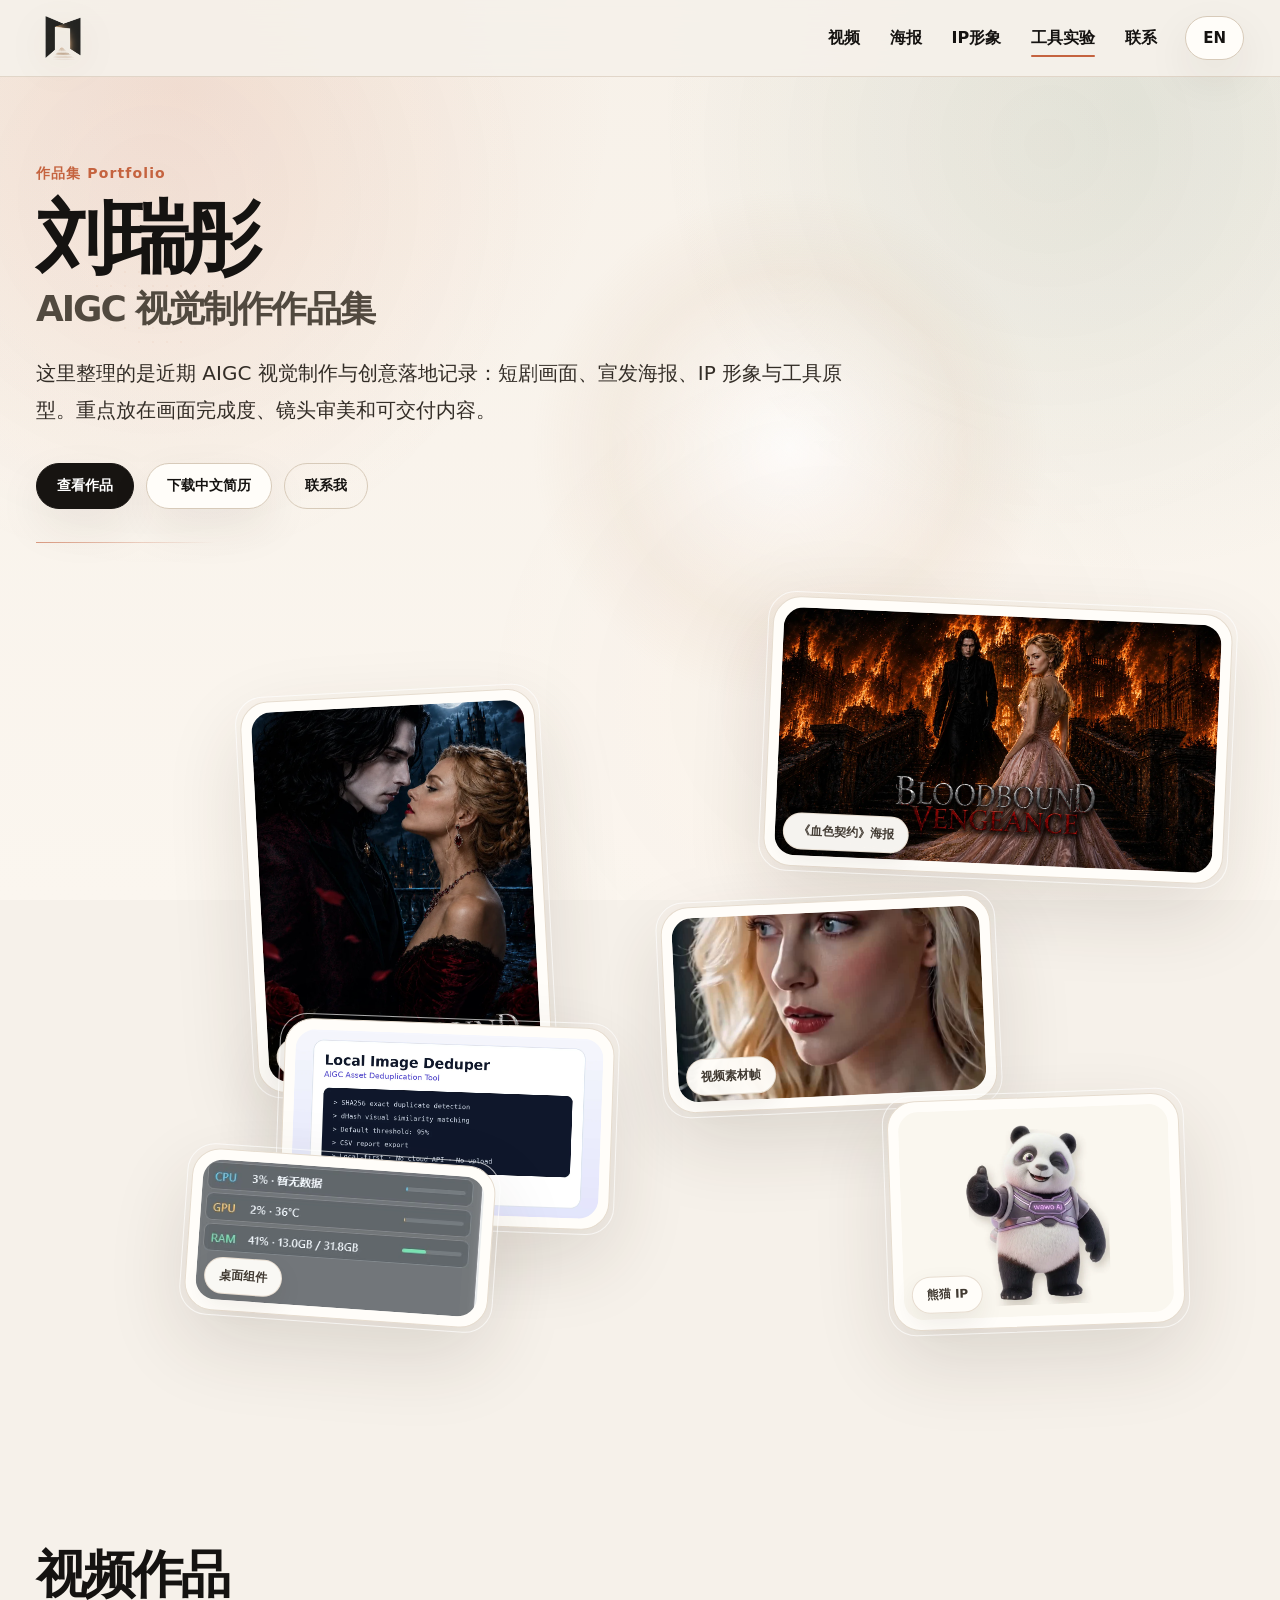
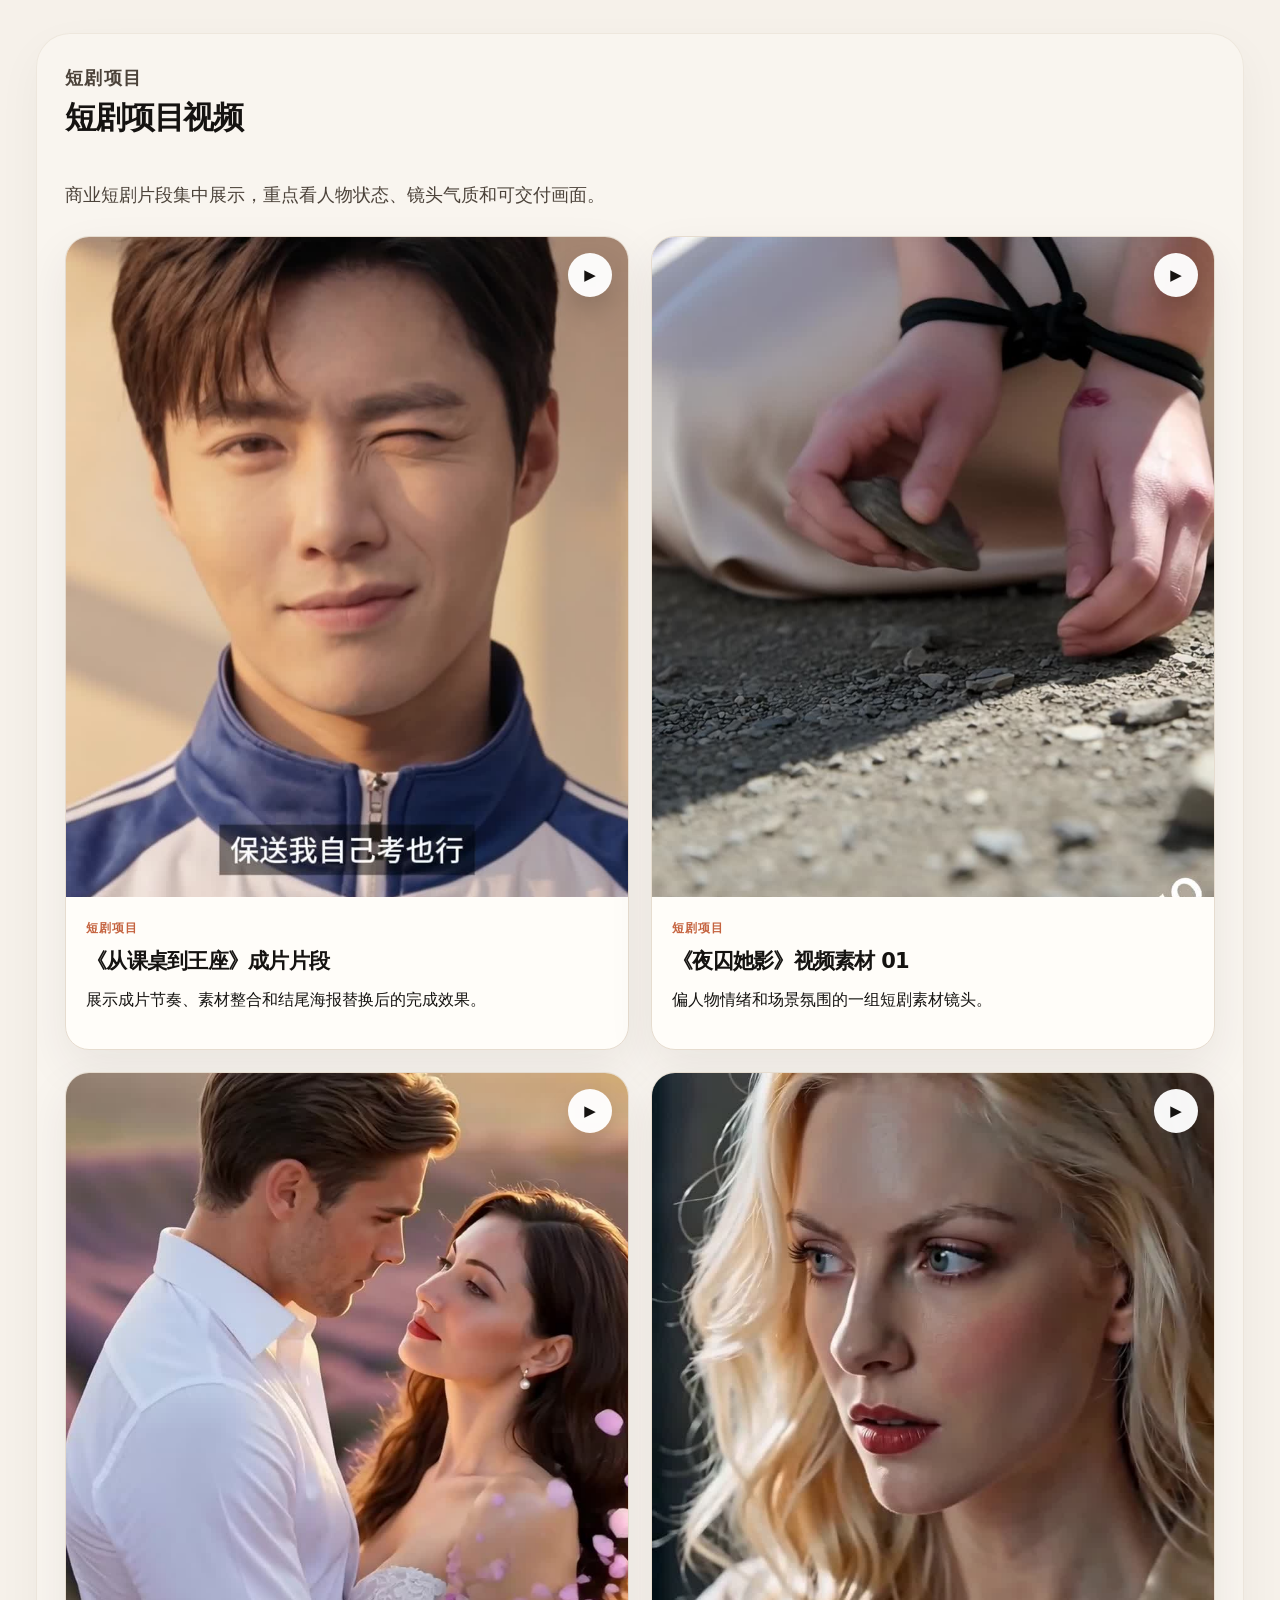
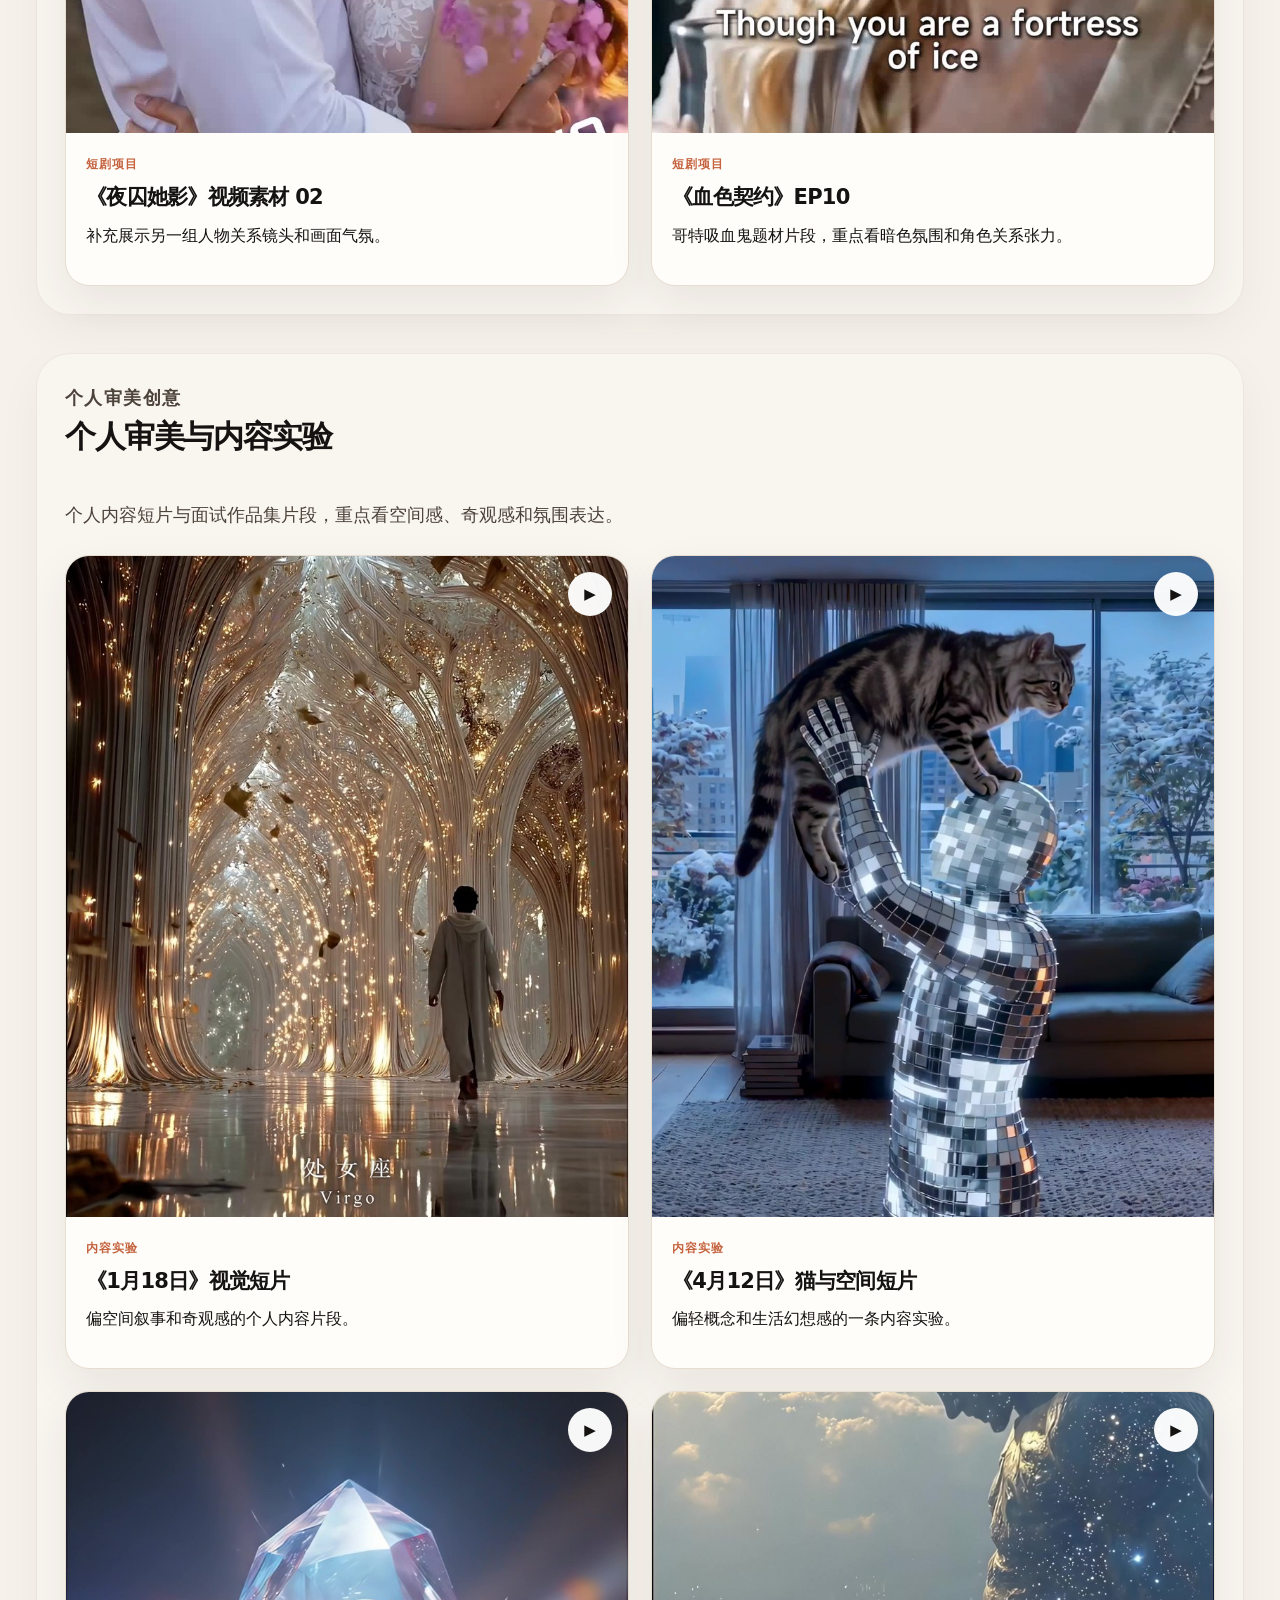
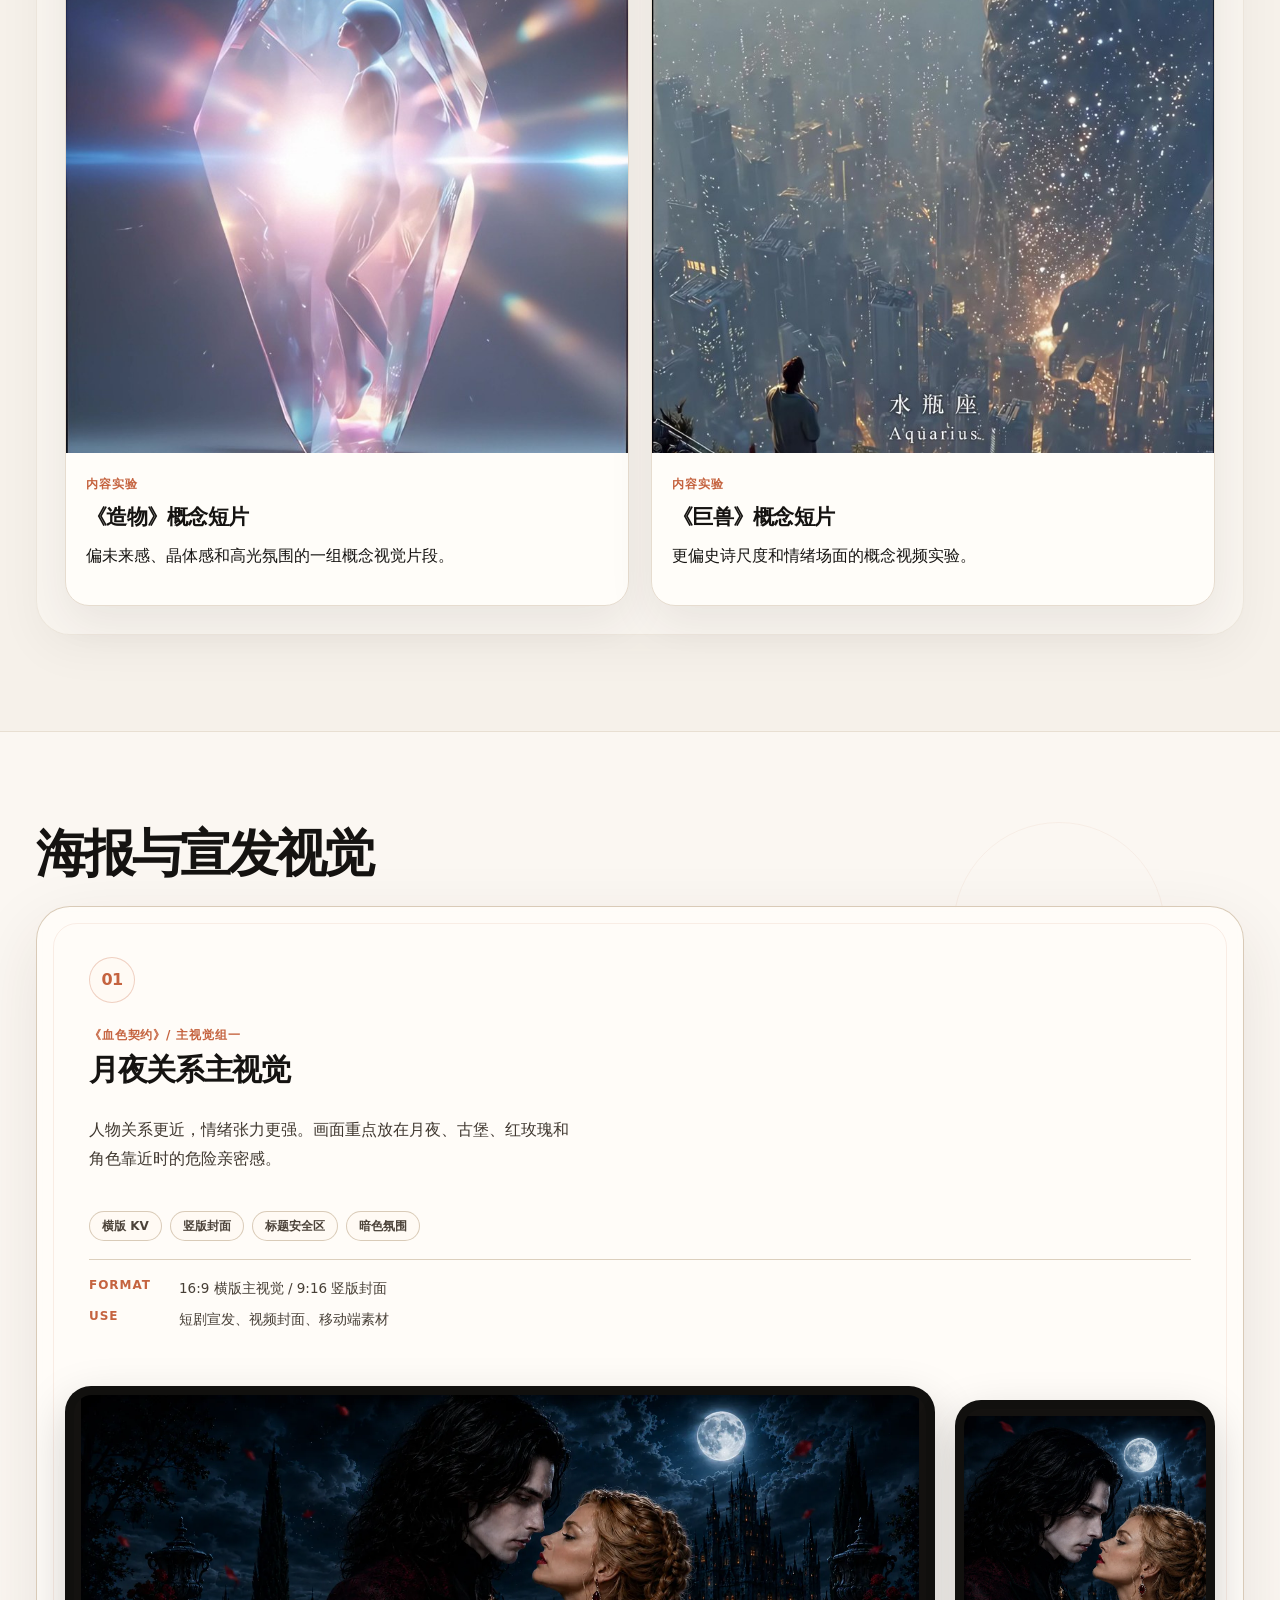
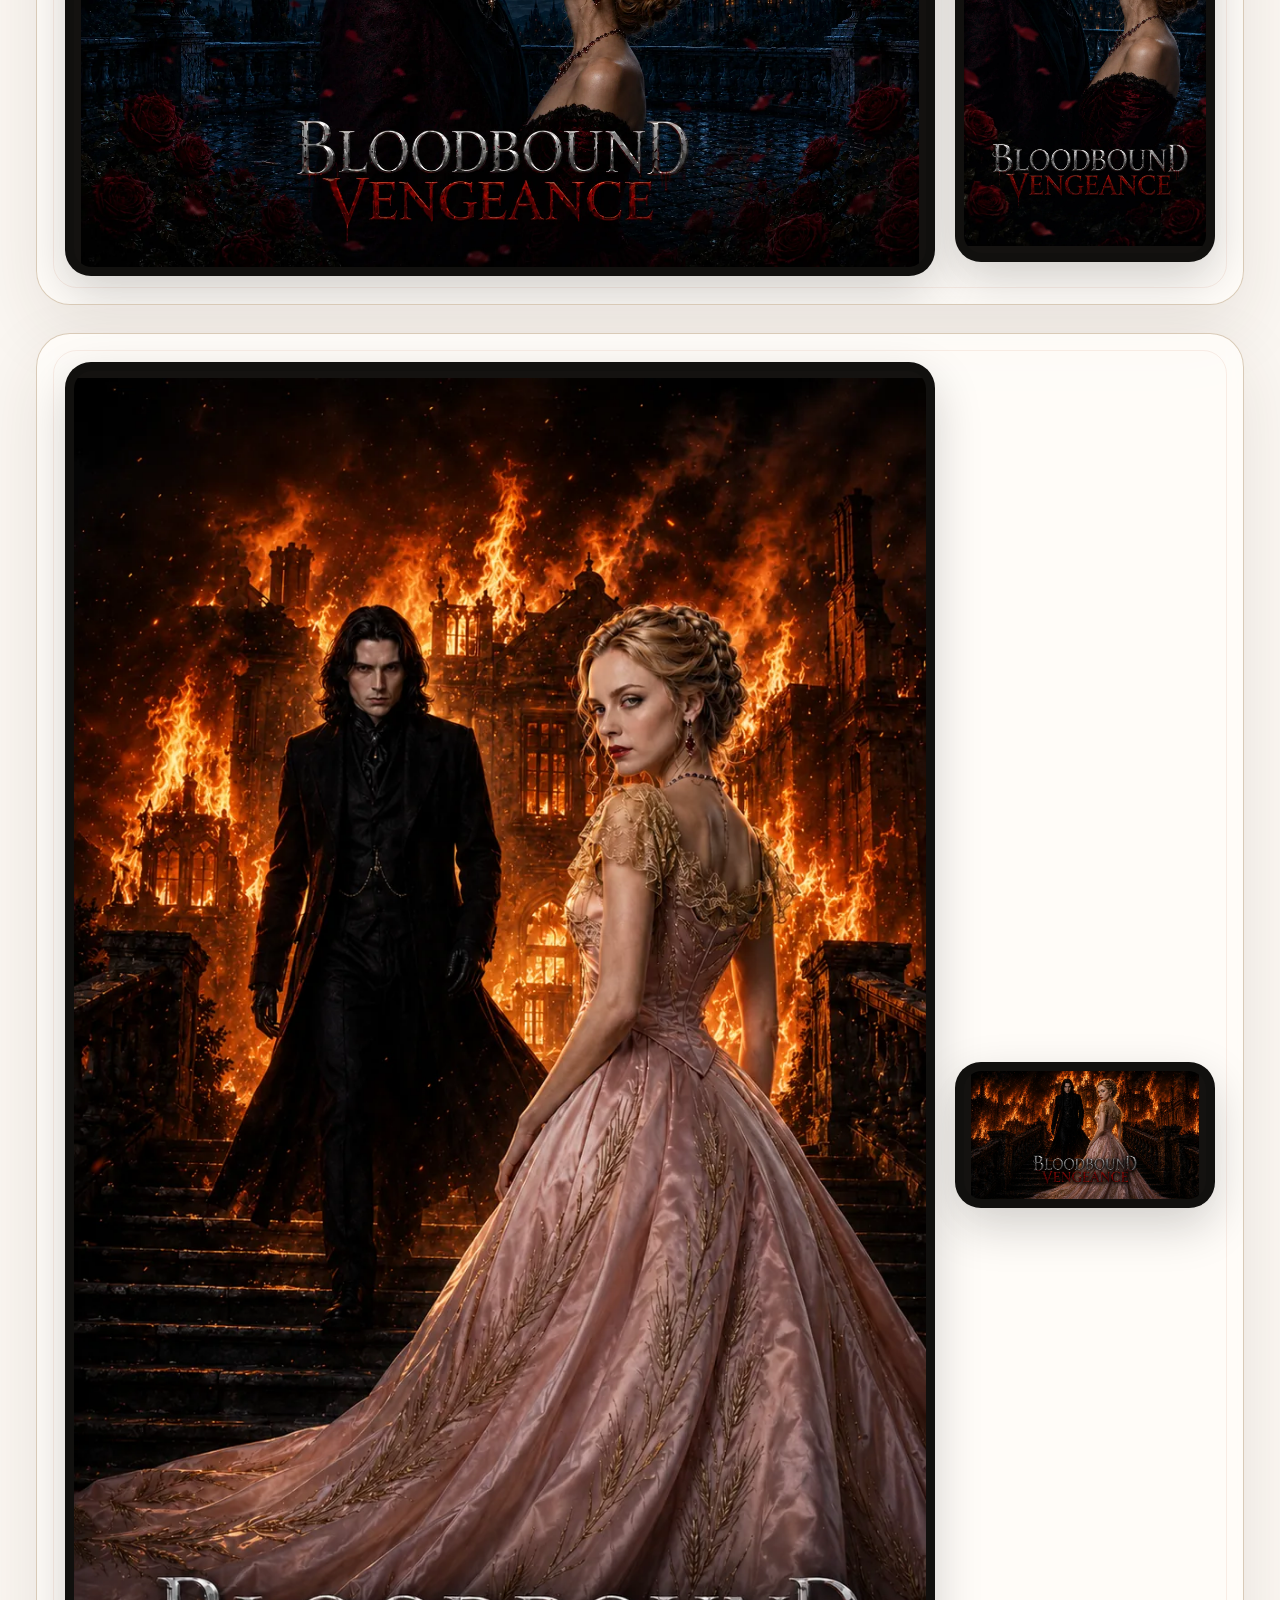
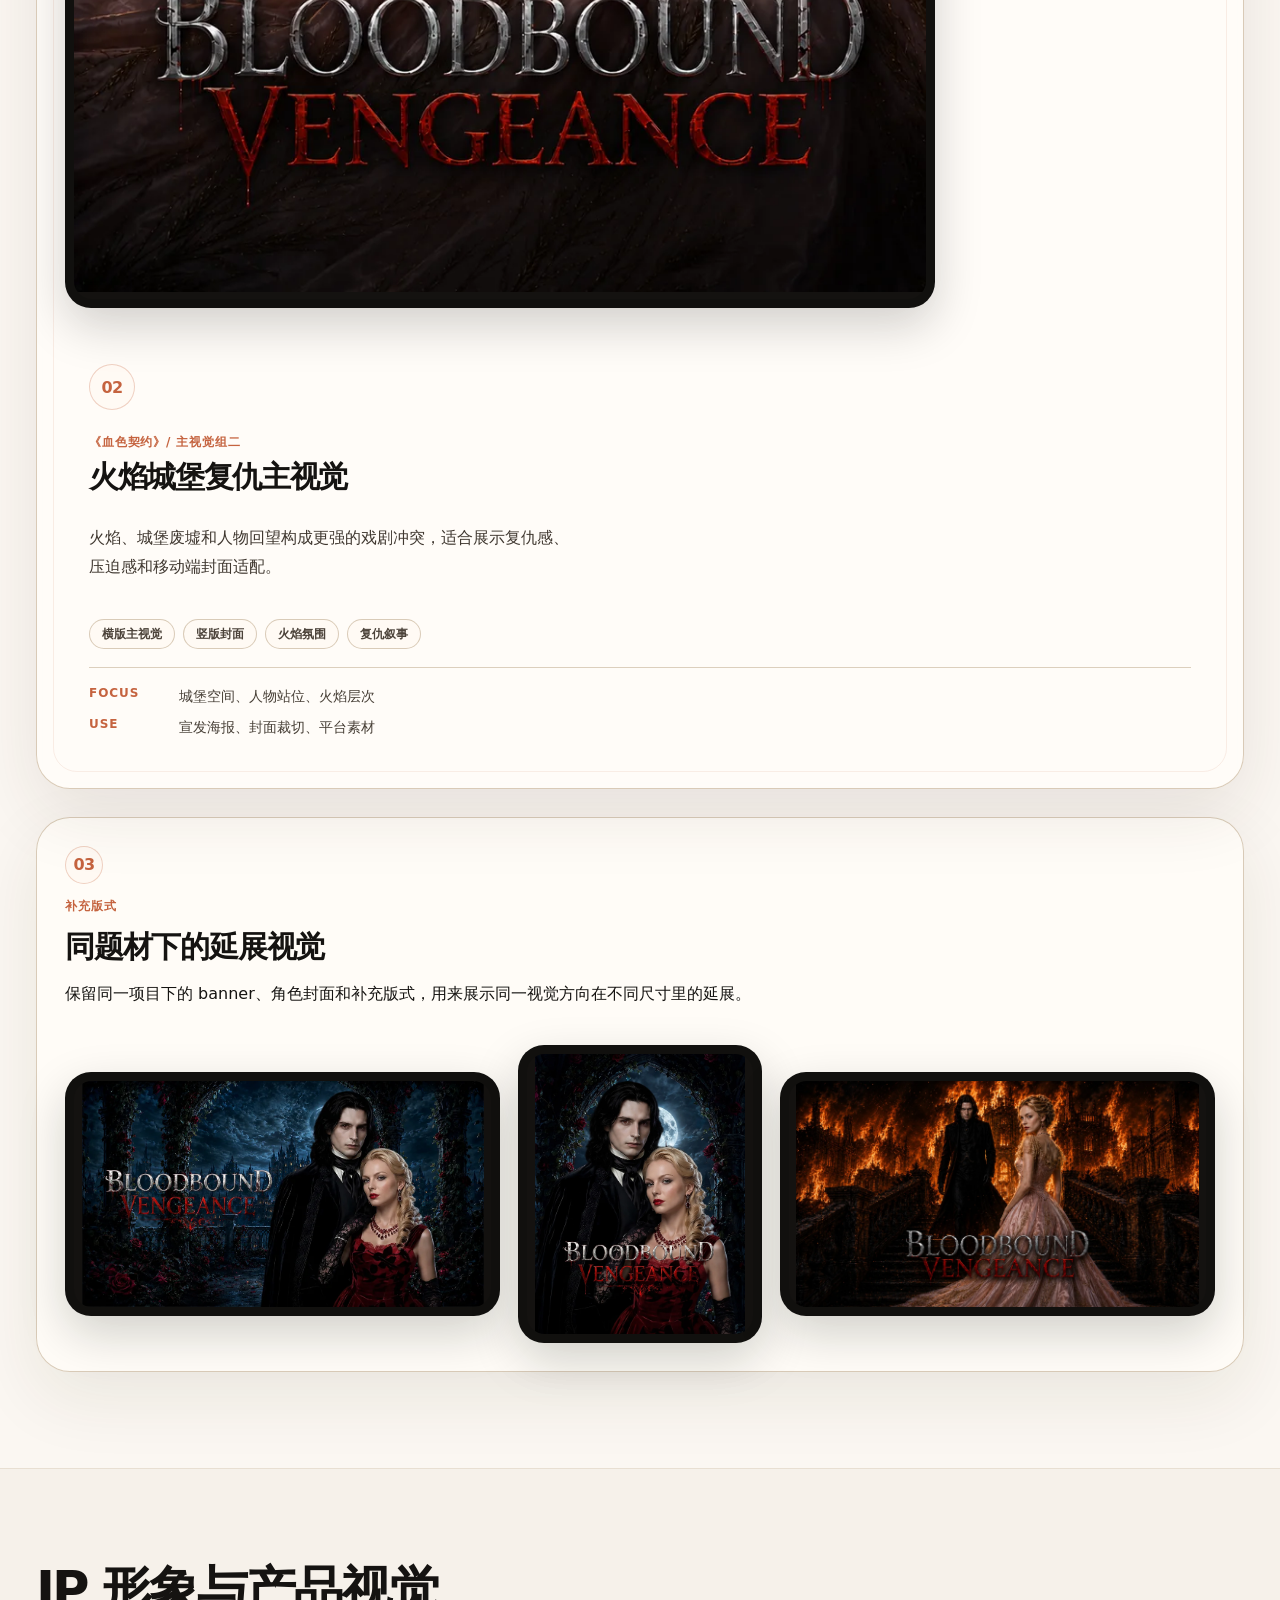
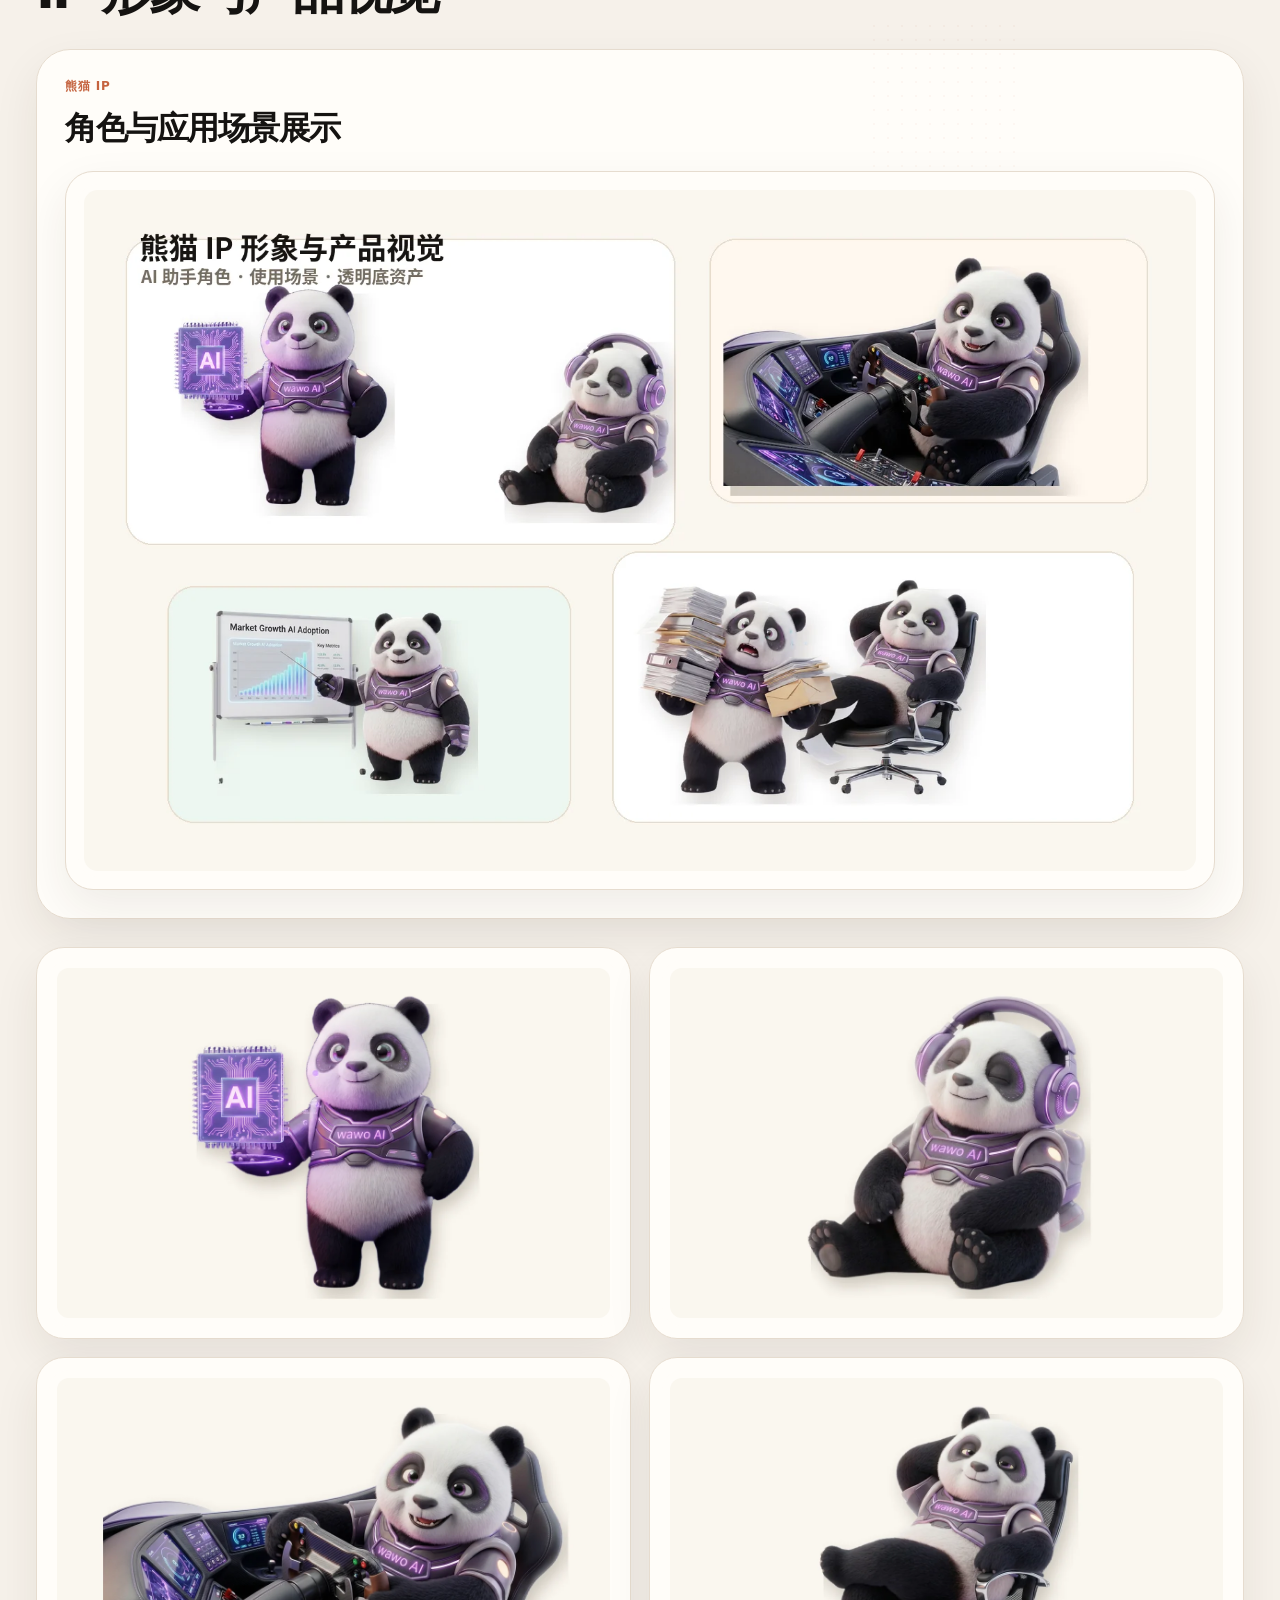
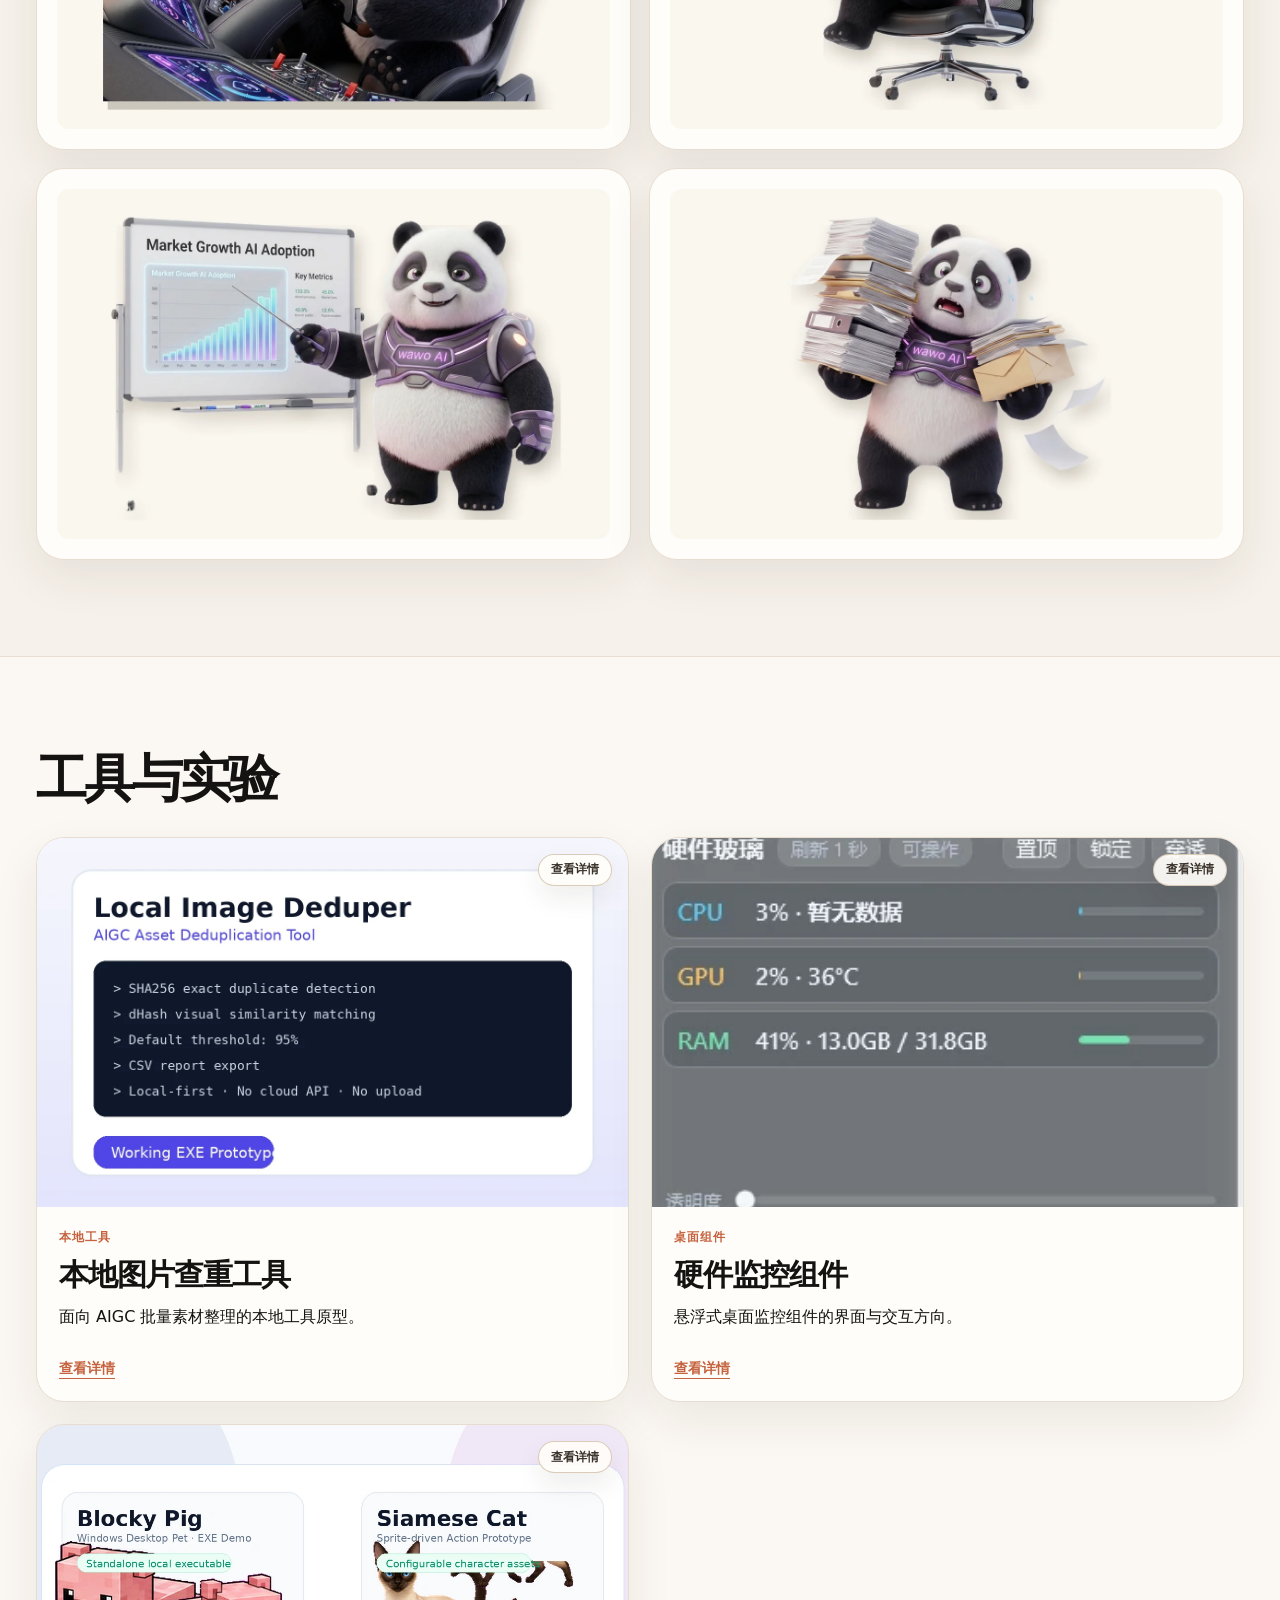
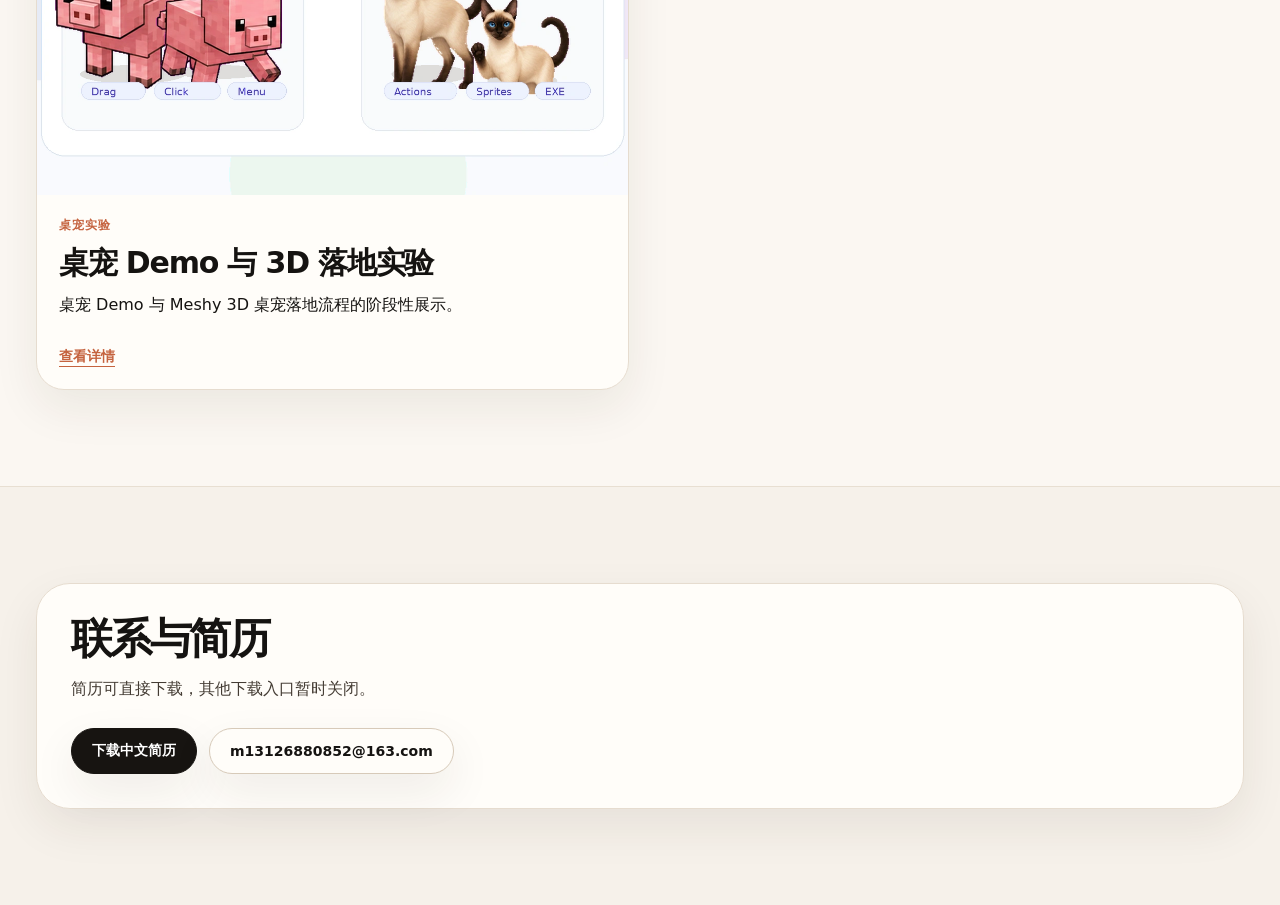
==== commit a3f9d481: "Add files via upload" ====
--- a/index.html
+++ b/index.html
@@ -5,18 +5,14 @@
   <meta name="viewport" content="width=device-width, initial-scale=1">
   <title>刘瑞彤｜AIGC 视觉制作作品集</title>
   <meta name="description" content="刘瑞彤的 AIGC 视觉制作作品集，包含短剧项目视频、个人审美实验、海报视觉、IP 形象与工具原型。">
+  <link rel="icon" type="image/png" href="assets/images/logo/favicon.png">
+  <link rel="apple-touch-icon" href="assets/images/logo/apple-touch-icon.png">
   <link rel="stylesheet" href="assets/css/main.css">
 </head>
 <body class="cn">
   <nav class="nav" aria-label="primary">
     <div class="nav-wrap">
-      <a class="brand" href="#top" aria-label="刘瑞彤作品集">
-        <span class="brand-mark">RL</span>
-        <span class="brand-text">
-          <b data-cn>刘瑞彤</b><b data-en>Ruitong Liu</b>
-          <small data-cn>视觉制作作品集</small><small data-en>Visual Production Portfolio</small>
-        </span>
-      </a>
+      <a class="brand brand-logo-only" href="#top" aria-label="刘瑞彤作品集"><img class="brand-logo" src="assets/images/logo/site-logo.png" alt="刘瑞彤作品集"></a>
       <div class="nav-links">
         <a href="#video" data-nav data-cn>视频</a><a href="#video" data-nav data-en>Video</a>
         <a href="#posters" data-nav data-cn>海报</a><a href="#posters" data-nav data-en>Posters</a>
@@ -38,8 +34,8 @@
           <h1 data-en>Ruitong Liu</h1>
           <p class="hero-title" data-cn>AIGC 视觉制作作品集</p>
           <p class="hero-title" data-en>AIGC Visual Production Portfolio</p>
-          <p class="hero-lead" data-cn>近期 AIGC 视觉制作记录，包含短剧画面、宣发海报、IP 形象和工具原型。以可展示作品为主，保留必要的项目说明。</p>
-          <p class="hero-lead" data-en>Selected AIGC visual production work, including short-drama footage, campaign visuals, IP character design, and practical tool prototypes.</p>
+          <p class="hero-lead" data-cn>这里整理的是近期 AIGC 视觉制作与创意落地记录：短剧画面、宣发海报、IP 形象与工具原型。重点放在画面完成度、镜头审美和可交付内容。</p>
+          <p class="hero-lead" data-en>Selected AIGC visual production and creative delivery work, focused on image finish, shot aesthetics, campaign visuals, IP character design, and practical prototypes.</p>
           <div class="hero-actions">
             <a class="btn btn-dark" href="#video" data-cn>查看作品</a><a class="btn btn-dark" href="#video" data-en>View Work</a>
             <a class="btn btn-light" href="assets/downloads/resume-cn.pdf" download data-cn>下载中文简历</a>
@@ -176,19 +172,27 @@
       </div>
     </section>
 
-    <section id="posters" class="section section-soft">
-      <div class="shell">
-        <div class="section-head minimal-head reveal">
+    <section id="posters" class="section section-soft section-posters">
+      <div class="shell">
+        <div class="section-head minimal-head reveal poster-title-head">
           <h2 data-cn>海报与宣发视觉</h2>
           <h2 data-en>Posters & Campaign Visuals</h2>
         </div>
 
         <div class="poster-editorial">
-          <article class="poster-feature reveal poster-feature-clean">
+          <article class="poster-feature poster-feature-archive reveal">
             <div class="poster-copy editorial-copy">
-              <p class="meta" data-cn>《血色契约》/ 主视觉组一</p><p class="meta" data-en>Bloodbound / Set 01</p>
-              <h3 data-cn>月夜关系主视觉</h3><h3 data-en>Moonlit Character Visuals</h3>
-              <p data-cn>人物关系更近，情绪张力更强，适合直接看主角靠近时的画面氛围、标题安全区与横竖版适配。</p><p data-en>A closer, more intimate set built around emotional tension, title placement, and wide-to-vertical adaptation.</p>
+              <div class="poster-index">01</div>
+              <p class="meta" data-cn>《血色契约》/ 主视觉组一</p><p class="meta" data-en>Bloodbound / Visual Set 01</p>
+              <h3 data-cn>月夜关系主视觉</h3><h3 data-en>Moonlit Character Visual</h3>
+              <p class="poster-desc" data-cn>人物关系更近，情绪张力更强。画面重点放在月夜、古堡、红玫瑰和角色靠近时的危险亲密感。</p>
+              <p class="poster-desc" data-en>Closer character framing with stronger emotional tension, built around moonlight, castle silhouettes, roses, and dangerous intimacy.</p>
+              <div class="poster-tags" data-cn><span>横版 KV</span><span>竖版封面</span><span>标题安全区</span><span>暗色氛围</span></div>
+              <div class="poster-tags" data-en><span>Wide KV</span><span>Vertical Cover</span><span>Title Safe</span><span>Dark Mood</span></div>
+              <dl class="poster-facts">
+                <div><dt>Format</dt><dd data-cn>16:9 横版主视觉 / 9:16 竖版封面</dd><dd data-en>16:9 wide visual / 9:16 vertical cover</dd></div>
+                <div><dt>Use</dt><dd data-cn>短剧宣发、视频封面、移动端素材</dd><dd data-en>Campaign poster, video cover, mobile visual</dd></div>
+              </dl>
             </div>
             <div class="poster-visuals poster-visuals-main">
               <button class="poster-frame wide" data-full="assets/images/posters/bloodbound-moon-wide.webp"><img src="assets/images/posters/bloodbound-moon-wide.webp" alt="月夜横版海报"></button>
@@ -196,27 +200,38 @@
             </div>
           </article>
 
-          <article class="poster-feature reveal poster-feature-clean poster-feature-fire">
+          <article class="poster-feature poster-feature-archive poster-feature-alt reveal">
+            <div class="poster-visuals poster-visuals-fire">
+              <button class="poster-frame tall large-tall" data-full="assets/images/posters/bloodbound-fire-vertical.webp"><img src="assets/images/posters/bloodbound-fire-vertical.webp" alt="火焰竖版海报"></button>
+              <button class="poster-frame wide" data-full="assets/images/posters/bloodbound-fire-wide.webp"><img src="assets/images/posters/bloodbound-fire-wide.webp" alt="火焰横版海报"></button>
+            </div>
             <div class="poster-copy editorial-copy">
-              <p class="meta" data-cn>《血色契约》/ 主视觉组二</p><p class="meta" data-en>Bloodbound / Set 02</p>
-              <h3 data-cn>火焰城堡复仇主视觉</h3><h3 data-en>Burning Castle Visuals</h3>
-              <p data-cn>火焰、城堡和人物回望构成更强的戏剧感，适合看不同尺寸下的气氛统一和角色视觉重心。</p><p data-en>Fire, architecture, and the backward glance create a more dramatic tone across multiple display ratios.</p>
-            </div>
-            <div class="poster-visuals poster-visuals-fire">
-              <button class="poster-frame wide" data-full="assets/images/posters/bloodbound-fire-wide.webp"><img src="assets/images/posters/bloodbound-fire-wide.webp" alt="火焰横版海报"></button>
-              <button class="poster-frame tall large-tall" data-full="assets/images/posters/bloodbound-fire-vertical.webp"><img src="assets/images/posters/bloodbound-fire-vertical.webp" alt="火焰竖版海报"></button>
+              <div class="poster-index">02</div>
+              <p class="meta" data-cn>《血色契约》/ 主视觉组二</p><p class="meta" data-en>Bloodbound / Visual Set 02</p>
+              <h3 data-cn>火焰城堡复仇主视觉</h3><h3 data-en>Burning Castle Revenge Visual</h3>
+              <p class="poster-desc" data-cn>火焰、城堡废墟和人物回望构成更强的戏剧冲突，适合展示复仇感、压迫感和移动端封面适配。</p>
+              <p class="poster-desc" data-en>Fire, castle ruins, and the backward glance create a more dramatic revenge tone across poster and mobile formats.</p>
+              <div class="poster-tags" data-cn><span>横版主视觉</span><span>竖版封面</span><span>火焰氛围</span><span>复仇叙事</span></div>
+              <div class="poster-tags" data-en><span>Wide Visual</span><span>Vertical Cover</span><span>Fire Mood</span><span>Revenge Tone</span></div>
+              <dl class="poster-facts">
+                <div><dt>Focus</dt><dd data-cn>城堡空间、人物站位、火焰层次</dd><dd data-en>Architecture, staging, layered fire atmosphere</dd></div>
+                <div><dt>Use</dt><dd data-cn>宣发海报、封面裁切、平台素材</dd><dd data-en>Poster, cover crop, platform visual asset</dd></div>
+              </dl>
             </div>
           </article>
         </div>
 
-        <div class="poster-ribbon reveal">
+        <div class="poster-ribbon reveal poster-ribbon-archive">
           <div class="poster-ribbon-copy">
-            <p class="meta" data-cn>延展版式</p><p class="meta" data-en>Supporting Layouts</p>
-            <h3 data-cn>同题材下的补充视觉</h3><h3 data-en>Additional Campaign Variations</h3>
+            <div class="poster-index small">03</div>
+            <p class="meta" data-cn>补充版式</p><p class="meta" data-en>Supporting Layouts</p>
+            <h3 data-cn>同题材下的延展视觉</h3><h3 data-en>Additional Campaign Variations</h3>
+            <p data-cn>保留同一项目下的 banner、角色封面和补充版式，用来展示同一视觉方向在不同尺寸里的延展。</p>
+            <p data-en>Additional banner and character-cover variations showing how one visual direction adapts across formats.</p>
           </div>
           <div class="poster-ribbon-grid">
             <button class="poster-frame mini" data-full="assets/images/posters/bloodbound-banner.webp"><img src="assets/images/posters/bloodbound-banner.webp" alt="蓝调横版"></button>
-            <button class="poster-frame mini" data-full="assets/images/posters/bloodbound-cover.webp"><img src="assets/images/posters/bloodbound-cover.webp" alt="蓝调竖版"></button>
+            <button class="poster-frame mini vertical-mini" data-full="assets/images/posters/bloodbound-cover.webp"><img src="assets/images/posters/bloodbound-cover.webp" alt="蓝调竖版"></button>
             <button class="poster-frame mini" data-full="assets/images/posters/bloodbound-fire-wide.webp"><img src="assets/images/posters/bloodbound-fire-wide.webp" alt="补充海报"></button>
           </div>
         </div>
--- a/assets/css/main.css
+++ b/assets/css/main.css
@@ -2,3 +2,354 @@
 
 /* V8.2 visual/content fixes */
 .nav-wrap{height:78px}.nav-links a{font-size:16px}.brand-mark{width:40px;height:40px}.brand-text b{font-size:17px}.brand-text small{font-size:12.5px}.lang{height:44px;font-size:15px}.hero-lead{font-weight:500}.content-group{background:rgba(255,253,249,.36);border:1px solid rgba(230,220,207,.58);border-radius:34px;padding:28px;box-shadow:0 16px 46px rgba(54,40,25,.045)}.content-group+.content-group{margin-top:38px}.group-head p{font-size:18px}.poster-feature-clean{grid-template-columns:minmax(340px,.45fr) minmax(0,1.25fr);padding:42px}.poster-feature-clean .poster-copy{align-self:center}.poster-feature-clean .poster-visuals-main{grid-template-columns:minmax(0,1fr) 330px}.poster-feature-fire{grid-template-columns:minmax(340px,.48fr) minmax(0,1.2fr)}.poster-feature-fire .poster-visuals-fire{grid-template-columns:minmax(0,1fr) 330px}.poster-feature-fire .poster-copy,.poster-feature-fire .poster-visuals{order:initial}.poster-ribbon{grid-template-columns:390px minmax(0,1fr);padding:32px}.poster-ribbon-grid .poster-frame{min-height:220px}.ip-showcase{grid-template-columns:minmax(0,1.15fr) minmax(620px,.85fr)}.ip-main-card,.ip-card{background:#fffdf9}.ip-card{min-height:330px}.ip-card img{min-height:330px;object-fit:contain;padding:8px}.ip-hero img{object-fit:contain;padding:6px}.lab-card{display:block;color:inherit}.lab-card img{object-fit:cover}.lab-link{font-weight:850}.detail-hero{padding-top:110px}.detail-grid{display:grid;grid-template-columns:minmax(520px,.85fr) minmax(560px,1.15fr);gap:70px;align-items:center}.detail-copy h1{margin:0 0 22px;font-size:clamp(56px,5vw,90px);line-height:.95;letter-spacing:-.065em}.detail-copy p:not(.eyebrow){max-width:720px;font-size:20px;line-height:1.86;color:#3d362f}.back-link{display:inline-flex;margin-bottom:28px;color:var(--accent);font-size:15px;font-weight:850}.detail-image{border:1px solid var(--line);background:var(--card);border-radius:34px;padding:16px;box-shadow:var(--shadow-lg);cursor:zoom-in}.detail-image img{width:100%;height:auto;object-fit:contain;border-radius:22px;background:#fff}.detail-section{padding-top:40px}.detail-notes{display:grid;grid-template-columns:360px minmax(0,1fr);gap:40px}.detail-notes h2{margin:0;font-size:clamp(42px,3.8vw,70px);line-height:.95;letter-spacing:-.06em}.note-grid{display:grid;grid-template-columns:repeat(3,minmax(0,1fr));gap:18px}.note-grid article{background:var(--card);border:1px solid var(--line);border-radius:28px;padding:28px;box-shadow:var(--shadow)}.note-grid h3{margin:0 0 36px;color:var(--accent);font-size:18px}.note-grid p{margin:0;font-size:16px;line-height:1.85;color:#3d362f}@media(max-width:1500px){.poster-feature-clean,.poster-feature-fire{grid-template-columns:1fr}.poster-feature-clean .poster-visuals-main,.poster-feature-fire .poster-visuals-fire{grid-template-columns:minmax(0,1fr) 300px}.ip-showcase{grid-template-columns:1fr}.detail-grid,.detail-notes{grid-template-columns:1fr}}@media(max-width:980px){.content-group{padding:20px}.poster-feature-clean .poster-visuals-main,.poster-feature-fire .poster-visuals-fire,.note-grid{grid-template-columns:1fr}.ip-grid.editorial-grid{grid-template-columns:1fr}.ip-card,.ip-card img{min-height:auto}.detail-copy h1{font-size:48px}}
+
+
+/* === V8.3 brand logo + editorial decoration + poster archive refinement === */
+:root{
+  --paper: rgba(255,253,249,.78);
+  --accent-soft: rgba(197,99,63,.12);
+  --ink-soft: rgba(21,19,17,.12);
+}
+body::after{
+  content:"";
+  position:fixed;
+  inset:0;
+  z-index:-1;
+  pointer-events:none;
+  opacity:.42;
+  background-image:
+    radial-gradient(circle at 12% 22%, rgba(197,99,63,.10), transparent 28%),
+    radial-gradient(circle at 82% 16%, rgba(135,122,98,.09), transparent 30%),
+    radial-gradient(circle at 65% 78%, rgba(197,99,63,.055), transparent 32%),
+    radial-gradient(rgba(21,19,17,.10) .55px, transparent .7px);
+  background-size:auto, auto, auto, 22px 22px;
+  mix-blend-mode:multiply;
+}
+.nav-wrap{height:76px}
+.brand.brand-logo-only{
+  min-width:0;
+  width:64px;
+  gap:0;
+}
+.brand-logo{
+  width:54px;
+  height:54px;
+  object-fit:contain;
+  display:block;
+  filter:drop-shadow(0 10px 18px rgba(54,40,25,.08));
+  transition:transform .22s ease;
+}
+.brand-logo-only:hover .brand-logo{transform:translateY(-1px) scale(1.02)}
+.hero{
+  position:relative;
+  overflow:hidden;
+}
+.hero::before{
+  content:"";
+  position:absolute;
+  left:7vw;
+  top:132px;
+  width:140px;
+  height:140px;
+  border-radius:50%;
+  background:
+    radial-gradient(circle, rgba(197,99,63,.16) 1.1px, transparent 1.2px);
+  background-size:14px 14px;
+  opacity:.28;
+  pointer-events:none;
+}
+.hero::after{
+  content:"";
+  position:absolute;
+  right:18vw;
+  top:110px;
+  width:520px;
+  height:520px;
+  border-radius:50%;
+  background:radial-gradient(circle, rgba(255,255,255,.72), rgba(207,172,139,.10) 48%, transparent 70%);
+  pointer-events:none;
+  z-index:-1;
+}
+.hero-copy{position:relative}
+.hero-copy::after{
+  content:"";
+  position:absolute;
+  left:0;
+  bottom:-34px;
+  width:180px;
+  height:1px;
+  background:linear-gradient(90deg, var(--accent), transparent);
+  opacity:.62;
+}
+.hero-lead{
+  max-width:820px;
+  font-size:20px;
+  color:#332d27;
+}
+.collage-item::after{
+  content:"";
+  position:absolute;
+  inset:-6px;
+  border-radius:inherit;
+  border:1px solid rgba(255,255,255,.66);
+  pointer-events:none;
+}
+
+/* poster area */
+.section-posters{
+  position:relative;
+  overflow:hidden;
+}
+.section-posters::before{
+  content:"";
+  position:absolute;
+  right:9vw;
+  top:90px;
+  width:210px;
+  height:210px;
+  border-radius:50%;
+  border:1px solid rgba(197,99,63,.18);
+  opacity:.38;
+}
+.poster-title-head{
+  margin-bottom:28px;
+}
+.poster-editorial{
+  display:grid;
+  gap:28px;
+}
+.poster-feature.poster-feature-archive{
+  position:relative;
+  overflow:hidden;
+  background:rgba(255,253,249,.83);
+  backdrop-filter:blur(8px);
+  border:1px solid rgba(214,199,178,.92);
+  border-radius:34px;
+  padding:28px;
+  box-shadow:0 24px 70px rgba(54,40,25,.10);
+  grid-template-columns:minmax(340px,.42fr) minmax(0,1fr);
+  min-height:390px;
+}
+.poster-feature.poster-feature-archive::before{
+  content:"";
+  position:absolute;
+  inset:16px;
+  border-radius:24px;
+  border:1px solid rgba(197,99,63,.10);
+  pointer-events:none;
+}
+.poster-feature-alt{
+  grid-template-columns:minmax(0,1fr) minmax(360px,.45fr)!important;
+}
+.poster-copy.editorial-copy{
+  position:relative;
+  z-index:1;
+  height:100%;
+  display:flex;
+  flex-direction:column;
+  justify-content:center;
+  padding:22px 24px;
+}
+.poster-index{
+  width:46px;
+  height:46px;
+  border-radius:50%;
+  display:grid;
+  place-items:center;
+  border:1px solid rgba(197,99,63,.28);
+  color:var(--accent);
+  font-weight:900;
+  letter-spacing:-.04em;
+  margin-bottom:24px;
+  background:rgba(255,248,241,.7);
+}
+.poster-index.small{
+  width:38px;
+  height:38px;
+  margin-bottom:14px;
+}
+.editorial-copy .meta{
+  margin-bottom:10px;
+}
+.editorial-copy h3{
+  font-size:clamp(30px,2.35vw,46px);
+  line-height:1.05;
+  margin-bottom:14px;
+}
+.poster-desc,
+.poster-ribbon-copy p:last-child{
+  font-size:16px!important;
+  line-height:1.82!important;
+  color:#3f372f!important;
+  max-width:480px;
+}
+.poster-tags{
+  display:flex;
+  gap:8px;
+  flex-wrap:wrap;
+  margin:22px 0 18px;
+}
+.poster-tags span{
+  min-height:30px;
+  display:inline-flex;
+  align-items:center;
+  border:1px solid rgba(214,199,178,.92);
+  border-radius:999px;
+  padding:0 12px;
+  background:rgba(255,248,241,.72);
+  font-size:12px;
+  font-weight:780;
+  color:#4c433a;
+}
+.poster-facts{
+  margin:auto 0 0;
+  display:grid;
+  gap:10px;
+  border-top:1px solid rgba(214,199,178,.85);
+  padding-top:18px;
+}
+.poster-facts div{
+  display:grid;
+  grid-template-columns:78px minmax(0,1fr);
+  gap:12px;
+}
+.poster-facts dt{
+  color:var(--accent);
+  font-size:12px;
+  font-weight:900;
+  letter-spacing:.08em;
+  text-transform:uppercase;
+}
+.poster-facts dd{
+  margin:0;
+  color:#473f36;
+  font-size:13.5px;
+  line-height:1.55;
+}
+.poster-visuals{
+  position:relative;
+  z-index:1;
+}
+.poster-visuals-main{
+  display:grid;
+  grid-template-columns:minmax(0,1fr) minmax(190px,300px);
+  gap:20px;
+}
+.poster-visuals-fire{
+  display:grid;
+  grid-template-columns:minmax(190px,300px) minmax(0,1fr);
+  gap:20px;
+}
+.poster-frame{
+  background:#11100e;
+  border-radius:26px;
+  padding:9px;
+  box-shadow:0 18px 48px rgba(0,0,0,.18);
+}
+.poster-frame img{
+  border-radius:18px;
+}
+.poster-frame.wide{
+  aspect-ratio:16/9;
+}
+.poster-frame.tall{
+  aspect-ratio:9/16;
+}
+.poster-frame.large-tall{
+  max-height:none;
+}
+.poster-ribbon.poster-ribbon-archive{
+  margin-top:28px;
+  grid-template-columns:360px minmax(0,1fr);
+  padding:28px;
+  background:rgba(255,253,249,.86);
+  border:1px solid rgba(214,199,178,.92);
+  box-shadow:0 24px 70px rgba(54,40,25,.09);
+}
+.poster-ribbon-copy h3{
+  font-size:30px;
+  margin:0 0 10px;
+  letter-spacing:-.04em;
+}
+.poster-ribbon-grid{
+  display:grid;
+  grid-template-columns:1fr .56fr 1fr;
+  gap:18px;
+  align-items:center;
+}
+.poster-frame.mini{
+  aspect-ratio:16/9;
+}
+.poster-frame.vertical-mini{
+  aspect-ratio:9/11;
+}
+
+/* IP and lab polish */
+.ip-showcase{
+  position:relative;
+}
+.ip-showcase::before{
+  content:"";
+  position:absolute;
+  right:18%;
+  top:-30px;
+  width:160px;
+  height:160px;
+  background:radial-gradient(circle, rgba(197,99,63,.12) 1px, transparent 1.1px);
+  background-size:14px 14px;
+  opacity:.35;
+  pointer-events:none;
+}
+.ip-card img,
+.ip-hero img{
+  object-fit:contain!important;
+}
+.lab-card{
+  position:relative;
+}
+.lab-card::after{
+  content:"查看详情";
+  position:absolute;
+  top:16px;
+  right:16px;
+  display:inline-flex;
+  align-items:center;
+  min-height:30px;
+  padding:0 12px;
+  border-radius:999px;
+  background:rgba(255,253,249,.92);
+  border:1px solid rgba(214,199,178,.9);
+  color:#3a332c;
+  font-size:12px;
+  font-weight:800;
+  box-shadow:0 12px 26px rgba(54,40,25,.08);
+}
+body.en .lab-card::after{content:"View detail"}
+
+@media (max-width:1380px){
+  .poster-feature.poster-feature-archive,
+  .poster-feature-alt,
+  .poster-ribbon.poster-ribbon-archive{
+    grid-template-columns:1fr!important;
+  }
+  .poster-visuals-main,
+  .poster-visuals-fire{
+    grid-template-columns:minmax(0,1fr) minmax(180px,260px);
+  }
+}
+@media (max-width:980px){
+  .brand-logo{width:48px;height:48px}
+  .nav-wrap{height:68px}
+  .poster-visuals-main,
+  .poster-visuals-fire,
+  .poster-ribbon-grid{
+    grid-template-columns:1fr;
+  }
+  .poster-copy.editorial-copy{
+    padding:12px 8px;
+  }
+  .poster-facts div{
+    grid-template-columns:1fr;
+    gap:4px;
+  }
+}
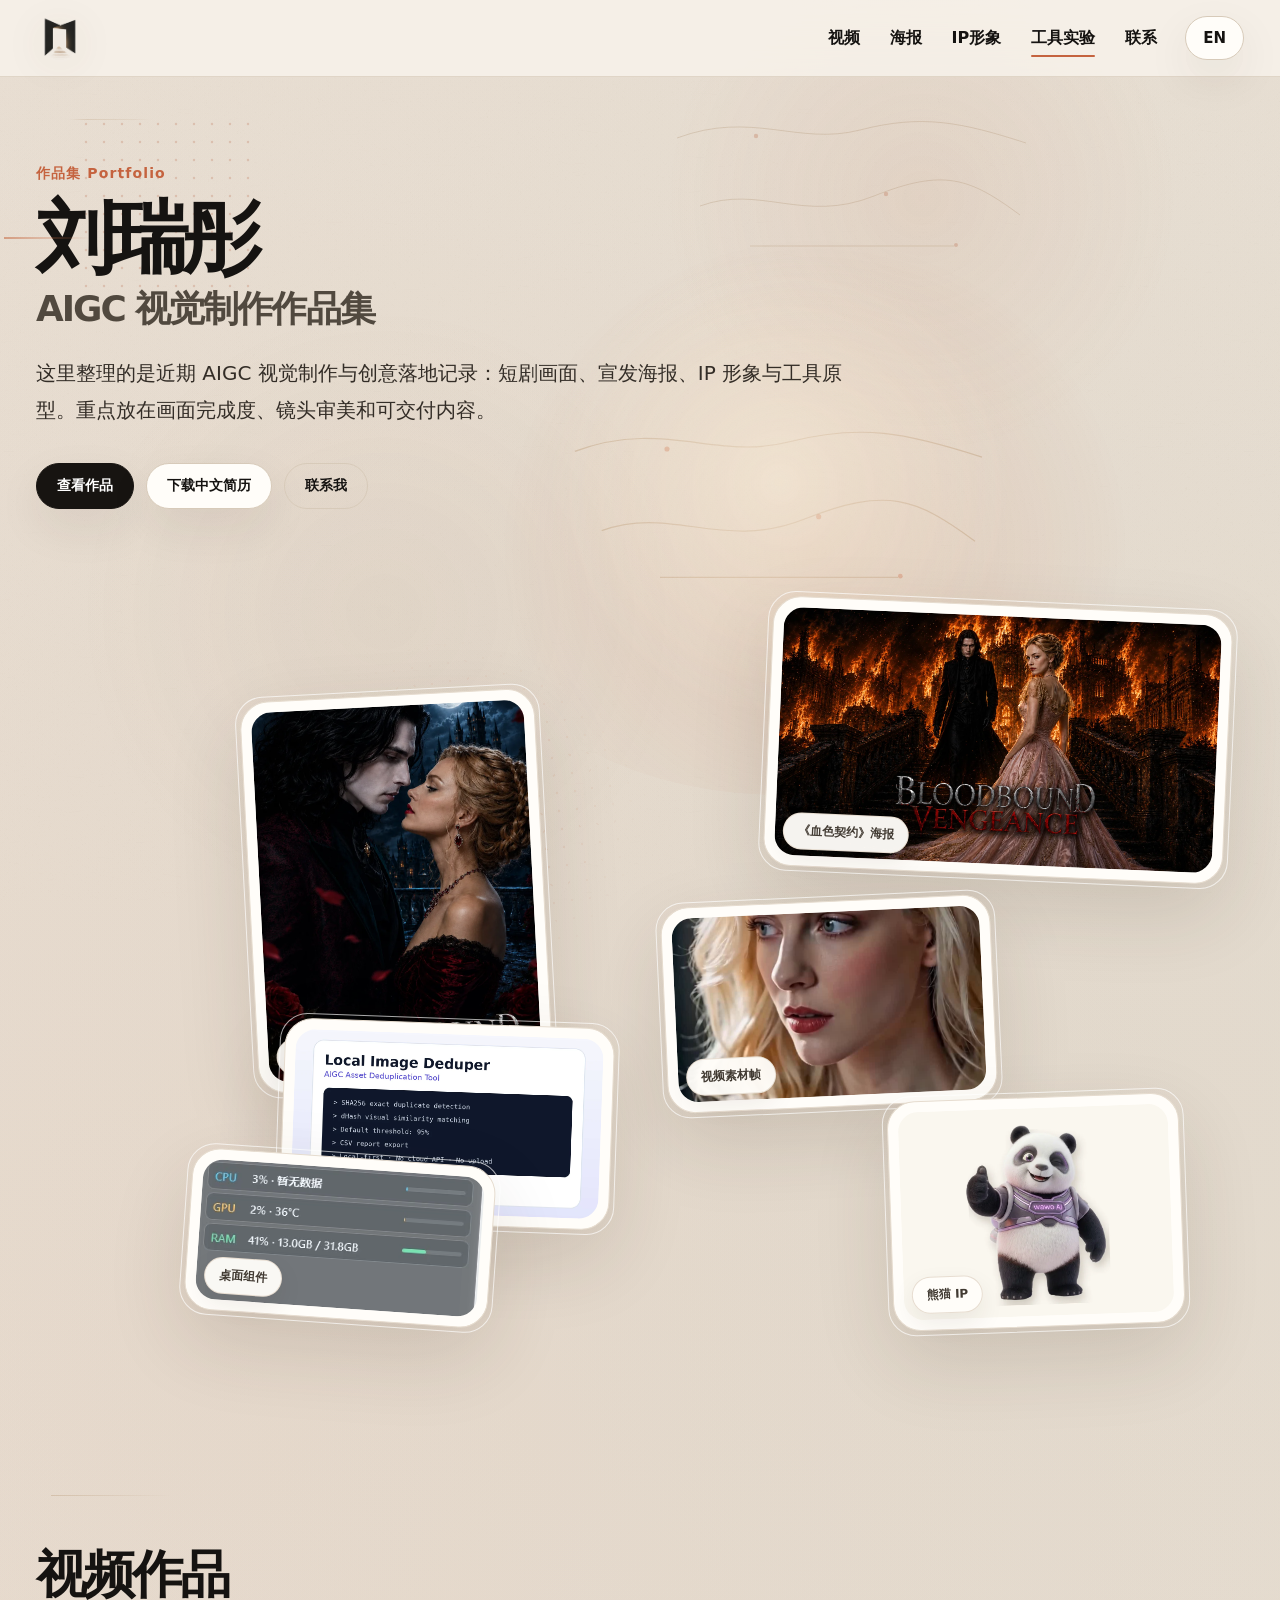
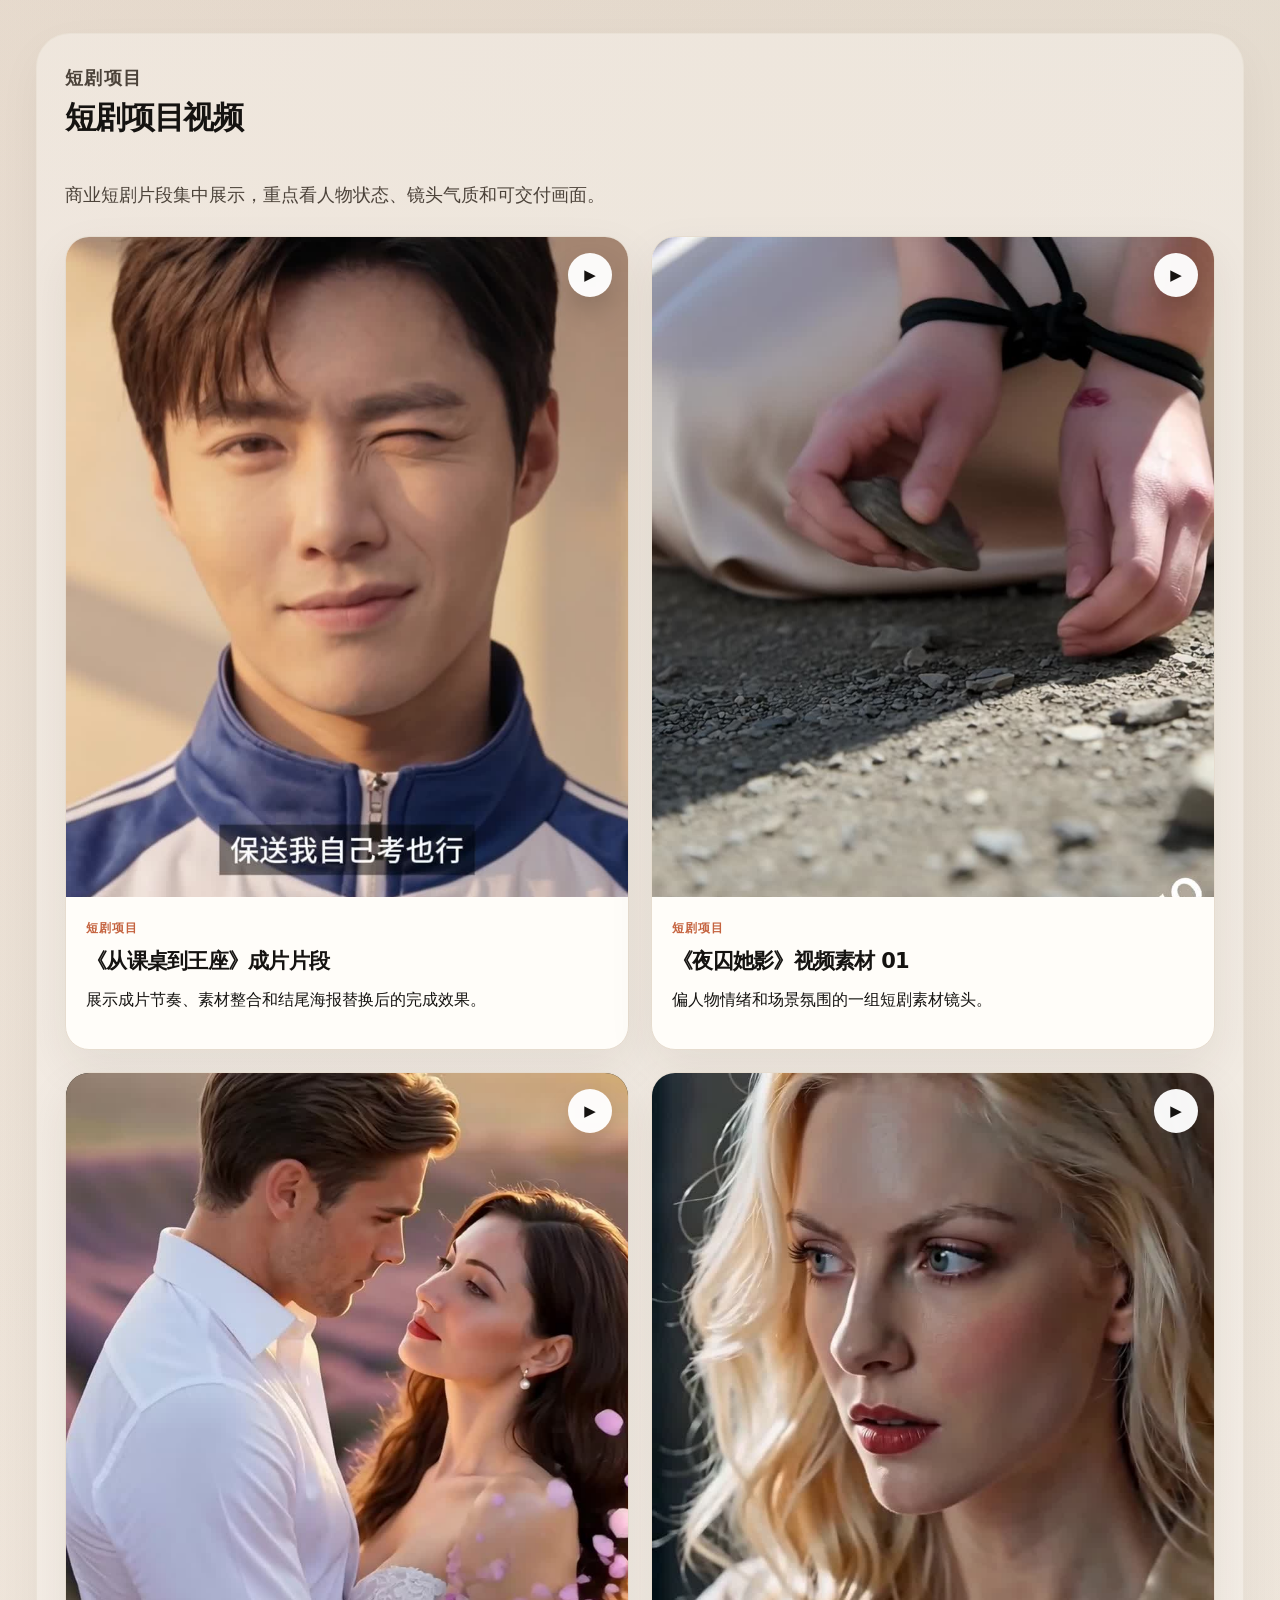
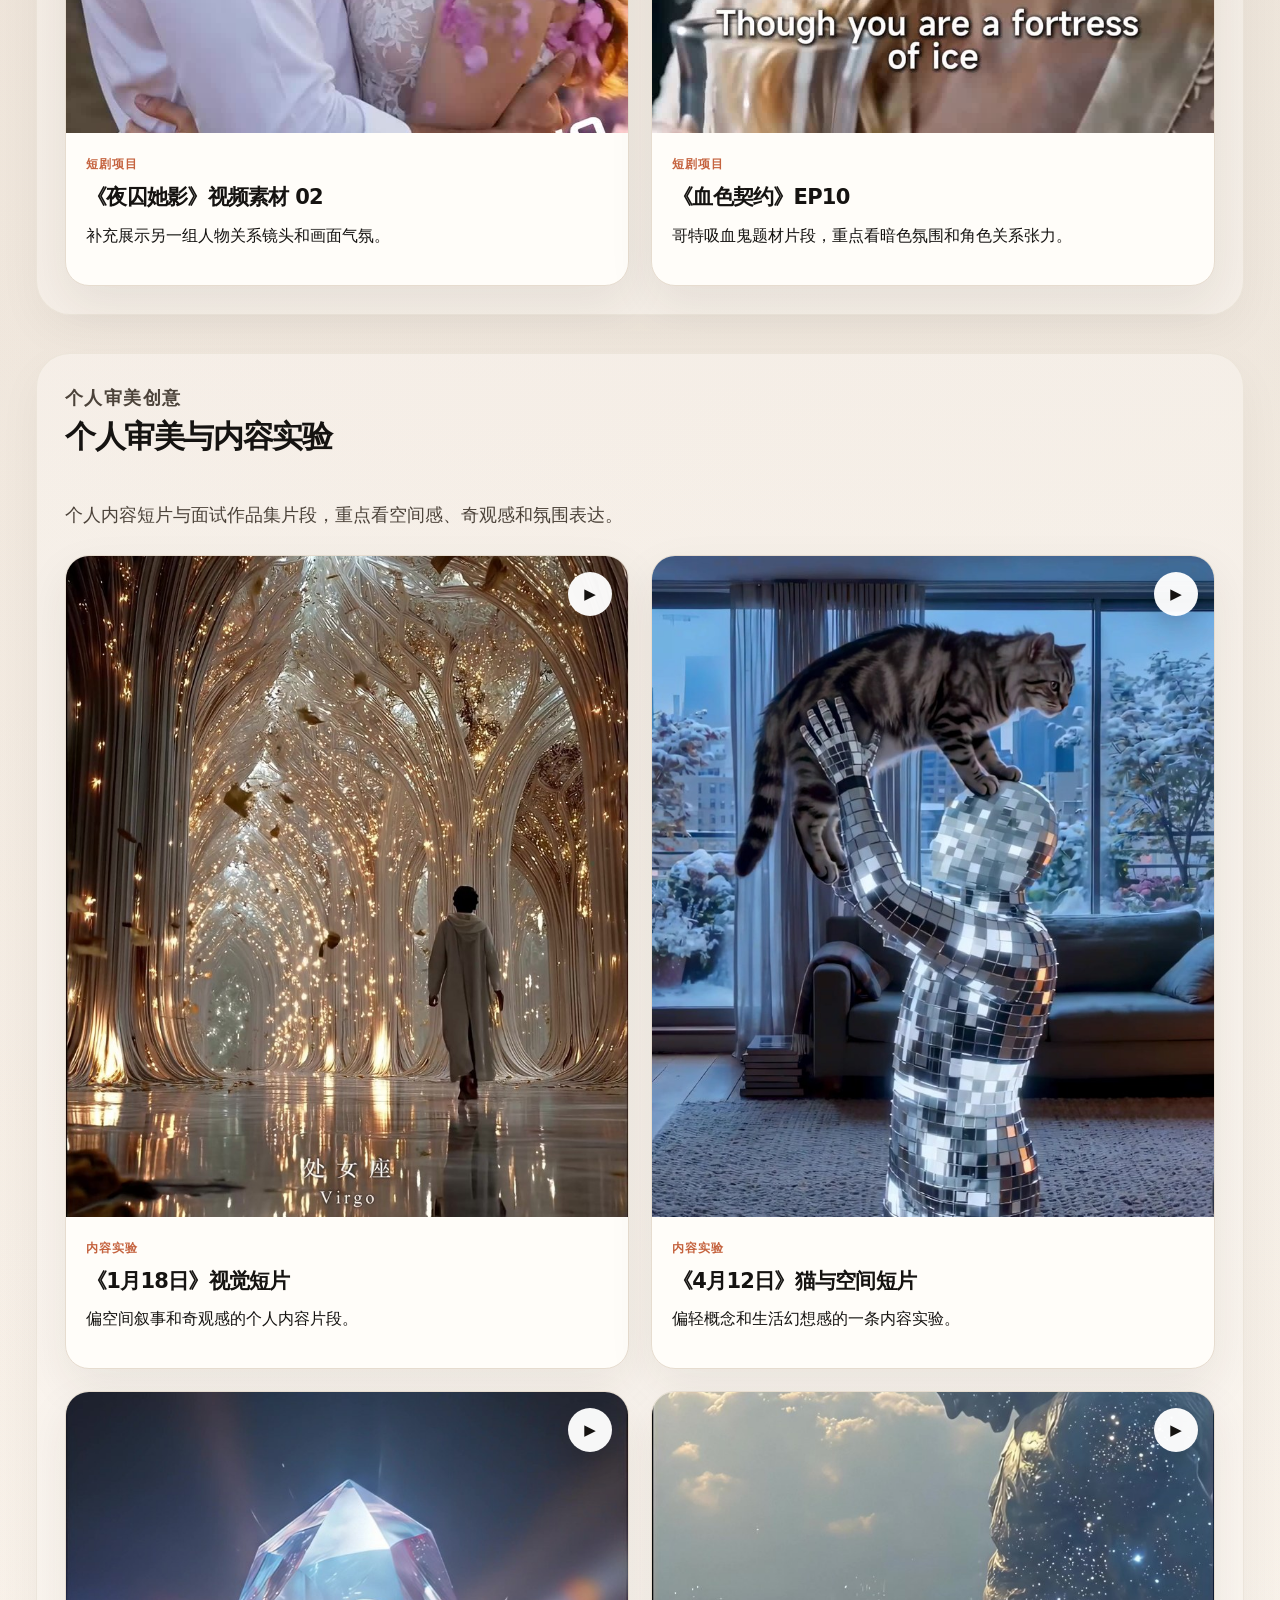
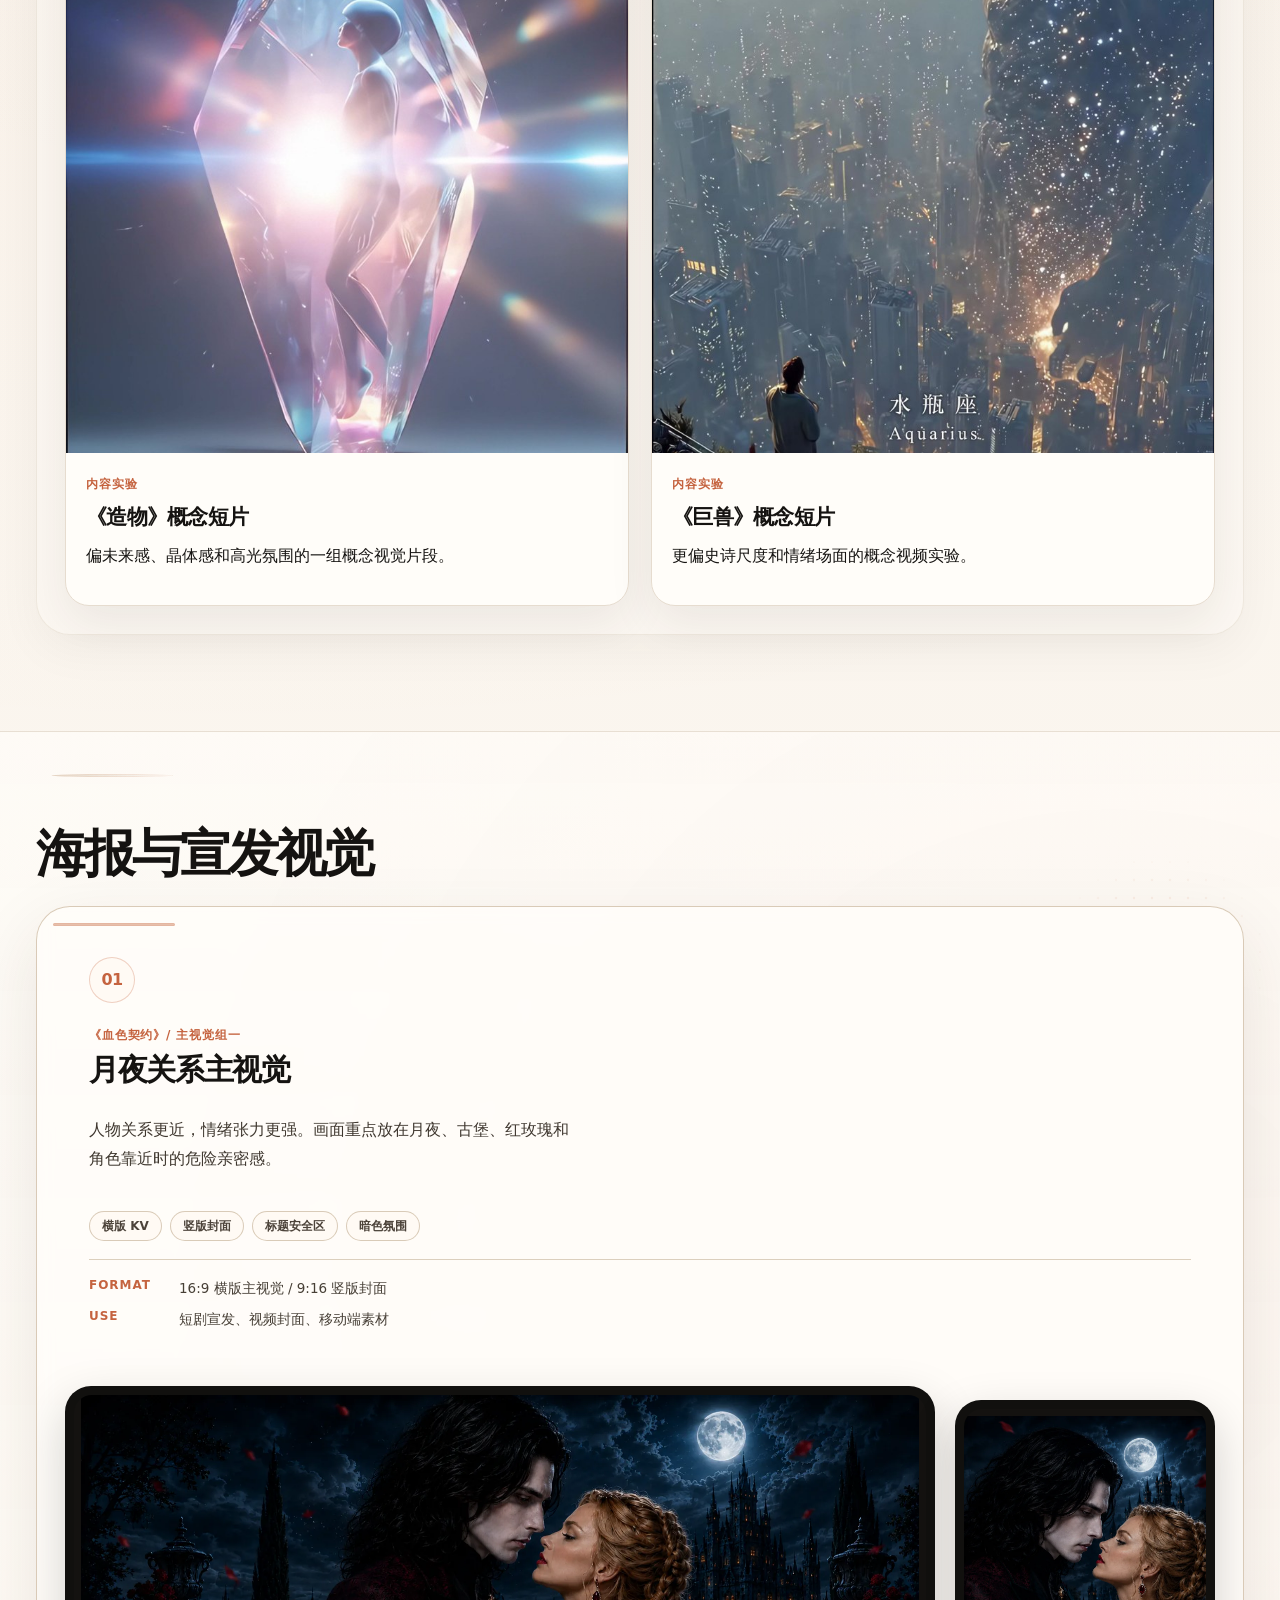
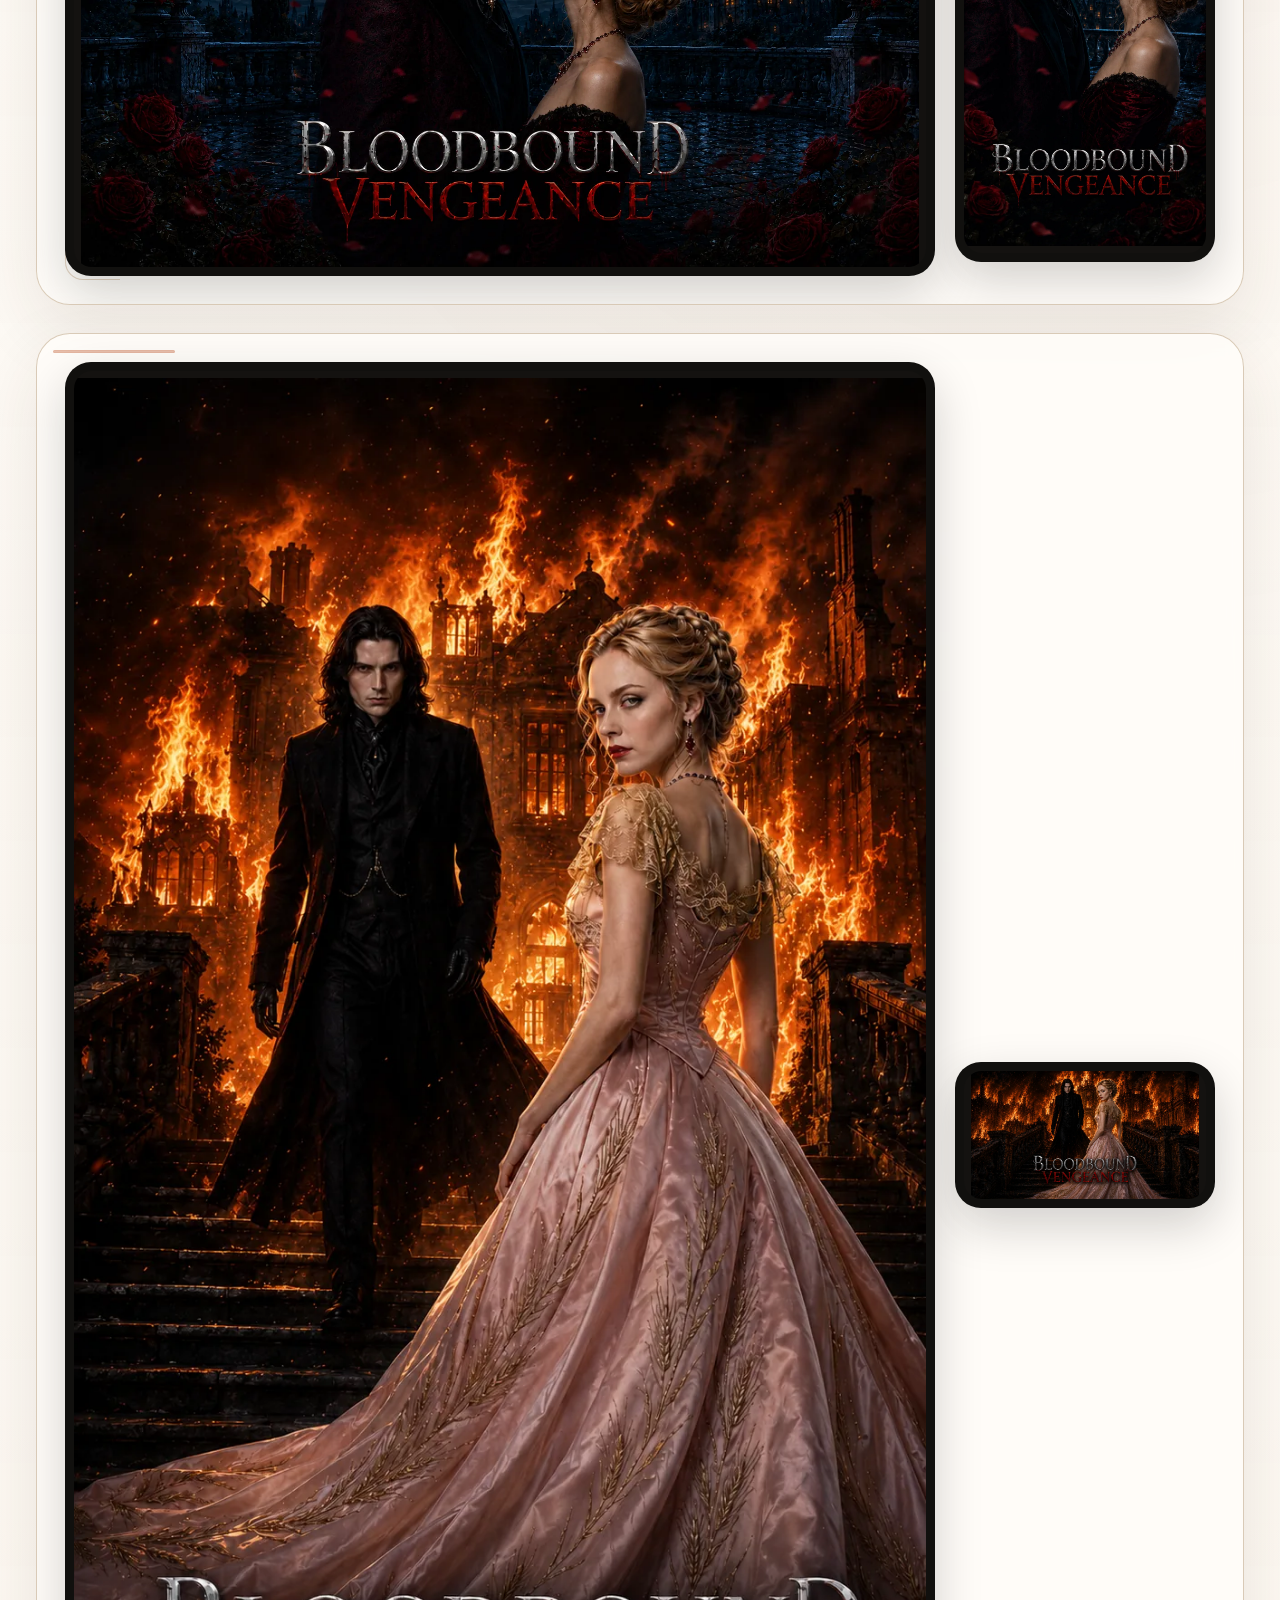
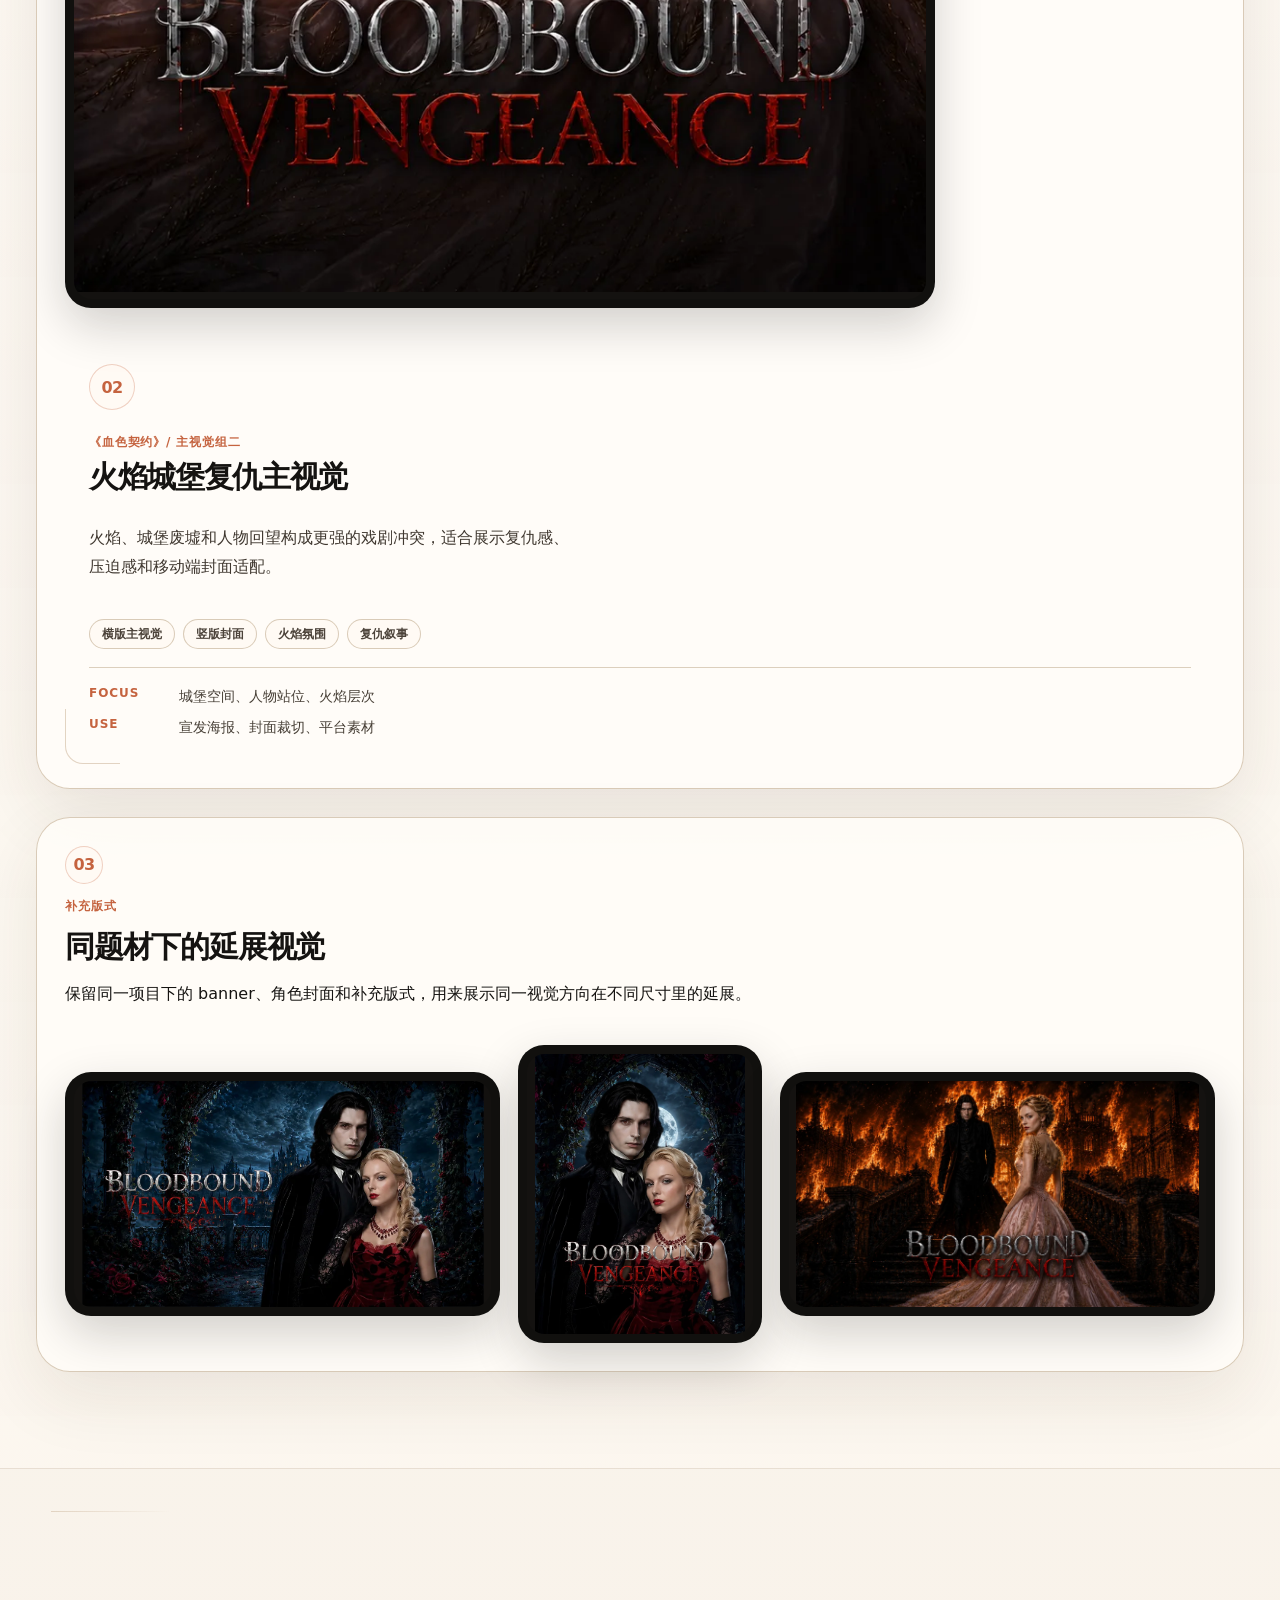
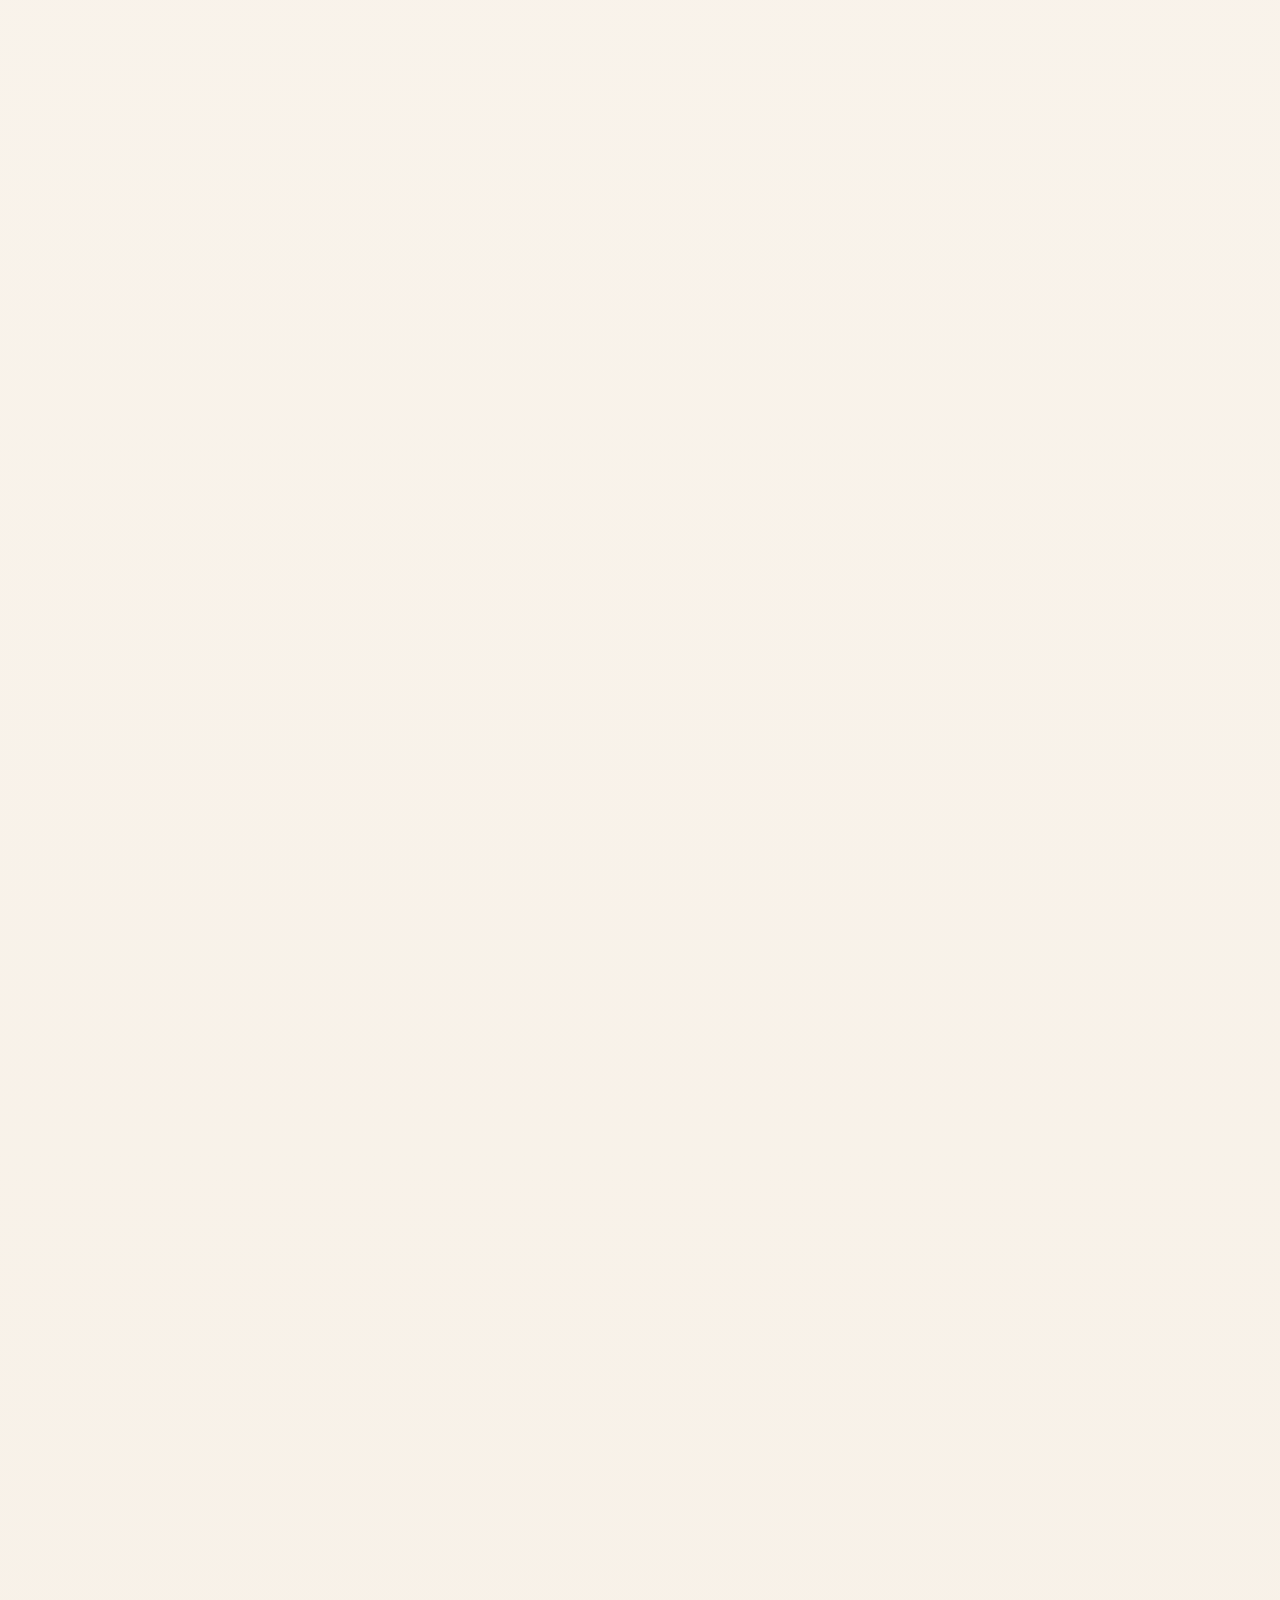
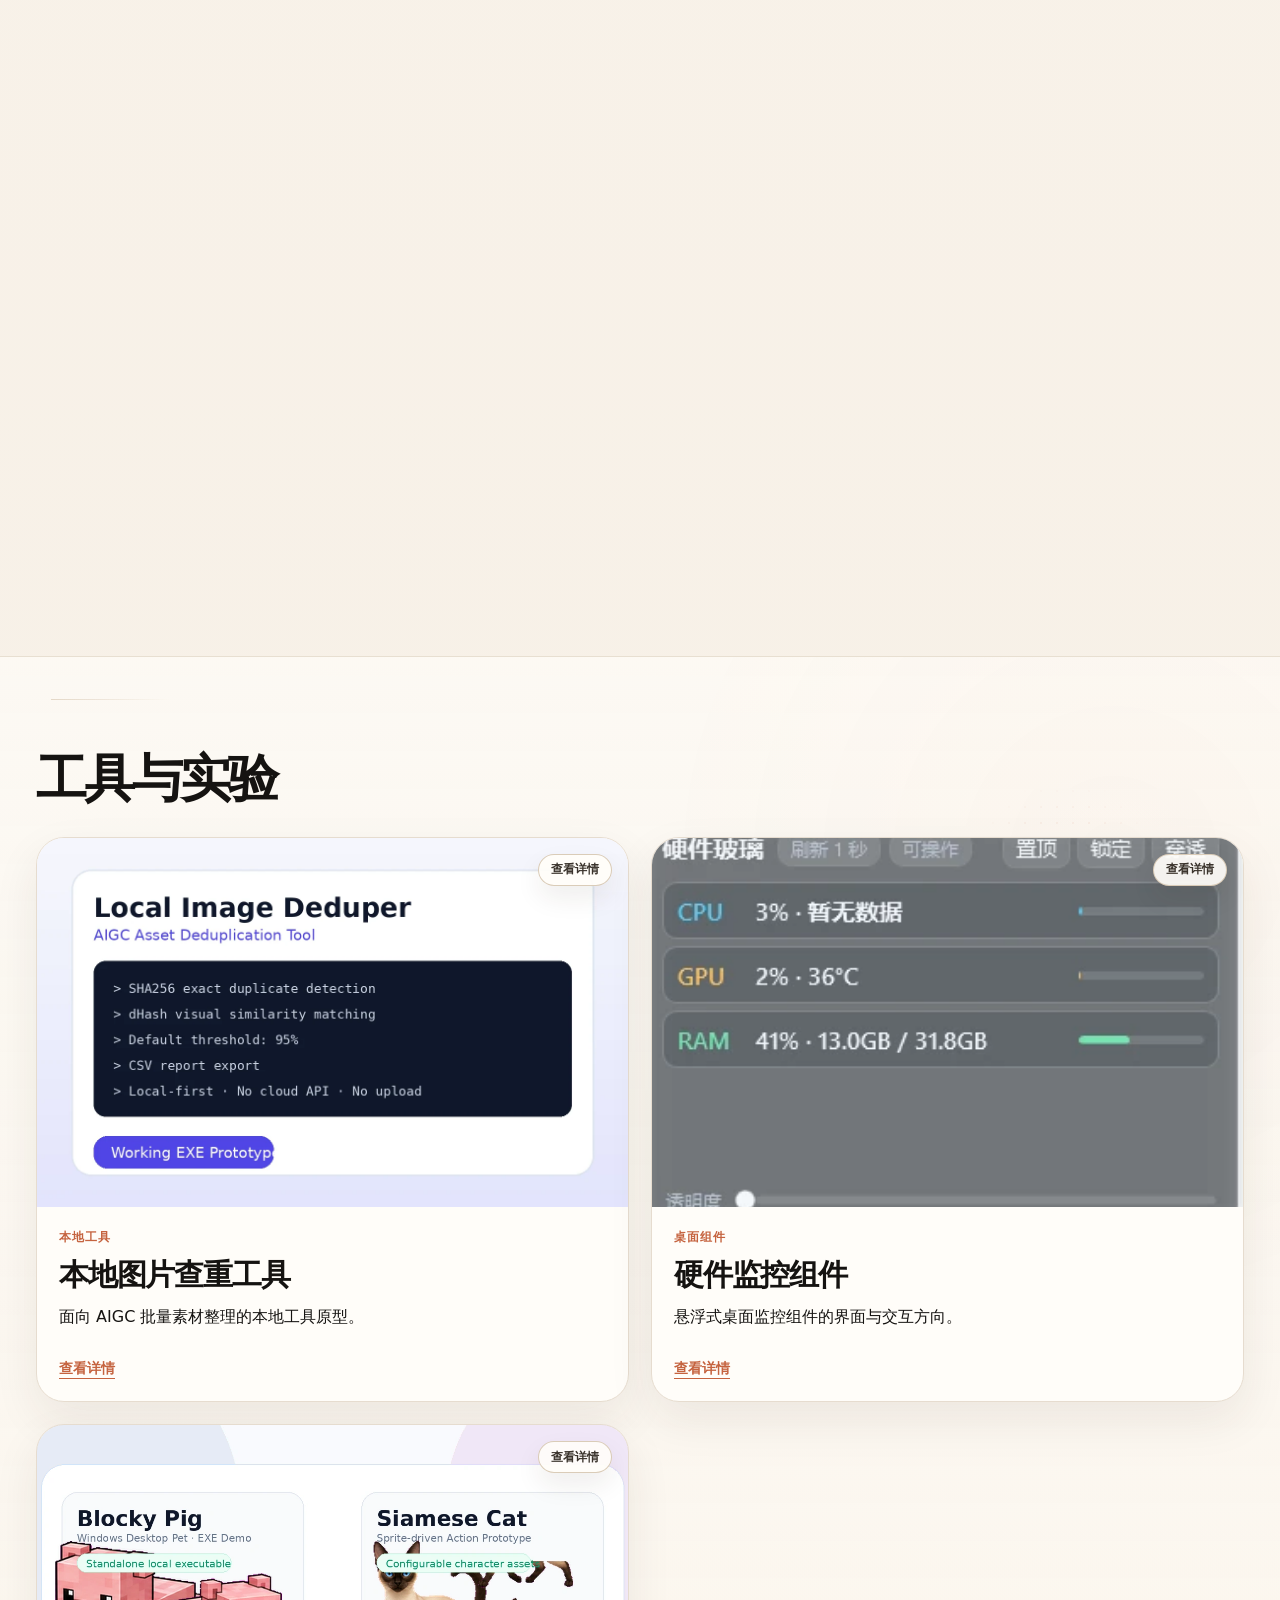
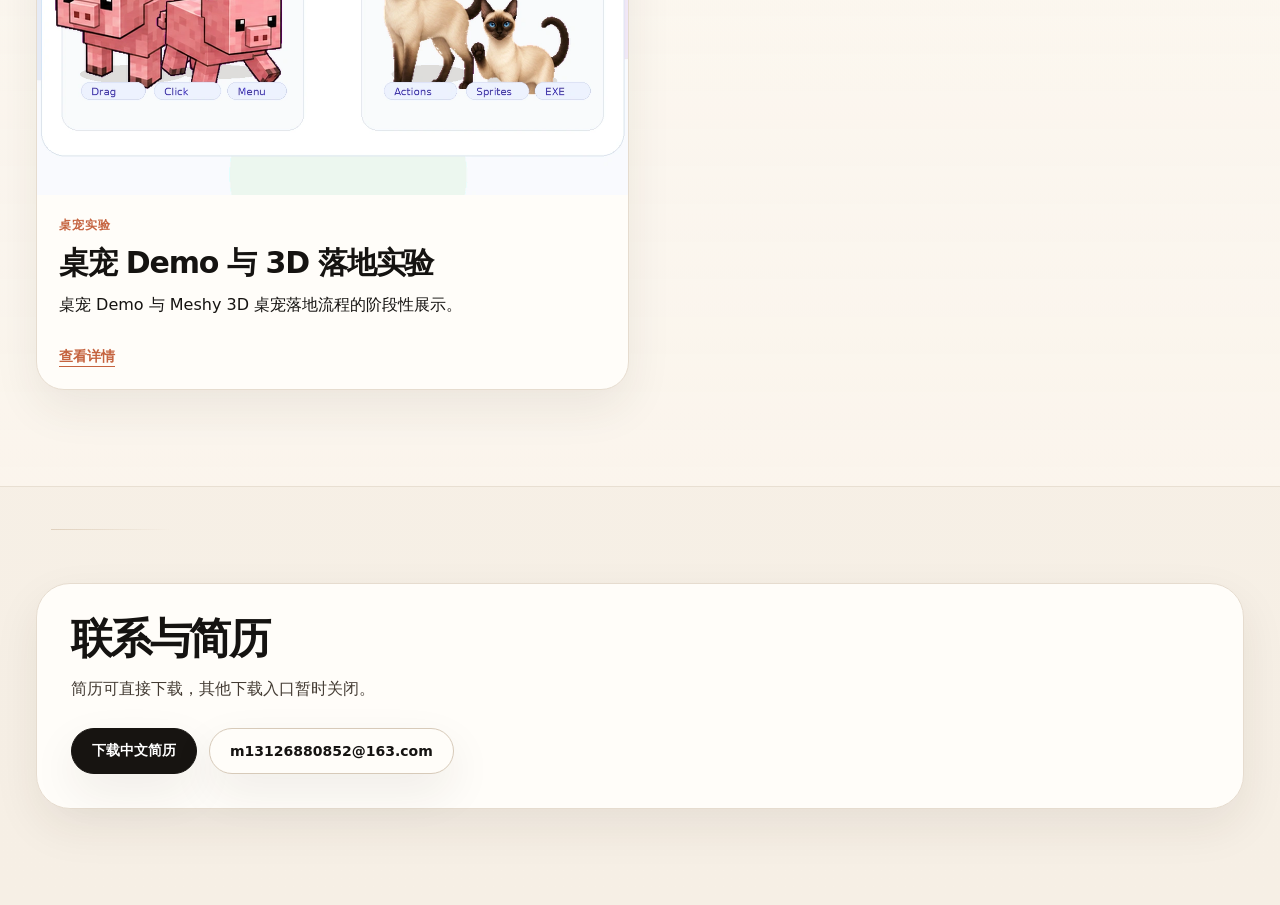
==== commit 10d8335c: "Add files via upload" ====
--- a/index.html
+++ b/index.html
@@ -5,9 +5,11 @@
   <meta name="viewport" content="width=device-width, initial-scale=1">
   <title>刘瑞彤｜AIGC 视觉制作作品集</title>
   <meta name="description" content="刘瑞彤的 AIGC 视觉制作作品集，包含短剧项目视频、个人审美实验、海报视觉、IP 形象与工具原型。">
-  <link rel="icon" type="image/png" href="assets/images/logo/favicon.png">
-  <link rel="apple-touch-icon" href="assets/images/logo/apple-touch-icon.png">
-  <link rel="stylesheet" href="assets/css/main.css">
+
+  <link rel="icon" href="favicon.ico?v=4" sizes="any">
+  <link rel="icon" type="image/svg+xml" href="assets/images/logo/favicon.svg?v=4">
+  <link rel="apple-touch-icon" href="assets/images/logo/apple-touch-icon.png?v=4">
+  <link rel="stylesheet" href="assets/css/main.css?v=4">
 </head>
 <body class="cn">
   <nav class="nav" aria-label="primary">
--- a/assets/css/main.css
+++ b/assets/css/main.css
@@ -353,3 +353,219 @@
     gap:4px;
   }
 }
+
+
+/* === V8.4 favicon/decor visibility fix === */
+html, body {
+  min-height: 100%;
+}
+body {
+  position: relative;
+  overflow-x: hidden;
+  background:
+    radial-gradient(circle at 18% 10%, rgba(198,106,66,.13), transparent 34%),
+    radial-gradient(circle at 84% 8%, rgba(92,136,112,.12), transparent 32%),
+    linear-gradient(180deg, #f7f1e9 0%, #fbf6ef 46%, #f6efe5 100%) !important;
+}
+body::before {
+  content: "";
+  position: fixed;
+  inset: 0;
+  z-index: 0;
+  pointer-events: none;
+  background-image: url("../images/decor/paper-grain.png");
+  background-size: 620px 620px;
+  background-repeat: repeat;
+  opacity: .16;
+  mix-blend-mode: multiply;
+}
+body::after {
+  content: "";
+  position: fixed;
+  inset: 0;
+  z-index: 0;
+  pointer-events: none;
+  background:
+    url("../images/decor/dot-grid.svg") 7% 16% / 180px 180px no-repeat,
+    url("../images/decor/fine-lines.svg") 73% 14% / 360px 160px no-repeat,
+    radial-gradient(circle at 72% 22%, rgba(198,106,66,.13), transparent 22%),
+    radial-gradient(circle at 30% 68%, rgba(150,112,72,.08), transparent 28%);
+  opacity: .62;
+}
+.nav, main, .modal {
+  position: relative;
+  z-index: 1;
+}
+.nav {
+  background: rgba(248,243,236,.82) !important;
+}
+.brand-logo-only {
+  min-width: 0 !important;
+}
+.brand-logo {
+  width: 48px !important;
+  height: 48px !important;
+  object-fit: contain !important;
+  filter: drop-shadow(0 8px 18px rgba(54,40,25,.12));
+}
+.hero {
+  position: relative;
+  isolation: isolate;
+}
+.hero::before {
+  content: "";
+  position: absolute;
+  left: 8%;
+  top: 24%;
+  width: 320px;
+  height: 320px;
+  z-index: -1;
+  pointer-events: none;
+  background:
+    radial-gradient(circle, rgba(198,106,66,.13) 0 1.2px, transparent 1.4px);
+  background-size: 18px 18px;
+  opacity: .42;
+  mask-image: radial-gradient(circle, #000 0 52%, transparent 72%);
+}
+.hero::after {
+  content: "";
+  position: absolute;
+  right: 11%;
+  top: 10%;
+  width: 720px;
+  height: 580px;
+  z-index: -1;
+  pointer-events: none;
+  background:
+    radial-gradient(circle at 50% 46%, rgba(255,246,225,.52), transparent 48%),
+    radial-gradient(circle at 55% 58%, rgba(198,106,66,.16), transparent 62%),
+    url("../images/decor/fine-lines.svg") center / 420px 190px no-repeat;
+  opacity: .95;
+  filter: blur(.1px);
+}
+.hero-copy {
+  position: relative;
+}
+.hero-copy::after {
+  content: "";
+  position: absolute;
+  left: -32px;
+  top: 72px;
+  width: 86px;
+  height: 2px;
+  background: linear-gradient(90deg, rgba(198,106,66,.75), transparent);
+  opacity: .75;
+}
+.hero-collage {
+  position: relative;
+}
+.hero-collage::before {
+  content: "";
+  position: absolute;
+  right: 8%;
+  top: 7%;
+  width: 360px;
+  height: 360px;
+  z-index: -1;
+  pointer-events: none;
+  background: url("../images/decor/dot-grid.svg") center / 180px 180px repeat;
+  opacity: .28;
+  transform: rotate(-8deg);
+  mask-image: radial-gradient(circle, #000 0 42%, transparent 72%);
+}
+.section {
+  position: relative;
+  isolation: isolate;
+}
+.section::before {
+  content: "";
+  position: absolute;
+  left: 4%;
+  top: 42px;
+  width: 120px;
+  height: 1px;
+  background: linear-gradient(90deg, rgba(169,132,90,.52), transparent);
+  opacity: .55;
+  pointer-events: none;
+}
+.section-soft {
+  background:
+    linear-gradient(180deg, rgba(255,253,249,.67), rgba(255,250,243,.52)),
+    radial-gradient(circle at 87% 14%, rgba(198,106,66,.08), transparent 28%) !important;
+}
+.poster-editorial,
+.poster-feature,
+.poster-ribbon,
+.ip-showcase,
+.lab-grid {
+  position: relative;
+}
+.poster-editorial::before {
+  content: "";
+  position: absolute;
+  right: -22px;
+  top: -50px;
+  width: 210px;
+  height: 210px;
+  z-index: -1;
+  background: url("../images/decor/dot-grid.svg") center / 180px 180px repeat;
+  opacity: .24;
+  mask-image: radial-gradient(circle, #000 0 48%, transparent 75%);
+}
+.poster-feature::before {
+  content: "";
+  position: absolute;
+  left: 28px;
+  top: 24px;
+  width: 120px;
+  height: 1px;
+  background: rgba(198,106,66,.42);
+}
+.poster-feature::after {
+  content: "";
+  position: absolute;
+  left: 28px;
+  bottom: 24px;
+  width: 54px;
+  height: 54px;
+  border-left: 1px solid rgba(169,132,90,.34);
+  border-bottom: 1px solid rgba(169,132,90,.34);
+  border-radius: 0 0 0 18px;
+  pointer-events: none;
+}
+.ip-showcase::after {
+  content: "";
+  position: absolute;
+  left: -36px;
+  bottom: -34px;
+  width: 260px;
+  height: 160px;
+  z-index: -1;
+  background: url("../images/decor/fine-lines.svg") center / 360px 160px no-repeat;
+  opacity: .45;
+}
+.clean-lab-grid::before {
+  content: "";
+  position: absolute;
+  right: 7%;
+  top: -54px;
+  width: 190px;
+  height: 190px;
+  z-index: -1;
+  background:
+    radial-gradient(circle, rgba(198,106,66,.12) 0 1.3px, transparent 1.5px);
+  background-size: 16px 16px;
+  opacity: .5;
+  mask-image: radial-gradient(circle, #000 0 48%, transparent 74%);
+}
+@media (max-width: 980px) {
+  body::after {
+    opacity: .36;
+    background:
+      radial-gradient(circle at 78% 12%, rgba(198,106,66,.11), transparent 24%),
+      url("../images/decor/dot-grid.svg") 6% 12% / 140px 140px no-repeat;
+  }
+  .hero::before, .hero::after, .section::before {
+    opacity: .42;
+  }
+}
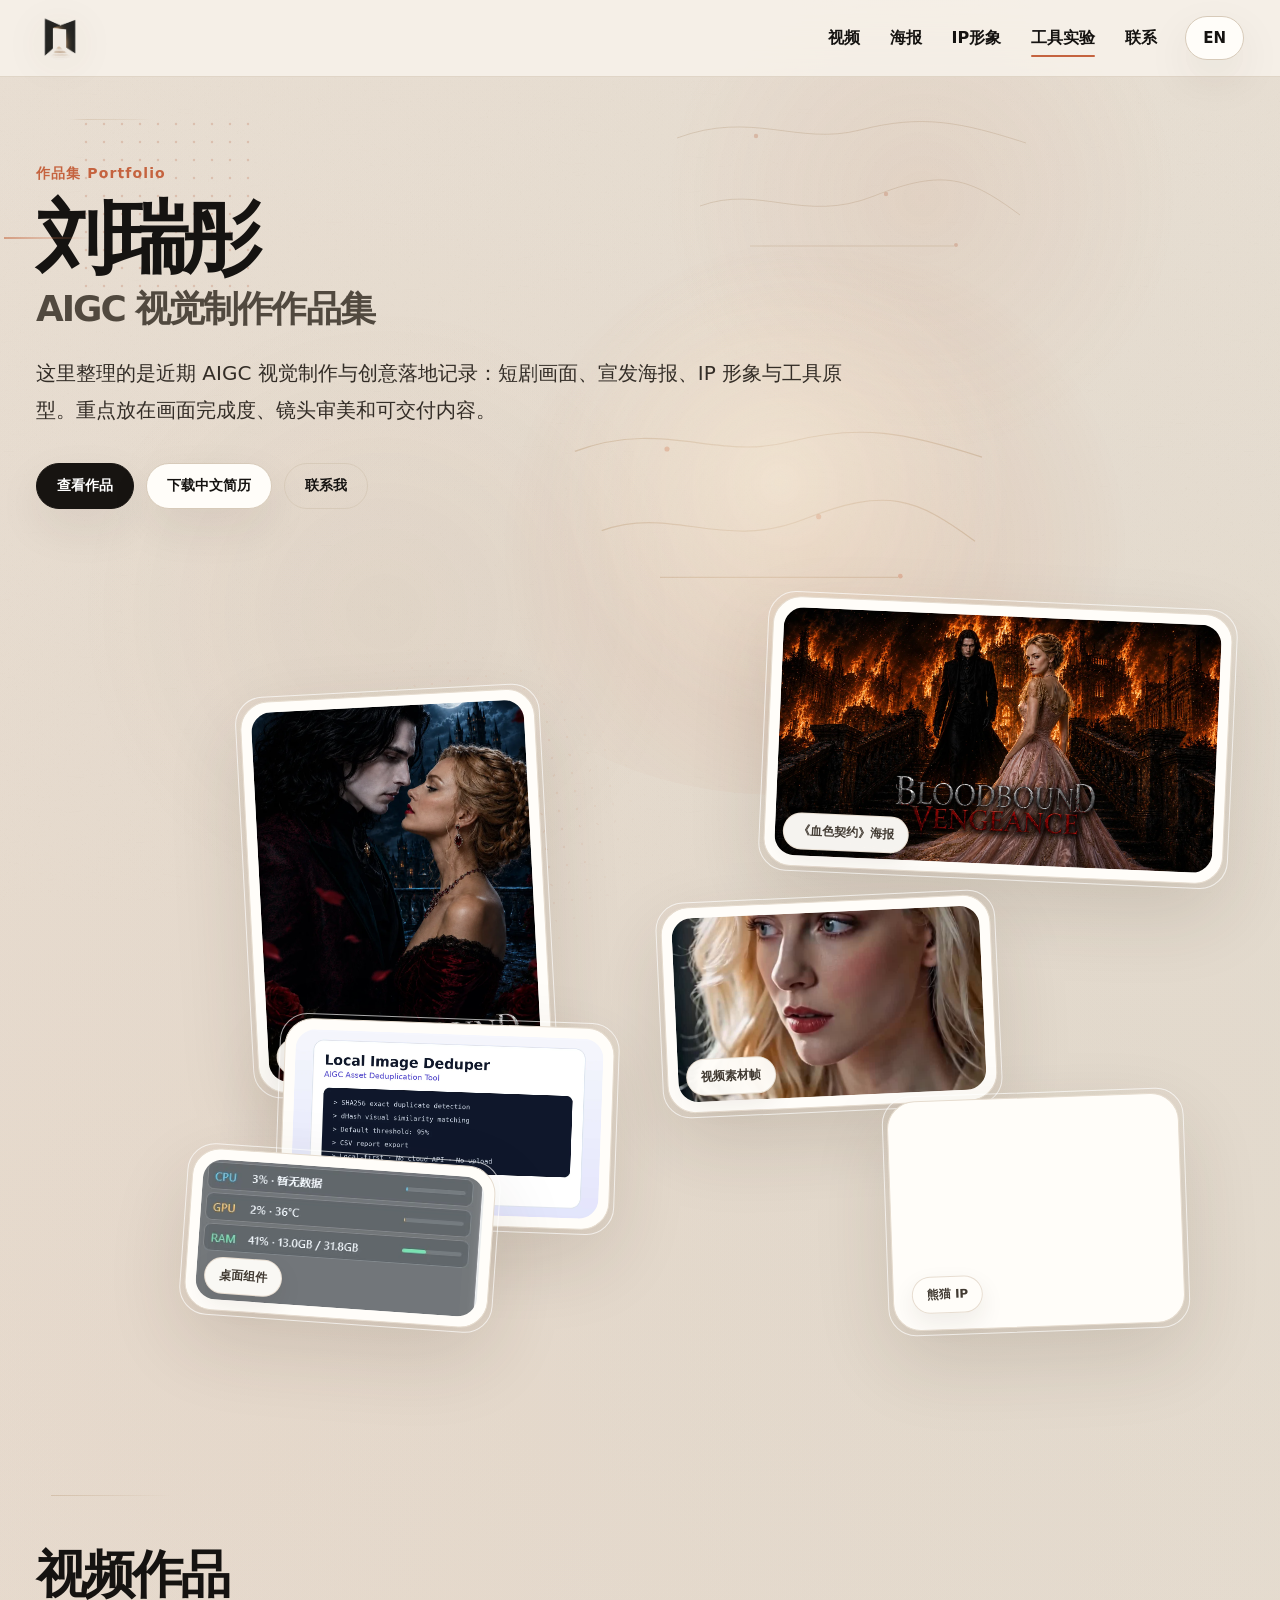
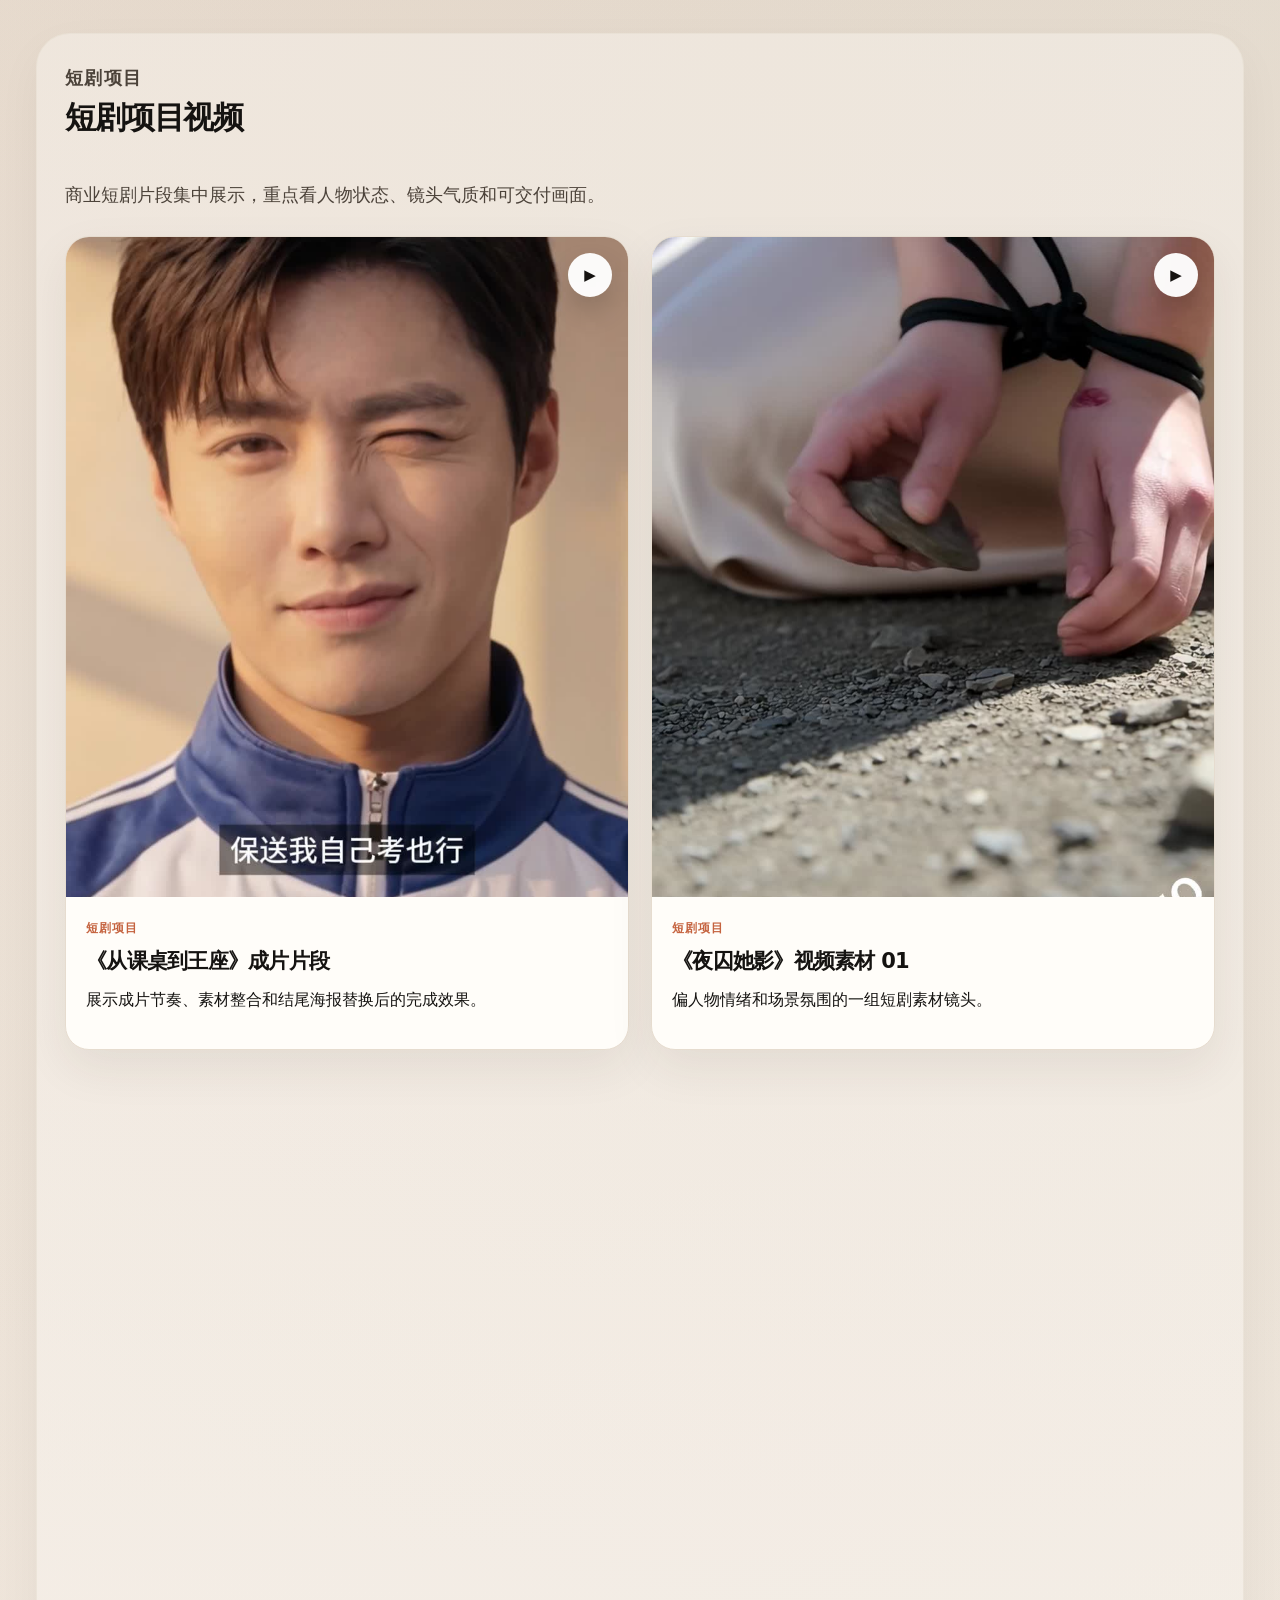
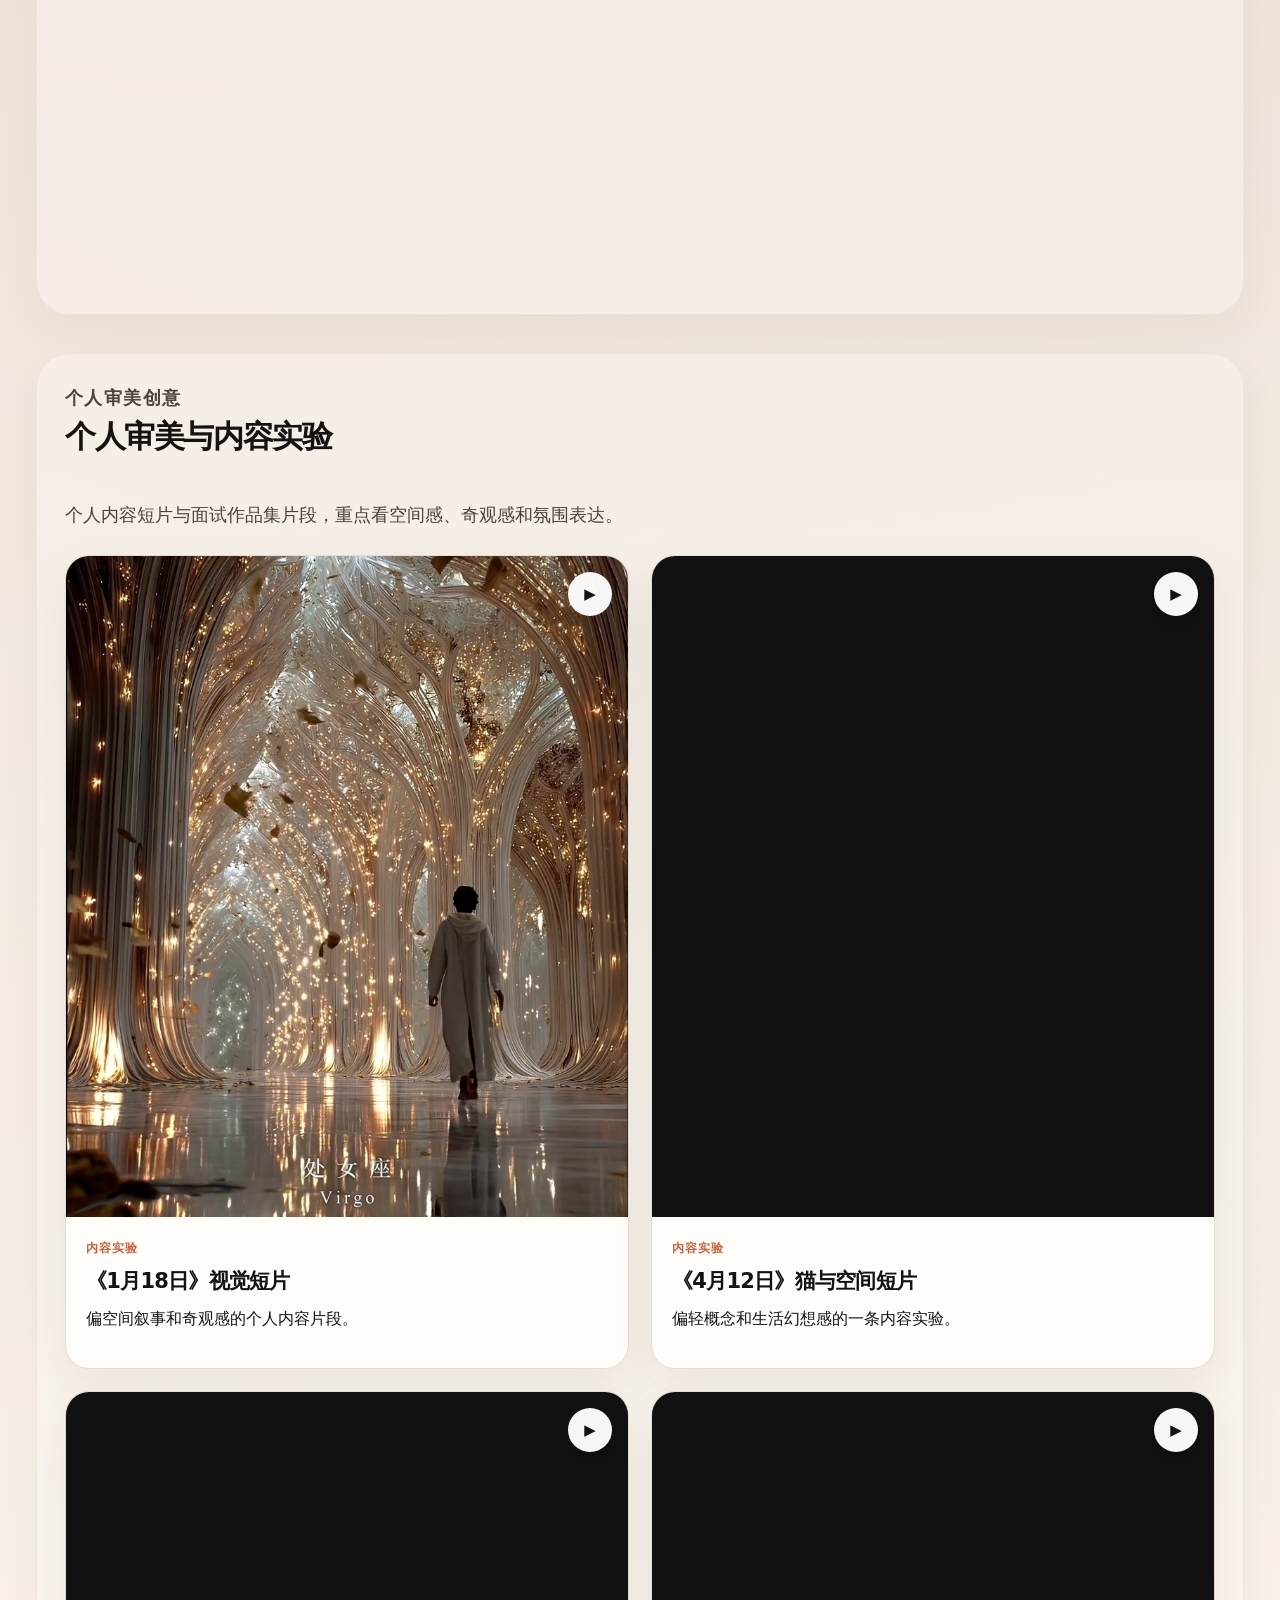
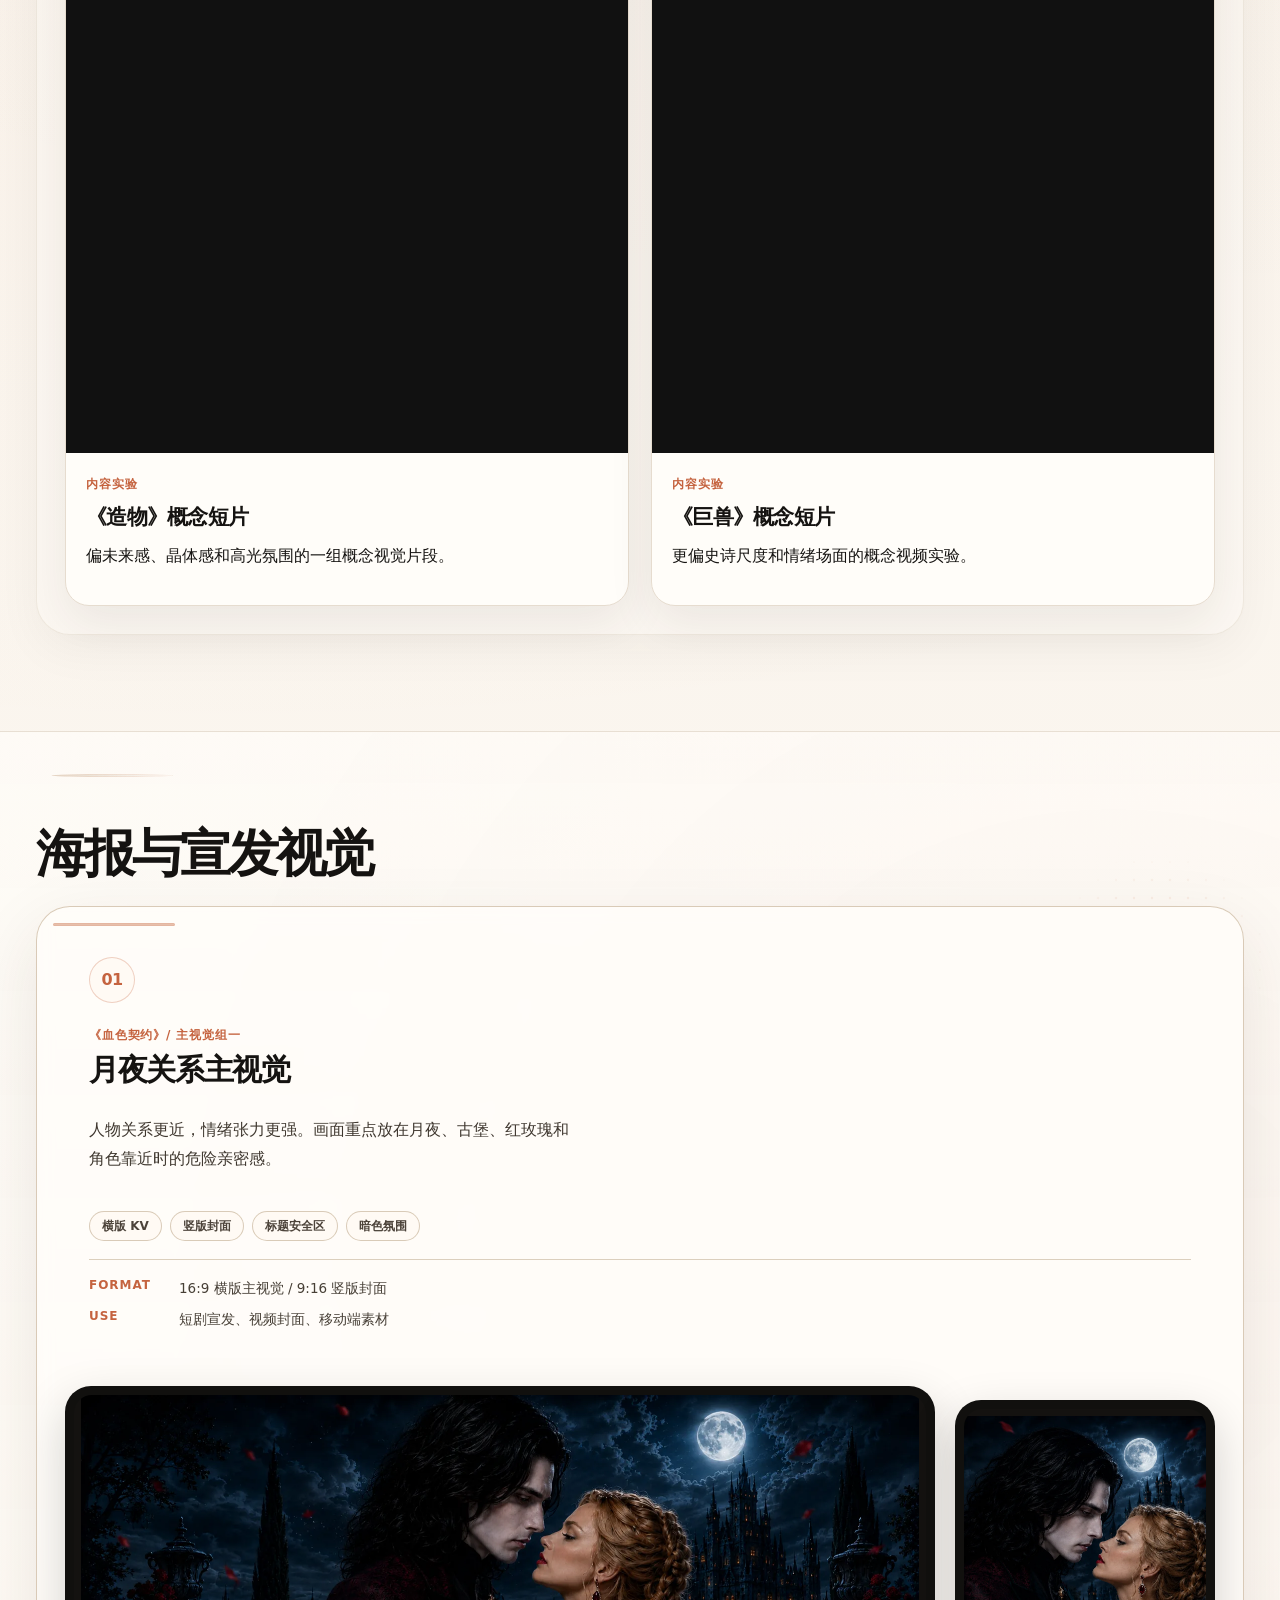
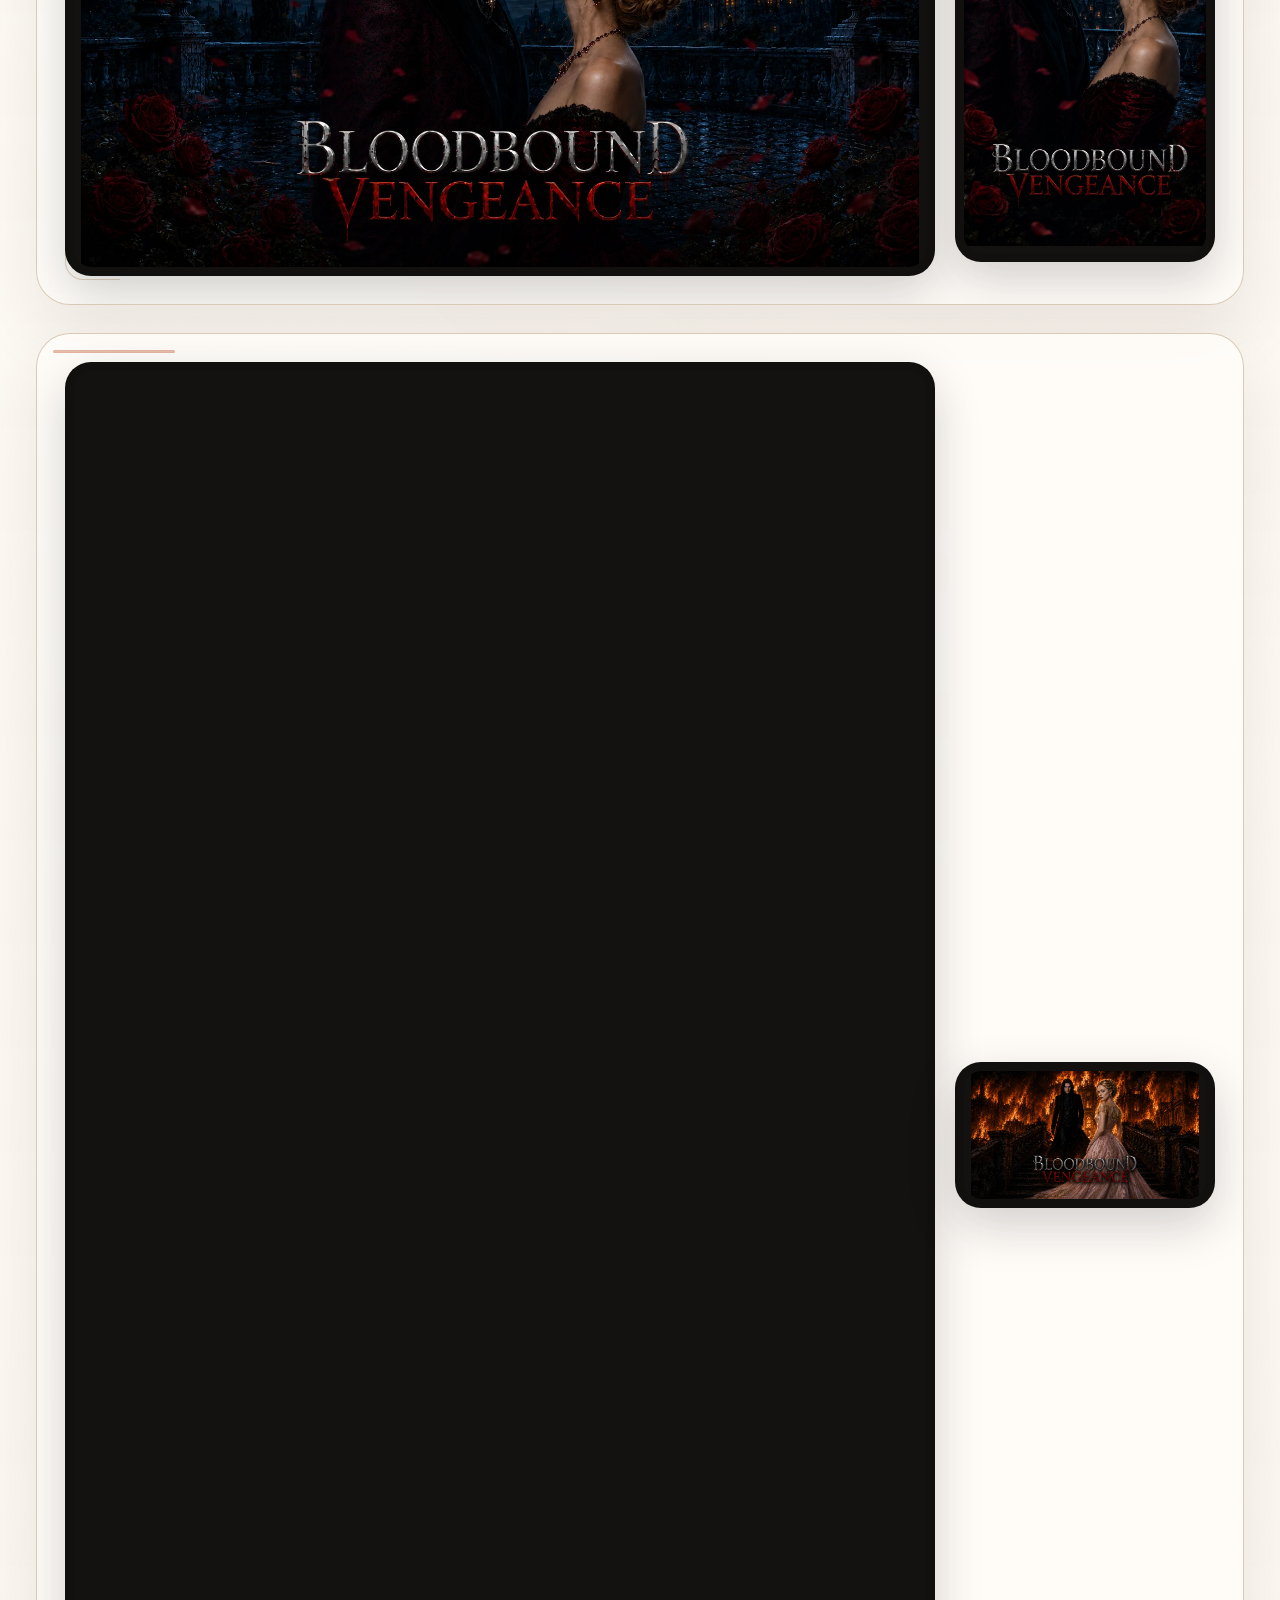
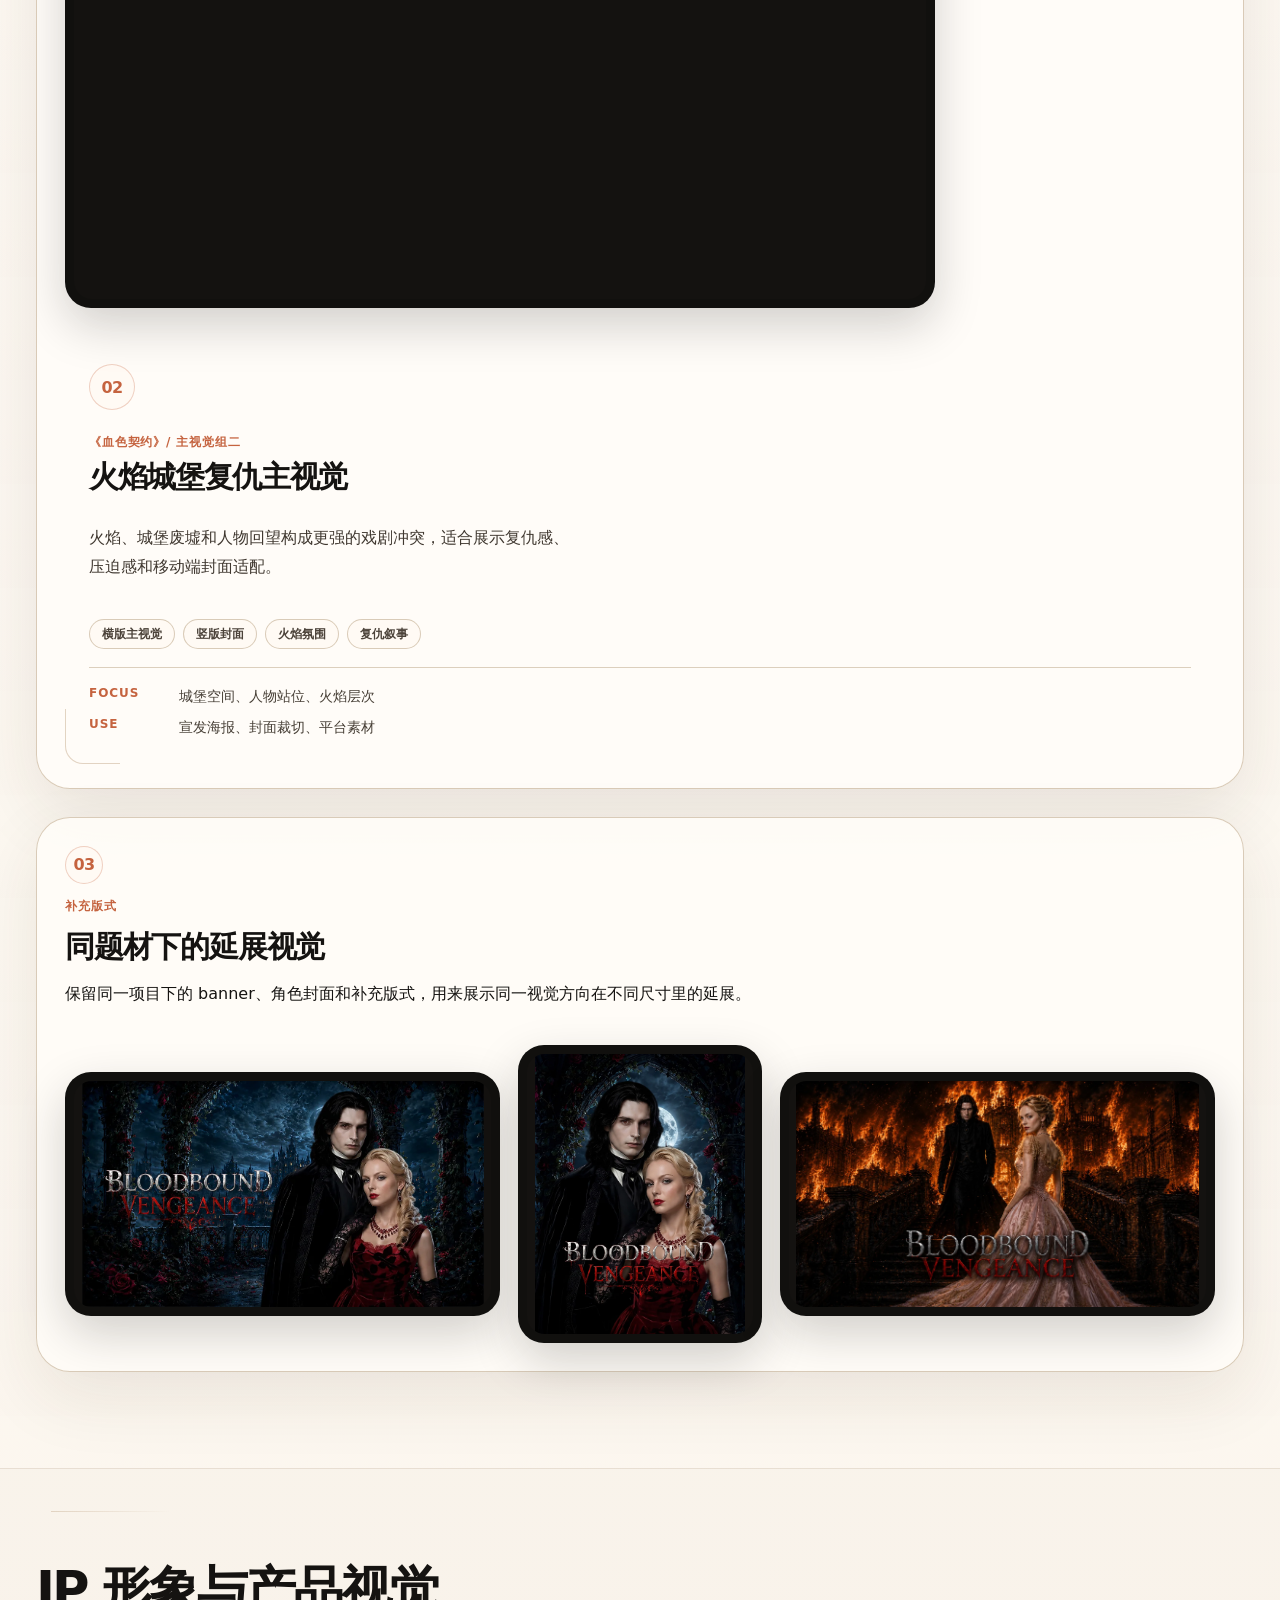
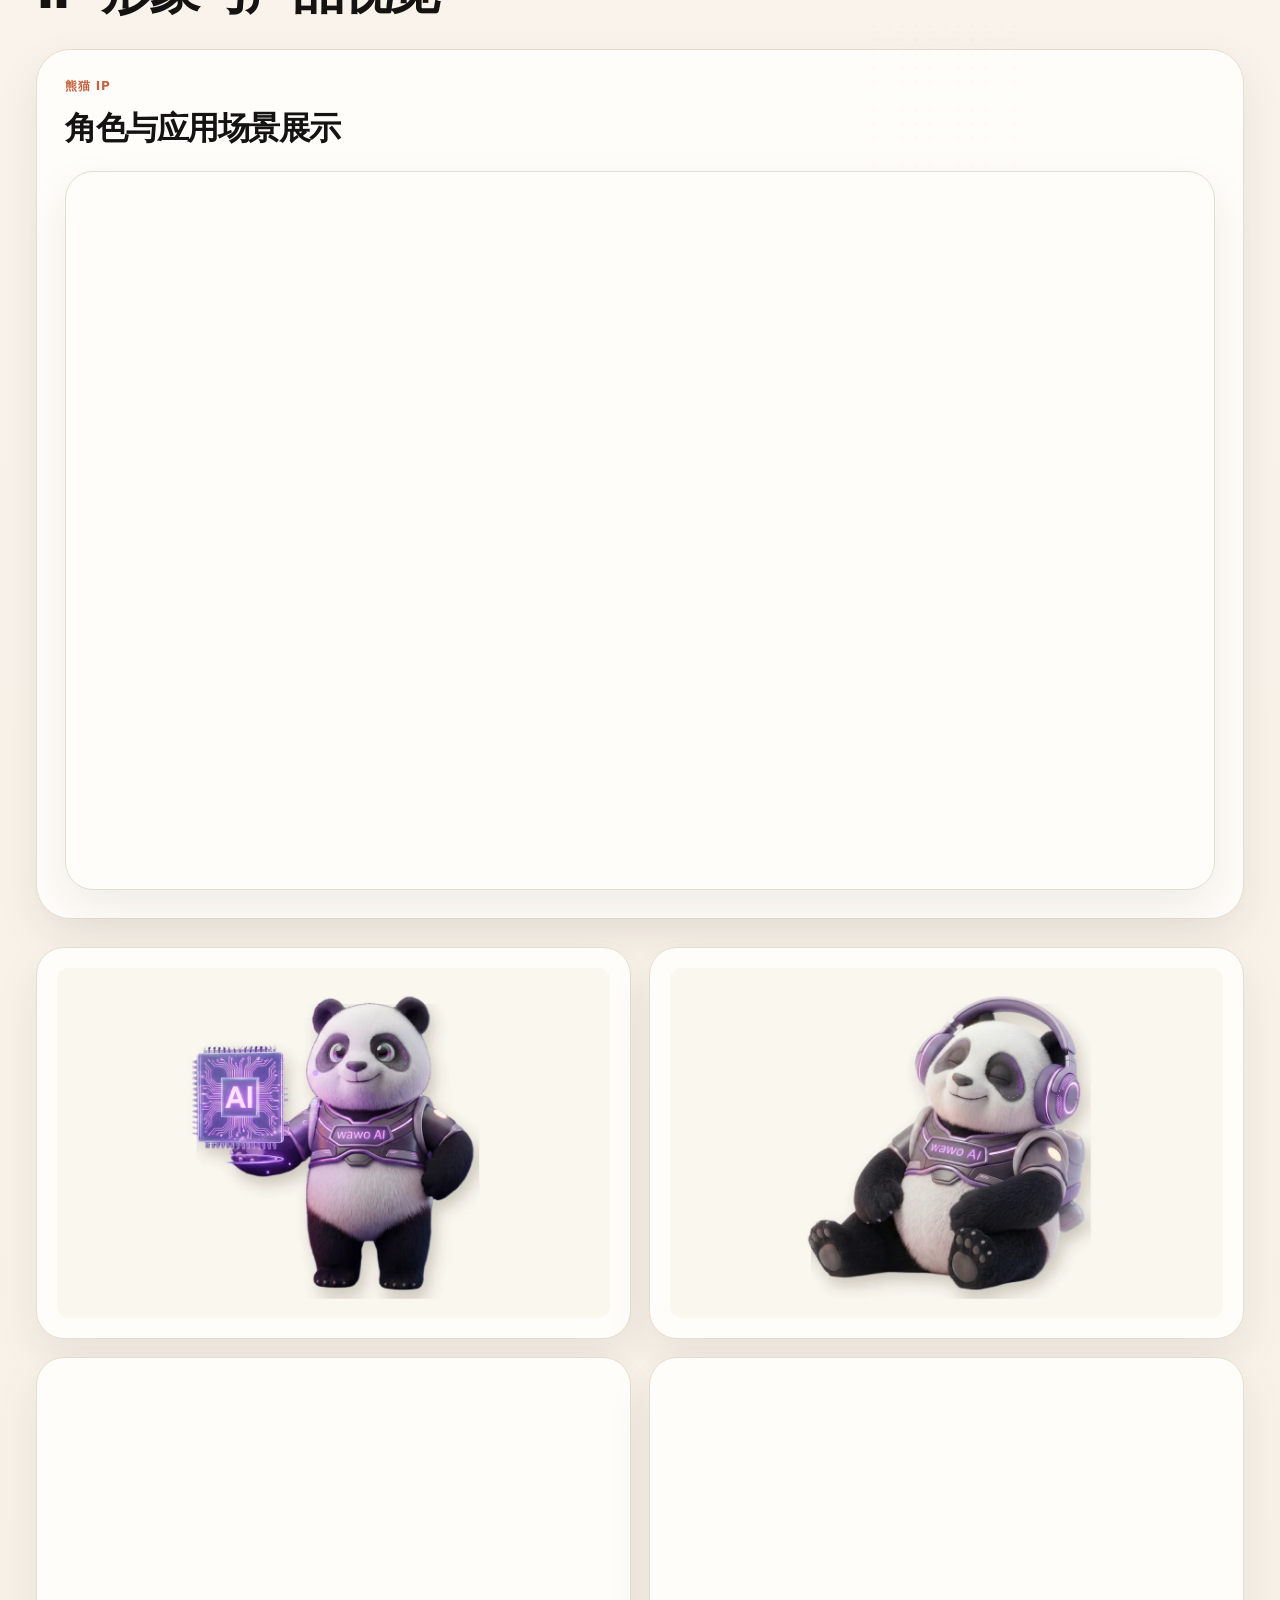
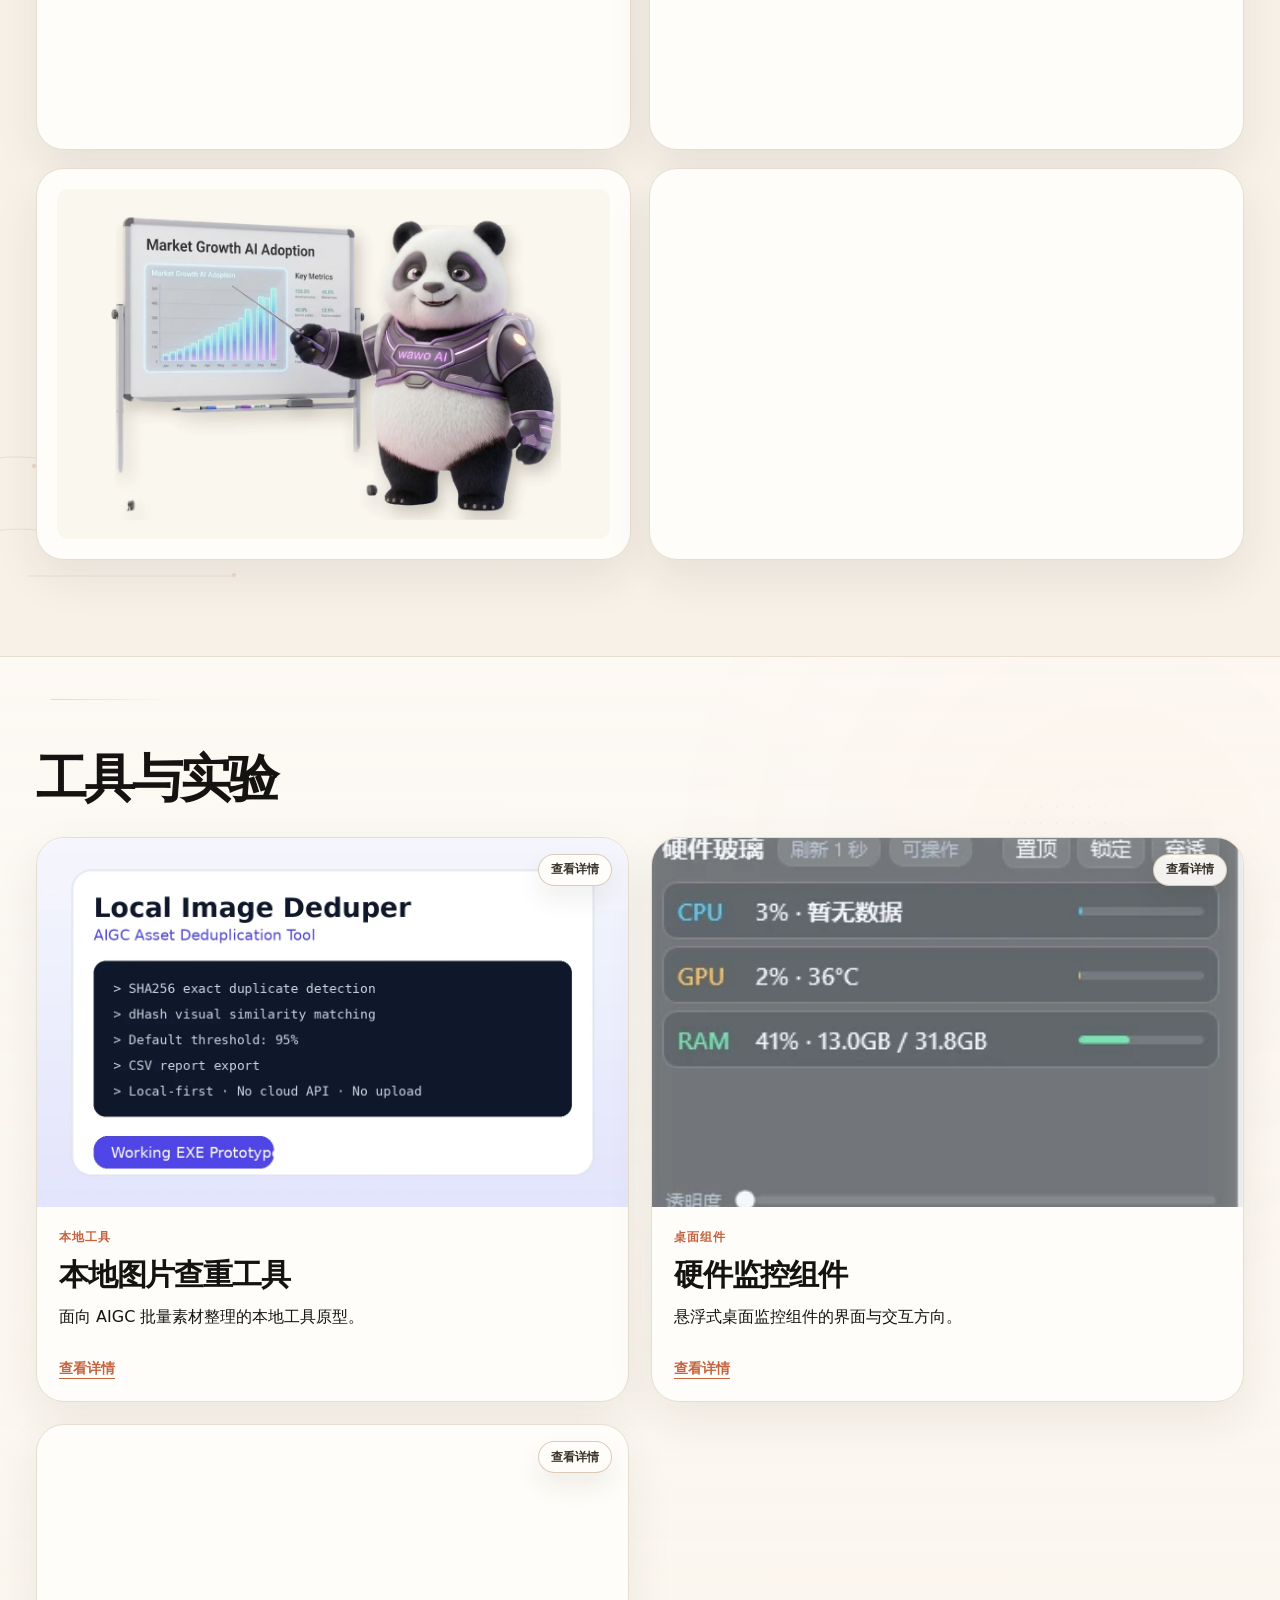
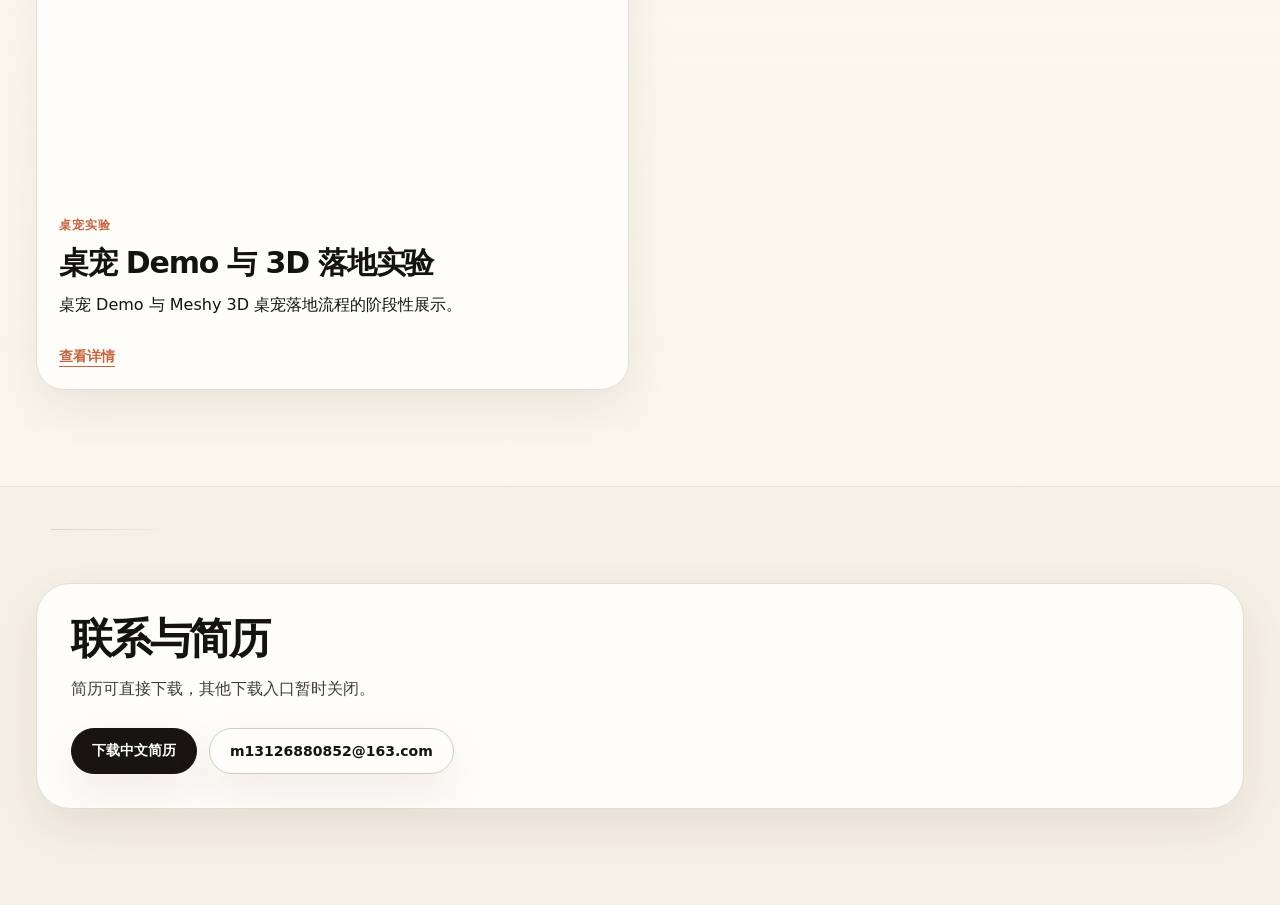
==== commit a4233f74: "Add files via upload" ====
--- a/index.html
+++ b/index.html
@@ -6,15 +6,15 @@
   <title>刘瑞彤｜AIGC 视觉制作作品集</title>
   <meta name="description" content="刘瑞彤的 AIGC 视觉制作作品集，包含短剧项目视频、个人审美实验、海报视觉、IP 形象与工具原型。">
 
-  <link rel="icon" href="favicon.ico?v=4" sizes="any">
-  <link rel="icon" type="image/svg+xml" href="assets/images/logo/favicon.svg?v=4">
-  <link rel="apple-touch-icon" href="assets/images/logo/apple-touch-icon.png?v=4">
-  <link rel="stylesheet" href="assets/css/main.css?v=4">
+  <link rel="icon" href="favicon.ico?v=5" sizes="any">
+  <link rel="icon" type="image/svg+xml" href="assets/images/logo/favicon.svg?v=5">
+  <link rel="apple-touch-icon" href="assets/images/logo/apple-touch-icon.png?v=5">
+  <link rel="stylesheet" href="assets/css/main.css?v=5">
 </head>
 <body class="cn">
   <nav class="nav" aria-label="primary">
     <div class="nav-wrap">
-      <a class="brand brand-logo-only" href="#top" aria-label="刘瑞彤作品集"><img class="brand-logo" src="assets/images/logo/site-logo.png" alt="刘瑞彤作品集"></a>
+      <a class="brand brand-logo-only" href="#top" aria-label="刘瑞彤作品集"><img decoding="async" class="brand-logo" src="assets/images/logo/site-logo.png" alt="刘瑞彤作品集"></a>
       <div class="nav-links">
         <a href="#video" data-nav data-cn>视频</a><a href="#video" data-nav data-en>Video</a>
         <a href="#posters" data-nav data-cn>海报</a><a href="#posters" data-nav data-en>Posters</a>
@@ -48,27 +48,27 @@
 
         <div class="hero-collage reveal" aria-label="作品拼贴">
           <figure class="collage-item c1" data-depth="18">
-            <img src="assets/images/posters/bloodbound-fire-wide.webp" alt="血色契约海报">
+            <img decoding="async" src="assets/images/posters/bloodbound-fire-wide.webp" alt="血色契约海报">
             <figcaption data-cn>《血色契约》海报</figcaption><figcaption data-en>Bloodbound poster</figcaption>
           </figure>
           <figure class="collage-item c2" data-depth="24">
-            <img src="assets/images/posters/bloodbound-moon-vertical.webp" alt="竖版海报">
+            <img decoding="async" src="assets/images/posters/bloodbound-moon-vertical.webp" alt="竖版海报">
             <figcaption data-cn>竖版封面</figcaption><figcaption data-en>Vertical cover</figcaption>
           </figure>
           <figure class="collage-item c3" data-depth="14">
-            <img src="assets/images/video-blood10-cover.jpg" alt="视频素材">
+            <img decoding="async" src="assets/images/video-blood10-cover.jpg" alt="视频素材">
             <figcaption data-cn>视频素材帧</figcaption><figcaption data-en>Video frame</figcaption>
           </figure>
           <figure class="collage-item c4" data-depth="10">
-            <img src="assets/images/tools/local-image-deduper.webp" alt="本地图片查重工具">
+            <img decoding="async" src="assets/images/tools/local-image-deduper.webp" alt="本地图片查重工具">
             <figcaption data-cn>本地工具</figcaption><figcaption data-en>Local tool</figcaption>
           </figure>
           <figure class="collage-item c5" data-depth="12">
-            <img src="assets/images/ip/panda-thumb.webp" alt="熊猫IP">
+            <img decoding="async" src="assets/images/ip/panda-thumb.webp" alt="熊猫IP">
             <figcaption data-cn>熊猫 IP</figcaption><figcaption data-en>Panda IP</figcaption>
           </figure>
           <figure class="collage-item c6" data-depth="16">
-            <img src="assets/images/tools/hardware-glass.webp" alt="桌面监控组件">
+            <img decoding="async" src="assets/images/tools/hardware-glass.webp" alt="桌面监控组件">
             <figcaption data-cn>桌面组件</figcaption><figcaption data-en>Desktop widget</figcaption>
           </figure>
         </div>
@@ -93,7 +93,7 @@
           </div>
           <div class="video-grid four">
             <article class="video-card reveal" data-video="assets/videos/desk-to-throne-preview.mp4">
-              <button class="video-cover"><img src="assets/images/video-desk-cover.jpg" alt="从课桌到王座"><span>▶</span></button>
+              <button class="video-cover"><img decoding="async" loading="lazy" src="assets/images/video-desk-cover.jpg" alt="从课桌到王座"><span>▶</span></button>
               <div class="card-copy">
                 <p class="meta" data-cn>短剧项目</p><p class="meta" data-en>Drama Project</p>
                 <h3 data-cn>《从课桌到王座》成片片段</h3><h3 data-en>Desk to Throne</h3>
@@ -101,7 +101,7 @@
               </div>
             </article>
             <article class="video-card reveal" data-video="assets/videos/night-prison-17-preview.mp4">
-              <button class="video-cover"><img src="assets/images/video-night17-cover.jpg" alt="夜囚她影 01"><span>▶</span></button>
+              <button class="video-cover"><img decoding="async" loading="lazy" src="assets/images/video-night17-cover.jpg" alt="夜囚她影 01"><span>▶</span></button>
               <div class="card-copy">
                 <p class="meta" data-cn>短剧项目</p><p class="meta" data-en>Drama Project</p>
                 <h3 data-cn>《夜囚她影》视频素材 01</h3><h3 data-en>Night Prison 01</h3>
@@ -109,7 +109,7 @@
               </div>
             </article>
             <article class="video-card reveal" data-video="assets/videos/night-prison-21-preview.mp4">
-              <button class="video-cover"><img src="assets/images/video-night21-cover.jpg" alt="夜囚她影 02"><span>▶</span></button>
+              <button class="video-cover"><img decoding="async" loading="lazy" src="assets/images/video-night21-cover.jpg" alt="夜囚她影 02"><span>▶</span></button>
               <div class="card-copy">
                 <p class="meta" data-cn>短剧项目</p><p class="meta" data-en>Drama Project</p>
                 <h3 data-cn>《夜囚她影》视频素材 02</h3><h3 data-en>Night Prison 02</h3>
@@ -117,7 +117,7 @@
               </div>
             </article>
             <article class="video-card reveal" data-video="assets/videos/bloodbound-ep10-preview.mp4">
-              <button class="video-cover"><img src="assets/images/video-blood10-cover.jpg" alt="血色契约 EP10"><span>▶</span></button>
+              <button class="video-cover"><img decoding="async" loading="lazy" src="assets/images/video-blood10-cover.jpg" alt="血色契约 EP10"><span>▶</span></button>
               <div class="card-copy">
                 <p class="meta" data-cn>短剧项目</p><p class="meta" data-en>Drama Project</p>
                 <h3 data-cn>《血色契约》EP10</h3><h3 data-en>Bloodbound Vengeance EP10</h3>
@@ -138,7 +138,7 @@
           </div>
           <div class="video-grid four">
             <article class="video-card reveal" data-video="assets/videos/reels/reel-0118.mp4">
-              <button class="video-cover"><img src="assets/images/reels/reel-0118.jpg" alt="1月18日内容实验"><span>▶</span></button>
+              <button class="video-cover"><img decoding="async" loading="lazy" src="assets/images/reels/reel-0118.jpg" alt="1月18日内容实验"><span>▶</span></button>
               <div class="card-copy">
                 <p class="meta" data-cn>内容实验</p><p class="meta" data-en>Personal Reel</p>
                 <h3 data-cn>《1月18日》视觉短片</h3><h3 data-en>Jan 18 Visual Reel</h3>
@@ -146,7 +146,7 @@
               </div>
             </article>
             <article class="video-card reveal" data-video="assets/videos/reels/reel-0412.mp4">
-              <button class="video-cover"><img src="assets/images/reels/reel-0412.jpg" alt="4月12日内容实验"><span>▶</span></button>
+              <button class="video-cover"><img decoding="async" loading="lazy" src="assets/images/reels/reel-0412.jpg" alt="4月12日内容实验"><span>▶</span></button>
               <div class="card-copy">
                 <p class="meta" data-cn>内容实验</p><p class="meta" data-en>Personal Reel</p>
                 <h3 data-cn>《4月12日》猫与空间短片</h3><h3 data-en>Apr 12 Cat Motion Piece</h3>
@@ -154,7 +154,7 @@
               </div>
             </article>
             <article class="video-card reveal" data-video="assets/videos/reels/reel-zaowu.mp4">
-              <button class="video-cover"><img src="assets/images/reels/reel-zaowu.jpg" alt="造物"><span>▶</span></button>
+              <button class="video-cover"><img decoding="async" loading="lazy" src="assets/images/reels/reel-zaowu.jpg" alt="造物"><span>▶</span></button>
               <div class="card-copy">
                 <p class="meta" data-cn>内容实验</p><p class="meta" data-en>Personal Reel</p>
                 <h3 data-cn>《造物》概念短片</h3><h3 data-en>Creation Concept Reel</h3>
@@ -162,7 +162,7 @@
               </div>
             </article>
             <article class="video-card reveal" data-video="assets/videos/reels/reel-beast.mp4">
-              <button class="video-cover"><img src="assets/images/reels/reel-beast.jpg" alt="巨兽"><span>▶</span></button>
+              <button class="video-cover"><img decoding="async" loading="lazy" src="assets/images/reels/reel-beast.jpg" alt="巨兽"><span>▶</span></button>
               <div class="card-copy">
                 <p class="meta" data-cn>内容实验</p><p class="meta" data-en>Personal Reel</p>
                 <h3 data-cn>《巨兽》概念短片</h3><h3 data-en>Colossus Concept Reel</h3>
@@ -197,15 +197,15 @@
               </dl>
             </div>
             <div class="poster-visuals poster-visuals-main">
-              <button class="poster-frame wide" data-full="assets/images/posters/bloodbound-moon-wide.webp"><img src="assets/images/posters/bloodbound-moon-wide.webp" alt="月夜横版海报"></button>
-              <button class="poster-frame tall" data-full="assets/images/posters/bloodbound-moon-vertical.webp"><img src="assets/images/posters/bloodbound-moon-vertical.webp" alt="月夜竖版海报"></button>
+              <button class="poster-frame wide" data-full="assets/images/posters/bloodbound-moon-wide.webp"><img decoding="async" loading="lazy" src="assets/images/posters/bloodbound-moon-wide.webp" alt="月夜横版海报"></button>
+              <button class="poster-frame tall" data-full="assets/images/posters/bloodbound-moon-vertical.webp"><img decoding="async" loading="lazy" src="assets/images/posters/bloodbound-moon-vertical.webp" alt="月夜竖版海报"></button>
             </div>
           </article>
 
           <article class="poster-feature poster-feature-archive poster-feature-alt reveal">
             <div class="poster-visuals poster-visuals-fire">
-              <button class="poster-frame tall large-tall" data-full="assets/images/posters/bloodbound-fire-vertical.webp"><img src="assets/images/posters/bloodbound-fire-vertical.webp" alt="火焰竖版海报"></button>
-              <button class="poster-frame wide" data-full="assets/images/posters/bloodbound-fire-wide.webp"><img src="assets/images/posters/bloodbound-fire-wide.webp" alt="火焰横版海报"></button>
+              <button class="poster-frame tall large-tall" data-full="assets/images/posters/bloodbound-fire-vertical.webp"><img decoding="async" loading="lazy" src="assets/images/posters/bloodbound-fire-vertical.webp" alt="火焰竖版海报"></button>
+              <button class="poster-frame wide" data-full="assets/images/posters/bloodbound-fire-wide.webp"><img decoding="async" loading="lazy" src="assets/images/posters/bloodbound-fire-wide.webp" alt="火焰横版海报"></button>
             </div>
             <div class="poster-copy editorial-copy">
               <div class="poster-index">02</div>
@@ -232,9 +232,9 @@
             <p data-en>Additional banner and character-cover variations showing how one visual direction adapts across formats.</p>
           </div>
           <div class="poster-ribbon-grid">
-            <button class="poster-frame mini" data-full="assets/images/posters/bloodbound-banner.webp"><img src="assets/images/posters/bloodbound-banner.webp" alt="蓝调横版"></button>
-            <button class="poster-frame mini vertical-mini" data-full="assets/images/posters/bloodbound-cover.webp"><img src="assets/images/posters/bloodbound-cover.webp" alt="蓝调竖版"></button>
-            <button class="poster-frame mini" data-full="assets/images/posters/bloodbound-fire-wide.webp"><img src="assets/images/posters/bloodbound-fire-wide.webp" alt="补充海报"></button>
+            <button class="poster-frame mini" data-full="assets/images/posters/bloodbound-banner.webp"><img decoding="async" loading="lazy" src="assets/images/posters/bloodbound-banner.webp" alt="蓝调横版"></button>
+            <button class="poster-frame mini vertical-mini" data-full="assets/images/posters/bloodbound-cover.webp"><img decoding="async" loading="lazy" src="assets/images/posters/bloodbound-cover.webp" alt="蓝调竖版"></button>
+            <button class="poster-frame mini" data-full="assets/images/posters/bloodbound-fire-wide.webp"><img decoding="async" loading="lazy" src="assets/images/posters/bloodbound-fire-wide.webp" alt="补充海报"></button>
           </div>
         </div>
       </div>
@@ -253,15 +253,15 @@
               <p class="meta" data-cn>熊猫 IP</p><p class="meta" data-en>Panda IP</p>
               <h3 data-cn>角色与应用场景展示</h3><h3 data-en>Character and Application Showcase</h3>
             </div>
-            <button class="ip-hero" data-full="assets/images/ip/panda-ip-showcase.webp"><img src="assets/images/ip/panda-ip-showcase.webp" alt="熊猫IP展示板"></button>
+            <button class="ip-hero" data-full="assets/images/ip/panda-ip-showcase.webp"><img decoding="async" loading="lazy" src="assets/images/ip/panda-ip-showcase.webp" alt="熊猫IP展示板"></button>
           </div>
           <div class="ip-grid editorial-grid">
-            <button class="ip-card reveal" data-full="assets/images/ip/panda-chip.webp"><img src="assets/images/ip/panda-chip.webp" alt="熊猫芯片"></button>
-            <button class="ip-card reveal" data-full="assets/images/ip/panda-headset.webp"><img src="assets/images/ip/panda-headset.webp" alt="熊猫耳机"></button>
-            <button class="ip-card reveal" data-full="assets/images/ip/panda-cockpit.webp"><img src="assets/images/ip/panda-cockpit.webp" alt="熊猫驾驶场景"></button>
-            <button class="ip-card reveal" data-full="assets/images/ip/panda-chair.webp"><img src="assets/images/ip/panda-chair.webp" alt="熊猫坐姿"></button>
-            <button class="ip-card reveal" data-full="assets/images/ip/panda-board.webp"><img src="assets/images/ip/panda-board.webp" alt="熊猫看板"></button>
-            <button class="ip-card reveal" data-full="assets/images/ip/panda-files.webp"><img src="assets/images/ip/panda-files.webp" alt="熊猫文件"></button>
+            <button class="ip-card reveal" data-full="assets/images/ip/panda-chip.webp"><img decoding="async" loading="lazy" src="assets/images/ip/panda-chip.webp" alt="熊猫芯片"></button>
+            <button class="ip-card reveal" data-full="assets/images/ip/panda-headset.webp"><img decoding="async" loading="lazy" src="assets/images/ip/panda-headset.webp" alt="熊猫耳机"></button>
+            <button class="ip-card reveal" data-full="assets/images/ip/panda-cockpit.webp"><img decoding="async" loading="lazy" src="assets/images/ip/panda-cockpit.webp" alt="熊猫驾驶场景"></button>
+            <button class="ip-card reveal" data-full="assets/images/ip/panda-chair.webp"><img decoding="async" loading="lazy" src="assets/images/ip/panda-chair.webp" alt="熊猫坐姿"></button>
+            <button class="ip-card reveal" data-full="assets/images/ip/panda-board.webp"><img decoding="async" loading="lazy" src="assets/images/ip/panda-board.webp" alt="熊猫看板"></button>
+            <button class="ip-card reveal" data-full="assets/images/ip/panda-files.webp"><img decoding="async" loading="lazy" src="assets/images/ip/panda-files.webp" alt="熊猫文件"></button>
           </div>
         </div>
       </div>
@@ -276,7 +276,7 @@
 
         <div class="lab-grid clean-lab-grid">
           <a class="lab-card reveal" href="tool-deduper.html">
-            <img src="assets/images/tools/local-image-deduper.webp" alt="本地图片查重工具">
+            <img decoding="async" loading="lazy" src="assets/images/tools/local-image-deduper.webp" alt="本地图片查重工具">
             <div class="lab-copy">
               <p class="meta" data-cn>本地工具</p><p class="meta" data-en>Local Tool</p>
               <h3 data-cn>本地图片查重工具</h3><h3 data-en>Local Image Deduper</h3>
@@ -286,7 +286,7 @@
           </a>
 
           <a class="lab-card reveal" href="tool-hardware.html">
-            <img src="assets/images/tools/hardware-glass.webp" alt="桌面监控组件">
+            <img decoding="async" loading="lazy" src="assets/images/tools/hardware-glass.webp" alt="桌面监控组件">
             <div class="lab-copy">
               <p class="meta" data-cn>桌面组件</p><p class="meta" data-en>Desktop Widget</p>
               <h3 data-cn>硬件监控组件</h3><h3 data-en>Hardware Glass</h3>
@@ -296,7 +296,7 @@
           </a>
 
           <a class="lab-card reveal" href="tool-pet.html">
-            <img src="assets/images/pets/desktop-pet-showcase.webp" alt="桌宠与3D实验">
+            <img decoding="async" loading="lazy" src="assets/images/pets/desktop-pet-showcase.webp" alt="桌宠与3D实验">
             <div class="lab-copy">
               <p class="meta" data-cn>桌宠实验</p><p class="meta" data-en>Desktop Pet Lab</p>
               <h3 data-cn>桌宠 Demo 与 3D 落地实验</h3><h3 data-en>Desktop Pet & 3D Pipeline</h3>
--- a/assets/css/main.css
+++ b/assets/css/main.css
@@ -392,7 +392,7 @@
     radial-gradient(circle at 30% 68%, rgba(150,112,72,.08), transparent 28%);
   opacity: .62;
 }
-.nav, main, .modal {
+.nav, main {
   position: relative;
   z-index: 1;
 }
@@ -569,3 +569,101 @@
     opacity: .42;
   }
 }
+
+
+/* === V8.5 modal/mobile/performance fix === */
+.modal{
+  position: fixed !important;
+  inset: 0 !important;
+  z-index: 9999 !important;
+  display: none;
+  align-items: center;
+  justify-content: center;
+  min-height: 100dvh;
+  padding: clamp(14px, 3vw, 32px);
+  background: rgba(18,15,12,.78);
+  backdrop-filter: blur(10px);
+}
+.modal.open{
+  display: flex !important;
+}
+.modal-inner{
+  width: auto;
+  max-width: min(1280px, 94vw);
+  max-height: 90dvh;
+  background: #111;
+  border-radius: 24px;
+  overflow: hidden;
+  box-shadow: 0 30px 90px rgba(0,0,0,.35);
+}
+.modal-inner img,
+.modal-inner video{
+  display:block;
+  max-width: 94vw;
+  max-height: 90dvh;
+  width: auto;
+  height: auto;
+  object-fit: contain;
+}
+.modal-inner video{
+  background:#111;
+}
+.modal-close{
+  position: fixed !important;
+  right: max(18px, env(safe-area-inset-right));
+  top: max(18px, env(safe-area-inset-top));
+  z-index: 10000;
+}
+body.modal-lock{
+  overflow: hidden;
+}
+
+/* mobile tune */
+@media (max-width: 760px){
+  .shell,.nav-wrap{width:min(calc(100% - 28px), var(--max));}
+  .nav-wrap{height:62px;gap:12px;}
+  .brand-logo{width:40px!important;height:40px!important;}
+  .lang{height:36px;padding:0 13px;font-size:12px;}
+  .hero{padding:52px 0 64px;}
+  .hero-grid{gap:26px;}
+  .hero-copy h1{font-size:54px!important;line-height:.92;}
+  .hero-title{font-size:30px!important;line-height:1.06;}
+  .hero-lead{font-size:16.5px;line-height:1.72;max-width:100%;}
+  .hero-actions{gap:10px;}
+  .hero-collage{
+    height:390px!important;
+    transform:scale(.68)!important;
+    transform-origin:top center!important;
+    margin-bottom:-90px;
+  }
+  .video-grid.four,
+  .clean-lab-grid,
+  .ip-grid.editorial-grid{
+    grid-template-columns:1fr!important;
+  }
+  .video-cover{aspect-ratio:4/4.65;}
+  .section{padding:64px 0;}
+  .section-head h2{font-size:38px!important;letter-spacing:-.05em;}
+  .group-head{display:block;margin-bottom:18px;}
+  .group-head p{font-size:15px;line-height:1.7;margin-top:10px;}
+  .poster-feature,
+  .poster-feature.poster-feature-archive,
+  .poster-feature-alt,
+  .poster-ribbon.poster-ribbon-archive{
+    padding:18px!important;
+    border-radius:24px!important;
+  }
+  .poster-visuals-main,
+  .poster-visuals-fire,
+  .poster-ribbon-grid{
+    grid-template-columns:1fr!important;
+  }
+  .poster-copy.editorial-copy h3{font-size:28px!important;}
+  .poster-facts{display:none;}
+  .ip-showcase{grid-template-columns:1fr!important;}
+  .ip-card img,.ip-hero img{object-fit:contain!important;}
+  .lab-card img{aspect-ratio:16/11;}
+  .contact-card{padding:22px!important;}
+  .contact-actions{flex-direction:column;align-items:stretch;}
+  .contact-actions .btn{width:100%;}
+}
